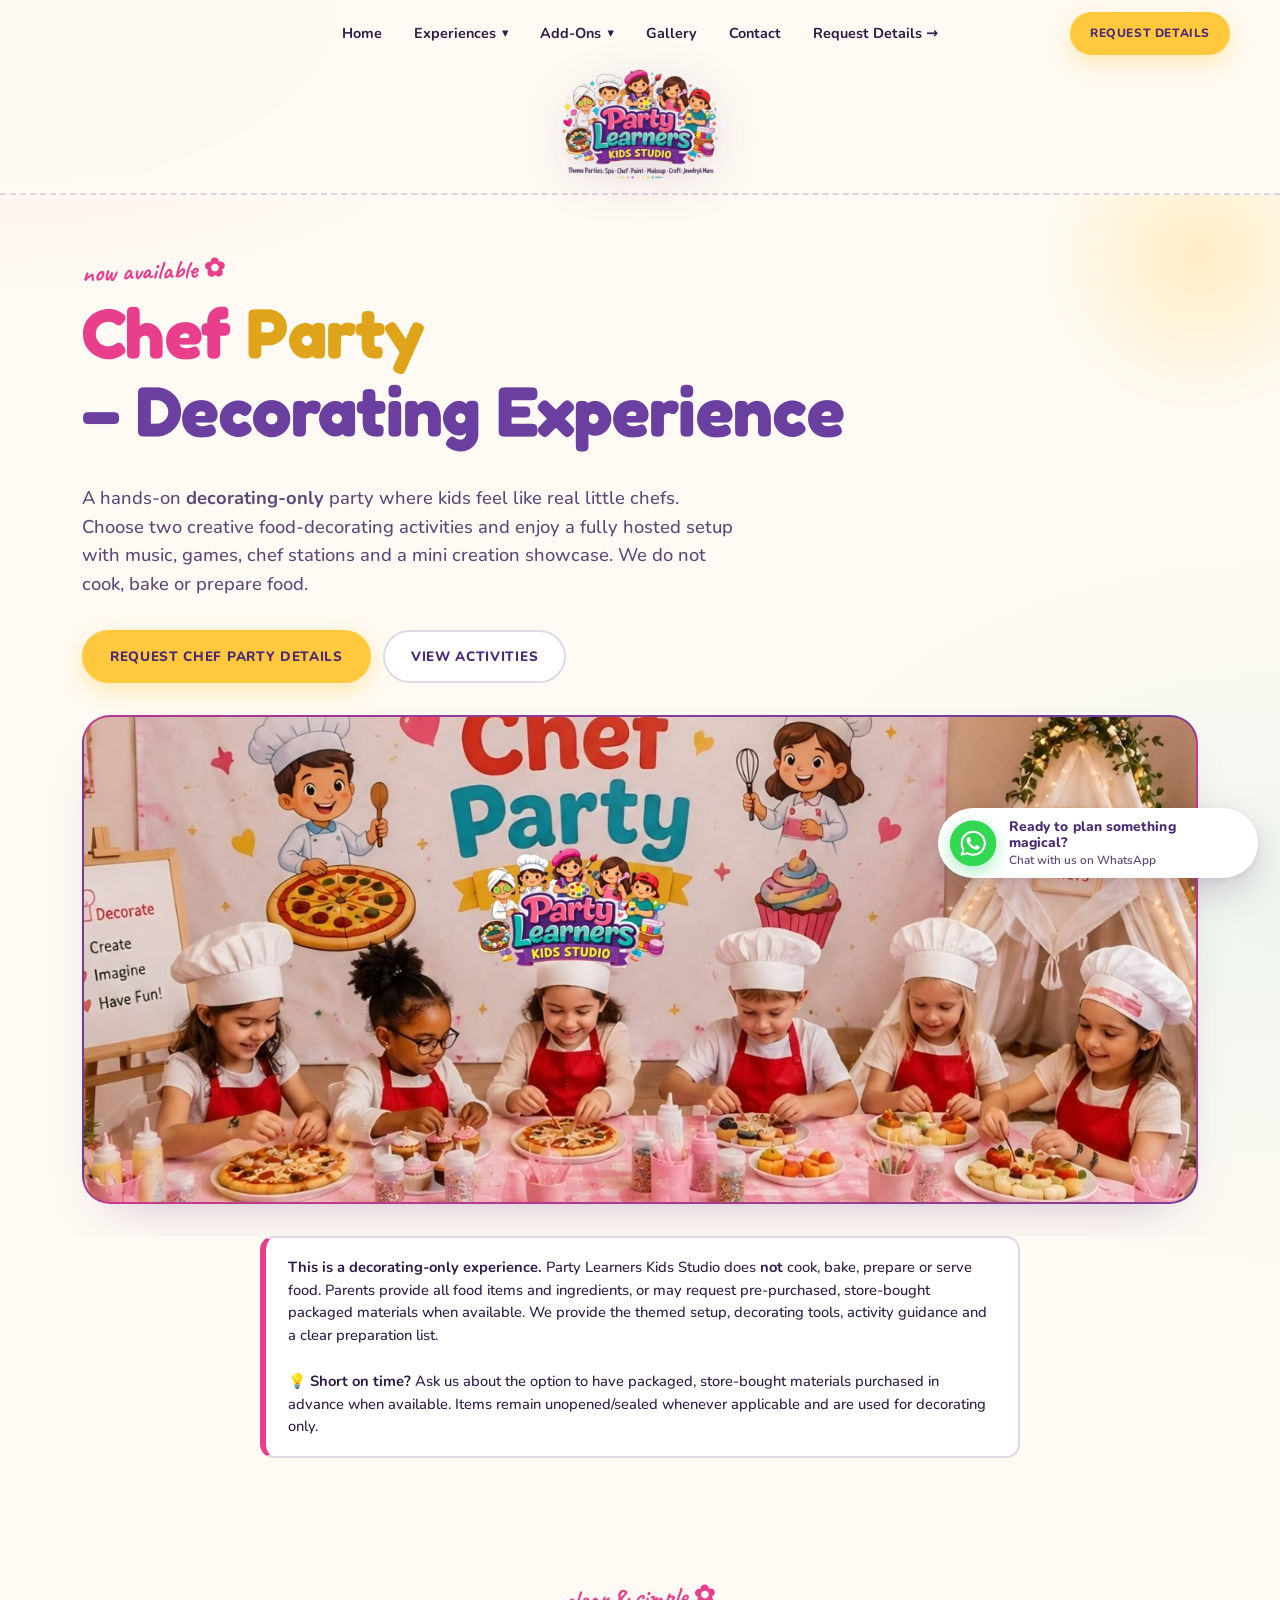
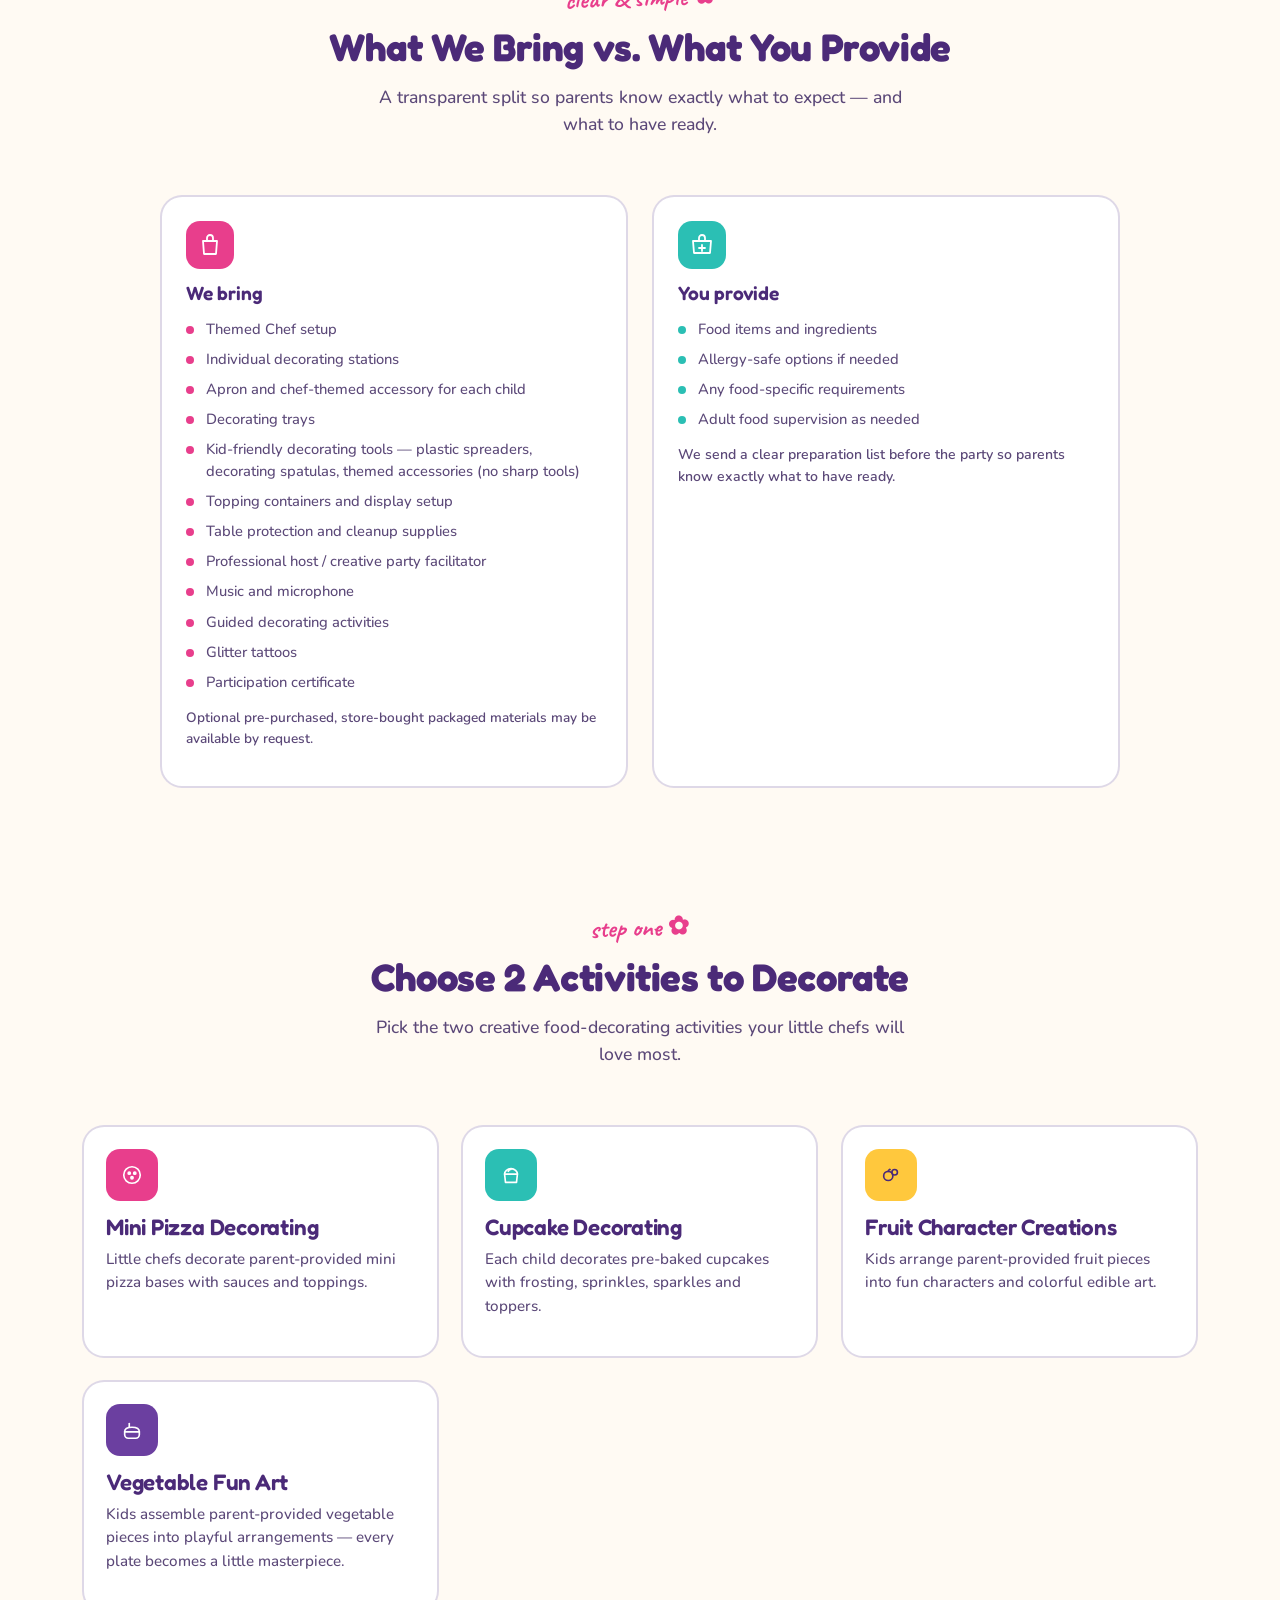
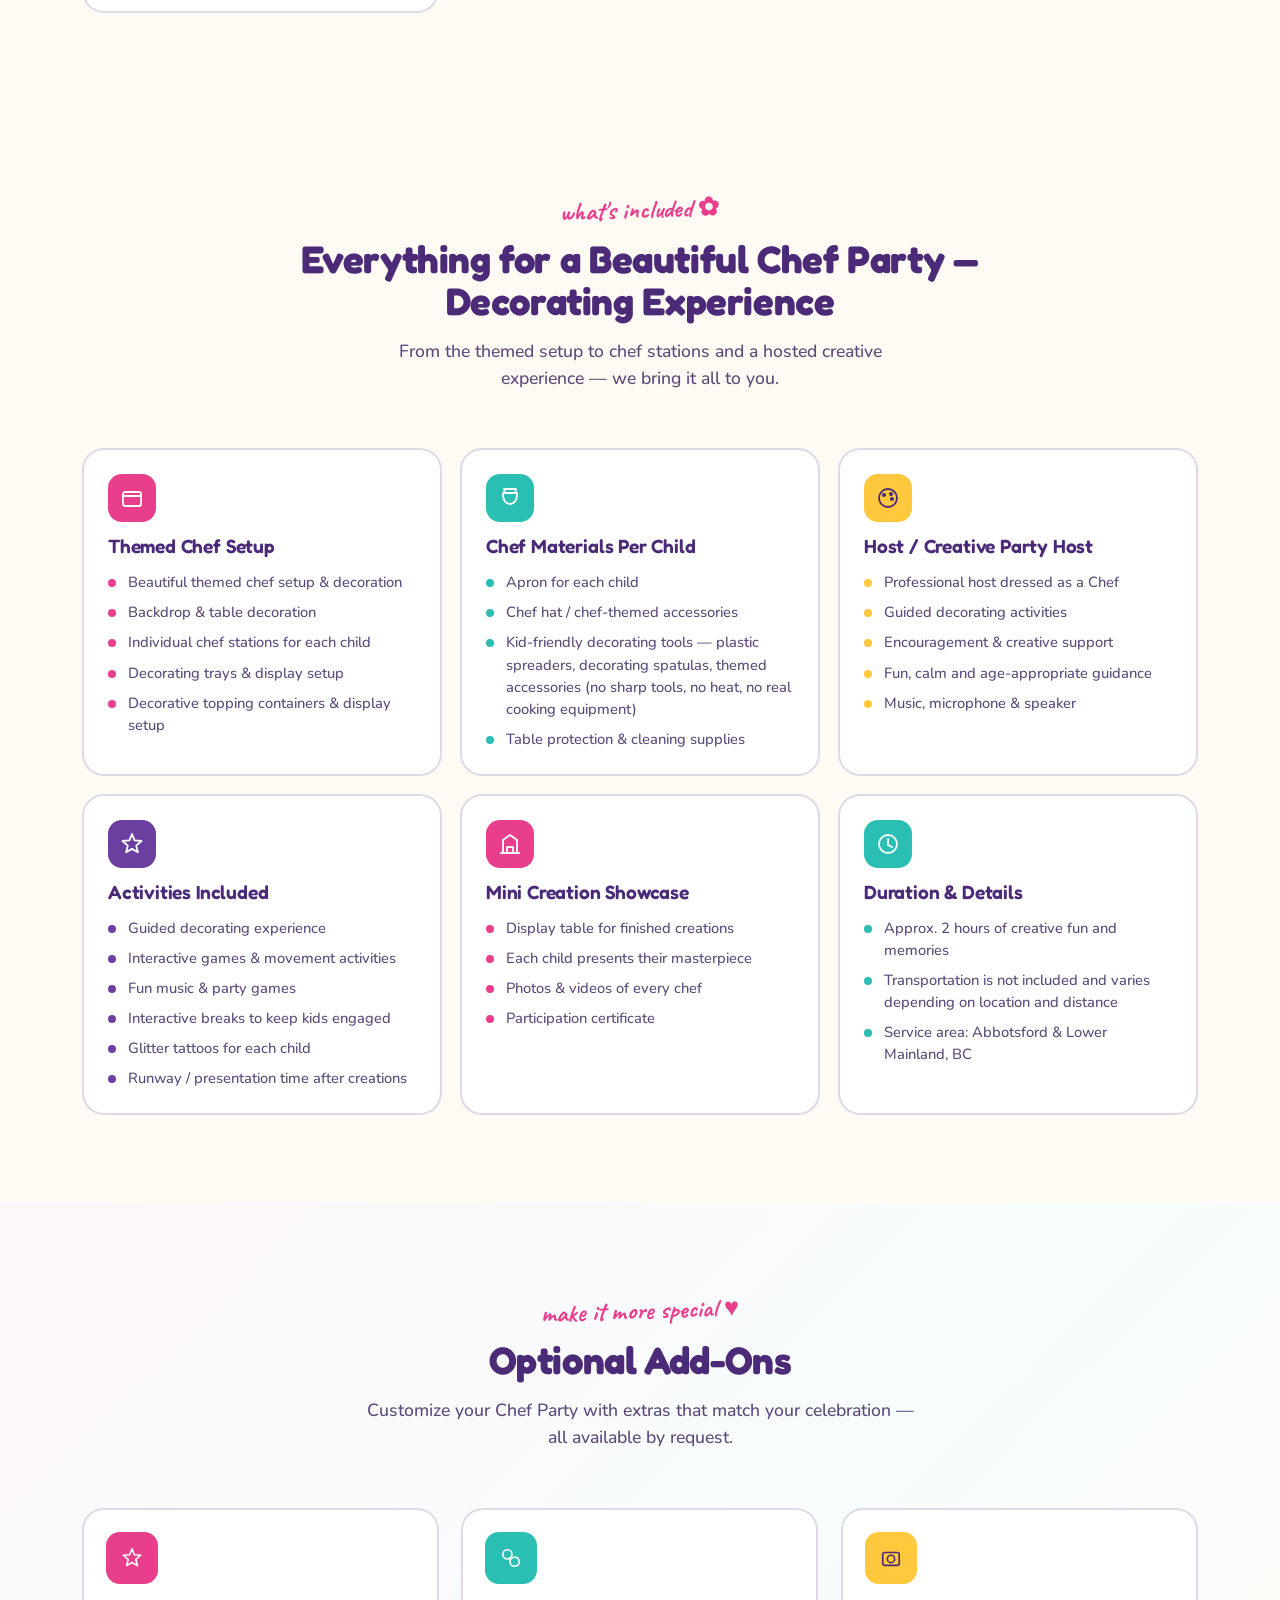
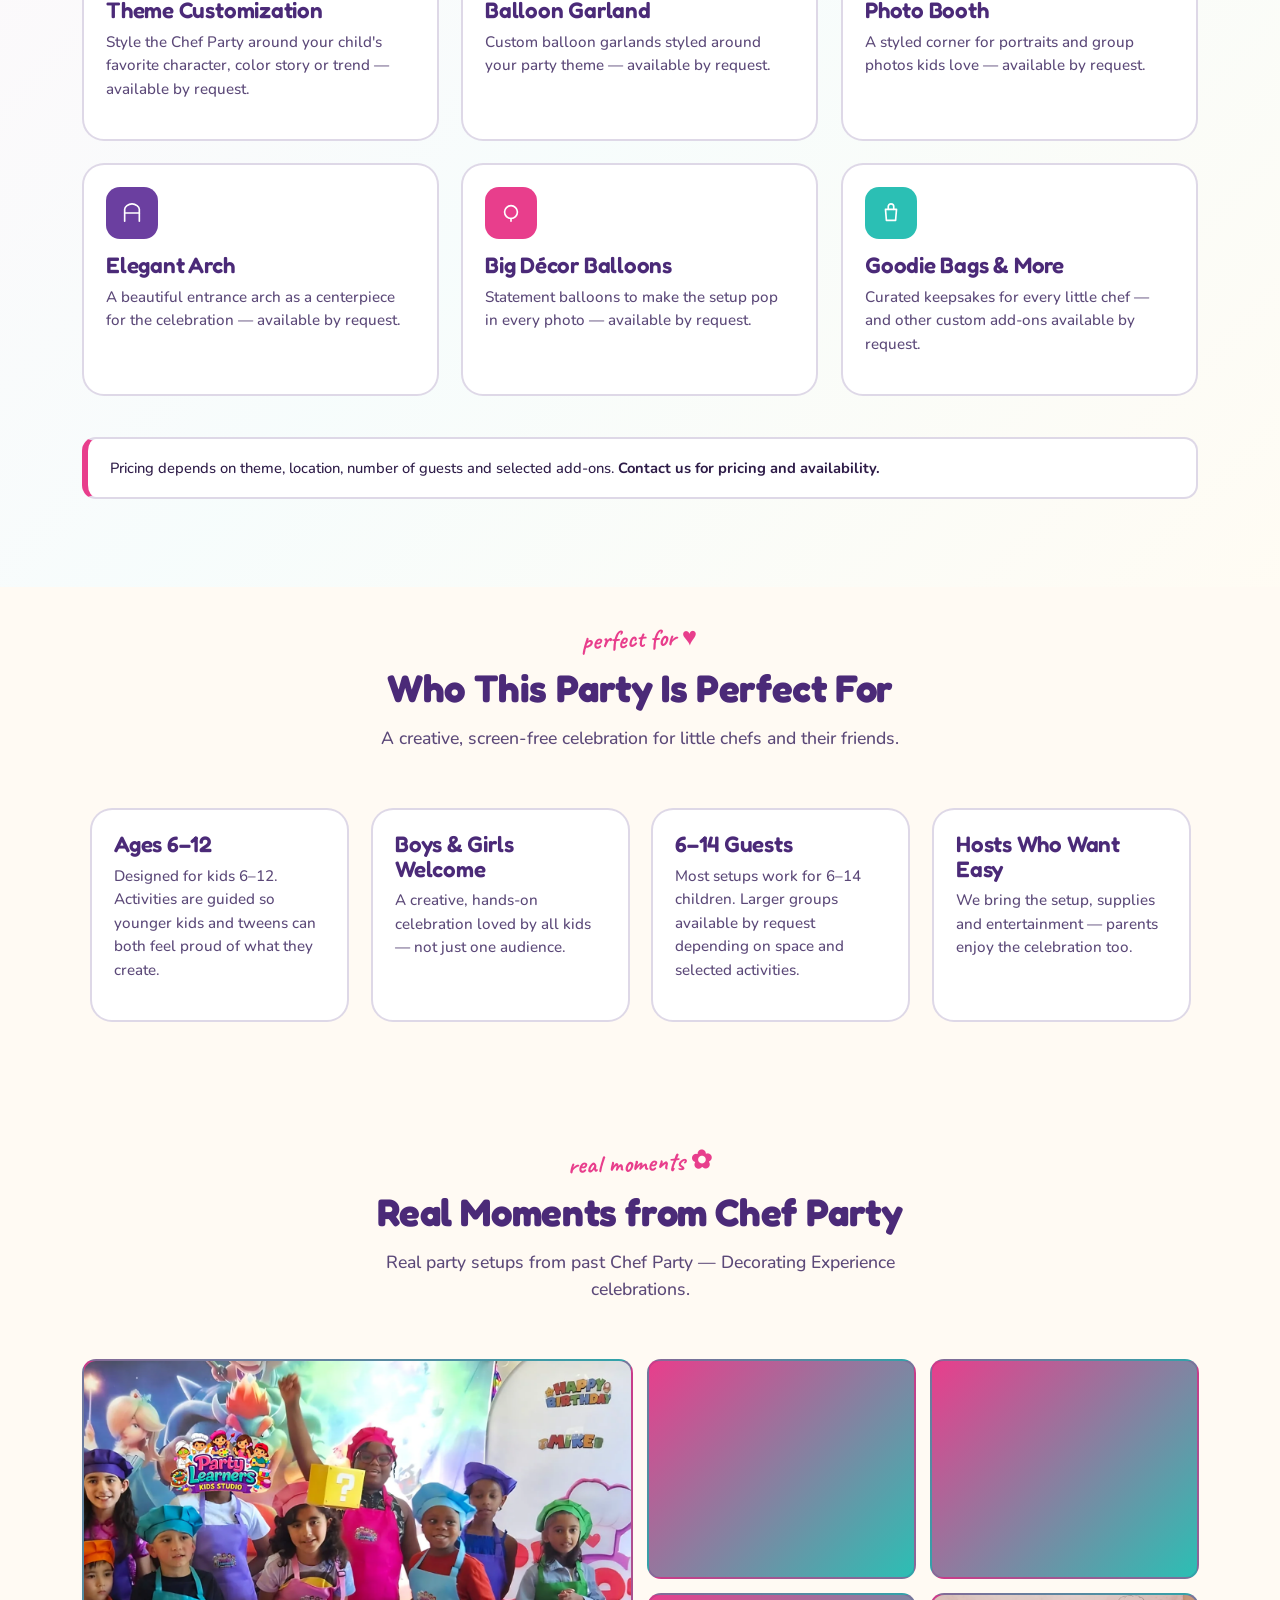
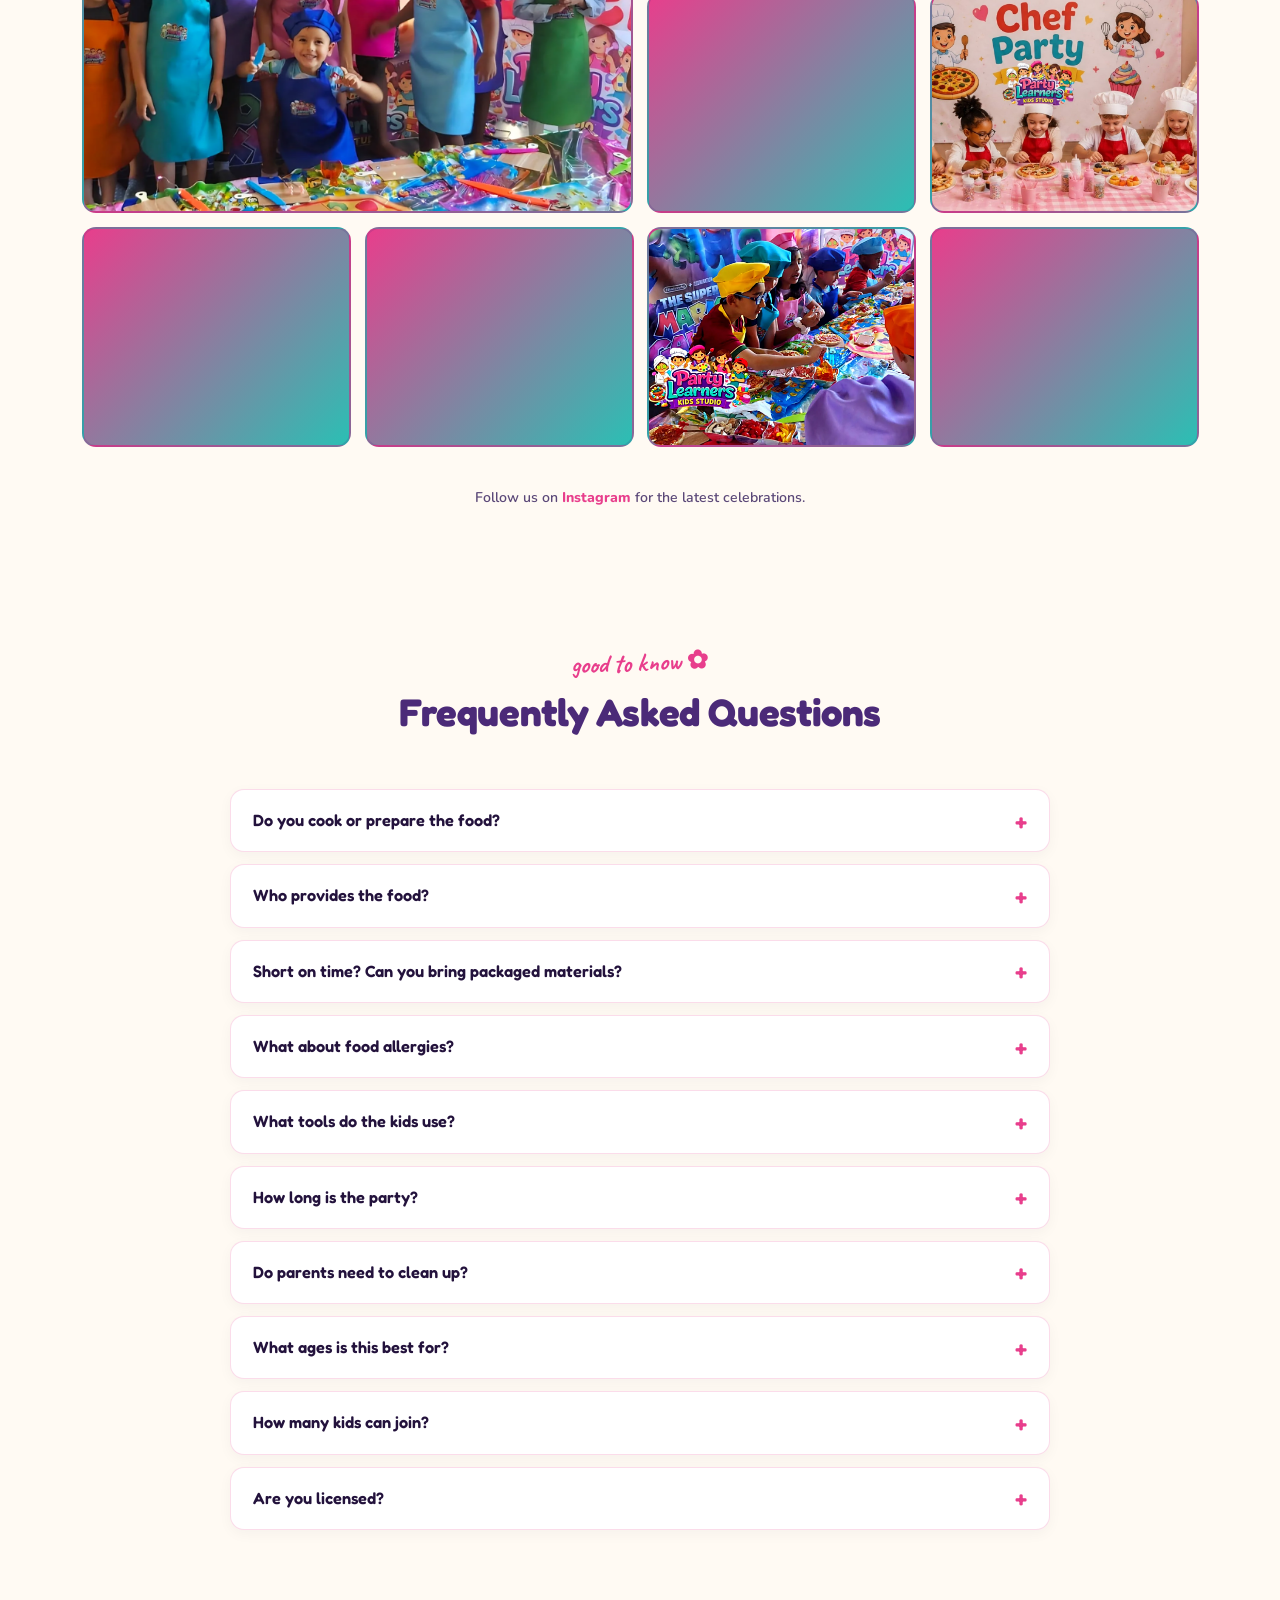
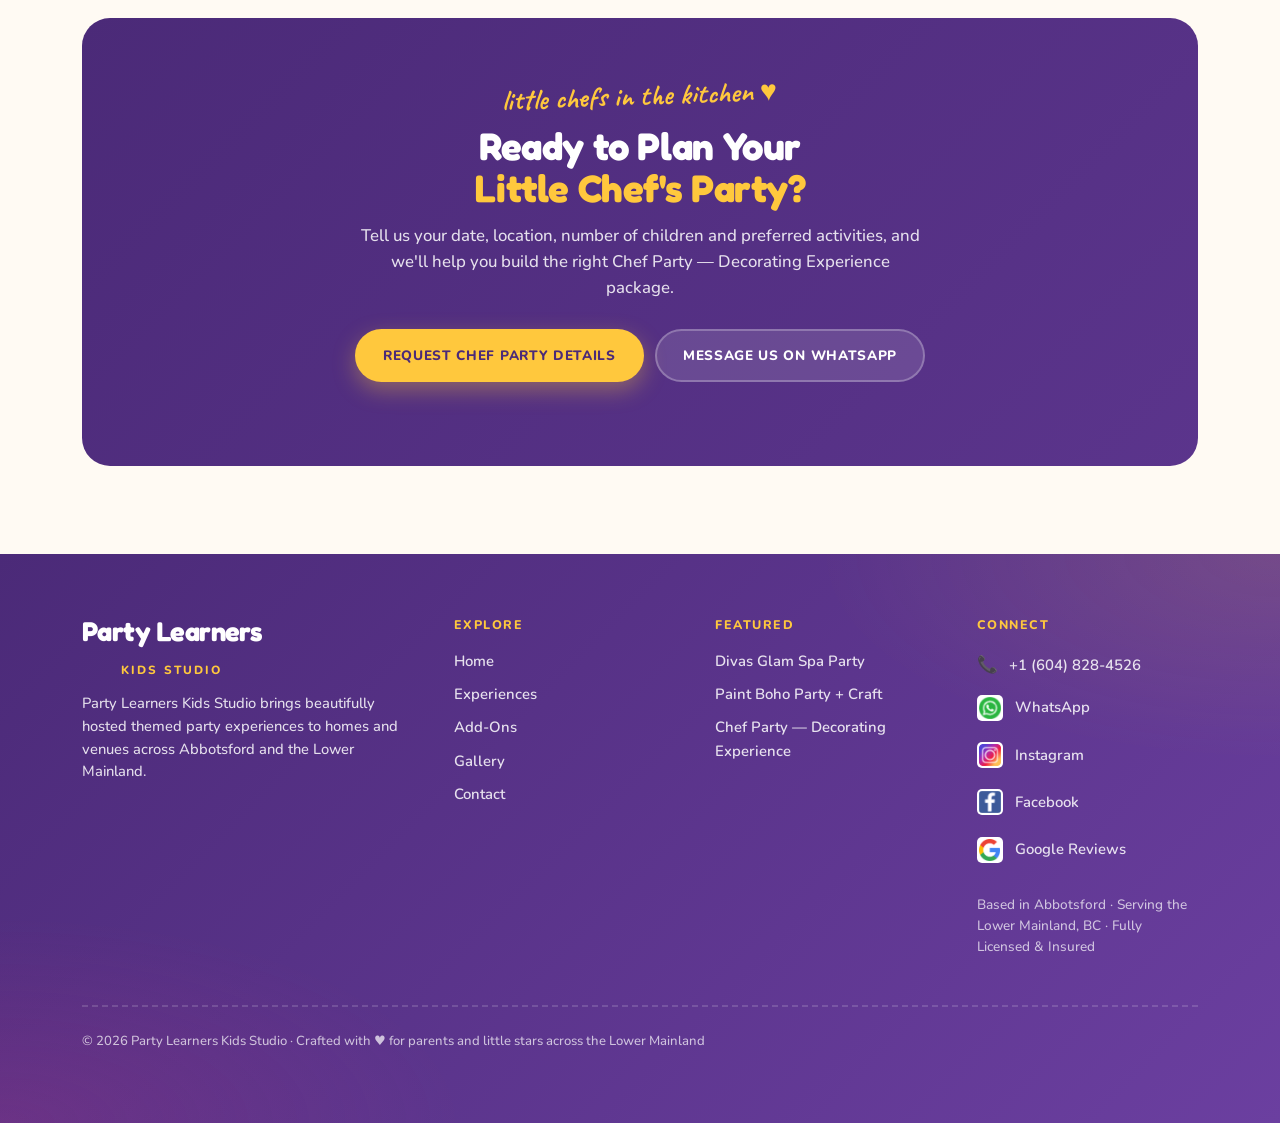
==== chef-party.html @ 1d027c2a "Sprint 3: Navigation + Experiences page IA polish Nav, Experiences page grouping, and contact add-on" ====
<!DOCTYPE html>
<html lang="en">
<head>
  <meta charset="UTF-8" />
  <meta name="viewport" content="width=device-width, initial-scale=1.0" />
  <title>Chef Party — Decorating Experience | Party Learners Kids Studio</title>
  <meta name="description" content="A creative food-decorating party where kids decorate mini pizzas, cupcakes, parent-provided fruit pieces, or veggie art in a fully hosted themed setup. We do not cook, bake or prepare food." />
  <link rel="preconnect" href="https://fonts.googleapis.com" />
  <link rel="preconnect" href="https://fonts.gstatic.com" crossorigin />
  <link href="https://fonts.googleapis.com/css2?family=Fredoka:wght@400;500;600;700&family=Nunito:wght@500;600;700;800&family=Caveat:wght@700&family=Playfair+Display:ital,wght@1,500;1,600;1,700&display=swap" rel="stylesheet" />
  <link rel="preload" as="image" href="images/logo-banner.png" />
  <link rel="stylesheet" href="css/style.css?v=61" />
  <link rel="canonical" href="https://www.partylearners.ca/chef-party.html" />

  <meta property="og:type" content="website" />
  <meta property="og:title" content="Chef Party — Decorating Experience | Party Learners Kids Studio" />
  <meta property="og:description" content="A creative food-decorating party where kids decorate mini pizzas, cupcakes, parent-provided fruit pieces, or veggie art in a fully hosted themed setup." />
  <meta property="og:image" content="https://www.partylearners.ca/images/og-party-learners-collage-v3.jpg" />
  <meta property="og:url" content="https://www.partylearners.ca/chef-party.html" />
  <meta property="og:site_name" content="Party Learners Kids Studio" />
  <meta name="twitter:card" content="summary_large_image" />
  <meta name="twitter:title" content="Chef Party — Decorating Experience | Party Learners Kids Studio" />
  <meta name="twitter:description" content="A creative food-decorating party where kids decorate mini pizzas, cupcakes, parent-provided fruit pieces, or veggie art in a fully hosted themed setup." />
  <meta name="twitter:image" content="https://www.partylearners.ca/images/og-party-learners-collage-v3.jpg" />
  <link rel="icon" href="images/logo.jpeg" />

  <!-- Service schema -->
  <script type="application/ld+json">
  {
    "@context": "https://schema.org",
    "@type": "Service",
    "name": "Chef Party — Decorating Experience",
    "serviceType": "Kids food-decorating party experience",
    "provider": {
      "@type": "LocalBusiness",
      "name": "Party Learners Kids Studio",
      "url": "https://www.partylearners.ca/"
    },
    "areaServed": [
      { "@type": "City", "name": "Abbotsford" },
      { "@type": "AdministrativeArea", "name": "Lower Mainland, British Columbia" }
    ],
    "url": "https://www.partylearners.ca/chef-party.html",
    "image": "https://www.partylearners.ca/images/chef-party-hero.jpg",
    "description": "A hands-on decorating-only party for kids who feel like real little chefs. Choose two creative food-decorating activities (mini pizza, cupcake, fruit characters, vegetable art) in a fully hosted themed setup with music, games, chef stations and a mini creation showcase. Party Learners does not cook, bake or prepare food."
  }
  </script>

  <!-- FAQPage schema -->
  <script type="application/ld+json">
  {
    "@context": "https://schema.org",
    "@type": "FAQPage",
    "mainEntity": [
      {
        "@type": "Question",
        "name": "Do you cook or prepare the food?",
        "acceptedAnswer": { "@type": "Answer", "text": "No. This is a creative decorating-only experience. Parents provide all food items and ingredients, such as cupcakes, mini pizza bases, fruit, vegetables, frosting, sauces and toppings. Party Learners Kids Studio provides the themed setup, decorating tools, activity guidance, and a clear preparation list before the party." }
      },
      {
        "@type": "Question",
        "name": "Who provides the food?",
        "acceptedAnswer": { "@type": "Answer", "text": "Parents provide all food items and ingredients. If preferred, families can ask about pre-purchased, store-bought packaged materials when available. Party Learners Kids Studio does not cook, bake, prepare or serve food." }
      },
      {
        "@type": "Question",
        "name": "Short on time? Can you bring packaged materials?",
        "acceptedAnswer": { "@type": "Answer", "text": "Ask us about the option to have packaged, store-bought materials purchased in advance when available. Items remain unopened/sealed whenever applicable and are used for decorating only." }
      },
      {
        "@type": "Question",
        "name": "What about food allergies?",
        "acceptedAnswer": { "@type": "Answer", "text": "Parents are responsible for choosing allergy-safe ingredients and supervising any food-specific needs. Let us know in advance and we'll plan around it." }
      },
      {
        "@type": "Question",
        "name": "What tools do the kids use?",
        "acceptedAnswer": { "@type": "Answer", "text": "Kids use only kid-friendly decorating tools — plastic spreaders, decorating spatulas, and themed accessories. There are no sharp tools, no heat sources, and no real cooking equipment." }
      },
      {
        "@type": "Question",
        "name": "How long is the party?",
        "acceptedAnswer": { "@type": "Answer", "text": "Approx. 2 hours of hosted activities — decorating, music, games, mini creation showcase and certificates." }
      },
      {
        "@type": "Question",
        "name": "Do parents need to clean up?",
        "acceptedAnswer": { "@type": "Answer", "text": "We bring table protection and cleaning supplies for the activity area. Parents handle the food itself." }
      },
      {
        "@type": "Question",
        "name": "What ages is this best for?",
        "acceptedAnswer": { "@type": "Answer", "text": "Recommended for ages 6 and up. Activities are guided and adapted so younger kids and tweens can both participate comfortably." }
      },
      {
        "@type": "Question",
        "name": "How many kids can join?",
        "acceptedAnswer": { "@type": "Answer", "text": "Chef Party group sizes are flexible and can be adapted based on your location, space and selected activities. Tell us your expected number of children and we'll guide you on the best setup." }
      },
      {
        "@type": "Question",
        "name": "Are you licensed?",
        "acceptedAnswer": { "@type": "Answer", "text": "Yes — Party Learners Kids Studio is fully licensed, permitted, and insured for hosted party experiences, for peace of mind." }
      }
    ]
  }
  </script>
</head>
<body>

<header class="site-header">
  <div class="container nav-wrap">
    <a href="index.html" class="brand"><img src="images/logo-banner.png" alt="Party Learners Kids Studio" class="brand-logo" width="800" height="537" decoding="async" fetchpriority="high" /></a>
    <nav>
      <ul class="nav-links" id="primary-menu">
        <li><a href="index.html">Home</a></li>
        <li class="has-submenu">
          <button type="button" class="submenu-toggle" aria-haspopup="true" aria-expanded="false" aria-controls="submenu-experiences">Experiences <span class="submenu-caret" aria-hidden="true">▾</span></button>
          <ul class="submenu" id="submenu-experiences" role="menu">
            <li role="none"><a role="menuitem" href="experiences.html">All Experiences (Compare)</a></li>
            <li role="none"><a role="menuitem" href="divas-glam-spa-party.html">Divas Glam Spa Party</a></li>
            <li role="none"><a role="menuitem" href="paint-boho-party.html">Paint Boho Party + Craft</a></li>
            <li role="none"><a role="menuitem" href="chef-party.html">Chef Party — Decorating Experience</a></li>
            <li role="none"><a role="menuitem" href="experiences.html#luxury-slumber">Slumber Party</a></li>
            <li role="none"><a role="menuitem" href="experiences.html#coming-soon">Science Party — Available by Request</a></li>
            <li role="none"><a role="menuitem" href="experiences.html#coming-soon">Craft &amp; Jewelry Party — Available by Request</a></li>
          </ul>
        </li>
        <li class="has-submenu">
          <button type="button" class="submenu-toggle" aria-haspopup="true" aria-expanded="false" aria-controls="submenu-addons">Add-Ons <span class="submenu-caret" aria-hidden="true">▾</span></button>
          <ul class="submenu" id="submenu-addons" role="menu">
            <li role="none"><a role="menuitem" href="experiences.html#add-ons">Glitter Bar</a></li>
            <li role="none"><a role="menuitem" href="divas-glam-spa-party.html#mommy-and-me">Mommy &amp; Me Spa Day</a></li>
            <li role="none"><a role="menuitem" href="experiences.html#add-ons">Premium Décor</a></li>
          </ul>
        </li>
        <li><a href="gallery.html">Gallery</a></li>
        <li><a href="contact.html">Contact</a></li>
        <li><a href="contact.html" class="menu-cta">Request Details →</a></li>
      </ul>
    </nav>
    <div class="nav-cta">
      <a href="contact.html" class="btn btn-primary btn-sm">Request Details</a>
      <button class="nav-toggle" aria-label="Toggle menu" aria-expanded="false" aria-controls="primary-menu"><span></span></button>
    </div>
  </div>
</header>

<section class="service-hero">
  <div class="container">
    <span class="service-hero-eyebrow">now available ✿</span>
    <h1>
      <span class="c-pink">Chef</span> <span class="c-yellow">Party</span><br />
      <span class="c-purple">– Decorating Experience</span>
    </h1>
    <p class="hero-lead service-hero-lead">A hands-on <strong>decorating-only</strong> party where kids feel like real little chefs. Choose two creative food-decorating activities and enjoy a fully hosted setup with music, games, chef stations and a mini creation showcase. We do not cook, bake or prepare food.</p>
    <div class="hero-actions">
      <a href="contact.html" class="btn btn-primary">Request Chef Party Details</a>
      <a href="#activities" class="btn btn-secondary">View Activities</a>
    </div>
    <div class="service-hero-image">
      <img src="images/chef-party-hero.jpg" alt="Chef Party setup with little chef hats, red aprons and themed Chef Party backdrop by Party Learners Kids Studio" />
    </div>
  </div>
</section>

<!-- IMPORTANT NOTE — decorating only -->
<section class="section" style="padding-top:0">
  <div class="container">
    <div class="note" style="max-width:760px;margin:0 auto">
      <strong>This is a decorating-only experience.</strong> Party Learners Kids Studio does <strong>not</strong> cook, bake, prepare or serve food. Parents provide all food items and ingredients, or may request pre-purchased, store-bought packaged materials when available. We provide the themed setup, decorating tools, activity guidance and a clear preparation list.
      <br /><br />
      <span style="font-size:.92rem">💡 <strong>Short on time?</strong> Ask us about the option to have packaged, store-bought materials purchased in advance when available. Items remain unopened/sealed whenever applicable and are used for decorating only.</span>
    </div>
  </div>
</section>

<!-- WHAT WE BRING vs WHAT YOU PROVIDE -->
<section class="section" style="padding-top:32px">
  <div class="container">
    <div class="section-head">
      <span class="eyebrow">clear &amp; simple ✿</span>
      <h2>What We Bring vs. What You Provide</h2>
      <p class="lead">A transparent split so parents know exactly what to expect — and what to have ready.</p>
    </div>

    <div class="detail-grid" style="grid-template-columns:repeat(auto-fit,minmax(300px,1fr));gap:24px;max-width:960px;margin:0 auto">
      <div class="detail">
        <div class="detail-icon pink">
          <svg viewBox="0 0 24 24" fill="none" stroke="currentColor" stroke-width="1.8" stroke-linecap="round" stroke-linejoin="round" width="24" height="24"><path d="M5 8h14l-1 13H6L5 8z"/><path d="M9 8V5a3 3 0 0 1 6 0v3"/></svg>
        </div>
        <h3>We bring</h3>
        <ul>
          <li>Themed Chef setup</li>
          <li>Individual decorating stations</li>
          <li>Apron and chef-themed accessory for each child</li>
          <li>Decorating trays</li>
          <li>Kid-friendly decorating tools — plastic spreaders, decorating spatulas, themed accessories (no sharp tools)</li>
          <li>Topping containers and display setup</li>
          <li>Table protection and cleanup supplies</li>
          <li>Professional host / creative party facilitator</li>
          <li>Music and microphone</li>
          <li>Guided decorating activities</li>
          <li>Glitter tattoos</li>
          <li>Participation certificate</li>
        </ul>
        <p class="muted" style="margin-top:14px;font-size:.85rem;font-weight:600">Optional pre-purchased, store-bought packaged materials may be available by request.</p>
      </div>
      <div class="detail teal">
        <div class="detail-icon teal">
          <svg viewBox="0 0 24 24" fill="none" stroke="currentColor" stroke-width="1.8" stroke-linecap="round" stroke-linejoin="round" width="24" height="24"><path d="M3 8h18l-1 12H4L3 8z"/><path d="M9 8V5a3 3 0 0 1 6 0v3"/><path d="M12 12v6"/><path d="M9 15h6"/></svg>
        </div>
        <h3>You provide</h3>
        <ul>
          <li>Food items and ingredients</li>
          <li>Allergy-safe options if needed</li>
          <li>Any food-specific requirements</li>
          <li>Adult food supervision as needed</li>
        </ul>
        <p class="muted" style="margin-top:14px;font-size:.88rem;font-weight:600">We send a clear preparation list before the party so parents know exactly what to have ready.</p>
      </div>
    </div>
  </div>
</section>

<!-- CHOOSE 2 ACTIVITIES -->
<section class="section" id="activities" style="padding-top:32px">
  <div class="container">
    <div class="section-head">
      <span class="eyebrow">step one ✿</span>
      <h2>Choose 2 Activities to Decorate</h2>
      <p class="lead">Pick the two creative food-decorating activities your little chefs will love most.</p>
    </div>

    <div class="card-grid">
      <article class="feature-card">
        <div class="card-icon pink">
          <svg viewBox="0 0 24 24" fill="none" stroke="currentColor" stroke-width="1.8" stroke-linecap="round" stroke-linejoin="round" width="22" height="22"><circle cx="12" cy="12" r="9"/><circle cx="9" cy="10" r="1.2" fill="currentColor"/><circle cx="15" cy="10" r="1.2" fill="currentColor"/><circle cx="12" cy="15" r="1.2" fill="currentColor"/></svg>
        </div>
        <h3>Mini Pizza Decorating</h3>
        <p>Little chefs decorate parent-provided mini pizza bases with sauces and toppings.</p>
      </article>

      <article class="feature-card">
        <div class="card-icon teal">
          <svg viewBox="0 0 24 24" fill="none" stroke="currentColor" stroke-width="1.8" stroke-linecap="round" stroke-linejoin="round" width="22" height="22"><path d="M5 11c0-3 3-6 7-6s7 3 7 6"/><path d="M5 11h14l-1 9H6l-1-9z"/><path d="M9 8c.5-1 2-2 3-2"/></svg>
        </div>
        <h3>Cupcake Decorating</h3>
        <p>Each child decorates pre-baked cupcakes with frosting, sprinkles, sparkles and toppers.</p>
      </article>

      <article class="feature-card">
        <div class="card-icon yellow">
          <svg viewBox="0 0 24 24" fill="none" stroke="currentColor" stroke-width="1.8" stroke-linecap="round" stroke-linejoin="round" width="22" height="22"><circle cx="9" cy="13" r="5"/><circle cx="16" cy="9" r="3"/><path d="M9 8c.5-1.5 1.5-2.5 2-2"/></svg>
        </div>
        <h3>Fruit Character Creations</h3>
        <p>Kids arrange parent-provided fruit pieces into fun characters and colorful edible art.</p>
      </article>

      <article class="feature-card">
        <div class="card-icon purple">
          <svg viewBox="0 0 24 24" fill="none" stroke="currentColor" stroke-width="1.8" stroke-linecap="round" stroke-linejoin="round" width="22" height="22"><path d="M4 14c0-3 3-5 8-5s8 2 8 5"/><path d="M4 14h16v3a4 4 0 0 1-4 4H8a4 4 0 0 1-4-4v-3z"/><path d="M9 9V5"/></svg>
        </div>
        <h3>Vegetable Fun Art</h3>
        <p>Kids assemble parent-provided vegetable pieces into playful arrangements — every plate becomes a little masterpiece.</p>
      </article>
    </div>
  </div>
</section>

<!-- WHAT'S INCLUDED -->
<section class="section">
  <div class="container">
    <div class="section-head">
      <span class="eyebrow">what's included ✿</span>
      <h2>Everything for a Beautiful Chef Party — Decorating Experience</h2>
      <p class="lead">From the themed setup to chef stations and a hosted creative experience — we bring it all to you.</p>
    </div>

    <div class="detail-grid">
      <div class="detail">
        <div class="detail-icon pink">
          <svg viewBox="0 0 24 24" fill="none" stroke="currentColor" stroke-width="1.8" stroke-linecap="round" stroke-linejoin="round" width="24" height="24"><rect x="3" y="6" width="18" height="14" rx="2"/><path d="M3 10h18"/></svg>
        </div>
        <h3>Themed Chef Setup</h3>
        <ul>
          <li>Beautiful themed chef setup &amp; decoration</li>
          <li>Backdrop &amp; table decoration</li>
          <li>Individual chef stations for each child</li>
          <li>Decorating trays &amp; display setup</li>
          <li>Decorative topping containers &amp; display setup</li>
        </ul>
      </div>

      <div class="detail teal">
        <div class="detail-icon teal">
          <svg viewBox="0 0 24 24" fill="none" stroke="currentColor" stroke-width="1.8" stroke-linecap="round" stroke-linejoin="round" width="24" height="24"><path d="M6 3h12l-1 4H7L6 3z"/><path d="M5 7h14v2c0 5-3 9-7 9s-7-4-7-9V7z"/></svg>
        </div>
        <h3>Chef Materials Per Child</h3>
        <ul>
          <li>Apron for each child</li>
          <li>Chef hat / chef-themed accessories</li>
          <li>Kid-friendly decorating tools — plastic spreaders, decorating spatulas, themed accessories (no sharp tools, no heat, no real cooking equipment)</li>
          <li>Table protection &amp; cleaning supplies</li>
        </ul>
      </div>

      <div class="detail yellow">
        <div class="detail-icon yellow">
          <svg viewBox="0 0 24 24" fill="none" stroke="currentColor" stroke-width="1.8" stroke-linecap="round" stroke-linejoin="round" width="24" height="24"><circle cx="12" cy="12" r="9"/><circle cx="8" cy="9" r="1.2" fill="currentColor"/><circle cx="15" cy="8" r="1.2" fill="currentColor"/><circle cx="16" cy="13" r="1.2" fill="currentColor"/></svg>
        </div>
        <h3>Host / Creative Party Host</h3>
        <ul>
          <li>Professional host dressed as a Chef</li>
          <li>Guided decorating activities</li>
          <li>Encouragement &amp; creative support</li>
          <li>Fun, calm and age-appropriate guidance</li>
          <li>Music, microphone &amp; speaker</li>
        </ul>
      </div>

      <div class="detail purple">
        <div class="detail-icon purple">
          <svg viewBox="0 0 24 24" fill="none" stroke="currentColor" stroke-width="1.8" stroke-linecap="round" stroke-linejoin="round" width="24" height="24"><path d="M12 2l2.6 6.4 6.9.6-5.3 4.6 1.7 6.7L12 16.9 6.1 20.3l1.7-6.7-5.3-4.6 6.9-.6L12 2z"/></svg>
        </div>
        <h3>Activities Included</h3>
        <ul>
          <li>Guided decorating experience</li>
          <li>Interactive games &amp; movement activities</li>
          <li>Fun music &amp; party games</li>
          <li>Interactive breaks to keep kids engaged</li>
          <li>Glitter tattoos for each child</li>
          <li>Runway / presentation time after creations</li>
        </ul>
      </div>

      <div class="detail">
        <div class="detail-icon pink">
          <svg viewBox="0 0 24 24" fill="none" stroke="currentColor" stroke-width="1.8" stroke-linecap="round" stroke-linejoin="round" width="24" height="24"><path d="M3 21h18"/><path d="M5 21V8l7-5 7 5v13"/><path d="M9 21v-6h6v6"/></svg>
        </div>
        <h3>Mini Creation Showcase</h3>
        <ul>
          <li>Display table for finished creations</li>
          <li>Each child presents their masterpiece</li>
          <li>Photos &amp; videos of every chef</li>
          <li>Participation certificate</li>
        </ul>
      </div>

      <div class="detail teal">
        <div class="detail-icon teal">
          <svg viewBox="0 0 24 24" fill="none" stroke="currentColor" stroke-width="1.8" stroke-linecap="round" stroke-linejoin="round" width="24" height="24"><circle cx="12" cy="12" r="9"/><path d="M12 7v6l4 2"/></svg>
        </div>
        <h3>Duration &amp; Details</h3>
        <ul>
          <li>Approx. 2 hours of creative fun and memories</li>
          <li>Transportation is not included and varies depending on location and distance</li>
          <li>Service area: Abbotsford &amp; Lower Mainland, BC</li>
        </ul>
      </div>
    </div>
  </div>
</section>

<!-- OPTIONAL ADD-ONS -->
<section class="section" style="background:linear-gradient(135deg, rgba(232,62,140,.04), rgba(43,191,180,.04), rgba(255,200,61,.06)),#fff">
  <div class="container">
    <div class="section-head">
      <span class="eyebrow">make it more special ♥</span>
      <h2>Optional Add-Ons</h2>
      <p class="lead">Customize your Chef Party with extras that match your celebration — all available by request.</p>
    </div>

    <div class="card-grid">
      <article class="feature-card">
        <div class="card-icon pink"><svg viewBox="0 0 24 24" fill="none" stroke="currentColor" stroke-width="1.8" stroke-linecap="round" stroke-linejoin="round" width="22" height="22"><path d="M12 2l2.6 6.4 6.9.6-5.3 4.6 1.7 6.7L12 16.9 6.1 20.3l1.7-6.7-5.3-4.6 6.9-.6L12 2z"/></svg></div>
        <h3>Theme Customization</h3>
        <p>Style the Chef Party around your child's favorite character, color story or trend — available by request.</p>
      </article>
      <article class="feature-card">
        <div class="card-icon teal"><svg viewBox="0 0 24 24" fill="none" stroke="currentColor" stroke-width="1.8" stroke-linecap="round" stroke-linejoin="round" width="22" height="22"><circle cx="8" cy="8" r="5"/><circle cx="16" cy="16" r="5"/></svg></div>
        <h3>Balloon Garland</h3>
        <p>Custom balloon garlands styled around your party theme — available by request.</p>
      </article>
      <article class="feature-card">
        <div class="card-icon yellow"><svg viewBox="0 0 24 24" fill="none" stroke="currentColor" stroke-width="1.8" stroke-linecap="round" stroke-linejoin="round" width="22" height="22"><rect x="3" y="6" width="18" height="14" rx="2"/><circle cx="12" cy="13" r="4"/></svg></div>
        <h3>Photo Booth</h3>
        <p>A styled corner for portraits and group photos kids love — available by request.</p>
      </article>
      <article class="feature-card">
        <div class="card-icon purple"><svg viewBox="0 0 24 24" fill="none" stroke="currentColor" stroke-width="1.8" stroke-linecap="round" stroke-linejoin="round" width="22" height="22"><path d="M4 21V8c0-3 4-6 8-6s8 3 8 6v13"/><path d="M4 12h16"/></svg></div>
        <h3>Elegant Arch</h3>
        <p>A beautiful entrance arch as a centerpiece for the celebration — available by request.</p>
      </article>
      <article class="feature-card">
        <div class="card-icon pink"><svg viewBox="0 0 24 24" fill="none" stroke="currentColor" stroke-width="1.8" stroke-linecap="round" stroke-linejoin="round" width="22" height="22"><circle cx="12" cy="11" r="7"/><path d="M12 18v3"/></svg></div>
        <h3>Big Décor Balloons</h3>
        <p>Statement balloons to make the setup pop in every photo — available by request.</p>
      </article>
      <article class="feature-card">
        <div class="card-icon teal"><svg viewBox="0 0 24 24" fill="none" stroke="currentColor" stroke-width="1.8" stroke-linecap="round" stroke-linejoin="round" width="22" height="22"><path d="M6 8h12l-1 12H7L6 8z"/><path d="M9 8V5a3 3 0 0 1 6 0v3"/></svg></div>
        <h3>Goodie Bags &amp; More</h3>
        <p>Curated keepsakes for every little chef — and other custom add-ons available by request.</p>
      </article>
    </div>

    <div class="note mt-3">
      Pricing depends on theme, location, number of guests and selected add-ons.
      <strong>Contact us for pricing and availability.</strong>
    </div>
  </div>
</section>

<!-- PERFECT FOR -->
<section class="section" style="padding-top:32px">
  <div class="container">
    <div class="section-head">
      <span class="eyebrow">perfect for ♥</span>
      <h2>Who This Party Is Perfect For</h2>
      <p class="lead">A creative, screen-free celebration for little chefs and their friends.</p>
    </div>
    <div class="card-grid" style="grid-template-columns:repeat(auto-fit,minmax(220px,1fr));max-width:1100px;margin:0 auto">
      <article class="feature-card"><h3>Ages 6–12</h3><p>Designed for kids 6–12. Activities are guided so younger kids and tweens can both feel proud of what they create.</p></article>
      <article class="feature-card"><h3>Boys &amp; Girls Welcome</h3><p>A creative, hands-on celebration loved by all kids — not just one audience.</p></article>
      <article class="feature-card"><h3>6–14 Guests</h3><p>Most setups work for 6–14 children. Larger groups available by request depending on space and selected activities.</p></article>
      <article class="feature-card"><h3>Hosts Who Want Easy</h3><p>We bring the setup, supplies and entertainment — parents enjoy the celebration too.</p></article>
    </div>
  </div>
</section>

<!-- Real Moments mini-gallery -->
<section class="section" style="padding-top:32px">
  <div class="container">
    <div class="section-head">
      <span class="eyebrow">real moments ✿</span>
      <h2>Real Moments from Chef Party</h2>
      <p class="lead">Real party setups from past Chef Party — Decorating Experience celebrations.</p>
    </div>
    <div class="gallery-grid gallery-editorial">
      <div class="gallery-item feature">
        <picture>
          <source type="image/webp" srcset="images/chef-party-group-colorful-aprons.webp?v=2" />
          <img src="images/chef-party-group-colorful-aprons.jpg?v=2" alt="Chef Party — Decorating Experience group photo with kids in colorful chef hats and Party Learners aprons, Mario themed backdrop and Happy Birthday signage" loading="lazy" decoding="async" />
        </picture>
      </div>
      <div class="gallery-item">
        <picture>
          <source type="image/webp" srcset="images/chef-party-mini-pizza-pink-hat.webp" />
          <img src="images/chef-party-mini-pizza-pink-hat.jpg" alt="Girl in pink chef hat and Party Learners Kids Studio apron proudly showing her decorated mini pizza at a Chef Party — Decorating Experience" loading="lazy" decoding="async" />
        </picture>
      </div>
      <div class="gallery-item">
        <picture>
          <source type="image/webp" srcset="images/chef-party-table-with-banner.webp" />
          <img src="images/chef-party-table-with-banner.jpg" alt="Chef Party — Decorating Experience long table with chef hats, decorating tools and Party Learners Kids Studio Theme Parties banner" loading="lazy" decoding="async" />
        </picture>
      </div>
      <div class="gallery-item">
        <picture>
          <source type="image/webp" srcset="images/chef-party-mini-pizza-setup.webp" />
          <img src="images/chef-party-mini-pizza-setup.jpg" alt="Chef Party — Decorating Experience setup with Chef Party Kids Studio backdrop, mini pizza decorating station and parent-provided ingredients" loading="lazy" decoding="async" />
        </picture>
      </div>
      <div class="gallery-item">
        <img src="images/chef-party-hero.jpg" alt="Chef Party table setup with little chef hats and red aprons by Party Learners Kids Studio" loading="lazy" decoding="async" />
      </div>

      <!-- ★ NEW Chef Party real photos -->
      <div class="gallery-item">
        <picture>
          <source type="image/webp" srcset="images/chef-party-boy-blue-hat-pizza.webp" />
          <img src="images/chef-party-boy-blue-hat-pizza.jpg" alt="Boy in blue chef hat and Party Learners Kids Studio apron proudly showing his decorated mini pizza at a Chef Party — Decorating Experience" loading="lazy" decoding="async" />
        </picture>
      </div>
      <div class="gallery-item">
        <picture>
          <source type="image/webp" srcset="images/chef-party-mario-balloon-arch.webp" />
          <img src="images/chef-party-mario-balloon-arch.jpg" alt="Mario-themed balloon arch with chef cutout and decorating-table setup at a Chef Party — Decorating Experience by Party Learners Kids Studio" loading="lazy" decoding="async" />
        </picture>
      </div>
      <div class="gallery-item">
        <picture>
          <source type="image/webp" srcset="images/chef-party-kids-decorating-side.webp" />
          <img src="images/chef-party-kids-decorating-side.jpg" alt="Kids in chef hats and aprons decorating their mini pizzas side-by-side at a Chef Party — Decorating Experience by Party Learners Kids Studio" loading="lazy" decoding="async" />
        </picture>
      </div>
      <div class="gallery-item">
        <picture>
          <source type="image/webp" srcset="images/chef-party-kids-decorating-wide.webp" />
          <img src="images/chef-party-kids-decorating-wide.jpg" alt="Wide view of kids in chef hats decorating mini pizzas at a Chef Party — Decorating Experience by Party Learners Kids Studio with Mario themed backdrop" loading="lazy" decoding="async" />
        </picture>
      </div>
    </div>
    <p class="text-center muted mt-3" style="font-size:.88rem;max-width:560px;margin-left:auto;margin-right:auto;font-weight:600">Follow us on <a href="https://www.instagram.com/partylearnersdivas/" target="_blank" rel="noopener noreferrer" style="color:var(--pink);font-weight:800">Instagram</a> for the latest celebrations.</p>
  </div>
</section>

<!-- FAQ -->
<section class="section" style="padding-top:32px">
  <div class="container">
    <div class="section-head">
      <span class="eyebrow">good to know ✿</span>
      <h2>Frequently Asked Questions</h2>
    </div>
    <div class="faq" style="max-width:820px;margin:0 auto">
      <details class="faq-item">
        <summary>Do you cook or prepare the food?</summary>
        <p>No. This is a creative <strong>decorating-only</strong> experience. Parents provide all food items and ingredients, such as cupcakes, mini pizza bases, fruit, vegetables, frosting, sauces and toppings. Party Learners Kids Studio provides the themed setup, decorating tools, activity guidance, and a clear preparation list before the party.</p>
      </details>
      <details class="faq-item">
        <summary>Who provides the food?</summary>
        <p>Parents provide all food items and ingredients. If preferred, families can ask about pre-purchased, store-bought packaged materials when available. Party Learners Kids Studio does not cook, bake, prepare or serve food.</p>
      </details>
      <details class="faq-item">
        <summary>Short on time? Can you bring packaged materials?</summary>
        <p>Ask us about the option to have packaged, store-bought materials purchased in advance when available. Items remain unopened/sealed whenever applicable and are used for decorating only.</p>
      </details>
      <details class="faq-item">
        <summary>What about food allergies?</summary>
        <p>Parents are responsible for choosing allergy-safe ingredients and supervising any food-specific needs. Let us know in advance and we'll plan around it.</p>
      </details>
      <details class="faq-item">
        <summary>What tools do the kids use?</summary>
        <p>Kids use only kid-friendly decorating tools — plastic spreaders, decorating spatulas, and themed accessories. There are no sharp tools, no heat sources, and no real cooking equipment.</p>
      </details>
      <details class="faq-item">
        <summary>How long is the party?</summary>
        <p>Approx. 2 hours of hosted activities — decorating, music, games, mini creation showcase and certificates.</p>
      </details>
      <details class="faq-item">
        <summary>Do parents need to clean up?</summary>
        <p>We bring table protection and cleaning supplies for the activity area. Parents handle the food itself.</p>
      </details>
      <details class="faq-item">
        <summary>What ages is this best for?</summary>
        <p>Designed for ages 6–12. Activities are guided and adapted so younger kids and tweens can both participate comfortably.</p>
      </details>
      <details class="faq-item">
        <summary>How many kids can join?</summary>
        <p>Most Chef Party setups work for 6–14 children. Larger groups are available by request depending on your space and selected activities.</p>
      </details>
      <details class="faq-item">
        <summary>Are you licensed?</summary>
        <p>Yes — Party Learners Kids Studio is fully licensed, permitted, and insured for hosted party experiences, for peace of mind.</p>
      </details>
    </div>
  </div>
</section>

<!-- FINAL CTA -->
<section class="section" style="padding-top:0">
  <div class="container">
    <div class="cta-band">
      <span class="eyebrow">little chefs in the kitchen ♥</span>
      <h2>Ready to Plan Your<br /><span class="yw">Little Chef's Party?</span></h2>
      <p>Tell us your date, location, number of children and preferred activities, and we'll help you build the right Chef Party — Decorating Experience package.</p>
      <div class="hero-actions">
        <a href="contact.html" class="btn btn-primary">Request Chef Party Details</a>
        <a href="https://wa.me/16048284526?text=Hi%21%20I%27d%20like%20to%20ask%20about%20a%20Chef%20Party%20%E2%80%93%20Decorating%20Experience%20with%20Party%20Learners%20Kids%20Studio." target="_blank" rel="noopener noreferrer" class="btn btn-secondary">Message Us on WhatsApp</a>
      </div>
    </div>
  </div>
</section>

<footer class="site-footer">
  <div class="container">
    <div class="footer-grid">
      <div class="footer-brand">
        <a href="index.html" class="brand footer-wordmark" aria-label="Party Learners Kids Studio">

          <span class="wm-line1">Party Learners</span>

          <span class="wm-line2">Kids Studio</span>

        </a>
        <p>Party Learners Kids Studio brings beautifully hosted themed party experiences to homes and venues across Abbotsford and the Lower Mainland.</p>
      </div>
      <div>
        <h4>Explore</h4>
        <ul>
          <li><a href="index.html">Home</a></li>
          <li><a href="experiences.html">Experiences</a></li>
          <li><a href="experiences.html#add-ons">Add-Ons</a></li>
        <li><a href="gallery.html">Gallery</a></li>
          <li><a href="contact.html">Contact</a></li>
        </ul>
      </div>
      <div>
        <h4>Featured</h4>
        <ul>
          <li><a href="divas-glam-spa-party.html">Divas Glam Spa Party</a></li>
          <li><a href="paint-boho-party.html">Paint Boho Party + Craft</a></li>
          <li><a href="chef-party.html">Chef Party — Decorating Experience</a></li>
        </ul>
      </div>
      <div>
        <h4>Connect</h4>
        <ul class="footer-connect">
          <li><a href="tel:+16048284526" aria-label="Call +1 604 828 4526"><span class="fc-ico fc-ico--phone" aria-hidden="true">📞</span> +1 (604) 828-4526</a></li>
          <li><a href="https://wa.me/16048284526?text=Hi%21%20I%27d%20like%20to%20ask%20about%20booking%20a%20kids%20party%20with%20Party%20Learners%20Kids%20Studio." target="_blank" rel="noopener noreferrer" aria-label="WhatsApp"><img class="fc-logo" src="images/brand-whatsapp.png" alt="" width="22" height="22" loading="lazy" /> WhatsApp</a></li>
          <li><a href="https://www.instagram.com/partylearnersdivas/" target="_blank" rel="noopener noreferrer" aria-label="Instagram"><img class="fc-logo" src="images/brand-instagram.png" alt="" width="22" height="22" loading="lazy" /> Instagram</a></li>
          <li><a href="https://www.facebook.com/profile.php?id=61575817507492" target="_blank" rel="noopener noreferrer" aria-label="Facebook"><img class="fc-logo" src="images/brand-facebook.png" alt="" width="22" height="22" loading="lazy" /> Facebook</a></li>
          <li><a href="https://share.google/UC2ASsx1LRt7J7YGp" target="_blank" rel="noopener noreferrer" aria-label="Google Reviews"><img class="fc-logo" src="images/brand-google.png" alt="" width="22" height="22" loading="lazy" /> Google Reviews</a></li>
        </ul>
        <ul class="mt-2">
          <li style="color:rgba(255,255,255,.7);font-size:.85rem">Based in Abbotsford · Serving the Lower Mainland, BC · Fully Licensed & Insured</li>
        </ul>
      </div>
    </div>
    <div class="footer-bottom">
      <span>© 2026 Party Learners Kids Studio · Crafted with ♥ for parents and little stars across the Lower Mainland</span>
    </div>
  </div>
</footer>

<!-- ============== FLOATING WHATSAPP WIDGET ============== -->
<a class="whatsapp-float"
   href="https://wa.me/16048284526?text=Hi!%20I%27d%20like%20to%20ask%20about%20booking%20a%20kids%20party%20with%20Party%20Learners%20Kids%20Studio."
   target="_blank"
   rel="noopener noreferrer"
   aria-label="Chat with Party Learners on WhatsApp">
  <span class="whatsapp-float__icon" aria-hidden="true">
    <img src="images/whatsapp-icon.png" alt="" width="48" height="48" decoding="async" />
  </span>
  <span class="whatsapp-float__text">
    <strong>Ready to plan something magical?</strong>
    <small>Chat with us on WhatsApp</small>
  </span>
</a>

<script src="js/main.js?v=61"></script>
<script>document.getElementById('y').textContent = new Date().getFullYear();</script>
</body>
</html>
---- css/style.css ----
/* =========================================================
   Party Learners Kids Studio — Brand Guidelines v1
   Built from the official brand book: Fredoka + Nunito + Caveat,
   cream paper background, four-color brand palette.
   ========================================================= */

:root {
  /* Brand */
  --pink: #E83E8C;
  --pink-deep: #C42B73;
  --teal: #2BBFB4;
  --teal-deep: #1E938A;
  --purple: #6B3FA0;
  --purple-deep: #4B2A78;
  --yellow: #FFC83D;
  --yellow-deep: #E0A41A;

  /* Surfaces */
  --paper: #FFFAF3;
  --paper-2: #FFF1E6;
  --ink: #2D1B47;
  --ink-soft: #5B4878;
  --line: rgba(75, 42, 120, 0.18);

  /* Radii */
  --r-sm: 8px;
  --r-md: 14px;
  --r-lg: 22px;
  --r-xl: 28px;
  --r-pill: 999px;

  /* Type */
  --font-display: 'Fredoka', system-ui, sans-serif;
  --font-body: 'Nunito', system-ui, sans-serif;
  --font-script: 'Caveat', cursive;
  --serif: 'Playfair Display', Georgia, serif;

  /* Editorial palette additions */
  --pink-50: #FDF1F6;
  --pink-100: #FBE2EE;
  --lav-50: #F4EEFB;
  --lav-100: #E8DCF6;
  --gold-50: #FBF1D9;
  --champagne: #F5E9D6;
  --rose-gold: #E9B8A7;

  /* Hero gradient blobs */
  --blob-pink: #F6C9DC;
  --blob-lav: #D9C8F3;
  --blob-peach: #FFE0B6;

  /* Hero background gradient stops */
  --hero-bg-1: #FFF8F1;
  --hero-bg-2: #FBF3FB;

  /* Signature Divas Glam wash */
  --sig-bg-1: #FFF7F3;
  --sig-bg-2: #FBF3F8;
  --sig-bg-3: #F6EEF8;

  /* Premium gradients */
  --grad-wordmark: linear-gradient(135deg, #C04C82 0%, #E26FA0 25%, #B973CF 55%, #A86BD4 75%, #D4A84B 100%);
  --grad-glam-cta: linear-gradient(135deg, #C04C82 0%, #A86BD4 60%, #D4A84B 130%);

  /* Shadows */
  --shadow-card: 0 24px 50px -30px rgba(75, 42, 120, 0.35);
  --shadow-soft: 0 12px 30px -18px rgba(75, 42, 120, 0.25);

  --container: 1180px;
  --transition: 220ms cubic-bezier(.2, .7, .3, 1);
}

/* =========================
   Reset & base
   ========================= */
* { box-sizing: border-box; }
html, body { margin: 0; padding: 0; }
html { scroll-behavior: smooth; }
body {
  font-family: var(--font-body);
  font-weight: 500;
  color: var(--ink);
  line-height: 1.55;
  background:
    radial-gradient(900px 500px at 0% 0%, rgba(232, 62, 140, 0.08) 0%, transparent 60%),
    radial-gradient(900px 600px at 100% 10%, rgba(43, 191, 180, 0.08) 0%, transparent 60%),
    var(--paper);
  -webkit-font-smoothing: antialiased;
  -moz-osx-font-smoothing: grayscale;
  font-size: 15px;
}
img { max-width: 100%; display: block; }
a { color: var(--purple-deep); text-decoration: none; transition: color var(--transition); }
a:hover { color: var(--pink); }
button { font-family: inherit; cursor: pointer; }
ul { list-style: none; padding: 0; margin: 0; }

h1, h2, h3, h4, h5 {
  font-family: var(--font-display);
  font-weight: 700;
  color: var(--purple-deep);
  margin: 0 0 .5em;
  letter-spacing: -0.01em;
  line-height: 1.1;
}
h1 { font-size: clamp(2.8rem, 5.8vw, 4.4rem); }
h2 { font-size: clamp(1.8rem, 3.6vw, 2.4rem); }
h3 { font-size: 1.45rem; font-weight: 600; }
p { margin: 0 0 1em; color: var(--ink-soft); }

.container {
  width: 100%;
  max-width: var(--container);
  margin: 0 auto;
  padding: 0 32px;
}
/* Global horizontal overflow guard — prevents any element from breaking the viewport */
html, body { overflow-x: hidden; max-width: 100%; }
img, video, svg { max-width: 100%; }
@media (max-width: 720px) { .container { padding: 0 22px; } }

/* =========================
   Buttons
   ========================= */
.btn {
  display: inline-flex;
  align-items: center;
  justify-content: center;
  gap: 10px;
  padding: 14px 26px;
  border-radius: var(--r-pill);
  font-family: var(--font-body);
  font-weight: 800;
  font-size: 0.85rem;
  letter-spacing: 0.05em;
  text-transform: uppercase;
  border: 2px solid transparent;
  cursor: pointer;
  transition: var(--transition);
  white-space: nowrap;
}
.btn-primary {
  background: var(--yellow);
  color: var(--purple-deep);
  box-shadow: 0 8px 22px rgba(255, 200, 61, 0.35);
}
.btn-primary:hover {
  background: var(--pink);
  color: #fff;
  transform: translateY(-2px);
  box-shadow: 0 10px 28px rgba(232, 62, 140, 0.4);
}
.btn-secondary {
  background: #fff;
  color: var(--purple-deep);
  border-color: var(--line);
}
.btn-secondary:hover {
  background: var(--purple-deep);
  color: #fff;
  border-color: var(--purple-deep);
  transform: translateY(-2px);
}
.btn-ghost {
  background: transparent;
  color: var(--purple-deep);
  border-color: var(--purple-deep);
}
.btn-ghost:hover { background: var(--purple-deep); color: #fff; }
.btn-sm { padding: 10px 18px; font-size: 0.75rem; }

/* =========================
   Header
   ========================= */
.site-header {
  position: sticky;
  top: 0;
  z-index: 100;
  background: rgba(255, 250, 243, 0.92);
  backdrop-filter: saturate(160%) blur(10px);
  -webkit-backdrop-filter: saturate(160%) blur(10px);
  border-bottom: 2px dashed var(--line);
}
/* Two-row header: nav menu on top, BIG logo banner below.
   Shrinks gracefully on scroll via .compact class added by main.js */
.nav-wrap {
  display: grid;
  grid-template-columns: 1fr auto 1fr;
  grid-template-rows: auto auto;
  align-items: center;
  padding: 12px 0 14px;
  gap: 8px 24px;
}
.brand {
  display: inline-flex;
  align-items: center;
  gap: 12px;
  text-decoration: none;
  grid-column: 1 / -1;
  grid-row: 2;
  justify-self: center;
  transition: opacity .3s ease;
}
/* Single logo image, constant size on scroll — no src swap, no height/width animation.
   Explicit width/height on the <img> reserves the aspect ratio so the logo never reflows
   while decoding, and the header height never changes on scroll → no flicker, no CLS. */
.brand-logo {
  height: 116px;
  width: auto;
  max-width: 360px;
  object-fit: contain;
  display: block;
  flex-shrink: 0;
  filter: drop-shadow(0 8px 22px rgba(75, 42, 120, .16));
}
.nav-wrap > nav {
  grid-column: 1 / -1;
  grid-row: 1;
  justify-self: center;
}
.nav-wrap .nav-cta {
  grid-column: 3 / 4;
  grid-row: 1;
  justify-self: end;
  align-self: center;
  z-index: 2;
}

/* Scrolled state — compositor-safe only (subtle shadow). Header height NEVER changes
   between states, so there is no layout shift and no logo flicker on scroll. */
.site-header.compact {
  box-shadow: 0 8px 24px -16px rgba(75, 42, 120, .35);
}

/* Tablet & mobile — centered logo, hamburger floats absolute right.
   Constant size on scroll, compact header that doesn't eat vertical space. */
@media (max-width: 980px) {
  .nav-wrap {
    display: flex;
    flex-direction: row;
    justify-content: center;
    align-items: center;
    padding: 12px 0;
    gap: 0;
    position: relative;
    min-height: 104px;
  }
  .brand {
    display: flex;
    align-items: center;
    grid-column: auto;
    grid-row: auto;
    justify-self: initial;
    margin: 0 auto;
    flex: 0 1 auto;
    min-width: 0;
    max-width: calc(100% - 80px); /* leave room for hamburger on right */
  }
  .brand-logo {
    height: 88px;
    max-width: 100%;
    width: auto;
    object-fit: contain;
    filter: drop-shadow(0 6px 16px rgba(75, 42, 120, .18));
  }
  .nav-wrap > nav {
    grid-column: auto;
    grid-row: auto;
    justify-self: initial;
    width: auto;
  }
  .nav-wrap .nav-cta {
    grid-column: auto;
    grid-row: auto;
    justify-self: initial;
    align-self: center;
    display: flex;
    align-items: center;
    gap: 8px;
    flex-shrink: 0;
    position: absolute;
    right: 0;
    top: 50%;
    transform: translateY(-50%);
  }
  /* Hide the standalone "Request Details" button from mobile header — lives inside the menu */
  .nav-wrap .nav-cta .btn-primary { display: none; }
}
@media (max-width: 600px) {
  .nav-wrap { min-height: 92px; padding: 10px 0; }
  .brand-logo { height: 78px; }
}
@media (max-width: 430px) {
  .nav-wrap { min-height: 84px; padding: 10px 0; }
  .brand-logo { height: 70px; }
}
@media (max-width: 360px) {
  .nav-wrap { min-height: 78px; padding: 8px 0; }
  .brand-logo { height: 64px; }
}
.brand-mark, .brand-name { display: none; }

.nav-links {
  display: flex;
  align-items: center;
  gap: 4px;
}
.nav-links a {
  padding: 10px 14px;
  border-radius: var(--r-pill);
  font-family: var(--font-body);
  font-size: 0.9rem;
  font-weight: 700;
  color: var(--ink);
  transition: var(--transition);
}
.nav-links a:hover { background: rgba(232, 62, 140, 0.1); color: var(--pink); }
.nav-links a.active { color: var(--pink); background: rgba(232, 62, 140, 0.1); }

.nav-cta { display: flex; align-items: center; gap: 12px; }

.nav-toggle {
  display: none;
  width: 44px; height: 44px;
  border: none; background: transparent;
  border-radius: 50%;
  align-items: center; justify-content: center;
}
.nav-toggle span {
  display: block;
  width: 22px; height: 2px;
  background: var(--purple-deep);
  position: relative;
  transition: var(--transition);
}
.nav-toggle span::before, .nav-toggle span::after {
  content: ""; position: absolute; left: 0; right: 0;
  height: 2px; background: var(--purple-deep);
  transition: var(--transition);
}
.nav-toggle span::before { top: -7px; }
.nav-toggle span::after { top: 7px; }
.nav-toggle.is-open span { background: transparent; }
.nav-toggle.is-open span::before { transform: rotate(45deg); top: 0; }
.nav-toggle.is-open span::after { transform: rotate(-45deg); top: 0; }

@media (max-width: 980px) {
  .nav-toggle { display: inline-flex; }
  .nav-links {
    position: fixed;
    top: 100%;
    left: 0;
    right: 0;
    flex-direction: column;
    align-items: stretch;
    gap: 4px;
    background: var(--paper);
    padding: 18px 22px 26px;
    border-bottom: 2px dashed var(--line);
    box-shadow: 0 18px 35px -10px rgba(75, 42, 120, .25);
    transform: translateY(-12px);
    opacity: 0;
    pointer-events: none;
    transition: transform .25s ease, opacity .25s ease;
    max-height: calc(100vh - 100%);
    overflow-y: auto;
  }
  .nav-links.is-open { transform: translateY(0); opacity: 1; pointer-events: auto; }
  .nav-links a {
    padding: 14px 16px;
    border-radius: var(--r-md);
    font-size: 1rem;
    min-height: 44px;
    display: flex;
    align-items: center;
  }
  /* "Book a Party" as primary CTA inside mobile menu */
  .nav-links .menu-cta {
    margin-top: 12px;
    padding: 14px 22px !important;
    background: var(--yellow);
    color: var(--purple-deep) !important;
    font-weight: 800;
    font-family: var(--font-body);
    text-transform: uppercase;
    letter-spacing: 0.05em;
    text-align: center;
    justify-content: center;
    border-radius: var(--r-pill);
    box-shadow: 0 8px 22px rgba(255, 200, 61, .35);
  }
  .nav-links .menu-cta:hover { background: var(--pink); color: #fff !important; }
}

/* =========================
   Sections
   ========================= */
.section { padding: 88px 0; }
.section-tight { padding: 56px 0; }

.section-head {
  text-align: center;
  max-width: 720px;
  margin: 0 auto 56px;
}
.section-head .eyebrow {
  display: inline-block;
  font-family: var(--font-script);
  font-weight: 700;
  font-size: 1.6rem;
  color: var(--pink);
  transform: rotate(-2deg);
  margin-bottom: 8px;
}
.section-head h2 { margin-bottom: 16px; }
.section-head .lead {
  font-size: 1.1rem;
  max-width: 560px;
  margin: 0 auto;
  color: var(--ink-soft);
}

/* Decorative dashed party-streamer divider */
.streamer {
  height: 2px;
  background: repeating-linear-gradient(90deg, var(--line) 0 6px, transparent 6px 12px);
  margin: 0 0 0;
  border: 0;
}

/* Color word cycling (DO from brand: cycle pink → teal → purple → yellow) */
.c-pink { color: var(--pink); }
.c-teal { color: var(--teal); }
.c-purple { color: var(--purple); }
.c-purple-deep { color: var(--purple-deep); }
.c-yellow { color: var(--yellow-deep); }

/* =========================
   Hero (home) — editorial boutique premium
   ========================= */
.hero {
  position: relative;
  padding: 80px 0 140px;
  overflow: hidden;
  background:
    radial-gradient(ellipse 780px 580px at 80% 18%, rgba(232, 213, 240, 0.65) 0%, transparent 65%),
    radial-gradient(ellipse 640px 500px at 5% 92%, rgba(248, 195, 216, 0.55) 0%, transparent 65%),
    radial-gradient(ellipse 500px 400px at 50% 50%, rgba(255, 245, 220, 0.3) 0%, transparent 70%),
    linear-gradient(180deg, #FFFAF3 0%, #FFF5F8 60%, #FFFAF3 100%);
}
.hero::before {
  content: ""; position: absolute; top: -160px; right: -140px;
  width: 520px; height: 520px;
  border-radius: 50%;
  background: radial-gradient(circle, rgba(255, 200, 61, .22), transparent 70%);
  pointer-events: none;
  z-index: 0;
}
.hero::after {
  content: ""; position: absolute; bottom: -140px; left: -120px;
  width: 420px; height: 420px;
  border-radius: 50%;
  background: radial-gradient(circle, rgba(43, 191, 180, .22), transparent 70%);
  pointer-events: none;
  z-index: 0;
}

.hero-grid {
  display: grid;
  grid-template-columns: 1fr 1.15fr;
  gap: 80px;
  align-items: center;
  position: relative;
  z-index: 1;
}

/* ============== HERO — collage variant (Home page) ============== */
/* The text always overlays the collage's light/blank safe area (left-center on desktop, center on mobile).
   Object-position keeps the safe area where the text sits, regardless of viewport. */
.hero--collage {
  position: relative;
  padding: 0;
  background: #FFF8F0;
  min-height: 620px;
  overflow: hidden;
  display: flex;
  align-items: center;
}
.hero--collage::before,
.hero--collage::after { display: none; }

/* Collage background — full-bleed, fills the hero */
.hero-collage-bg {
  position: absolute;
  inset: 0;
  z-index: 0;
  overflow: hidden;
}
.hero-collage-bg img {
  width: 100%;
  height: 100%;
  object-fit: cover;
  /* Desktop default: bias slightly right so the 3 experience tiles (chef, paint, divas) stay visible
     while the white safe area sits on the left where the text overlays. */
  object-position: 65% 50%;
  display: block;
}

/* Subtle white→transparent gradient over the LEFT half ensures text contrast over the safe area.
   Very light — does NOT darken the photos. */
.hero-collage-bg::after {
  content: "";
  position: absolute;
  inset: 0;
  background: linear-gradient(
    100deg,
    rgba(255, 248, 240, .92) 0%,
    rgba(255, 248, 240, .72) 28%,
    rgba(255, 248, 240, .30) 48%,
    rgba(255, 248, 240, 0) 64%
  );
  pointer-events: none;
}

/* Text container — overlays the collage on the left safe area */
.hero-collage-text {
  position: relative;
  z-index: 2;
  width: 100%;
  max-width: 1180px;
  margin: 0 auto;
  padding: 80px 24px 90px;
  padding-left: max(24px, 6vw);
}
.hero-collage-text > * { max-width: 580px; }

.hero--collage .hero-eyebrow { margin-bottom: 12px; }
.hero--collage h1 {
  margin-bottom: 22px;
  font-size: clamp(2.4rem, 5.4vw, 4.4rem);
  line-height: 1.04;
  text-shadow: 0 2px 14px rgba(255, 248, 240, .55);
}
.hero--collage .hero-lead {
  font-size: 1.08rem;
  margin-bottom: 26px;
  color: #2d1c4a;
  font-weight: 500;
  text-shadow: 0 1px 10px rgba(255, 248, 240, .7);
}
.hero--collage .hero-actions { margin-bottom: 22px; }

/* ====== Tablet (max 980px) — text still overlays, hero shorter ====== */
@media (max-width: 980px) {
  .hero--collage {
    min-height: 560px;
    padding: 0;
    align-items: center;
  }
  /* On tablet, keep the safe area centered horizontally */
  .hero-collage-bg img { object-position: 55% 45%; }
  /* Stronger left/center fade for legibility on smaller widths */
  .hero-collage-bg::after {
    background: linear-gradient(
      105deg,
      rgba(255, 248, 240, .96) 0%,
      rgba(255, 248, 240, .82) 35%,
      rgba(255, 248, 240, .45) 60%,
      rgba(255, 248, 240, .12) 80%
    );
  }
  .hero-collage-text {
    padding: 60px 28px 70px;
    padding-left: max(28px, 5vw);
  }
  .hero-collage-text > * { max-width: 100%; }
}

/* ====== Mobile (max 720px) — text overlays the collage's safe zone ====== */
@media (max-width: 720px) {
  .hero--collage {
    min-height: 600px;
    align-items: stretch;
  }
  /* Mobile uses the mobile-optimized collage. Object-position centers the safe area
     while keeping all 3 experience tiles partially visible at the edges/top. */
  .hero-collage-bg img { object-position: 50% 35%; }
  /* Mobile fade: nearly opaque cream from top to ~55% so headline + CTAs read cleanly,
     fading to transparent so the bottom of the collage (divas spa party) stays visible. */
  .hero-collage-bg::after {
    background: linear-gradient(
      180deg,
      rgba(255, 248, 240, .55) 0%,
      rgba(255, 248, 240, .85) 25%,
      rgba(255, 248, 240, .92) 45%,
      rgba(255, 248, 240, .65) 70%,
      rgba(255, 248, 240, .15) 100%
    );
  }
  .hero-collage-text {
    padding: 32px 20px 38px;
    padding-left: 20px;
    align-self: center;
    width: 100%;
  }
  .hero--collage h1 {
    font-size: clamp(2rem, 8.4vw, 2.6rem);
    margin-bottom: 16px;
    text-shadow: 0 2px 10px rgba(255, 248, 240, .8);
  }
  .hero--collage .hero-eyebrow { font-size: 1.25rem; margin-bottom: 6px; }
  .hero--collage .hero-lead {
    font-size: .98rem;
    margin-bottom: 18px;
    text-shadow: 0 1px 8px rgba(255, 248, 240, .85);
  }
  .hero--collage .hero-actions { gap: 10px; margin-bottom: 16px; flex-wrap: wrap; }
  .hero--collage .hero-actions .btn { flex: 1 1 calc(50% - 5px); min-width: 0; padding: 12px 16px; font-size: .82rem; }
  .hero--collage .trust-pills { gap: 6px; }
  .hero--collage .trust-pill { font-size: .7rem; padding: 6px 10px; }
}

/* ====== Small phones (max 420px) — full-width buttons, slightly tighter ====== */
@media (max-width: 420px) {
  .hero--collage { min-height: 580px; }
  .hero-collage-text { padding: 28px 18px 32px; }
  .hero--collage .hero-actions .btn { flex: 1 1 100%; }
  .hero--collage .trust-pills { display: none; } /* keep only headline + CTAs above the fold */
}

/* Boutique handwritten eyebrow */
.hero-eyebrow {
  display: inline-block;
  font-family: var(--font-script);
  font-weight: 700;
  font-size: 1.7rem;
  color: var(--pink);
  transform: rotate(-2deg);
  margin-bottom: 12px;
  line-height: 1.1;
}

.hero h1 {
  font-size: clamp(2.6rem, 6.4vw, 5rem);
  line-height: 1.02;
  margin-bottom: 28px;
  letter-spacing: -0.02em;
  font-weight: 700;
}
.hero h1 span { display: inline; }
.hero h1 .hero-line { display: block; }
.hero h1 .shine {
  font-family: var(--serif);
  font-style: italic;
  font-weight: 700;
  font-size: 1.05em;
  background: var(--grad-wordmark);
  -webkit-background-clip: text;
  background-clip: text;
  -webkit-text-fill-color: transparent;
  display: inline-block;
  padding: 0 .08em;
  line-height: 1;
  letter-spacing: -0.01em;
}

.hero-lead {
  font-family: var(--font-body);
  font-size: 1.18rem;
  font-weight: 500;
  color: var(--ink-soft);
  max-width: 48ch;
  margin-bottom: 32px;
  line-height: 1.55;
}
.hero-actions {
  display: flex; flex-wrap: wrap; gap: 12px;
  margin-bottom: 28px;
}
.hero-chips {
  display: flex; flex-wrap: wrap; gap: 10px;
}

/* ===========================
   Editorial composition — main image + 2 layered supports + 2 floating cards
   =========================== */
.hero-composition {
  position: relative;
  width: 100%;
  aspect-ratio: 1 / 1.05;
  z-index: 1;
}
/* Soft glow blob behind composition */
.hero-composition::before {
  content: "";
  position: absolute;
  inset: -40px -30px -30px -40px;
  border-radius: 200px 80px 80px 80px;
  background:
    radial-gradient(60% 60% at 25% 25%, rgba(232, 62, 140, .22), transparent 70%),
    radial-gradient(60% 60% at 80% 80%, rgba(255, 200, 61, .22), transparent 70%);
  filter: blur(32px);
  z-index: -1;
}

/* MAIN image — dominant, top-left, arch top */
.hero-main {
  position: absolute;
  top: 0;
  left: 0;
  width: 76%;
  height: 70%;
  border-radius: 140px 32px 32px 32px;
  overflow: hidden;
  border: 6px solid #fff;
  box-shadow: 0 30px 70px -22px rgba(75, 42, 120, .42), 0 0 0 1px var(--line);
  z-index: 2;
}
.hero-main img {
  width: 100%; height: 100%;
  object-fit: cover;
  object-position: 50% 50%;
  display: block;
  animation: heroPan 22s ease-in-out infinite alternate;
}
@keyframes heroPan {
  0%   { object-position: 0% 50%; }
  100% { object-position: 100% 50%; }
}

/* SUB image 1 — top-right, slight rotation */
.hero-sub-1 {
  position: absolute;
  top: 4%;
  right: 0;
  width: 38%;
  aspect-ratio: 1 / 1;
  border-radius: 24px;
  overflow: hidden;
  border: 5px solid #fff;
  box-shadow: 0 20px 45px -16px rgba(75, 42, 120, .38);
  z-index: 4;
  transform: rotate(2.5deg);
  transition: transform .4s ease;
}
.hero-sub-1:hover { transform: rotate(0deg) scale(1.02); }
.hero-sub-1 img { width: 100%; height: 100%; object-fit: cover; display: block; }

/* SUB image 2 — bottom-right, overlapping main */
.hero-sub-2 {
  position: absolute;
  bottom: 0;
  right: 8%;
  width: 50%;
  aspect-ratio: 4 / 3;
  border-radius: 28px;
  overflow: hidden;
  border: 5px solid #fff;
  box-shadow: 0 22px 50px -18px rgba(75, 42, 120, .4);
  z-index: 3;
  transform: rotate(-1.5deg);
  transition: transform .4s ease;
}
.hero-sub-2:hover { transform: rotate(0deg) scale(1.02); }
.hero-sub-2 img { width: 100%; height: 100%; object-fit: cover; display: block; }

@media (prefers-reduced-motion: reduce) {
  .hero-main img { animation: none; }
}

/* Floating REVIEW card — bottom-left, hanging off main */
.hero-card-reviews {
  position: absolute;
  bottom: 14%;
  left: -24px;
  background: #fff;
  border-radius: var(--r-lg);
  padding: 14px 20px 14px 16px;
  border: 2px solid var(--line);
  box-shadow: 0 24px 50px -18px rgba(75, 42, 120, .4);
  display: flex; align-items: center; gap: 12px;
  font-family: var(--font-body);
  z-index: 5;
  max-width: 230px;
}
.hero-card-reviews .stars { color: var(--yellow); letter-spacing: 2px; font-size: 0.95rem; line-height: 1; }
.hero-card-reviews strong { display: block; color: var(--purple-deep); font-weight: 800; font-size: 0.92rem; line-height: 1.15; }
.hero-card-reviews small { display: block; color: var(--ink-soft); font-size: 0.76rem; font-weight: 600; margin-top: 2px; }

/* Floating SERVICE card — top-left, sitting above main image */
.hero-card-service {
  position: absolute;
  top: -18px;
  left: 16%;
  background: #fff;
  border-radius: var(--r-md);
  padding: 12px 16px 12px 12px;
  border: 2px solid var(--line);
  box-shadow: 0 20px 40px -16px rgba(75, 42, 120, .35);
  display: flex; align-items: center; gap: 10px;
  font-family: var(--font-body);
  font-weight: 700;
  font-size: 0.82rem;
  color: var(--purple-deep);
  line-height: 1.3;
  max-width: 240px;
  z-index: 5;
}
.hero-card-service .icon {
  width: 34px; height: 34px;
  border-radius: var(--r-sm);
  background: linear-gradient(135deg, var(--pink), var(--purple));
  color: #fff;
  display: grid; place-items: center;
  flex-shrink: 0;
}
.hero-card-service .icon svg { width: 16px; height: 16px; }

/* ===========================
   Trust pills (4 mini badges under CTAs)
   =========================== */
.trust-pills {
  display: flex;
  flex-wrap: wrap;
  gap: 8px;
}
.trust-pill {
  display: inline-flex;
  align-items: center;
  gap: 7px;
  background: rgba(255, 255, 255, .85);
  border: 1px solid var(--line);
  padding: 7px 14px;
  border-radius: var(--r-pill);
  font-family: var(--font-body);
  font-weight: 700;
  font-size: 0.78rem;
  color: var(--purple-deep);
  letter-spacing: 0.01em;
  backdrop-filter: blur(8px);
  -webkit-backdrop-filter: blur(8px);
  box-shadow: 0 4px 12px rgba(75, 42, 120, .06);
}
.trust-pill::before {
  content: "";
  width: 7px; height: 7px;
  border-radius: 50%;
  background: var(--pink);
  flex-shrink: 0;
}
.trust-pill.gold::before { background: var(--yellow); }
.trust-pill.teal::before { background: var(--teal); }
.trust-pill.purple::before { background: var(--purple); }
.trust-pill.stars::before {
  content: "★";
  color: var(--yellow);
  background: transparent;
  width: auto; height: auto;
  font-size: 0.92rem;
  line-height: 1;
  margin-top: -1px;
}

@media (max-width: 980px) {
  .hero { padding: 32px 0 64px; }
  .hero-grid { grid-template-columns: 1fr; gap: 40px; }
  .hero-composition { aspect-ratio: 1 / 1; max-width: 540px; margin: 0 auto; }
  .hero-card-service { left: 12px; top: -16px; max-width: 200px; font-size: 0.76rem; padding: 10px 14px 10px 10px; }
  .hero-card-reviews { left: 0; bottom: 18%; max-width: 200px; padding: 12px 16px; }
  .hero-eyebrow { font-size: 1.5rem; }
}
@media (max-width: 600px) {
  .hero { padding: 24px 0 56px; }
  .hero h1 { font-size: clamp(2.1rem, 9vw, 2.8rem); margin-bottom: 18px; }
  .hero-eyebrow { font-size: 1.3rem; margin-bottom: 8px; }
  .hero-lead { font-size: 1rem; margin-bottom: 22px; }
  .hero-actions { gap: 10px; margin-bottom: 22px; }
  .hero-actions .btn { flex: 1 1 100%; min-width: 0; padding: 14px 20px; font-size: 0.82rem; }
  .hero-card-service { display: none; }
  .hero-card-reviews { padding: 10px 14px; max-width: 180px; bottom: 12%; }
  .hero-card-reviews .stars { font-size: 0.85rem; }
  .hero-card-reviews strong { font-size: 0.82rem; }
  .hero-card-reviews small { font-size: 0.68rem; }
  .trust-pills { gap: 6px; }
  .trust-pill { font-size: 0.7rem; padding: 6px 10px; }
}
@media (max-width: 400px) {
  .hero-card-reviews { display: none; }
  .hero-composition { aspect-ratio: 4 / 3.4; }
}

/* =========================
   Chips (brand component)
   ========================= */
.chip {
  display: inline-flex;
  align-items: center;
  gap: 8px;
  padding: 8px 14px;
  border-radius: var(--r-pill);
  background: #fff;
  border: 1.5px solid var(--line);
  font-family: var(--font-body);
  font-weight: 700;
  font-size: 0.82rem;
  color: var(--purple-deep);
}
.chip .dot {
  width: 9px; height: 9px;
  border-radius: 50%;
}
.chip .dot.pink { background: var(--pink); }
.chip .dot.teal { background: var(--teal); }
.chip .dot.yellow { background: var(--yellow); }
.chip .dot.purple { background: var(--purple); }

/* =========================
   Moving marquee — themed experiences ticker
   ========================= */
.marquee {
  background: linear-gradient(90deg, #2A1547, #4B2A78 50%, #6B3FA0);
  color: #fff;
  padding: 18px 0;
  overflow: hidden;
  position: relative;
}
.marquee-track {
  display: flex;
  gap: 48px;
  white-space: nowrap;
  width: max-content;
  animation: marqueeScroll 50s linear infinite;
  font-family: var(--font-display);
  font-weight: 600;
  font-size: 17px;
  color: rgba(255, 255, 255, .92);
}
.marquee-track span {
  display: inline-flex;
  align-items: center;
  gap: 14px;
}
.marquee-track .dot {
  width: 6px;
  height: 6px;
  border-radius: 50%;
  background: var(--yellow);
  flex-shrink: 0;
}
@keyframes marqueeScroll {
  from { transform: translateX(0); }
  to   { transform: translateX(-50%); }
}
@media (max-width: 720px) {
  .marquee { padding: 14px 0; }
  .marquee-track { gap: 36px; font-size: 14px; }
  .marquee-track .dot { width: 5px; height: 5px; }
}
@media (prefers-reduced-motion: reduce) {
  .marquee-track { animation: none; }
}

/* Glam CTA — premium gradient button for Divas Glam section */
.btn-glam {
  background: var(--grad-glam-cta) !important;
  color: #fff !important;
  border: none;
  box-shadow: 0 10px 28px rgba(192, 76, 130, .4);
}
.btn-glam:hover {
  filter: brightness(1.08);
  transform: translateY(-2px);
  box-shadow: 0 14px 36px rgba(192, 76, 130, .5);
}

/* =========================
   Trust strip
   ========================= */
.trust-strip {
  padding: 22px 0;
  background:
    linear-gradient(135deg, rgba(232, 62, 140, .06), rgba(43, 191, 180, .06), rgba(255, 200, 61, .08)),
    #fff;
  border-top: 2px dashed var(--line);
  border-bottom: 2px dashed var(--line);
}
.trust-strip-inner {
  display: flex;
  align-items: center;
  justify-content: center;
  flex-wrap: wrap;
  gap: 14px 32px;
}
.trust-strip-item {
  display: inline-flex; align-items: center; gap: 10px;
  font-family: var(--font-body);
  font-weight: 700;
  font-size: 0.9rem;
  color: var(--purple-deep);
}
.trust-strip-item .dot {
  width: 9px; height: 9px;
  border-radius: 50%;
}
.trust-strip-item .dot.pink   { background: var(--pink); }
.trust-strip-item .dot.teal   { background: var(--teal); }
.trust-strip-item .dot.yellow { background: var(--yellow); }
.trust-strip-item .dot.purple { background: var(--purple); }
.trust-strip-item .dot.stars {
  width: auto; height: auto;
  background: transparent;
  color: var(--yellow);
  font-size: 1rem;
  line-height: 1;
}
@media (max-width: 600px) {
  .trust-strip { padding: 16px 0; }
  .trust-strip-inner { gap: 10px 18px; }
  .trust-strip-item { font-size: 0.78rem; }
}

/* =========================
   Feature cards (themes)
   ========================= */
.card-grid {
  display: grid;
  grid-template-columns: repeat(auto-fit, minmax(280px, 1fr));
  gap: 22px;
}

/* Featured row — 2 prominent cards (Divas Glam + Paint Boho) */
.card-grid--featured {
  grid-template-columns: repeat(auto-fit, minmax(360px, 1fr));
  gap: 28px;
  margin-bottom: 56px;
}
/* 3-card variant (Divas Glam + Paint Boho + Chef Party) */
.card-grid--featured-3 {
  grid-template-columns: repeat(auto-fit, minmax(290px, 1fr));
  gap: 22px;
}
@media (min-width: 1024px) {
  .card-grid--featured-3 { grid-template-columns: repeat(3, 1fr); gap: 24px; }
}
.card-grid--featured-3 .feature-card--hero h3 { font-size: 1.5rem; }
.card-grid--featured-3 .feature-card--hero p { font-size: 0.95rem; }

/* 4-card variant (Divas Glam + Paint Boho + Chef + Luxury Slumber) */
.card-grid--featured-4 {
  grid-template-columns: repeat(auto-fit, minmax(260px, 1fr));
  gap: 20px;
}
@media (min-width: 768px) {
  .card-grid--featured-4 { grid-template-columns: repeat(2, 1fr); gap: 22px; }
}
@media (min-width: 1100px) {
  .card-grid--featured-4 { grid-template-columns: repeat(4, 1fr); gap: 20px; }
}
.card-grid--featured-4 .feature-card--hero h3 { font-size: 1.35rem; }
.card-grid--featured-4 .feature-card--hero p { font-size: 0.92rem; }

/* Add-on section styling — softer so add-ons don't compete with main experiences */
.section--addons { background: linear-gradient(180deg, rgba(255,239,196,.18), rgba(255,255,255,0)); border-radius: 28px; padding-top: 32px; padding-bottom: 32px; }
.card-grid--addons { grid-template-columns: repeat(auto-fit, minmax(280px, 1fr)); gap: 20px; max-width: 760px; margin: 0 auto; }
.addon-card { background: #fff; border: 1.5px dashed rgba(232,62,140,.4); border-radius: 18px; padding: 22px 22px 20px; text-align: left; transition: transform .18s ease, box-shadow .18s ease; position: relative; }
.addon-card:hover { transform: translateY(-2px); box-shadow: 0 10px 24px rgba(35,18,60,.08); }
.addon-card h3 { font-size: 1.2rem; margin: 10px 0 8px; }
.addon-card p { font-size: .92rem; line-height: 1.55; margin: 0 0 10px; }
.addon-card .card-tag { background: rgba(255,239,196,.55); color: #6b4900; font-weight: 700; }
.addon-card ul { font-size: .9rem; line-height: 1.7; padding-left: 18px; margin: 6px 0 12px; color: var(--ink-soft); }
.addon-card .card-link { margin-top: 6px; }

.feature-card--hero {
  border: 2px solid rgba(232, 62, 140, .25);
  box-shadow: 0 18px 40px -22px rgba(232, 62, 140, .35);
}
.feature-card--hero h3 {
  font-size: 1.7rem;
  font-weight: 700;
}
.feature-card--hero p {
  font-size: 1rem;
}
.feature-card--hero .feature-card-image {
  aspect-ratio: 4 / 3;
  margin-bottom: 22px;
}
.feature-card--hero .card-link {
  font-weight: 800;
  font-size: 0.95rem;
}

/* Coming soon row — 3 muted cards */
.coming-soon-eyebrow {
  display: block;
  text-align: center;
  font-family: var(--font-body);
  font-size: 0.78rem;
  font-weight: 700;
  letter-spacing: 0.14em;
  text-transform: uppercase;
  color: var(--ink-soft);
  margin: 0 0 22px;
  position: relative;
}
.coming-soon-eyebrow::before,
.coming-soon-eyebrow::after {
  content: "";
  display: inline-block;
  width: 28px; height: 1.5px;
  background: var(--line);
  vertical-align: middle;
  margin: 0 14px 4px;
}
.card-grid--coming {
  grid-template-columns: repeat(auto-fit, minmax(240px, 1fr));
  gap: 18px;
}
.feature-card--coming {
  opacity: 0.85;
  background: var(--paper);
  padding: 18px;
}
.feature-card--coming:hover {
  opacity: 1;
}
.feature-card--coming h3 {
  font-size: 1.2rem;
}
.feature-card--coming p {
  font-size: 0.88rem;
}
.feature-card--coming .feature-card-image {
  aspect-ratio: 4 / 3;
  margin-bottom: 14px;
  filter: saturate(.75) brightness(.98);
}
.feature-card--coming:hover .feature-card-image {
  filter: saturate(1) brightness(1);
}

@media (max-width: 720px) {
  .card-grid--featured { grid-template-columns: 1fr; gap: 20px; margin-bottom: 36px; }
  .feature-card--hero h3 { font-size: 1.45rem; }
  .feature-card--hero p { font-size: 0.95rem; }
  .card-grid--coming { grid-template-columns: 1fr 1fr; gap: 12px; }
  .feature-card--coming { padding: 14px; }
  .feature-card--coming h3 { font-size: 1.05rem; }
  .feature-card--coming p { font-size: 0.82rem; }
  .coming-soon-eyebrow { font-size: 0.72rem; }
}
@media (max-width: 480px) {
  .card-grid--coming { grid-template-columns: 1fr; }
}
.feature-card {
  background: #fff;
  border: 2px solid var(--line);
  border-radius: var(--r-lg);
  padding: 22px;
  display: flex;
  flex-direction: column;
  transition: var(--transition);
  position: relative;
  overflow: hidden;
}
.feature-card:hover { transform: translateY(-4px); box-shadow: var(--shadow-card); }

.feature-card-image {
  aspect-ratio: 4 / 3;
  border-radius: var(--r-md);
  overflow: hidden;
  margin-bottom: 18px;
  background: linear-gradient(135deg, var(--pink), var(--purple));
  position: relative;
}
.feature-card-image img {
  width: 100%; height: 100%;
  object-fit: cover;
  display: block;
}
.feature-card-image[data-placeholder]::after {
  content: attr(data-placeholder);
  position: absolute; inset: 0;
  display: grid; place-items: center;
  color: rgba(255, 255, 255, .8);
  font-family: var(--font-display);
  font-size: 0.95rem;
  font-style: italic;
  text-align: center; padding: 16px;
}
.feature-card-image:has(img)::after { display: none; }

.feature-card .card-icon {
  width: 52px; height: 52px;
  border-radius: var(--r-md);
  display: grid; place-items: center;
  margin-bottom: 14px;
  color: #fff;
}
.feature-card .card-icon.pink { background: var(--pink); }
.feature-card .card-icon.teal { background: var(--teal); }
.feature-card .card-icon.yellow { background: var(--yellow); color: var(--purple-deep); }
.feature-card .card-icon.purple { background: var(--purple); }

.feature-card .card-eyebrow {
  font-family: var(--font-body);
  font-size: 0.7rem;
  font-weight: 800;
  letter-spacing: 0.12em;
  text-transform: uppercase;
  color: var(--ink-soft);
  margin-bottom: 6px;
}
.feature-card h3 {
  font-family: var(--font-display);
  font-weight: 600;
  font-size: 1.4rem;
  color: var(--purple-deep);
  margin: 0 0 8px;
}
.feature-card p { margin-bottom: 16px; flex-grow: 1; font-size: 0.95rem; color: var(--ink-soft); }

.card-tag {
  display: inline-block;
  background: var(--paper-2);
  color: var(--purple-deep);
  font-family: var(--font-body);
  font-size: 0.7rem;
  font-weight: 800;
  letter-spacing: 0.1em;
  text-transform: uppercase;
  padding: 4px 12px;
  border-radius: var(--r-pill);
  margin-bottom: 12px;
  border: 1.5px solid var(--line);
}
.card-tag.is-popular { background: var(--pink); color: #fff; border-color: var(--pink); }
.card-tag.is-coming { background: var(--teal); color: #fff; border-color: var(--teal); }

.card-link {
  font-family: var(--font-body);
  font-weight: 800;
  color: var(--pink);
  display: inline-flex; align-items: center; gap: 6px;
  font-size: 0.85rem;
  text-transform: uppercase;
  letter-spacing: 0.05em;
}
.card-link::after { content: "→"; transition: transform var(--transition); }
.card-link:hover::after { transform: translateX(4px); }

/* =========================
   Signature feature block (Divas Glam)
   ========================= */
.feature-block {
  background:
    radial-gradient(800px 400px at 100% 0%, rgba(255, 200, 61, .15), transparent 60%),
    linear-gradient(135deg, var(--purple), var(--purple-deep));
  border-radius: var(--r-xl);
  padding: 56px;
  display: grid;
  grid-template-columns: 1fr 1fr;
  gap: 56px;
  align-items: center;
  color: #fff;
  position: relative;
  overflow: hidden;
}
.feature-block::before {
  content: ""; position: absolute;
  top: -80px; right: -80px;
  width: 280px; height: 280px;
  border-radius: 50%;
  background: radial-gradient(circle, rgba(232, 62, 140, .35), transparent 70%);
}
.feature-block::after {
  content: ""; position: absolute;
  bottom: -60px; left: 30%;
  width: 220px; height: 220px;
  border-radius: 50%;
  background: radial-gradient(circle, rgba(255, 200, 61, .25), transparent 70%);
}
.feature-block > * { position: relative; z-index: 1; }
.feature-block .eyebrow {
  font-family: var(--font-script);
  font-weight: 700;
  font-size: 2rem;
  color: var(--yellow);
  transform: rotate(-2deg);
  display: inline-block;
  margin-bottom: 4px;
}
.feature-block h2 {
  color: #fff;
  font-size: clamp(2rem, 4vw, 2.8rem);
  margin-bottom: 16px;
}
.feature-block p { color: rgba(255, 255, 255, .85); margin-bottom: 24px; font-size: 1.05rem; }
.feature-block ul {
  display: grid;
  grid-template-columns: 1fr 1fr;
  gap: 8px 18px;
  margin-bottom: 28px;
}
.feature-block ul li {
  font-family: var(--font-body);
  font-size: 0.92rem;
  font-weight: 600;
  color: rgba(255, 255, 255, .92);
  padding-left: 18px;
  position: relative;
}
.feature-block ul li::before {
  content: ""; position: absolute; left: 0; top: 8px;
  width: 8px; height: 8px;
  border-radius: 50%;
  background: var(--yellow);
}
.feature-block-visual {
  border-radius: var(--r-lg);
  overflow: hidden;
  aspect-ratio: 1 / 1;
  border: 3px solid rgba(255, 255, 255, .15);
  box-shadow: 0 30px 60px -20px rgba(0, 0, 0, .5);
}
.feature-block-visual img { width: 100%; height: 100%; object-fit: cover; }
@media (max-width: 880px) {
  .feature-block { padding: 40px 28px; grid-template-columns: 1fr; gap: 32px; }
  .feature-block ul { grid-template-columns: 1fr; }
}

/* =========================
   Divas Glam Signature — Blush, sparkle and a real-photo hero
   ========================= */
.divas-glam-section {
  position: relative;
  overflow: hidden;
  background:
    radial-gradient(ellipse 1100px 700px at 12% 0%, rgba(255, 184, 220, .55), transparent 60%),
    radial-gradient(ellipse 900px 600px at 92% 100%, rgba(220, 198, 245, .55), transparent 65%),
    radial-gradient(ellipse 700px 500px at 50% 50%, rgba(255, 232, 200, .35), transparent 70%),
    linear-gradient(135deg, #FFEFF6 0%, #FBE7F2 35%, #F4E8FB 70%, #FFF1E0 100%);
}

.feature-block.divas-glam-feature {
  background:
    radial-gradient(ellipse 600px 480px at 8% 8%, rgba(255, 170, 210, .55) 0%, transparent 55%),
    radial-gradient(ellipse 520px 420px at 95% 95%, rgba(229, 201, 125, .35) 0%, transparent 60%),
    radial-gradient(ellipse 700px 500px at 50% 50%, rgba(255, 255, 255, .55), transparent 70%),
    linear-gradient(135deg, #FFE2EE 0%, #FFD4E5 32%, #F0DCFB 68%, #FFE9D2 100%);
  border: 1px solid rgba(232, 62, 140, .14);
  box-shadow:
    0 30px 60px -28px rgba(232, 62, 140, .35),
    0 12px 30px -16px rgba(184, 90, 184, .22),
    inset 0 0 0 1px rgba(255, 255, 255, .65);
}

/* Soft ambient glow blobs (pink + champagne) */
.feature-block.divas-glam-feature::before {
  content: ""; position: absolute;
  top: -130px; right: -100px;
  width: 380px; height: 380px;
  border-radius: 50%;
  background: radial-gradient(circle, rgba(255, 200, 61, .35), transparent 60%);
  pointer-events: none;
  filter: blur(2px);
}
.feature-block.divas-glam-feature::after {
  content: ""; position: absolute;
  bottom: -120px; left: -70px;
  width: 340px; height: 340px;
  border-radius: 50%;
  background: radial-gradient(circle, rgba(255, 130, 181, .45), transparent 60%);
  pointer-events: none;
  filter: blur(2px);
}

/* CSS sparkles dotted across the section background */
.dg-bg-sparkle {
  position: absolute;
  pointer-events: none;
  background-repeat: no-repeat;
  background-size: contain;
  animation: dgBgTwinkle 5s ease-in-out infinite;
  z-index: 0;
}
.dg-bg-sparkle::before {
  content: "";
  display: block;
  width: 100%; height: 100%;
  background-image: url("data:image/svg+xml,%3Csvg xmlns='http://www.w3.org/2000/svg' viewBox='0 0 24 24' fill='%23F1C25C'%3E%3Cpath d='M12 0 L13.4 10.6 L24 12 L13.4 13.4 L12 24 L10.6 13.4 L0 12 L10.6 10.6 Z'/%3E%3C/svg%3E");
  background-size: contain;
  background-repeat: no-repeat;
  filter: drop-shadow(0 0 6px rgba(241, 194, 92, .55));
}
.dg-bg-sparkle.dg1 { top: 6%;  left: 4%;  width: 22px; height: 22px; animation-delay: 0s;   }
.dg-bg-sparkle.dg2 { top: 14%; right: 8%; width: 16px; height: 16px; animation-delay: 1.2s; }
.dg-bg-sparkle.dg3 { bottom: 18%; left: 6%; width: 18px; height: 18px; animation-delay: 2.4s; }
.dg-bg-sparkle.dg4 { bottom: 10%; right: 14%; width: 14px; height: 14px; animation-delay: 0.7s; }
.dg-bg-sparkle.dg5 { top: 50%; left: 48%; width: 12px; height: 12px; animation-delay: 1.8s; }
@keyframes dgBgTwinkle {
  0%, 100% { opacity: 0;   transform: scale(.4) rotate(0deg); }
  45%, 55% { opacity: .9;  transform: scale(1)  rotate(180deg); }
}

/* Override generic feature-block ink-on-dark colors for the blush variant */
.divas-glam-feature p,
.divas-glam-feature .divas-glam-lead {
  color: var(--ink);
  font-weight: 600;
}
.divas-glam-feature .divas-glam-lead {
  font-size: 1.08rem;
  line-height: 1.55;
  margin-bottom: 24px;
}
.divas-glam-feature ul.divas-glam-highlights li {
  color: var(--purple-deep);
  font-weight: 700;
}
.divas-glam-feature ul.divas-glam-highlights li::before {
  background: var(--pink);
  box-shadow: 0 2px 6px rgba(232, 62, 140, .45);
}

.divas-glam-content {
  position: relative;
  z-index: 1;
}

/* Premium label pill */
.premium-label {
  display: inline-flex;
  align-items: center;
  gap: 8px;
  background: linear-gradient(135deg, #FFD158, #FFC83D);
  color: var(--purple-deep);
  font-family: var(--font-body);
  font-weight: 800;
  font-size: 0.74rem;
  letter-spacing: 0.16em;
  text-transform: uppercase;
  padding: 9px 20px 9px 18px;
  border-radius: var(--r-pill);
  margin-bottom: 22px;
  box-shadow: 0 8px 24px rgba(255, 200, 61, .42);
}
.premium-label::before {
  content: "★";
  color: var(--purple-deep);
  font-size: 0.9rem;
  margin-top: -1px;
}

/* ===== Divas Glam clean CSS wordmark (replaces medallion image) ===== */
.divas-glam-wordmark-wrap {
  position: relative;
  display: inline-block;
  margin: 12px 0 22px;
  padding: 16px 14px 22px;
  z-index: 2;
}
.divas-glam-wordmark-wrap::before {
  content: ""; position: absolute;
  inset: -18px -10px;
  background:
    radial-gradient(60% 70% at 30% 40%, rgba(255, 130, 181, .55), transparent 70%),
    radial-gradient(60% 70% at 75% 70%, rgba(189, 145, 230, .42), transparent 70%);
  filter: blur(28px);
  z-index: 0;
  border-radius: 50%;
  animation: dgWordmarkPulse 5.5s ease-in-out infinite alternate;
  pointer-events: none;
}
@keyframes dgWordmarkPulse {
  0%   { opacity: .55; transform: scale(.94); }
  100% { opacity: 1;   transform: scale(1.07); }
}

h2.divas-glam-wordmark {
  font-family: var(--font-display);
  font-weight: 700;
  font-size: clamp(3.4rem, 8.4vw, 6rem);
  line-height: 0.92;
  letter-spacing: 0.005em;
  text-transform: uppercase;
  margin: 0;
  position: relative;
  z-index: 2;
  display: inline-block;
}
.divas-glam-wordmark .dg-line {
  display: block;
  background: linear-gradient(
    135deg,
    #FBD6E6 0%,
    #F2A6C9 16%,
    #E83E8C 36%,
    #B85AB8 58%,
    #8E5BC2 76%,
    #E5C97D 100%
  );
  background-size: 220% 100%;
  -webkit-background-clip: text;
  background-clip: text;
  -webkit-text-fill-color: transparent;
  color: transparent;
  filter:
    drop-shadow(0 1px 0 rgba(255, 255, 255, .7))
    drop-shadow(0 8px 22px rgba(232, 62, 140, .35));
  animation: dgGradientShift 9s ease-in-out infinite alternate;
}
.divas-glam-wordmark .dg-line:nth-child(2) {
  margin-left: 0.18em;
  animation-delay: 0.6s;
}
@keyframes dgGradientShift {
  0%   { background-position: 0%   0%; }
  100% { background-position: 100% 0%; }
}

/* Soft shimmer light sweep across the wordmark */
.dg-shimmer {
  position: absolute;
  inset: 16px 14px 22px;
  background: linear-gradient(110deg,
    transparent 35%,
    rgba(255, 255, 255, .55) 49%,
    rgba(255, 255, 255, .85) 50%,
    rgba(255, 255, 255, .55) 51%,
    transparent 65%);
  background-size: 280% 100%;
  background-position: 280% 0;
  mix-blend-mode: overlay;
  pointer-events: none;
  z-index: 4;
  animation: dgShimmerSweep 6.5s ease-in-out infinite;
  border-radius: 8px;
}
@keyframes dgShimmerSweep {
  0%, 30%  { background-position: 280% 0; }
  70%, 100% { background-position: -280% 0; }
}

/* ===== Divas Glam featured photo — full setup, soft white frame, pink halo ===== */
.divas-glam-feature .feature-block-visual.divas-glam-visual {
  position: relative;
  aspect-ratio: auto;
  border: none;
  background: transparent;
  box-shadow: none;
  overflow: visible;
  z-index: 1;
}
.divas-glam-visual img {
  display: block;
  width: 100%;
  height: auto;
  max-height: 620px;
  object-fit: cover;
  object-position: center;
  border-radius: var(--r-lg);
  border: 6px solid #fff;
  box-shadow:
    0 36px 70px -22px rgba(232, 62, 140, .45),
    0 18px 40px -20px rgba(184, 90, 184, .4),
    0 0 0 1px rgba(232, 62, 140, .14);
  position: relative;
  z-index: 1;
}

.dg-photo-glow {
  position: absolute;
  inset: -28px;
  border-radius: var(--r-xl);
  background:
    radial-gradient(60% 60% at 30% 40%, rgba(255, 130, 181, .6), transparent 70%),
    radial-gradient(60% 60% at 70% 70%, rgba(189, 145, 230, .45), transparent 70%);
  filter: blur(34px);
  z-index: 0;
  pointer-events: none;
  animation: dgPhotoGlow 5.5s ease-in-out infinite alternate;
}
@keyframes dgPhotoGlow {
  0%   { opacity: .6; transform: scale(.96); }
  100% { opacity: 1;  transform: scale(1.05); }
}

.dg-photo-label {
  position: absolute;
  bottom: -14px;
  left: 50%;
  transform: translateX(-50%) rotate(-2deg);
  font-family: var(--font-script);
  font-weight: 700;
  font-size: 1.25rem;
  color: var(--purple-deep);
  background: #fff;
  padding: 10px 22px;
  border-radius: var(--r-pill);
  border: 2px solid var(--pink);
  box-shadow:
    0 12px 24px -10px rgba(232, 62, 140, .4),
    0 0 0 4px rgba(255, 200, 61, .18);
  white-space: nowrap;
  z-index: 2;
}

/* ===== Medallion sizing inside the new blush section (smaller than home-only) ===== */
.divas-glam-feature .divas-glam-medallion-wrap {
  margin: 12px 0 22px;
  padding: 30px 22px 26px;
}
.divas-glam-feature .glam-medallion {
  width: 260px;
  height: 260px;
}

/* =========================
   Divas Glam — MOBILE redesign (≤880px)
   Reorder: badge → photo → wordmark → copy → highlight pills → CTAs.
   Wordmark medallion shrinks and overlaps the bottom edge of the photo.
   Highlights become rounded pill cards in a 2-col grid.
   ========================= */
@media (max-width: 880px) {
  /* Flatten .divas-glam-content so its children become direct grid items
     and can be reordered alongside the photo */
  .divas-glam-feature .divas-glam-content { display: contents; }

  /* Mobile order: badge → photo → wordmark → copy → highlights → CTAs */
  .divas-glam-feature .premium-label         { order: 1; align-self: start; margin-bottom: 4px; position: relative; z-index: 2; }
  .divas-glam-feature .feature-block-visual  { order: 2; position: relative; z-index: 1; }
  .divas-glam-feature .divas-glam-medallion-wrap { order: 3; position: relative; z-index: 4; align-self: center; }
  .divas-glam-feature .divas-glam-lead       { order: 4; position: relative; z-index: 2; }
  .divas-glam-feature .divas-glam-highlights { order: 5; position: relative; z-index: 2; }
  .divas-glam-feature .hero-actions          { order: 6; position: relative; z-index: 2; }

  /* Hide the original (large) medallion-wrap on mobile — replaced by
     the photo overlay sticker below */
  .divas-glam-feature .divas-glam-medallion-wrap { display: none; }

  /* Make .feature-block-visual the positioning anchor for the sticker
     and let the sticker overhang past the photo edges */
  .divas-glam-feature .feature-block-visual {
    position: relative;
    z-index: 2;
    overflow: visible;
  }
  .dg-photo-glow { inset: -22px; filter: blur(28px); }
  .divas-glam-visual img { max-height: 540px; border-width: 5px; }

  /* Hide the floating "Real Divas Glam setup" label so it doesn't
     compete with the overlay sticker */
  .dg-photo-label { display: none; }

  /* DG STICKER — circular brand badge overlaid on the TOP-LEFT
     corner of the main photo. Mobile-only. */
  .dg-photo-sticker {
    position: absolute;
    left: -8px;
    top: -18px;
    width: clamp(110px, 28vw, 150px);
    height: clamp(110px, 28vw, 150px);
    z-index: 6;
    transform: rotate(-9deg);
    transform-origin: center center;
    animation: stickerFloat 6.5s ease-in-out infinite alternate;
    pointer-events: none;
    display: block;
  }
  .dg-photo-sticker__halo {
    position: absolute;
    inset: -14px;
    border-radius: 50%;
    background:
      radial-gradient(circle at 30% 35%, rgba(255, 130, 181, .7), transparent 60%),
      radial-gradient(circle at 70% 65%, rgba(255, 200, 61, .4), transparent 60%);
    filter: blur(18px);
    z-index: 0;
    animation: stickerHalo 4.5s ease-in-out infinite alternate;
  }
  .dg-photo-sticker__inner {
    position: absolute;
    inset: 0;
    border-radius: 50%;
    overflow: hidden;
    z-index: 1;
    box-shadow:
      0 0 0 3px #ffffff,
      0 0 0 5px #F1C25C,
      0 0 0 7px rgba(255, 239, 196, .35),
      0 14px 26px -10px rgba(232, 62, 140, .55),
      0 6px 14px rgba(75, 42, 120, .35);
  }
  .dg-photo-sticker__inner img {
    width: 100%;
    height: 100%;
    object-fit: cover;
    display: block;
  }
  .dg-photo-sticker__sparkle {
    position: absolute;
    width: 14px; height: 14px;
    background-image: url("data:image/svg+xml,%3Csvg xmlns='http://www.w3.org/2000/svg' viewBox='0 0 24 24' fill='%23F1C25C'%3E%3Cpath d='M12 0 L13.4 10.6 L24 12 L13.4 13.4 L12 24 L10.6 13.4 L0 12 L10.6 10.6 Z'/%3E%3C/svg%3E");
    background-repeat: no-repeat;
    background-size: contain;
    z-index: 2;
    filter: drop-shadow(0 0 6px rgba(241, 194, 92, .85));
    opacity: 0;
    animation: stickerTwinkle 4.5s ease-in-out infinite;
  }
  .dg-photo-sticker__sparkle.s1 { top: -6px;  right: -4px; animation-delay: 0s;   }
  .dg-photo-sticker__sparkle.s2 { bottom: -2px; left: 30%; width: 11px; height: 11px; animation-delay: 1.8s; }

  /* Tighter lead copy */
  .divas-glam-feature .divas-glam-lead {
    font-size: 1rem;
    line-height: 1.55;
    margin: 6px 0 14px;
    text-align: center;
  }

  /* Highlights → premium pill cards in 2-col grid (replaces vertical bullets) */
  .divas-glam-feature ul.divas-glam-highlights {
    grid-template-columns: 1fr 1fr;
    gap: 8px;
    margin-bottom: 22px;
  }
  .divas-glam-feature ul.divas-glam-highlights li {
    padding: 12px 12px 12px 28px;
    background: linear-gradient(180deg, #ffffff 0%, #FFF6FA 100%);
    border: 1.5px solid rgba(232, 62, 140, .18);
    border-radius: 14px;
    box-shadow: 0 6px 14px -8px rgba(232, 62, 140, .25);
    font-size: 0.86rem;
    line-height: 1.2;
    color: var(--purple-deep);
  }
  .divas-glam-feature ul.divas-glam-highlights li::before {
    left: 12px;
    top: 50%;
    transform: translateY(-50%);
    width: 7px; height: 7px;
    background: var(--pink);
    box-shadow: 0 0 0 3px rgba(232, 62, 140, .14);
  }

  /* CTAs — stack and full-width on mobile, primary feels stronger */
  .divas-glam-feature .hero-actions {
    flex-direction: column;
    gap: 10px;
  }
  .divas-glam-feature .hero-actions .btn { width: 100%; }
  .divas-glam-feature .hero-actions .btn-glam {
    box-shadow:
      0 14px 30px rgba(192, 76, 130, .45),
      0 0 0 4px rgba(255, 200, 61, .14);
  }

  /* Background sparkle reduction on mobile (already applied) */
  .dg-bg-sparkle.dg5,
  .dg-bg-sparkle.dg4 { display: none; }
}

@media (max-width: 480px) {
  .dg-photo-sticker {
    left: -6px;
    top: -16px;
  }
  .divas-glam-visual img { max-height: 480px; }
  .divas-glam-feature ul.divas-glam-highlights li { font-size: 0.82rem; padding: 10px 10px 10px 26px; }
  .dg-bg-sparkle.dg3 { display: none; }
}

/* Hide the mobile-only sticker on desktop */
@media (min-width: 881px) {
  .dg-photo-sticker { display: none; }
}

/* DG sticker keyframes — gentle float + halo pulse + occasional twinkle */
@keyframes stickerFloat {
  0%   { transform: rotate(-9deg) translateY(0); }
  100% { transform: rotate(-9deg) translateY(-6px); }
}
@keyframes stickerHalo {
  0%   { opacity: .6; transform: scale(.92); }
  100% { opacity: 1;  transform: scale(1.1); }
}
@keyframes stickerTwinkle {
  0%, 100% { opacity: 0; transform: scale(.4) rotate(0deg); }
  45%, 55% { opacity: 1; transform: scale(1)  rotate(180deg); }
}

/* Reduced-motion guard for the sticker */
@media (prefers-reduced-motion: reduce) {
  .dg-photo-sticker,
  .dg-photo-sticker__halo,
  .dg-photo-sticker__sparkle {
    animation: none !important;
  }
  .dg-photo-sticker { transform: rotate(-9deg); }
}

/* ===== Reduced motion ===== */
@media (prefers-reduced-motion: reduce) {
  .dg-bg-sparkle,
  .dg-photo-glow {
    animation: none;
  }
  .dg-bg-sparkle { opacity: .7; }
}

/* Visually hidden but accessible to screen readers */
.visually-hidden {
  position: absolute;
  width: 1px; height: 1px;
  padding: 0; margin: -1px;
  overflow: hidden;
  clip: rect(0, 0, 0, 0);
  white-space: nowrap;
  border: 0;
}

/* =========================
   Divas Glam medallion — premium logo treatment
   Circular crop, gold ring, pulsing halo, slow float, hover lift.
   ========================= */
.divas-glam-medallion-wrap {
  position: relative;
  display: inline-block;
  margin: 14px 0 22px;
  padding: 38px 30px;
  z-index: 2;
}

.glam-medallion {
  position: relative;
  width: 340px;
  height: 340px;
  border-radius: 50%;
  display: grid;
  place-items: center;
  isolation: isolate;
  animation: medallionFloat 5.5s ease-in-out infinite alternate;
  cursor: pointer;
  transition: transform .4s cubic-bezier(.2,.7,.3,1);
}
.glam-medallion:hover {
  transform: scale(1.025) translateY(-4px);
}

/* Pulsing pink/gold halo behind the medallion */
.glam-medallion__halo {
  position: absolute;
  inset: -34px;
  border-radius: 50%;
  background:
    radial-gradient(circle at 30% 35%, rgba(255, 130, 181, .65), transparent 62%),
    radial-gradient(circle at 70% 65%, rgba(255, 200, 61, .42), transparent 60%),
    radial-gradient(circle at 50% 50%, rgba(184, 90, 184, .35), transparent 70%);
  filter: blur(28px);
  z-index: 0;
  animation: medallionHalo 4.2s ease-in-out infinite alternate;
  pointer-events: none;
}

/* Rotating gold gradient ring (ornament effect) */
.glam-medallion__rotor {
  position: absolute;
  inset: -14px;
  border-radius: 50%;
  background: conic-gradient(
    from 0deg,
    rgba(255, 239, 196, .9) 0deg,
    rgba(241, 194, 92, .35) 60deg,
    rgba(255, 215, 120, .95) 120deg,
    rgba(184, 134, 42, .25) 180deg,
    rgba(255, 239, 196, .9) 240deg,
    rgba(241, 194, 92, .35) 300deg,
    rgba(255, 239, 196, .9) 360deg
  );
  z-index: 1;
  -webkit-mask: radial-gradient(circle, transparent 0 calc(50% - 5px), #000 calc(50% - 4px) calc(50% + 0px), transparent calc(50% + 1px));
          mask: radial-gradient(circle, transparent 0 calc(50% - 5px), #000 calc(50% - 4px) calc(50% + 0px), transparent calc(50% + 1px));
  animation: rotorSpin 22s linear infinite;
  pointer-events: none;
  filter: drop-shadow(0 0 8px rgba(241, 194, 92, .6));
}

/* Inner cream + gold double-ring layered via box-shadow on the image clip */
.glam-medallion__inner {
  position: relative;
  width: 92%;
  height: 92%;
  border-radius: 50%;
  overflow: hidden;
  z-index: 2;
  box-shadow:
    0 0 0 4px rgba(255, 250, 243, .85),
    0 0 0 6px rgba(241, 194, 92, .9),
    0 0 0 9px rgba(255, 239, 196, .35),
    0 30px 60px -22px rgba(232, 62, 140, .55),
    0 14px 30px rgba(75, 42, 120, .35);
}
.glam-medallion__img {
  display: block;
  width: 100%;
  height: 100%;
  object-fit: cover;
  transition: transform .6s cubic-bezier(.2,.7,.3,1), filter .35s ease;
}
.glam-medallion:hover .glam-medallion__img {
  transform: scale(1.05);
  filter: brightness(1.06) saturate(1.08);
}

/* Glassy highlight sweep at top of medallion */
.glam-medallion__shine {
  position: absolute;
  inset: 0;
  border-radius: 50%;
  background:
    radial-gradient(120% 70% at 30% 0%, rgba(255, 255, 255, .35), transparent 55%),
    linear-gradient(160deg, rgba(255, 255, 255, .12) 0%, transparent 30%, transparent 70%, rgba(255, 255, 255, .08) 100%);
  pointer-events: none;
  z-index: 3;
  mix-blend-mode: screen;
}

/* Reposition crown above the medallion */
.divas-glam-medallion-wrap .glam-crown {
  top: 6px;
  left: 50%;
  transform: translateX(-50%) rotate(-3deg);
  width: 64px;
  height: 36px;
  z-index: 6;
  animation: medallionCrownFloat 4.2s ease-in-out infinite alternate;
}

/* Medallion animation keyframes */
@keyframes medallionFloat {
  0%   { transform: translateY(0)     rotate(-1deg); }
  100% { transform: translateY(-7px)  rotate(1deg); }
}
@keyframes medallionHalo {
  0%   { opacity: .55; transform: scale(.93); }
  100% { opacity: 1;   transform: scale(1.07); }
}
@keyframes rotorSpin {
  to { transform: rotate(360deg); }
}
@keyframes medallionCrownFloat {
  0%   { transform: translateX(-50%) rotate(-3deg) translateY(0); }
  100% { transform: translateX(-50%) rotate(-3deg) translateY(-5px); }
}

/* Responsive sizes */
@media (max-width: 880px) {
  .divas-glam-medallion-wrap { padding: 32px 22px; }
  .glam-medallion { width: 270px; height: 270px; }
  .divas-glam-medallion-wrap .glam-crown { width: 54px; height: 32px; top: 4px; }
}
@media (max-width: 480px) {
  .divas-glam-medallion-wrap { padding: 28px 14px; }
  .glam-medallion { width: 230px; height: 230px; }
  .divas-glam-medallion-wrap .glam-crown { width: 46px; height: 28px; top: 2px; }
}

/* Reduce motion */
@media (prefers-reduced-motion: reduce) {
  .glam-medallion,
  .glam-medallion__halo,
  .glam-medallion__rotor,
  .divas-glam-medallion-wrap .glam-crown {
    animation: none;
  }
  .glam-medallion:hover {
    transform: none;
  }
}

/* Crown float keyframes (preserved from previous) */
.glam-crown {
  position: absolute;
  top: -30px;
  left: 14px;
  width: 46px;
  height: 26px;
  z-index: 5;
  filter: drop-shadow(0 4px 10px rgba(241, 194, 92, .55));
  animation: crownFloat 4.2s ease-in-out infinite alternate;
}
.glam-crown svg { width: 100%; height: 100%; display: block; }
@keyframes crownFloat {
  0%   { transform: rotate(-3deg) translateY(0); }
  100% { transform: rotate(-3deg) translateY(-4px); }
}

/* Wordmark wrapper */
.divas-glam-title-wrap {
  position: relative;
  display: inline-block;
  margin: 10px 0 18px;
  padding: 18px 14px 22px;
  z-index: 2;
}
/* Soft halo behind wordmark — premium glow, not saturated */
.divas-glam-title-wrap::before {
  content: ""; position: absolute;
  inset: -14px -10px;
  background:
    radial-gradient(55% 65% at 30% 40%, rgba(255, 170, 210, .38), transparent 70%),
    radial-gradient(55% 65% at 75% 70%, rgba(189, 145, 230, .32), transparent 70%);
  filter: blur(26px);
  z-index: 0;
  border-radius: 50%;
  animation: glamPulse 5.5s ease-in-out infinite alternate;
  pointer-events: none;
}
@keyframes glamPulse {
  0%   { opacity: 0.55; transform: scale(0.95); }
  100% { opacity: 1;    transform: scale(1.05); }
}

/* DIVAS GLAM wordmark — refined gradient with champagne-gold tip */
/* Specificity bumped (h2.x) to override .feature-block h2 */
h2.divas-glam-title {
  font-family: var(--font-display);
  font-weight: 700;
  font-size: clamp(3.6rem, 9vw, 6.4rem);
  line-height: 0.92;
  letter-spacing: 0.01em;
  text-transform: uppercase;
  margin: 0;
  position: relative;
  z-index: 2;
  display: inline-block;
}
.divas-glam-title .line {
  display: block;
  background: linear-gradient(
    135deg,
    #FBD6E6 0%,
    #F2A6C9 18%,
    #E83E8C 38%,
    #B85AB8 60%,
    #8E5BC2 78%,
    #E5C97D 100%
  );
  background-size: 220% 100%;
  background-position: 0% 0%;
  -webkit-background-clip: text;
  background-clip: text;
  -webkit-text-fill-color: transparent;
  color: transparent;
  filter:
    drop-shadow(0 1px 0 rgba(255, 255, 255, .25))
    drop-shadow(0 8px 22px rgba(232, 62, 140, .35));
  animation: glamGradientShift 9s ease-in-out infinite alternate;
}
.divas-glam-title .line:nth-child(2) {
  margin-left: 0.18em;
  animation-delay: 0.6s;
}
@keyframes glamGradientShift {
  0%   { background-position: 0% 0%; }
  100% { background-position: 100% 0%; }
}

/* Delicate gold underline accent under the wordmark */
.glam-underline {
  position: absolute;
  left: 18px;
  bottom: 4px;
  width: 110px;
  height: 2px;
  background: linear-gradient(90deg,
    transparent 0%,
    rgba(241, 194, 92, .25) 8%,
    #E5C97D 35%,
    #F1C25C 55%,
    rgba(241, 194, 92, .35) 88%,
    transparent 100%);
  z-index: 3;
  pointer-events: none;
  border-radius: 2px;
}
.glam-underline::after {
  content: "";
  position: absolute;
  left: 50%;
  top: 50%;
  width: 5px;
  height: 5px;
  border-radius: 50%;
  background: #F1C25C;
  transform: translate(-50%, -50%);
  box-shadow: 0 0 10px rgba(241, 194, 92, .8);
}

/* Sparkles — minimal, refined, only 4 */
.sparkle {
  position: absolute;
  pointer-events: none;
  background-repeat: no-repeat;
  background-size: contain;
  opacity: 0;
  animation: twinkle 4.2s ease-in-out infinite;
  z-index: 5;
}
.sparkle.gold {
  background-image: url("data:image/svg+xml,%3Csvg xmlns='http://www.w3.org/2000/svg' viewBox='0 0 24 24' fill='%23F1C25C'%3E%3Cpath d='M12 0 L13.4 10.6 L24 12 L13.4 13.4 L12 24 L10.6 13.4 L0 12 L10.6 10.6 Z'/%3E%3C/svg%3E");
  filter: drop-shadow(0 0 6px rgba(241, 194, 92, .85));
}
.sparkle.white {
  background-image: url("data:image/svg+xml,%3Csvg xmlns='http://www.w3.org/2000/svg' viewBox='0 0 24 24' fill='%23ffffff'%3E%3Cpath d='M12 0 L13.4 10.6 L24 12 L13.4 13.4 L12 24 L10.6 13.4 L0 12 L10.6 10.6 Z'/%3E%3C/svg%3E");
  filter: drop-shadow(0 0 6px rgba(255, 255, 255, .9));
}
.sparkle.s1 { top: -6px;   right: -8px;  width: 16px; height: 16px; animation-delay: 0s;   }
.sparkle.s2 { top: 38%;    left: -14px;  width: 12px; height: 12px; animation-delay: 1.1s; }
.sparkle.s3 { bottom: 12px; right: 8%;   width: 14px; height: 14px; animation-delay: 2.0s; }
.sparkle.s4 { top: 8%;     right: 30%;   width: 10px; height: 10px; animation-delay: 0.6s; }
@keyframes twinkle {
  0%, 100% { opacity: 0; transform: scale(0.4) rotate(0deg); }
  40%, 60% { opacity: 1; transform: scale(1) rotate(180deg); }
}

/* Visual side — premium frame */
.divas-glam-feature .feature-block-visual {
  position: relative;
  z-index: 1;
  border: 4px solid rgba(255, 255, 255, .22);
  box-shadow:
    0 30px 60px -20px rgba(0, 0, 0, .55),
    0 0 0 1px rgba(255, 200, 61, .22),
    inset 0 0 0 1px rgba(255, 255, 255, .1);
}

/* Mobile reductions */
@media (max-width: 880px) {
  .glam-crown { width: 38px; height: 22px; left: 8px; top: -24px; }
  .glam-underline { width: 86px; }
  .sparkle.s4 { display: none; }
}

/* Reduce motion */
@media (prefers-reduced-motion: reduce) {
  .sparkle, .glam-crown,
  .divas-glam-title-wrap::before,
  .divas-glam-title .line { animation: none; }
  .sparkle { opacity: 0.7; }
}

/* =========================
   Why parents love us (4-pillar)
   ========================= */

/* Mission/vision section — soft blush/lavender panel + 2-col editorial layout */
.meaningful-section {
  position: relative;
  padding: 96px 0;
  background:
    radial-gradient(ellipse 700px 500px at 12% 18%, rgba(232, 213, 240, .45), transparent 60%),
    radial-gradient(ellipse 600px 480px at 88% 82%, rgba(248, 195, 216, .38), transparent 60%),
    linear-gradient(180deg, #FFFAF3 0%, #FFF5F8 50%, #FFFAF3 100%);
}

.meaningful-grid {
  display: grid;
  grid-template-columns: 0.85fr 1fr;
  gap: 64px;
  align-items: center;
  max-width: 1180px;
  margin: 0 auto;
}

/* LEFT — editorial real photo of Jenn with a child */
.meaningful-photo {
  position: relative;
  border-radius: 28px;
  overflow: visible;
  z-index: 1;
}
.meaningful-photo::before {
  content: ""; position: absolute;
  inset: -28px -20px -20px -28px;
  background:
    radial-gradient(60% 60% at 30% 30%, rgba(232, 62, 140, .25), transparent 70%),
    radial-gradient(60% 60% at 80% 80%, rgba(232, 213, 240, .55), transparent 70%);
  filter: blur(28px);
  z-index: -1;
  border-radius: 50% 30% 30% 50%;
}
.meaningful-photo img {
  width: 100%;
  height: auto;
  display: block;
  border-radius: 28px;
  border: 6px solid #fff;
  box-shadow: 0 28px 60px -22px rgba(75, 42, 120, .42), 0 0 0 1px var(--line);
  aspect-ratio: 4 / 5;
  object-fit: cover;
  object-position: center;
}
.meaningful-photo-label {
  position: absolute;
  bottom: -20px;
  right: -16px;
  background: #fff;
  border: 2px solid var(--line);
  border-radius: var(--r-pill);
  padding: 12px 20px;
  box-shadow: 0 18px 40px -16px rgba(75, 42, 120, .35);
  display: flex;
  align-items: center;
  gap: 10px;
  z-index: 2;
}
.meaningful-photo-label .heart {
  width: 26px; height: 26px;
  border-radius: 50%;
  background: linear-gradient(135deg, var(--pink), var(--purple));
  color: #fff;
  display: grid; place-items: center;
  font-size: 0.9rem;
  flex-shrink: 0;
}
.meaningful-photo-label span:last-child {
  font-family: var(--font-body);
  font-weight: 800;
  font-size: 0.82rem;
  color: var(--purple-deep);
  letter-spacing: 0.01em;
}

/* RIGHT — content + cards */
.meaningful-content .eyebrow {
  display: inline-block;
  font-family: var(--font-script);
  font-weight: 700;
  font-size: 1.6rem;
  color: var(--pink);
  transform: rotate(-2deg);
  margin-bottom: 6px;
}
.meaningful-content h2 {
  font-family: var(--font-display);
  font-weight: 700;
  font-size: clamp(1.9rem, 3.6vw, 2.4rem);
  color: var(--purple-deep);
  line-height: 1.15;
  margin: 0 0 18px;
}
.meaningful-content .lead {
  font-size: 1.02rem;
  line-height: 1.65;
  color: var(--ink-soft);
  margin-bottom: 14px;
  max-width: 56ch;
}

/* Override the global benefits-grid for inside this section — more compact */
.meaningful-content .benefits-grid {
  grid-template-columns: 1fr 1fr;
  gap: 14px;
  margin-top: 28px;
  max-width: none;
}
.meaningful-content .benefit {
  padding: 18px;
}
.meaningful-content .benefit .benefit-icon {
  width: 40px; height: 40px;
  margin-bottom: 10px;
}
.meaningful-content .benefit h4 {
  font-size: 1rem;
  margin: 0 0 4px;
}
.meaningful-content .benefit p {
  font-size: 0.84rem;
  margin: 0;
}

/* Hide the older centered section-head treatment — replaced by inline content */
.meaningful-section .section-head {
  margin-bottom: 64px;
}
.meaningful-section .section-head .lead { line-height: 1.7; }

@media (max-width: 880px) {
  .meaningful-section { padding: 72px 0; }
  .meaningful-grid { grid-template-columns: 1fr; gap: 40px; }
  .meaningful-photo { max-width: 460px; margin: 0 auto; }
  .meaningful-photo img { aspect-ratio: 4 / 4.4; }
  .meaningful-content .benefits-grid { grid-template-columns: 1fr 1fr; }
}
@media (max-width: 600px) {
  .meaningful-content .benefits-grid { grid-template-columns: 1fr; }
  .meaningful-photo-label { right: 0; padding: 10px 16px; }
  .meaningful-photo-label span:last-child { font-size: 0.74rem; }
}

.benefits-grid {
  display: grid;
  grid-template-columns: repeat(auto-fit, minmax(220px, 1fr));
  gap: 22px;
  max-width: 1100px;
  margin: 0 auto;
}
.benefit {
  background: #fff;
  border: 2px solid var(--line);
  border-radius: var(--r-lg);
  padding: 22px;
}
.benefit .benefit-icon {
  width: 52px; height: 52px;
  border-radius: var(--r-md);
  display: grid; place-items: center;
  color: #fff;
  margin-bottom: 14px;
}
.benefit.pink .benefit-icon { background: var(--pink); }
.benefit.teal .benefit-icon { background: var(--teal); }
.benefit.yellow .benefit-icon { background: var(--yellow); color: var(--purple-deep); }
.benefit.purple .benefit-icon { background: var(--purple); }
.benefit h4 {
  font-family: var(--font-display);
  font-weight: 600;
  font-size: 1.2rem;
  color: var(--purple-deep);
  margin: 0 0 6px;
}
.benefit p { margin: 0; font-size: 0.92rem; color: var(--ink-soft); }

/* =========================
   Reviews
   ========================= */
.reviews-summary {
  display: flex; align-items: center; justify-content: center;
  gap: 20px;
  margin-bottom: 40px;
}
.reviews-rating {
  font-family: var(--font-display);
  font-size: 3.2rem;
  font-weight: 700;
  color: var(--yellow-deep);
  line-height: 1;
}
.reviews-stars {
  color: var(--yellow);
  font-size: 1.4rem;
  letter-spacing: 4px;
}
.reviews-meta { font-size: 0.92rem; color: var(--ink-soft); font-weight: 600; }

.review-grid {
  display: grid;
  grid-template-columns: repeat(auto-fit, minmax(280px, 1fr));
  gap: 18px;
  margin-bottom: 40px;
}
.review {
  background: #fff;
  border: 2px solid var(--line);
  border-radius: var(--r-lg);
  padding: 24px;
}
.review-stars { color: var(--yellow); letter-spacing: 3px; margin-bottom: 14px; font-size: 1rem; }
.review p {
  color: var(--ink);
  font-size: 0.95rem;
  line-height: 1.6;
  font-weight: 500;
  display: -webkit-box;
  -webkit-line-clamp: 5;
  -webkit-box-orient: vertical;
  overflow: hidden;
  margin-bottom: 8px;
}
.review-readmore {
  display: inline-block;
  font-family: var(--font-body);
  font-weight: 800;
  font-size: 0.78rem;
  letter-spacing: 0.04em;
  text-transform: uppercase;
  color: var(--pink);
  text-decoration: none;
  transition: color var(--transition);
}
.review-readmore:hover { color: var(--purple-deep); }
.review-readmore::after { content: " →"; }
.review-author {
  display: flex; align-items: center; gap: 12px;
  margin-top: 18px;
  padding-top: 16px;
  border-top: 1.5px dashed var(--line);
}
.review-avatar {
  width: 40px; height: 40px;
  border-radius: 50%;
  background: linear-gradient(135deg, var(--pink), var(--purple));
  display: grid; place-items: center;
  font-weight: 700;
  color: #fff;
  font-family: var(--font-display);
}
.review-name {
  font-weight: 800;
  font-size: 0.92rem;
  color: var(--purple-deep);
  font-family: var(--font-body);
}
.review-source { font-size: 0.78rem; color: var(--ink-soft); font-weight: 600; }

/* =========================
   Gallery
   ========================= */
.gallery-filters {
  display: flex; flex-wrap: wrap; gap: 8px;
  justify-content: center;
  margin-bottom: 40px;
}
.gallery-filter {
  background: #fff;
  border: 1.5px solid var(--line);
  color: var(--purple-deep);
  padding: 10px 20px;
  border-radius: var(--r-pill);
  font-family: var(--font-body);
  font-weight: 700;
  font-size: 0.85rem;
  transition: var(--transition);
}
.gallery-filter:hover { background: rgba(232, 62, 140, .1); color: var(--pink); border-color: var(--pink); }
.gallery-filter.active { background: var(--pink); color: #fff; border-color: var(--pink); }

.gallery-grid {
  display: grid;
  grid-template-columns: repeat(auto-fill, minmax(240px, 1fr));
  gap: 14px;
}

/* Editorial gallery — 1 large feature image + supporting tiles
   Override aspect-ratio so items respect grid cell size (no overflow) */
.gallery-editorial {
  display: grid;
  grid-template-columns: repeat(4, 1fr);
  grid-auto-rows: 220px;
  gap: 14px;
  align-items: stretch;
}
.gallery-editorial .gallery-item {
  aspect-ratio: auto;
  height: 100%;
  width: 100%;
}
.gallery-editorial .gallery-item img {
  width: 100%;
  height: 100%;
  object-fit: cover;
  display: block;
}
.gallery-editorial .gallery-item.feature {
  grid-column: span 2;
  grid-row: span 2;
}
@media (max-width: 880px) {
  .gallery-editorial {
    grid-template-columns: repeat(2, 1fr);
    grid-auto-rows: 170px;
  }
  .gallery-editorial .gallery-item.feature {
    grid-column: span 2;
    grid-row: span 2;
  }
}
.gallery-item {
  aspect-ratio: 1 / 1;
  border-radius: var(--r-md);
  overflow: hidden;
  position: relative;
  cursor: pointer;
  border: 2px solid var(--line);
  background: linear-gradient(135deg, var(--pink), var(--teal));
  transition: var(--transition);
}
.gallery-item img {
  width: 100%; height: 100%;
  object-fit: cover;
  display: block;
  transition: transform var(--transition);
}
.gallery-item:hover { transform: translateY(-3px); box-shadow: var(--shadow-card); }
.gallery-item:hover img { transform: scale(1.05); }

.gallery-item[data-label]:not(:has(img))::after {
  content: attr(data-label);
  position: absolute; inset: 0;
  display: grid; place-items: center;
  color: rgba(255, 255, 255, .95);
  font-family: var(--font-display);
  font-size: 0.92rem;
  text-align: center; padding: 14px;
  background: linear-gradient(180deg, rgba(0, 0, 0, 0) 50%, rgba(75, 42, 120, .5) 100%);
}

.gallery-item.tall { aspect-ratio: 1 / 1.4; }

/* =========================
   Our Promise — emotional pledge card
   ========================= */
.promise-section {
  padding: 56px 0 48px;
  position: relative;
}
.promise-card {
  max-width: 780px;
  margin: 0 auto;
  background: #fff;
  border: 2px solid var(--line);
  border-radius: var(--r-xl);
  padding: 48px 56px;
  text-align: center;
  position: relative;
  box-shadow: var(--shadow-soft);
  overflow: hidden;
}
.promise-card::before,
.promise-card::after {
  content: ""; position: absolute; left: 50%;
  width: 80px; height: 2px;
  background: repeating-linear-gradient(90deg, var(--line) 0 6px, transparent 6px 12px);
  transform: translateX(-50%);
}
.promise-card::before { top: 24px; }
.promise-card::after  { bottom: 24px; }
.promise-eyebrow {
  display: inline-block;
  font-family: var(--font-script);
  font-weight: 700;
  font-size: 1.6rem;
  color: var(--pink);
  transform: rotate(-2deg);
  margin-bottom: 8px;
}
.promise-card h3 {
  font-family: var(--font-display);
  font-weight: 700;
  font-size: clamp(1.5rem, 2.6vw, 2rem);
  color: var(--purple-deep);
  margin: 0 0 18px;
  letter-spacing: -0.01em;
}
.promise-card p {
  font-size: 1.05rem;
  color: var(--ink-soft);
  line-height: 1.65;
  margin: 0 auto 24px;
  max-width: 580px;
}
.promise-mark {
  display: inline-grid; place-items: center;
  width: 56px; height: 56px;
  border-radius: 50%;
  background: linear-gradient(135deg, var(--pink), var(--purple));
  color: #fff;
  font-size: 1.4rem;
  margin: 0 auto 18px;
  box-shadow: 0 14px 30px -10px rgba(232, 62, 140, .5);
}
@media (max-width: 720px) {
  .promise-card { padding: 36px 28px; }
  .promise-card h3 { font-size: 1.4rem; }
  .promise-card .btn { white-space: normal; line-height: 1.3; padding: 14px 22px; }
}
@media (max-width: 600px) {
  .promise-card { padding: 32px 20px; }
  .promise-card h3 { font-size: 1.25rem; }
  .promise-card p { font-size: 0.95rem; }
  .promise-card .btn {
    width: 100%;
    font-size: 0.78rem;
    padding: 14px 16px;
    line-height: 1.3;
    white-space: normal;
  }
}

/* =========================
   Final CTA / Footer band
   ========================= */
.cta-band {
  background:
    radial-gradient(60% 60% at 0% 100%, rgba(232, 62, 140, .35) 0%, transparent 60%),
    radial-gradient(60% 60% at 100% 0%, rgba(255, 200, 61, .35) 0%, transparent 60%),
    linear-gradient(135deg, var(--purple-deep), var(--purple));
  color: #fff;
  border-radius: var(--r-xl);
  padding: 56px 48px;
  text-align: center;
  position: relative;
  overflow: hidden;
}
.cta-band .eyebrow {
  font-family: var(--font-script);
  font-weight: 700;
  font-size: 1.8rem;
  color: var(--yellow);
  transform: rotate(-2deg);
  display: inline-block;
  margin-bottom: 6px;
}
.cta-band h2 { color: #fff; margin-bottom: 14px; }
.cta-band h2 .yw { color: var(--yellow); }
.cta-band p {
  color: rgba(255, 255, 255, .85);
  max-width: 560px;
  margin: 0 auto 28px;
  font-size: 1.05rem;
}
.cta-band .hero-actions { justify-content: center; }
.cta-band .btn-secondary {
  background: rgba(255, 255, 255, .12);
  color: #fff;
  border-color: rgba(255, 255, 255, .25);
}
.cta-band .btn-secondary:hover { background: rgba(255, 255, 255, .22); border-color: rgba(255, 255, 255, .4); }
@media (max-width: 720px) { .cta-band { padding: 40px 24px; } }
@media (max-width: 600px) {
  .cta-band { padding: 36px 20px; border-radius: var(--r-lg); }
  .cta-band h2 { font-size: 1.7rem; margin-bottom: 12px; }
  .cta-band p { font-size: 0.95rem; margin-bottom: 22px; }
  .cta-band .hero-actions { flex-direction: column; gap: 10px; }
  .cta-band .hero-actions .btn { width: 100%; }
}

/* Global mobile section padding tightening + horizontal overflow guard */
@media (max-width: 600px) {
  body { overflow-x: hidden; }
  .section { padding: 56px 0; }
  .section-head { margin-bottom: 36px; }
  .section-head h2 { font-size: 1.7rem; margin-bottom: 14px; }
  .section-head .lead { font-size: 0.96rem; }
  .section-head .eyebrow { font-size: 1.3rem; }
  .container { padding: 0 18px; }
  .feature-card { padding: 18px; }
  .feature-card h3 { font-size: 1.15rem; }
  .feature-card p { font-size: 0.88rem; }
  .review { padding: 20px; }
  .review p { font-size: 0.9rem; }
  .review-author { padding-top: 14px; margin-top: 14px; }
}

/* =========================
   Service detail page (interior hero)
   ========================= */
.service-hero {
  padding: 56px 0 32px;
  position: relative;
  overflow: hidden;
}
.service-hero::before {
  content: ""; position: absolute; top: -100px; right: -80px;
  width: 320px; height: 320px;
  border-radius: 50%;
  background: radial-gradient(circle, rgba(255, 200, 61, .25), transparent 70%);
  z-index: 0;
}
.service-hero .container { position: relative; z-index: 1; }
.service-hero h1 { max-width: 800px; }
.service-hero-lead { font-size: 1.15rem; max-width: 660px; }

.service-hero-eyebrow {
  display: inline-block;
  font-family: var(--font-script);
  font-weight: 700;
  font-size: 1.6rem;
  color: var(--pink);
  transform: rotate(-2deg);
  margin-bottom: 4px;
}

.service-hero-image {
  margin-top: 32px;
  border-radius: var(--r-xl);
  overflow: hidden;
  border: 2px solid var(--line);
  box-shadow: var(--shadow-card);
  aspect-ratio: 16 / 7;
  background: linear-gradient(135deg, var(--pink), var(--purple));
}
.service-hero-image img { width: 100%; height: 100%; object-fit: cover; }

/* ----- Divas Glam service hero — medallion + text side-by-side ----- */
.service-hero--glam .service-hero-grid {
  display: grid;
  grid-template-columns: auto 1fr;
  gap: 48px;
  align-items: center;
}
.service-hero--glam .service-hero-medallion {
  margin: 0;
  padding: 30px 22px;
  flex-shrink: 0;
}
/* Slightly smaller medallion in this context so the H1 still leads */
.service-hero--glam .glam-medallion {
  width: 280px;
  height: 280px;
}
.service-hero--glam .service-hero-text h1 { margin-top: 6px; }

@media (max-width: 880px) {
  .service-hero--glam .service-hero-grid {
    grid-template-columns: 1fr;
    gap: 12px;
    text-align: center;
  }
  .service-hero--glam .service-hero-medallion {
    margin: 0 auto;
    padding: 26px 14px 14px;
  }
  .service-hero--glam .glam-medallion {
    width: 240px;
    height: 240px;
  }
  .service-hero--glam .service-hero-text { text-align: left; }
  .service-hero--glam .service-hero-text .hero-actions { justify-content: flex-start; }
}
@media (max-width: 480px) {
  .service-hero--glam .glam-medallion {
    width: 210px;
    height: 210px;
  }
}

/* =========================
   Detail cards
   ========================= */
.detail-grid {
  display: grid;
  grid-template-columns: repeat(auto-fit, minmax(280px, 1fr));
  gap: 18px;
}
.detail {
  background: #fff;
  border: 2px solid var(--line);
  border-radius: var(--r-lg);
  padding: 24px;
}
.detail-icon {
  width: 48px; height: 48px;
  border-radius: var(--r-md);
  display: grid; place-items: center;
  margin-bottom: 14px;
  color: #fff;
}
.detail-icon.pink { background: var(--pink); }
.detail-icon.teal { background: var(--teal); }
.detail-icon.purple { background: var(--purple); }
.detail-icon.yellow { background: var(--yellow); color: var(--purple-deep); }
.detail h3 {
  font-family: var(--font-display);
  font-weight: 600;
  font-size: 1.2rem;
  color: var(--purple-deep);
  margin: 0 0 14px;
}
.detail ul { display: flex; flex-direction: column; gap: 8px; }
.detail li {
  font-family: var(--font-body);
  font-size: 0.92rem;
  font-weight: 500;
  color: var(--ink-soft);
  padding-left: 20px;
  position: relative;
  line-height: 1.5;
}
.detail li::before {
  content: ""; position: absolute; left: 0; top: 8px;
  width: 8px; height: 8px;
  border-radius: 50%;
  background: var(--pink);
}
.detail.teal li::before { background: var(--teal); }
.detail.yellow li::before { background: var(--yellow); }
.detail.purple li::before { background: var(--purple); }

/* =========================
   Packages
   ========================= */
.packages {
  display: grid;
  grid-template-columns: repeat(auto-fit, minmax(280px, 1fr));
  gap: 22px;
}
.package {
  background: #fff;
  border: 2px solid var(--line);
  border-radius: var(--r-xl);
  padding: 32px 28px;
  display: flex; flex-direction: column;
  transition: var(--transition);
  position: relative;
}
.package:hover { transform: translateY(-4px); box-shadow: var(--shadow-card); }
.package.is-popular {
  border: 2px solid var(--pink);
  background: linear-gradient(180deg, rgba(232, 62, 140, .04) 0%, #fff 100%);
  margin-top: 18px; /* extra space so the popular tag is never clipped */
  overflow: visible;
}
.packages { padding-top: 14px; } /* parent grid breathing room for absolute tag */
.package-popular-tag {
  position: absolute; top: -16px; left: 50%; transform: translateX(-50%);
  background: var(--yellow);
  color: var(--purple-deep);
  font-family: var(--font-body);
  font-size: 0.72rem;
  font-weight: 800;
  letter-spacing: 0.12em;
  text-transform: uppercase;
  padding: 7px 20px;
  border-radius: var(--r-pill);
  box-shadow: 0 6px 16px rgba(255, 200, 61, .4);
  white-space: nowrap;
  z-index: 2;
}
.package-name {
  font-family: var(--font-display);
  font-size: 1.45rem;
  color: var(--purple-deep);
  margin: 0 0 6px;
}
.package-meta {
  font-family: var(--font-body);
  font-size: 0.78rem;
  font-weight: 800;
  letter-spacing: 0.1em;
  text-transform: uppercase;
  color: var(--ink-soft);
  margin-bottom: 14px;
}
.package-summary {
  font-family: var(--font-body);
  font-size: 0.95rem;
  line-height: 1.5;
  color: #3a2a4d;
  margin: 0 0 16px;
}
.package-summary strong { color: #23123c; font-weight: 700; }
.package ul { display: flex; flex-direction: column; gap: 10px; margin-bottom: 24px; flex-grow: 1; }
.package li {
  font-family: var(--font-body);
  font-size: 0.92rem;
  color: var(--ink);
  padding-left: 24px;
  position: relative;
}
.package li::before {
  content: "✓";
  position: absolute; left: 0; top: 0;
  color: var(--teal-deep);
  font-weight: 800;
}
.package .btn { width: 100%; }

/* =========================
   Stat block (per brand)
   ========================= */
.stat-demo {
  background: linear-gradient(135deg, var(--purple), var(--purple-deep));
  border-radius: var(--r-lg);
  padding: 24px;
  color: #fff;
  display: flex; align-items: center; gap: 18px;
}
.stat-demo .big {
  font-family: var(--font-display);
  font-weight: 700;
  font-size: 4rem;
  color: var(--yellow);
  line-height: 1;
}
.stat-demo .lbl {
  font-family: var(--font-body);
  font-size: 0.7rem;
  text-transform: uppercase;
  letter-spacing: 0.12em;
  font-weight: 800;
  color: rgba(255, 255, 255, .7);
}
.stat-demo h5 {
  font-family: var(--font-display);
  font-weight: 600;
  font-size: 1.2rem;
  margin: 2px 0 4px;
  color: #fff;
}
.stat-demo p { margin: 0; font-size: 0.88rem; color: rgba(255, 255, 255, .85); }

/* =========================
   Note (info banner)
   ========================= */
.note {
  margin-top: 28px;
  padding: 18px 22px;
  background: #fff;
  border: 2px solid var(--line);
  border-left: 6px solid var(--pink);
  border-radius: var(--r-md);
  font-size: 0.92rem;
  color: var(--ink);
  font-weight: 500;
}

/* =========================
   Theme chips
   ========================= */
.chip-grid {
  display: flex; flex-wrap: wrap; gap: 10px;
  justify-content: center;
}

/* =========================
   Themed Section — inspiration showcase
   ========================= */
.themed-section {
  position: relative;
  overflow: hidden;
  padding: 96px 0;
  background:
    linear-gradient(135deg, rgba(232, 62, 140, .04), rgba(232, 213, 240, .12), rgba(255, 200, 61, .06)),
    #FFFAF3;
}
.themed-section::before,
.themed-section::after {
  content: "";
  position: absolute;
  pointer-events: none;
  border-radius: 50%;
  filter: blur(60px);
  z-index: 0;
}
.themed-section::before {
  top: -120px; left: -100px;
  width: 460px; height: 460px;
  background: radial-gradient(circle, rgba(232, 62, 140, .35), transparent 70%);
  animation: blobDriftA 22s ease-in-out infinite alternate;
}
.themed-section::after {
  bottom: -150px; right: -130px;
  width: 480px; height: 480px;
  background: radial-gradient(circle, rgba(232, 213, 240, .65), transparent 70%);
  animation: blobDriftB 26s ease-in-out infinite alternate;
}
@keyframes blobDriftA {
  0% { transform: translate(0, 0) scale(1); }
  50% { transform: translate(60px, 40px) scale(1.05); }
  100% { transform: translate(30px, 80px) scale(1.1); }
}
@keyframes blobDriftB {
  0% { transform: translate(0, 0) scale(1); }
  50% { transform: translate(-50px, -30px) scale(0.95); }
  100% { transform: translate(-80px, 20px) scale(1.05); }
}

.themed-section .container { position: relative; z-index: 1; }

/* Themed grid — DESKTOP: 2-col with text-side and image collage side
   MOBILE: stacked, with images split before/after the text wall */
.themed-grid {
  display: grid;
  grid-template-columns: minmax(0, 1fr) minmax(0, 1.05fr);
  grid-template-areas:
    "heading      top-mood"
    "text         bottom-mood"
    "cta          bottom-mood";
  gap: 28px 56px;
  align-items: start;
}
.themed-heading        { grid-area: heading; }
.themed-text           { grid-area: text; }
.themed-cta            { grid-area: cta; align-self: start; }
.theme-moodboard--top  { grid-area: top-mood; align-self: start; }
.theme-moodboard--bottom { grid-area: bottom-mood; align-self: start; }

.themed-heading .eyebrow {
  display: inline-block;
  font-family: var(--font-script);
  font-weight: 700;
  font-size: 1.6rem;
  color: var(--pink);
  transform: rotate(-2deg);
  margin-bottom: 6px;
}
.themed-heading h2 {
  font-family: var(--font-display);
  font-weight: 700;
  font-size: clamp(2rem, 4vw, 2.6rem);
  color: var(--purple-deep);
  line-height: 1.1;
  margin-bottom: 12px;
}
.themed-intro {
  font-size: 1rem;
  line-height: 1.55;
  color: var(--ink-soft);
  margin: 0;
  max-width: 48ch;
  font-weight: 600;
}
.themed-text .lead {
  font-size: 1.02rem;
  line-height: 1.6;
  color: var(--ink-soft);
  margin: 0 0 18px;
  max-width: 52ch;
}
.themed-text .ask-line {
  font-family: var(--font-script);
  font-weight: 700;
  font-size: 1.3rem;
  color: var(--purple-deep);
  margin-top: 14px;
  display: inline-block;
}
.themed-disclaimer {
  font-size: 0.82rem;
  font-weight: 600;
  max-width: 520px;
  margin-top: 14px;
}

/* Sparkles in themed section — only 3, subtle */
.themed-section .theme-sparkle {
  position: absolute;
  pointer-events: none;
  background-image: url("data:image/svg+xml,%3Csvg xmlns='http://www.w3.org/2000/svg' viewBox='0 0 24 24' fill='%23FFD158'%3E%3Cpath d='M12 0 L13.5 10.5 L24 12 L13.5 13.5 L12 24 L10.5 13.5 L0 12 L10.5 10.5 Z'/%3E%3C/svg%3E");
  background-size: contain;
  background-repeat: no-repeat;
  opacity: 0;
  animation: themeTwinkle 4s ease-in-out infinite;
  z-index: 2;
  filter: drop-shadow(0 0 4px rgba(255, 200, 61, .6));
}
.themed-section .theme-sparkle.t1 { top: 12%; left: 6%; width: 18px; height: 18px; animation-delay: 0s; }
.themed-section .theme-sparkle.t2 { top: 28%; right: 12%; width: 14px; height: 14px; animation-delay: 1.5s; }
.themed-section .theme-sparkle.t3 { bottom: 18%; left: 48%; width: 16px; height: 16px; animation-delay: 2.8s; }
@keyframes themeTwinkle {
  0%, 100% { opacity: 0; transform: scale(0.4) rotate(0deg); }
  40%, 60% { opacity: .85; transform: scale(1) rotate(180deg); }
}

/* Theme moodboard — split into top (2 cards) + bottom (3 cards) */
.theme-moodboard {
  display: grid;
  gap: 14px;
  position: relative;
}
.theme-moodboard--top {
  grid-template-columns: 1fr 1fr;
  margin-bottom: 16px;
}
.theme-moodboard--bottom {
  grid-template-columns: 1fr 1fr 1fr;
}
.theme-moodboard--top .theme-card,
.theme-moodboard--bottom .theme-card { aspect-ratio: 1 / 1.15; }
/* Feature card — slightly bigger / wider */
.theme-card--feature { grid-column: span 2; aspect-ratio: 16 / 10 !important; }
.theme-card--feature .name { font-size: 2rem; }
/* Hide the float — the cards already lift on hover */
@keyframes moodboardFloat { 0% { transform: translateY(0); } 100% { transform: translateY(0); } }
@keyframes moodboardFloat {
  0% { transform: translateY(0); }
  100% { transform: translateY(-6px); }
}
.theme-card {
  aspect-ratio: 1 / 1.15;
  border-radius: var(--r-lg);
  position: relative;
  overflow: hidden;
  border: 4px solid #fff;
  box-shadow: 0 18px 40px -16px rgba(75, 42, 120, .35);
  transition: transform .4s ease, box-shadow .4s ease;
  display: flex;
  align-items: flex-end;
  justify-content: flex-start;
  padding: 18px;
  background: #f5e8ee; /* fallback if image fails */
}
.theme-card:hover {
  transform: translateY(-5px) rotate(.8deg);
  box-shadow: 0 24px 50px -16px rgba(75, 42, 120, .45);
}
.theme-card > img {
  position: absolute;
  inset: 0;
  width: 100%;
  height: 100%;
  object-fit: cover;
  z-index: 0;
  transition: transform .6s ease;
}
.theme-card:hover > img {
  transform: scale(1.05);
}
/* Gradient overlay for text legibility */
.theme-card::before {
  content: ""; position: absolute; inset: 0;
  background: linear-gradient(180deg, rgba(0,0,0,0) 35%, rgba(0,0,0,.55) 100%);
  z-index: 1;
}
.theme-card .name {
  font-family: var(--font-script);
  font-weight: 700;
  font-size: 1.6rem;
  color: #fff;
  line-height: 1.1;
  text-shadow: 0 2px 10px rgba(0, 0, 0, .55);
  position: relative;
  z-index: 2;
}
.theme-card .deco {
  position: absolute;
  top: 14px;
  right: 14px;
  width: 32px;
  height: 32px;
  color: #fff;
  z-index: 2;
  filter: drop-shadow(0 2px 6px rgba(0, 0, 0, .4));
  background: rgba(255, 255, 255, .18);
  backdrop-filter: blur(6px);
  -webkit-backdrop-filter: blur(6px);
  border-radius: 50%;
  display: grid;
  place-items: center;
  padding: 6px;
}
.theme-card .deco svg { width: 100%; height: 100%; }

/* Enhanced chip hover (with theme tint via class) */
.themed-section .chip-grid {
  justify-content: flex-start;
  margin-bottom: 14px;
}
.themed-section .chip {
  transition: transform .25s ease, box-shadow .25s ease, background .25s ease, border-color .25s ease;
  cursor: default;
}
.themed-section .chip:hover {
  transform: translateY(-2px);
  box-shadow: 0 8px 20px rgba(75, 42, 120, .18);
}
.themed-section .chip.tint-barbie:hover      { background: #FFE0EC; border-color: #FFB7D0; color: var(--pink-deep); }
.themed-section .chip.tint-frozen:hover      { background: #E5EDFF; border-color: #B4C7E7; color: #3F5F8F; }
.themed-section .chip.tint-princess:hover    { background: #FFF4D6; border-color: #F0D27A; color: #8C5B26; }
.themed-section .chip.tint-hello:hover       { background: #FFF0F4; border-color: #FFC7D8; color: var(--pink-deep); }
.themed-section .chip.tint-pinkbow:hover     { background: #FFE7EE; border-color: #FFA6C0; color: var(--pink-deep); }
.themed-section .chip.tint-coquette:hover    { background: #FBE6F0; border-color: #F0BAD4; color: var(--pink-deep); }
.themed-section .chip.tint-anglestitch:hover { background: #DDF2FA; border-color: #9CD2E8; color: #246684; }
.themed-section .chip.tint-capybara:hover    { background: #FFEED8; border-color: #E8B47A; color: #8C5B26; }
.themed-section .chip.tint-axolotl:hover     { background: #FFE4EC; border-color: #FFB6C8; color: #C44A86; }
.themed-section .chip.tint-harry:hover       { background: #ECE0F8; border-color: #C8A3D9; color: var(--purple-deep); }
.themed-section .chip.tint-demon:hover       { background: #2D1B47; border-color: #6B3FA0; color: #FFD158; }
.themed-section .chip.tint-custom:hover      { background: #DFF7F2; border-color: #98DBCB; color: var(--teal-deep); }

/* MOBILE / TABLET — stacked: heading → top images → text → bottom images → CTA */
@media (max-width: 900px) {
  .themed-section { padding: 72px 0; }
  .themed-grid {
    grid-template-columns: 1fr;
    grid-template-areas:
      "heading"
      "top-mood"
      "text"
      "bottom-mood"
      "cta";
    gap: 24px;
  }
  .themed-heading        { text-align: center; max-width: 560px; margin: 0 auto; }
  .themed-text           { text-align: center; max-width: 560px; margin: 0 auto; }
  .themed-text .lead     { margin-left: auto; margin-right: auto; }
  .themed-text .chip-grid { justify-content: center; }
  .themed-disclaimer     { margin-left: auto; margin-right: auto; }
  .themed-cta            { text-align: center; }
  .themed-intro          { margin-left: auto; margin-right: auto; }

  /* Top moodboard on mobile: 1 large feature + 1 smaller below it */
  .theme-moodboard--top {
    grid-template-columns: 1fr;
    width: 100%;
    max-width: 560px;
    margin: 0 auto 0;
    gap: 12px;
  }
  .theme-moodboard--top .theme-card--feature {
    grid-column: 1 / -1 !important;
    aspect-ratio: 16 / 9 !important;
    width: 100%;
  }
  .theme-moodboard--top .theme-card:nth-child(2) {
    aspect-ratio: 4 / 3 !important;
    width: 70%;
    justify-self: center;
  }

  /* Bottom moodboard on mobile: 1 wide on top + 2 below */
  .theme-moodboard--bottom {
    grid-template-columns: 1fr 1fr;
    width: 100%;
    max-width: 560px;
    margin: 0 auto;
    gap: 10px;
  }
  .theme-moodboard--bottom .theme-card:first-child {
    grid-column: 1 / -1 !important;
    aspect-ratio: 16 / 9 !important;
  }
}
@media (max-width: 600px) {
  .theme-card { padding: 14px; }
  .theme-card .name { font-size: 1.25rem; }
  .theme-moodboard { gap: 12px; }
}
@media (prefers-reduced-motion: reduce) {
  .themed-section::before, .themed-section::after,
  .theme-moodboard, .theme-sparkle { animation: none; }
}

/* =========================
   Contact form
   ========================= */
.contact-grid {
  display: grid;
  grid-template-columns: 1.2fr 1fr;
  gap: 48px;
  align-items: start;
}
@media (max-width: 880px) { .contact-grid { grid-template-columns: 1fr; gap: 40px; } }

.contact-form {
  background: #fff;
  border: 2px solid var(--line);
  border-radius: var(--r-xl);
  padding: 36px;
  box-shadow: var(--shadow-card);
}
.contact-form h2 {
  font-family: var(--font-display);
  font-weight: 700;
  font-size: 1.6rem;
  margin-bottom: 6px;
}
.form-row { display: grid; grid-template-columns: 1fr 1fr; gap: 16px; margin-bottom: 16px; }
.form-row.single { grid-template-columns: 1fr; }
@media (max-width: 600px) { .form-row { grid-template-columns: 1fr; } }
.form-group label {
  display: block;
  font-family: var(--font-body);
  font-size: 0.78rem;
  font-weight: 800;
  letter-spacing: 0.06em;
  text-transform: uppercase;
  color: var(--purple-deep);
  margin-bottom: 6px;
}
.form-group input,
.form-group select,
.form-group textarea {
  width: 100%;
  padding: 12px 16px;
  border: 1.5px solid var(--line);
  border-radius: var(--r-md);
  font-family: var(--font-body);
  font-size: 0.95rem;
  font-weight: 500;
  background: var(--paper);
  color: var(--ink);
  transition: var(--transition);
}
.form-group input:focus,
.form-group select:focus,
.form-group textarea:focus {
  outline: none;
  border-color: var(--pink);
  background: #fff;
  box-shadow: 0 0 0 4px rgba(232, 62, 140, .15);
}
.form-group textarea { min-height: 130px; resize: vertical; }
.form-actions { margin-top: 6px; }
.form-actions .btn { width: 100%; }
.form-note {
  margin-top: 16px;
  font-size: 0.82rem;
  color: var(--ink-soft);
  text-align: center;
  font-weight: 600;
}

.contact-aside .info-card {
  background: #fff;
  border: 2px solid var(--line);
  border-radius: var(--r-lg);
  padding: 24px;
  margin-bottom: 16px;
}
.contact-aside h3 {
  font-family: var(--font-display);
  font-weight: 600;
  font-size: 1.1rem;
  color: var(--purple-deep);
  margin-bottom: 14px;
}
.contact-aside .info-card ol { display: flex; flex-direction: column; gap: 10px; counter-reset: step; }
.contact-aside .info-card li {
  position: relative;
  padding-left: 38px;
  font-size: 0.92rem;
  color: var(--ink);
  font-family: var(--font-body);
  font-weight: 500;
}
.contact-aside .info-card li::before {
  counter-increment: step;
  content: counter(step);
  position: absolute; left: 0; top: -2px;
  width: 28px; height: 28px;
  border-radius: 50%;
  background: var(--pink);
  color: #fff;
  display: grid; place-items: center;
  font-weight: 800;
  font-family: var(--font-display);
  font-size: 0.85rem;
}
.contact-aside ul.list { display: flex; flex-direction: column; gap: 8px; font-size: 0.92rem; color: var(--ink); }
.contact-aside ul.list li {
  padding-left: 18px;
  position: relative;
  font-family: var(--font-body);
  font-weight: 500;
  color: var(--ink-soft);
}
.contact-aside ul.list li::before {
  content: ""; position: absolute; left: 0; top: 8px;
  width: 7px; height: 7px;
  border-radius: 50%;
  background: var(--teal);
}

.social-links {
  display: flex; flex-direction: column; gap: 10px;
}
.social-link {
  display: flex; align-items: center; gap: 12px;
  padding: 14px 18px;
  background: #fff;
  border: 2px solid var(--line);
  border-radius: var(--r-md);
  font-family: var(--font-body);
  font-weight: 700;
  color: var(--ink);
  transition: var(--transition);
}
.social-link:hover { background: rgba(232, 62, 140, .08); color: var(--pink); transform: translateX(2px); }
.social-link-icon {
  width: 38px; height: 38px;
  border-radius: var(--r-md);
  background: var(--paper-2);
  display: grid; place-items: center;
}
.social-link-icon svg { width: 20px; height: 20px; }
.social-link strong { display: block; font-size: 0.92rem; color: var(--purple-deep); }
.social-link small { color: var(--ink-soft); font-size: 0.78rem; font-weight: 600; }

/* =========================
   Footer
   ========================= */
.site-footer {
  background:
    radial-gradient(60% 60% at 0% 100%, rgba(232, 62, 140, .15) 0%, transparent 60%),
    radial-gradient(60% 60% at 100% 0%, rgba(255, 200, 61, .12) 0%, transparent 60%),
    linear-gradient(135deg, var(--purple-deep), var(--purple));
  color: #fff;
  /* Extra bottom padding reserves a clear zone so the fixed WhatsApp button
     (bottom-right) never overlaps footer links or the copyright row on desktop. */
  padding: 64px 0 72px;
  margin-top: 0;
}
.footer-grid {
  display: grid;
  grid-template-columns: 1.5fr 1fr 1fr 1fr;
  gap: 40px;
  margin-bottom: 48px;
}
@media (max-width: 880px) { .footer-grid { grid-template-columns: 1fr 1fr; gap: 32px; } }
@media (max-width: 520px) { .footer-grid { grid-template-columns: 1fr; gap: 28px; } }
.footer-brand .brand-logo { display: none; }
.footer-wordmark {
  display: inline-flex;
  flex-direction: column;
  line-height: 1.02;
  margin-bottom: 16px;
  text-decoration: none;
}
.footer-wordmark .wm-line1 {
  font-family: var(--font-display);
  font-weight: 700;
  font-size: 1.7rem;
  color: #fff;
  letter-spacing: -0.02em;
}
.footer-wordmark .wm-line2 {
  font-family: var(--font-body);
  font-weight: 800;
  font-size: 0.74rem;
  color: var(--yellow);
  letter-spacing: 0.18em;
  text-transform: uppercase;
  margin-top: 6px;
}
.footer-brand p { font-size: 0.92rem; max-width: 320px; color: rgba(255, 255, 255, .85); }
.site-footer h4 {
  font-family: var(--font-body);
  font-size: 0.78rem;
  font-weight: 800;
  letter-spacing: 0.12em;
  text-transform: uppercase;
  color: var(--yellow);
  margin-bottom: 18px;
}
.site-footer ul { display: flex; flex-direction: column; gap: 10px; }
.site-footer ul a { color: rgba(255, 255, 255, .85); font-size: 0.93rem; font-weight: 600; }
.site-footer ul a:hover { color: var(--yellow); }
.footer-social { display: flex; gap: 10px; flex-wrap: wrap; }
.footer-social a {
  width: 40px; height: 40px;
  border-radius: 50%;
  background: rgba(255, 255, 255, .1);
  border: 1.5px solid rgba(255, 255, 255, .15);
  display: grid; place-items: center;
  color: #fff;
  transition: var(--transition);
}
.footer-social a:hover { background: var(--yellow); color: var(--purple-deep); border-color: var(--yellow); transform: translateY(-2px); }
.footer-social svg { width: 18px; height: 18px; }
.footer-bottom {
  border-top: 2px dashed rgba(255, 255, 255, .15);
  padding-top: 24px;
  display: flex; flex-wrap: wrap; gap: 12px;
  justify-content: space-between;
  font-size: 0.82rem;
  color: rgba(255, 255, 255, .7);
}

/* =========================
   Floating WhatsApp widget — global
   ========================= */
.whatsapp-float {
  position: fixed;
  right: 22px;
  bottom: 22px;
  z-index: 9999;
  display: flex;
  align-items: center;
  gap: 12px;
  padding: 10px 20px 10px 10px;
  border-radius: var(--r-pill);
  background: #ffffff;
  box-shadow: 0 14px 35px rgba(54, 24, 93, 0.18), 0 2px 8px rgba(54, 24, 93, 0.08);
  border: 1px solid rgba(255, 255, 255, 0.85);
  text-decoration: none;
  font-family: var(--font-body);
  transition: transform .3s ease, box-shadow .3s ease;
  max-width: 320px;
}
.whatsapp-float:hover,
.whatsapp-float:focus-visible {
  transform: translateY(-3px);
  box-shadow: 0 22px 50px rgba(54, 24, 93, 0.26), 0 4px 12px rgba(54, 24, 93, 0.10);
}
.whatsapp-float__icon {
  width: 48px;
  height: 48px;
  border-radius: 50%;
  display: grid;
  place-items: center;
  flex-shrink: 0;
  box-shadow: 0 6px 16px rgba(37, 211, 102, .35);
  overflow: hidden;
  transition: box-shadow .3s ease, transform .3s ease;
}
.whatsapp-float:hover .whatsapp-float__icon,
.whatsapp-float:focus-visible .whatsapp-float__icon {
  box-shadow: 0 8px 22px rgba(37, 211, 102, .55);
  transform: scale(1.05);
}
.whatsapp-float__icon img {
  width: 100%;
  height: 100%;
  display: block;
  object-fit: contain;
}
.whatsapp-float__text {
  display: flex;
  flex-direction: column;
  line-height: 1.2;
}
.whatsapp-float__text strong {
  color: var(--purple-deep);
  font-size: 0.86rem;
  font-weight: 800;
  letter-spacing: 0.005em;
}
.whatsapp-float__text small {
  color: var(--ink-soft);
  font-size: 0.74rem;
  font-weight: 600;
  margin-top: 1px;
}

@media (max-width: 640px) {
  .whatsapp-float {
    right: 14px;
    bottom: max(20px, env(safe-area-inset-bottom));
    padding: 0;
    gap: 0;
    border-radius: 50%;
    border: none;
    background: transparent;
    box-shadow: 0 10px 30px rgba(37, 211, 102, .4);
  }
  .whatsapp-float__text { display: none; }
  .whatsapp-float__icon {
    width: 56px;
    height: 56px;
  }
  /* Prevent the floating button from overlapping CTAs / submit / footer
     by giving the bottom of every page a little extra breathing room */
  .site-footer { padding-bottom: 88px; }
}
@media (max-width: 420px) {
  .whatsapp-float {
    right: 12px;
    bottom: max(18px, env(safe-area-inset-bottom));
  }
  .whatsapp-float__icon {
    width: 52px;
    height: 52px;
  }
}

/* =========================
   Utilities
   ========================= */
.text-center { text-align: center; }
.mt-0 { margin-top: 0; }
.mt-1 { margin-top: 12px; }
.mt-2 { margin-top: 24px; }
.mt-3 { margin-top: 40px; }
.mb-0 { margin-bottom: 0; }
.muted { color: var(--ink-soft); }
.divider {
  height: 2px;
  background: repeating-linear-gradient(90deg, var(--line) 0 6px, transparent 6px 12px);
  border: none;
  margin: 56px 0;
}

@media (max-width: 720px) {
  .section { padding: 64px 0; }
}

/* =========================
   Premium polish pass — micro-interactions, lightbox,
   scroll reveals, animated gradients, WhatsApp pulse
   ========================= */

/* ----- Button micro-interactions ----- */
.btn { transform: translateZ(0); will-change: transform; }
.btn-primary:hover {
  box-shadow:
    0 12px 30px rgba(232, 62, 140, 0.45),
    0 0 0 4px rgba(255, 200, 61, 0.18);
}
.btn-primary:active,
.btn-glam:active,
.btn-ghost:active {
  transform: scale(.97);
  filter: brightness(.96);
  transition-duration: 80ms;
}
.btn-secondary:active {
  transform: scale(.98);
  filter: brightness(.96);
  transition-duration: 80ms;
}
.btn-secondary {
  position: relative;
  overflow: hidden;
}
.btn-secondary::after {
  content: "";
  position: absolute;
  left: 0; right: 0; bottom: 0;
  height: 0;
  background: var(--purple-deep);
  z-index: -1;
  transition: height .25s ease;
}
.btn-secondary:hover::after { height: 100%; }
.btn-glam:hover {
  box-shadow:
    0 16px 40px rgba(192, 76, 130, .55),
    0 0 0 4px rgba(255, 200, 61, 0.18);
}

/* ----- Feature card image zoom + deeper hover shadow ----- */
.feature-card-image img {
  transition: transform .45s cubic-bezier(.2,.7,.3,1);
}
.feature-card:hover {
  transform: translateY(-7px);
  box-shadow:
    0 36px 70px -28px rgba(75, 42, 120, .5),
    0 16px 30px -16px rgba(75, 42, 120, .28);
}
.feature-card:hover .feature-card-image img {
  transform: scale(1.05);
}

/* ----- Elegant text-link underline animation (content area only) ----- */
.section a:not(.btn):not(.menu-cta):not(.gallery-filter):not(.brand):not(.gallery-item):not(.theme-card):not(.feature-card-link) {
  position: relative;
  background-image: linear-gradient(currentColor, currentColor);
  background-size: 0% 1.5px;
  background-repeat: no-repeat;
  background-position: 0 100%;
  transition: background-size .25s ease;
}
.section a:not(.btn):not(.menu-cta):not(.gallery-filter):not(.brand):not(.gallery-item):not(.theme-card):not(.feature-card-link):hover {
  background-size: 100% 1.5px;
}

/* ----- Theme chip glow + tiny rotate (extra polish on top of existing tint hovers) ----- */
.themed-section .chip:hover {
  transform: translateY(-2px) rotate(1deg);
  filter: drop-shadow(0 6px 14px rgba(232, 62, 140, .22));
}

/* ----- Gallery — overlay + view icon + soft pink/lavender glow on hover ----- */
.gallery-item {
  cursor: zoom-in;
  transition: transform .25s cubic-bezier(.2,.7,.3,1), box-shadow .25s ease;
}
.gallery-item::before {
  content: "";
  position: absolute;
  inset: 0;
  background:
    radial-gradient(80% 60% at 50% 100%, rgba(232, 62, 140, .35), transparent 70%),
    linear-gradient(180deg, rgba(107, 63, 160, 0) 55%, rgba(107, 63, 160, .35) 100%);
  opacity: 0;
  transition: opacity .25s ease;
  z-index: 1;
  pointer-events: none;
}
.gallery-item:hover {
  box-shadow:
    0 22px 44px -18px rgba(232, 62, 140, .45),
    0 12px 24px -16px rgba(184, 90, 184, .35);
}
.gallery-item:hover img {
  transform: scale(1.07);
}
.gallery-item .view-icon {
  position: absolute;
  top: 50%; left: 50%;
  transform: translate(-50%, -50%) scale(.85);
  width: 48px; height: 48px;
  border-radius: 50%;
  background: rgba(255, 255, 255, .92);
  color: var(--purple-deep);
  display: grid; place-items: center;
  opacity: 0;
  transition: opacity .25s ease, transform .25s ease;
  z-index: 2;
  pointer-events: none;
  box-shadow: 0 10px 22px rgba(75, 42, 120, .25);
}
.gallery-item .view-icon svg {
  width: 22px; height: 22px;
  display: block;
}
.gallery-item:hover::before { opacity: 1; }
.gallery-item:hover .view-icon {
  opacity: 1;
  transform: translate(-50%, -50%) scale(1);
}

/* ----- Lightbox ----- */
.lightbox {
  position: fixed;
  inset: 0;
  background: rgba(20, 10, 40, .92);
  display: none;
  align-items: center;
  justify-content: center;
  z-index: 10000;
  padding: 24px;
  opacity: 0;
  transition: opacity .25s ease;
  -webkit-backdrop-filter: blur(6px);
  backdrop-filter: blur(6px);
}
.lightbox.is-open {
  display: flex;
  opacity: 1;
}
.lightbox__img {
  /* Force a viewport-sized frame so small images scale UP to fill it; aspect ratio preserved by object-fit. */
  width: 92vw;
  height: 86vh;
  max-width: 1200px;
  max-height: 1200px;
  border-radius: var(--r-md);
  box-shadow: 0 30px 80px rgba(0, 0, 0, .6);
  object-fit: contain;
  background: #1a0e2e;
  transform: scale(.96);
  transition: transform .25s cubic-bezier(.2,.7,.3,1);
  /* Smoother upscaling for low-res photos */
  image-rendering: auto;
}
.lightbox.is-open .lightbox__img { transform: scale(1); }
.lightbox__caption {
  position: absolute;
  bottom: 18px;
  left: 50%;
  transform: translateX(-50%);
  color: rgba(255, 255, 255, .9);
  font-family: var(--font-body);
  font-size: 0.88rem;
  font-weight: 600;
  text-align: center;
  max-width: 80vw;
  padding: 8px 16px;
  background: rgba(0, 0, 0, .35);
  border-radius: var(--r-pill);
  pointer-events: none;
}
.lightbox__btn {
  position: absolute;
  width: 44px; height: 44px;
  border-radius: 50%;
  background: rgba(255, 255, 255, .14);
  color: #fff;
  border: 1px solid rgba(255, 255, 255, .25);
  display: grid; place-items: center;
  cursor: pointer;
  transition: background .2s ease, transform .2s ease;
  z-index: 1;
}
.lightbox__btn:hover { background: rgba(255, 255, 255, .26); transform: scale(1.06); }
.lightbox__btn svg { width: 22px; height: 22px; }
.lightbox__close { top: 18px; right: 18px; }
.lightbox__prev { left: 18px; top: 50%; transform: translateY(-50%); }
.lightbox__next { right: 18px; top: 50%; transform: translateY(-50%); }
.lightbox__prev:hover, .lightbox__next:hover { transform: translateY(-50%) scale(1.06); }
@media (max-width: 600px) {
  .lightbox__btn { width: 38px; height: 38px; }
  .lightbox__prev { left: 8px; }
  .lightbox__next { right: 8px; }
  .lightbox__close { top: 12px; right: 12px; }
}
body.lightbox-open { overflow: hidden; }

/* ----- Scroll reveals — fade-up with subtle blur removal ----- */
[data-reveal] {
  opacity: 0;
  transform: translateY(20px);
  filter: blur(4px);
  transition:
    opacity .6s cubic-bezier(.2,.7,.3,1),
    transform .6s cubic-bezier(.2,.7,.3,1),
    filter .55s ease;
  will-change: opacity, transform, filter;
}
[data-reveal="image"] {
  transform: translateY(0) scale(.96);
  filter: blur(2px);
  transition-duration: .65s;
}
[data-reveal].is-visible {
  opacity: 1;
  transform: translateY(0) scale(1);
  filter: blur(0);
}
[data-reveal][data-delay="1"].is-visible { transition-delay: 80ms; }
[data-reveal][data-delay="2"].is-visible { transition-delay: 160ms; }
[data-reveal][data-delay="3"].is-visible { transition-delay: 240ms; }
[data-reveal][data-delay="4"].is-visible { transition-delay: 320ms; }
[data-reveal][data-delay="5"].is-visible { transition-delay: 400ms; }

/* ----- Subtle animated gradients (Divas Glam + final CTA only) ----- */
.feature-block.divas-glam-feature {
  background-size: 200% 200%;
  animation: glamPanShift 28s ease-in-out infinite alternate;
}
.cta-band {
  background-size: 200% 200%;
  animation: ctaPanShift 24s ease-in-out infinite alternate;
}
@keyframes glamPanShift {
  0%   { background-position: 0% 0%, 100% 100%, 50% 50%, 0% 0%; }
  100% { background-position: 100% 100%, 0% 0%, 50% 50%, 100% 100%; }
}
@keyframes ctaPanShift {
  0%   { background-position: 0% 100%, 100% 0%, 0% 0%; }
  100% { background-position: 100% 0%, 0% 100%, 100% 100%; }
}

/* ----- WhatsApp icon idle pulse ----- */
.whatsapp-float__icon {
  animation: waPulse 4s ease-in-out infinite;
}
@keyframes waPulse {
  0%, 70%, 100% {
    box-shadow: 0 6px 16px rgba(37, 211, 102, .35), 0 0 0 0 rgba(37, 211, 102, .45);
  }
  85% {
    box-shadow: 0 6px 16px rgba(37, 211, 102, .35), 0 0 0 14px rgba(37, 211, 102, 0);
  }
}
.whatsapp-float:hover .whatsapp-float__icon,
.whatsapp-float:focus-visible .whatsapp-float__icon {
  animation: none;
}

/* ----- Reduced motion guard for everything in this polish pass ----- */
@media (prefers-reduced-motion: reduce) {
  [data-reveal] {
    opacity: 1 !important;
    transform: none !important;
    transition: none !important;
  }
  .feature-block.divas-glam-feature,
  .cta-band,
  .whatsapp-float__icon { animation: none !important; }
  .lightbox, .lightbox__img { transition: none !important; }
  .feature-card-image img,
  .gallery-item img { transition: none; }
}

/* ============== CITIES WE SERVE — local SEO grid ============== */
.cities-section {
  background: linear-gradient(180deg, transparent 0%, rgba(43, 191, 180, .04) 50%, transparent 100%);
}
.cities-grid {
  list-style: none;
  padding: 0;
  margin: 28px auto 0;
  max-width: 980px;
  display: grid;
  grid-template-columns: repeat(auto-fill, minmax(170px, 1fr));
  gap: 12px;
}
.cities-grid li {
  display: inline-flex;
  align-items: center;
  gap: 8px;
  background: #fff;
  border: 1.5px solid rgba(232, 62, 140, .15);
  border-radius: 14px;
  padding: 12px 16px;
  font-family: var(--font-body);
  font-weight: 700;
  font-size: .94rem;
  color: var(--purple-deep);
  box-shadow: 0 6px 14px -8px rgba(232, 62, 140, .15);
  transition: transform .2s ease, box-shadow .2s ease, border-color .2s ease;
}
.cities-grid li:hover {
  transform: translateY(-2px);
  border-color: rgba(232, 62, 140, .35);
  box-shadow: 0 10px 22px -10px rgba(232, 62, 140, .25);
}
.city-pin {
  font-size: 1rem;
  line-height: 1;
  flex-shrink: 0;
}
@media (max-width: 600px) {
  .cities-grid { gap: 8px; grid-template-columns: repeat(2, 1fr); }
  .cities-grid li { font-size: .86rem; padding: 10px 12px; }
}

/* ============== Form required indicator + success message ============== */
.required { color: var(--pink); font-weight: 700; margin-left: 2px; }
.form-success {
  display: none;
  background: linear-gradient(135deg, rgba(43, 191, 180, .14), rgba(232, 62, 140, .10));
  border: 2px solid rgba(43, 191, 180, .45);
  border-radius: 14px;
  padding: 18px 22px;
  font-family: var(--font-body);
  font-weight: 700;
  color: var(--purple-deep);
  margin: 18px 0 6px;
  font-size: 1rem;
  line-height: 1.5;
}
.form-success.is-visible { display: block; }
.form-success a { color: var(--pink); font-weight: 800; text-decoration: underline; }

/* ============== FOOTER CONNECT (clean labeled list, replaces social icons) ============== */
.footer-connect {
  list-style: none;
  margin: 0;
  padding: 0;
  display: flex;
  flex-direction: column;
  gap: 8px;
}
.footer-connect li { margin: 0; }
.footer-connect a {
  display: inline-flex;
  align-items: center;
  gap: 10px;
  color: rgba(255, 255, 255, .92);
  font-family: var(--font-body);
  font-weight: 600;
  font-size: .92rem;
  text-decoration: none;
  padding: 4px 0;
  transition: color .2s ease, transform .2s ease;
}
.footer-connect a:hover {
  color: var(--yellow);
  transform: translateX(2px);
}
.footer-connect .fc-ico {
  display: inline-flex;
  align-items: center;
  justify-content: center;
  font-size: 1.05rem;
  line-height: 1;
  width: 22px;
  flex-shrink: 0;
}
.footer-connect .fc-logo {
  width: 22px;
  height: 22px;
  object-fit: contain;
  display: inline-block;
  flex-shrink: 0;
  vertical-align: middle;
  /* Subtle white card behind the logo so the brand colors stay vibrant on the dark footer */
  background: #fff;
  border-radius: 5px;
  padding: 2px;
  box-sizing: content-box;
  margin-right: 2px;
}

/* ============== INSTAGRAM REELS GRID (gallery.html) ============== */
.reels-section {
  background: linear-gradient(180deg, transparent 0%, rgba(232, 62, 140, .03) 50%, transparent 100%);
}
.reels-grid {
  display: grid;
  grid-template-columns: repeat(auto-fill, minmax(320px, 1fr));
  gap: 28px;
  align-items: start;
  max-width: 1180px;
  margin: 0 auto;
}
.reel-card {
  display: flex;
  justify-content: center;
  align-items: stretch;
  /* Reserve a min-height matching IG's typical reel embed to reduce CLS while loading */
  min-height: 720px;
}
.reel-card .instagram-media {
  width: 100% !important;
  margin: 0 auto !important;
  transition: transform .25s ease;
}
.reel-card:hover .instagram-media {
  transform: translateY(-3px);
}
@media (max-width: 760px) {
  .reels-grid { gap: 22px; grid-template-columns: 1fr; max-width: 540px; }
  .reel-card { min-height: 680px; }
}

/* ============== FINAL CTA — photo background + editorial headline ============== */
.cta-photo-hero {
  position: relative;
  border-radius: 28px;
  overflow: hidden;
  isolation: isolate;
  min-height: 520px;
  display: flex;
  align-items: center;
  box-shadow: 0 30px 70px -22px rgba(75, 42, 120, .42);
}
.cta-photo-hero__bg {
  position: absolute;
  inset: 0;
  z-index: 0;
}
.cta-photo-hero__bg img,
.cta-photo-hero__bg picture {
  width: 100%;
  height: 100%;
  object-fit: cover;
  object-position: 60% 50%;
  display: block;
}
/* Dark gradient overlay — left-heavy so text stays readable, right side keeps photo richness */
.cta-photo-hero__bg::after {
  content: "";
  position: absolute;
  inset: 0;
  background:
    linear-gradient(95deg, rgba(35, 18, 60, .82) 0%, rgba(35, 18, 60, .55) 35%, rgba(35, 18, 60, .25) 60%, rgba(35, 18, 60, .35) 100%),
    linear-gradient(180deg, rgba(0, 0, 0, .15) 0%, transparent 30%, rgba(0, 0, 0, .15) 100%);
  pointer-events: none;
}
.cta-photo-hero__content {
  position: relative;
  z-index: 2;
  padding: 70px 56px 70px;
  max-width: 720px;
  color: #fff;
}
.cta-photo-hero__eyebrow {
  display: inline-flex;
  align-items: center;
  gap: 8px;
  font-family: var(--font-body);
  font-size: .82rem;
  font-weight: 800;
  letter-spacing: 0.18em;
  text-transform: uppercase;
  color: rgba(255, 255, 255, .92);
  margin-bottom: 22px;
}
.cta-photo-hero__eyebrow::before {
  content: "✿";
  color: var(--pink);
  font-size: 1rem;
  line-height: 1;
}
.cta-photo-hero__headline {
  font-family: var(--serif);
  font-weight: 600;
  font-size: clamp(2.4rem, 5.6vw, 4.4rem);
  line-height: 1.05;
  letter-spacing: -0.015em;
  color: #fff;
  margin: 0 0 22px;
  text-shadow: 0 4px 24px rgba(0, 0, 0, .35);
}
.cta-photo-hero__headline em {
  font-style: italic;
  font-weight: 600;
  display: inline-block;
}
.cta-photo-hero__lead {
  font-family: var(--font-body);
  font-size: 1.02rem;
  line-height: 1.55;
  color: rgba(255, 255, 255, .92);
  max-width: 540px;
  margin: 0 0 32px;
  text-shadow: 0 2px 12px rgba(0, 0, 0, .4);
}
.cta-photo-hero__actions {
  display: flex;
  align-items: center;
  flex-wrap: wrap;
  gap: 18px;
  margin-bottom: 0;
}
.cta-photo-hero .btn-cta-white {
  display: inline-flex;
  align-items: center;
  gap: 8px;
  background: #fff;
  color: var(--purple-deep);
  font-family: var(--font-body);
  font-weight: 800;
  font-size: 1rem;
  padding: 16px 32px;
  border-radius: 999px;
  border: none;
  text-decoration: none;
  letter-spacing: 0.01em;
  box-shadow: 0 14px 32px rgba(0, 0, 0, .25), 0 0 0 1px rgba(255, 255, 255, .4);
  transition: transform .25s ease, box-shadow .25s ease, background .25s ease;
}
.cta-photo-hero .btn-cta-white:hover {
  transform: translateY(-2px);
  background: var(--yellow);
  color: var(--purple-deep);
  box-shadow: 0 18px 38px rgba(0, 0, 0, .3), 0 0 0 1px rgba(255, 255, 255, .6);
}
.cta-photo-hero__note {
  display: inline-flex;
  align-items: center;
  gap: 10px;
  font-family: var(--font-body);
  font-size: .92rem;
  font-weight: 600;
  color: rgba(255, 255, 255, .92);
  margin: 0;
  text-shadow: 0 2px 10px rgba(0, 0, 0, .4);
}
.cta-photo-hero__note::before {
  content: "";
  width: 8px;
  height: 8px;
  border-radius: 50%;
  background: var(--pink);
  flex-shrink: 0;
  box-shadow: 0 0 10px var(--pink);
}

@media (max-width: 760px) {
  .cta-photo-hero { min-height: 480px; border-radius: 22px; }
  .cta-photo-hero__bg img { object-position: 55% 50%; }
  .cta-photo-hero__bg::after {
    background:
      linear-gradient(180deg, rgba(35, 18, 60, .35) 0%, rgba(35, 18, 60, .75) 40%, rgba(35, 18, 60, .82) 100%);
  }
  .cta-photo-hero__content { padding: 48px 28px 44px; }
  .cta-photo-hero__headline { font-size: clamp(2rem, 8.4vw, 2.8rem); }
  .cta-photo-hero__lead { font-size: .96rem; margin-bottom: 26px; }
  .cta-photo-hero__actions { flex-direction: column; align-items: flex-start; gap: 16px; }
  .cta-photo-hero .btn-cta-white { width: 100%; justify-content: center; padding: 14px 24px; }
}
@media (max-width: 420px) {
  .cta-photo-hero { min-height: 440px; }
  .cta-photo-hero__content { padding: 40px 22px 38px; }
  .cta-photo-hero__eyebrow { font-size: .74rem; letter-spacing: 0.16em; }
}

/* ============== EXPERIENCES DROPDOWN NAV ============== */
.nav-links li.has-submenu { position: relative; }
.submenu-toggle {
  display: inline-flex;
  align-items: center;
  gap: 6px;
  padding: 10px 14px;
  border: none;
  background: transparent;
  border-radius: var(--r-pill);
  font-family: var(--font-body);
  font-size: 0.9rem;
  font-weight: 700;
  color: var(--ink);
  cursor: pointer;
  transition: var(--transition);
  line-height: 1;
}
.submenu-toggle:hover,
.submenu-toggle[aria-expanded="true"] {
  background: rgba(232, 62, 140, 0.1);
  color: var(--pink);
}
.submenu-caret {
  display: inline-block;
  font-size: .8rem;
  transition: transform .2s ease;
  line-height: 1;
}
.submenu-toggle[aria-expanded="true"] .submenu-caret { transform: rotate(180deg); }

.submenu {
  list-style: none;
  margin: 0;
  padding: 8px;
  position: absolute;
  top: calc(100% + 6px);
  left: 0;
  min-width: 280px;
  background: #fff;
  border: 1px solid rgba(232, 62, 140, .18);
  border-radius: 14px;
  box-shadow: 0 16px 36px rgba(35, 18, 60, .12);
  display: none;
  z-index: 80;
}
.has-submenu:hover .submenu,
.has-submenu:focus-within .submenu,
.submenu-toggle[aria-expanded="true"] + .submenu { display: block; }
.submenu li { margin: 0; }
.submenu a {
  display: block;
  padding: 10px 14px;
  border-radius: 10px;
  font-family: var(--font-body);
  font-size: .9rem;
  font-weight: 600;
  color: var(--ink);
  text-decoration: none;
  transition: background .2s ease, color .2s ease;
}
.submenu a:hover,
.submenu a:focus-visible {
  background: rgba(232, 62, 140, .10);
  color: var(--pink);
  outline: none;
}

@media (max-width: 980px) {
  /* mobile: stack as expandable submenu */
  .nav-links li.has-submenu { width: 100%; }
  .submenu-toggle {
    width: 100%;
    justify-content: space-between;
    padding: 14px 16px;
    border-radius: var(--r-md);
    font-size: 1rem;
    min-height: 44px;
  }
  .submenu {
    position: static;
    display: none;
    box-shadow: none;
    border: none;
    background: rgba(232, 62, 140, .04);
    margin: 4px 0 8px;
    padding: 6px;
    min-width: 0;
  }
  .submenu-toggle[aria-expanded="true"] + .submenu { display: block; }
  .submenu a {
    padding: 12px 14px;
    font-size: .95rem;
    min-height: 44px;
    display: flex;
    align-items: center;
  }
}

/* ============== COMPARE GRID (party-themes.html) ============== */
.compare-grid {
  display:grid;
  grid-template-columns:repeat(auto-fit, minmax(300px, 1fr));
  gap:24px;
  align-items:stretch;
}
@media (min-width:1024px) {
  .compare-grid { grid-template-columns:repeat(3, 1fr); }
}
.compare-card {
  background:#fff;
  border:1px solid rgba(232,62,140,.18);
  border-radius:18px;
  padding:18px 20px 22px;
  display:flex;
  flex-direction:column;
  gap:14px;
  position:relative;
  box-shadow:0 8px 22px rgba(35,18,60,.06);
  transition:transform .25s ease, box-shadow .25s ease;
}
.compare-card:hover {
  transform:translateY(-4px);
  box-shadow:0 14px 32px rgba(35,18,60,.10);
}
.compare-card--featured {
  border-color:rgba(232,62,140,.55);
  box-shadow:0 14px 30px rgba(232,62,140,.14);
}
.compare-card__image {
  border-radius:14px;
  overflow:hidden;
  aspect-ratio: 16/10;
  background:#fdf3f8;
}
.compare-card__image img {
  width:100%;
  height:100%;
  object-fit:cover;
  display:block;
}
.compare-card h3 {
  font-family:var(--font-display, "Fredoka", system-ui, sans-serif);
  font-size:1.18rem;
  margin:2px 0 0;
  color:#23123c;
}
.compare-list {
  list-style:none;
  padding:0;
  margin:0;
  display:flex;
  flex-direction:column;
  gap:10px;
}
.compare-list li {
  font-size:.94rem;
  color:#3a2a4d;
  line-height:1.5;
  padding-left:0;
  position:relative;
}
.compare-list li strong {
  color:#23123c;
  font-weight:700;
  display:inline-block;
  margin-right:4px;
}
.compare-card .btn { align-self:flex-start; margin-top:auto; }

/* ============== FAQ ACCORDION ============== */
.faq { display:flex; flex-direction:column; gap:12px; }
.faq-item {
  background:#fff;
  border:1px solid rgba(232,62,140,.18);
  border-radius:14px;
  padding:0;
  box-shadow:0 4px 14px rgba(35,18,60,.04);
  transition:box-shadow .25s ease, border-color .25s ease;
  overflow:hidden;
}
.faq-item[open] {
  border-color:rgba(232,62,140,.45);
  box-shadow:0 8px 22px rgba(232,62,140,.10);
}
.faq-item summary {
  cursor:pointer;
  list-style:none;
  padding:18px 22px;
  font-family:var(--font-display, "Fredoka", system-ui, sans-serif);
  font-weight:600;
  font-size:1.02rem;
  color:#23123c;
  display:flex;
  align-items:center;
  justify-content:space-between;
  gap:16px;
  position:relative;
}
.faq-item summary::-webkit-details-marker { display:none; }
.faq-item summary::after {
  content:"+";
  font-size:1.5rem;
  font-weight:600;
  line-height:1;
  color:#e83e8c;
  flex:0 0 auto;
  transition:transform .25s ease, color .25s ease;
}
.faq-item[open] summary::after {
  content:"–";
  transform:rotate(0deg);
  color:#23123c;
}
.faq-item summary:focus-visible {
  outline:3px solid rgba(232,62,140,.45);
  outline-offset:2px;
  border-radius:14px;
}
.faq-item p {
  margin:0;
  padding:0 22px 20px;
  color:#3a2a4d;
  line-height:1.55;
  font-size:.96rem;
}
.faq-item p strong { color:#23123c; }
@media (max-width:640px) {
  .faq-item summary { padding:16px 18px; font-size:.98rem; }
  .faq-item p { padding:0 18px 18px; font-size:.92rem; }
}
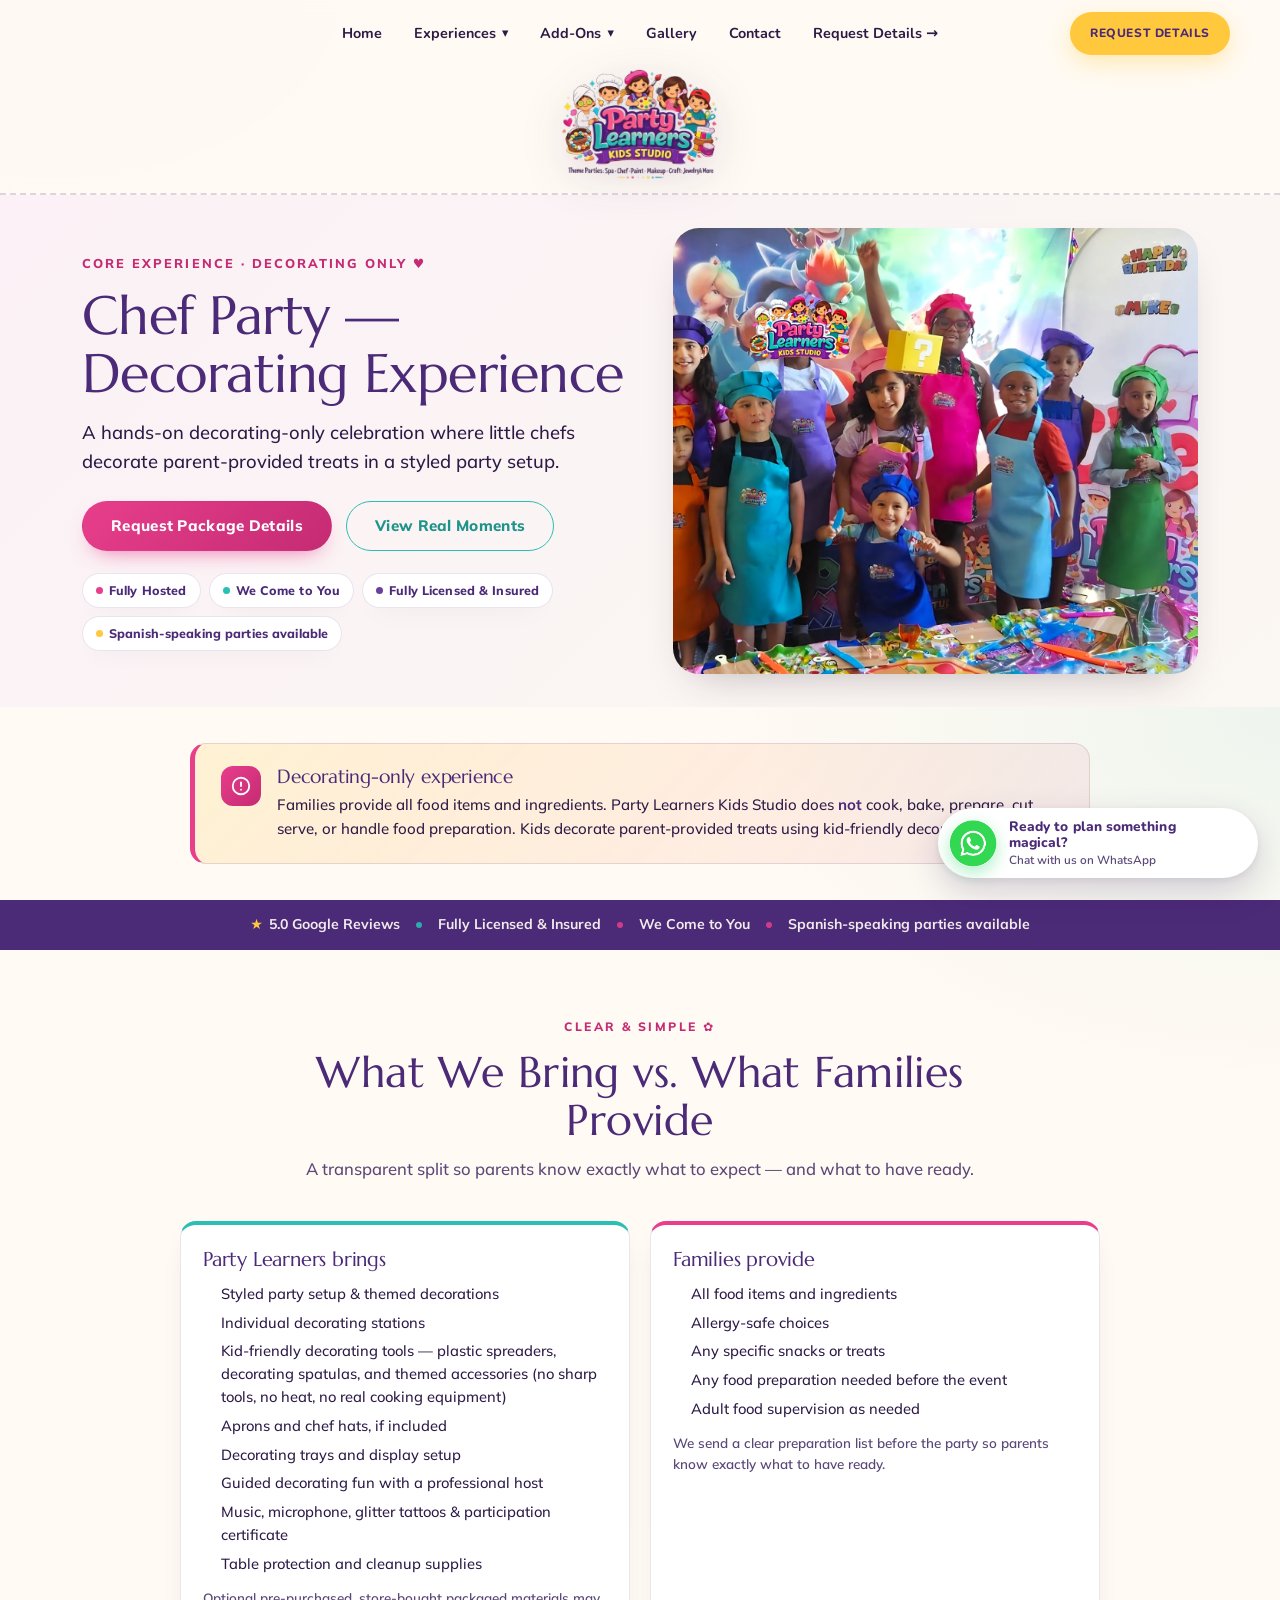
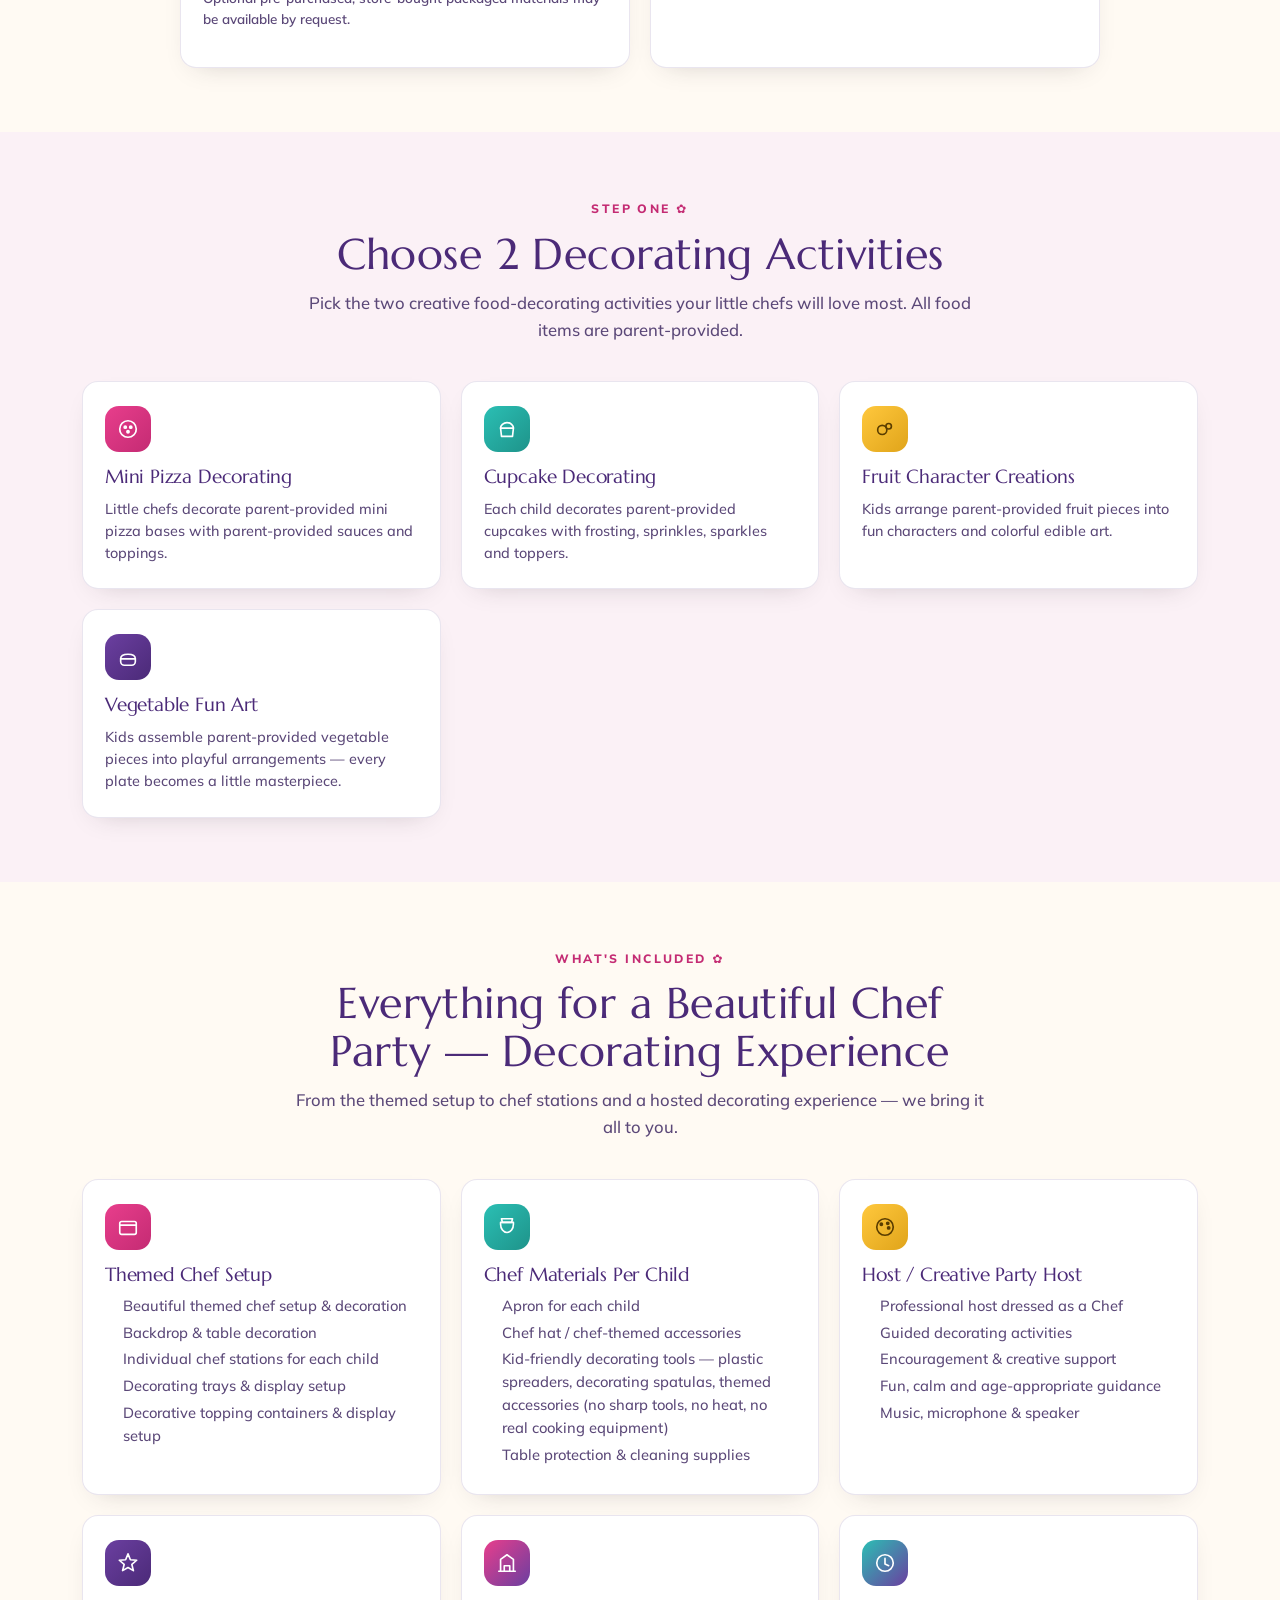
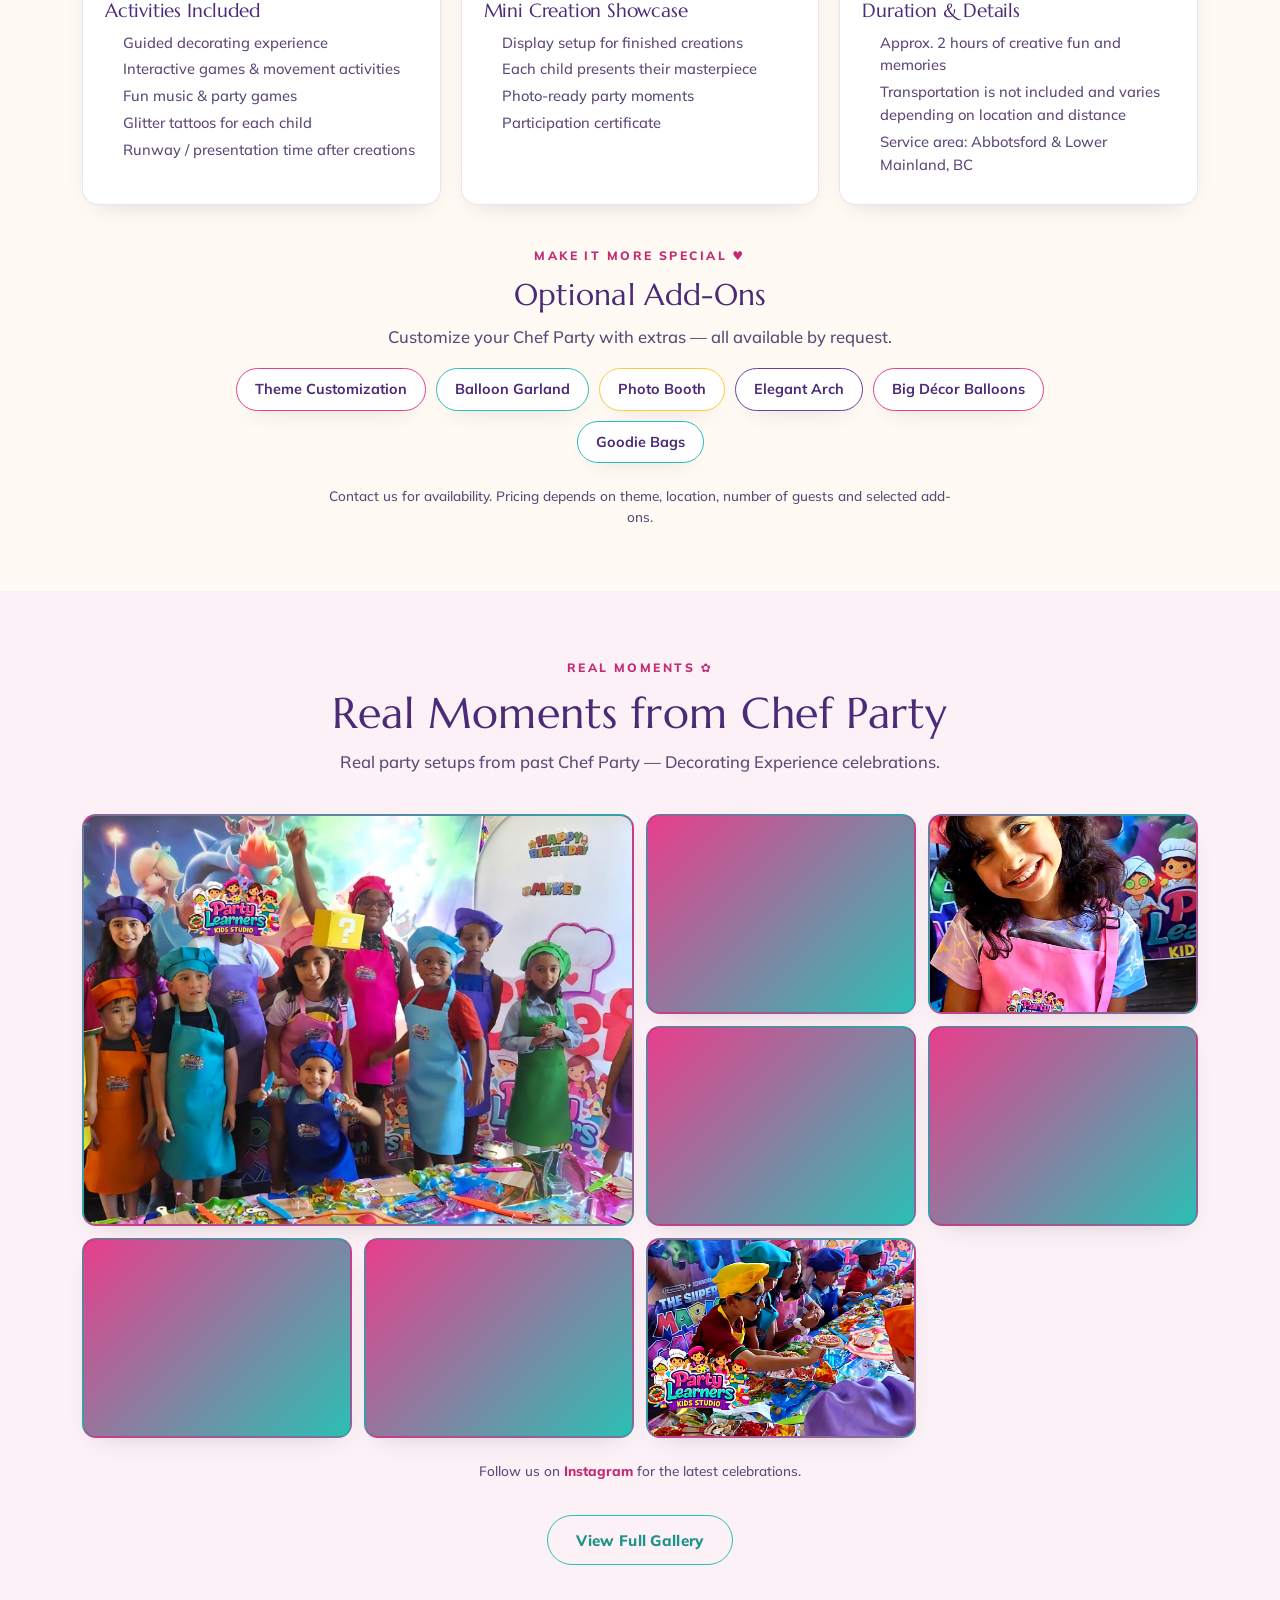
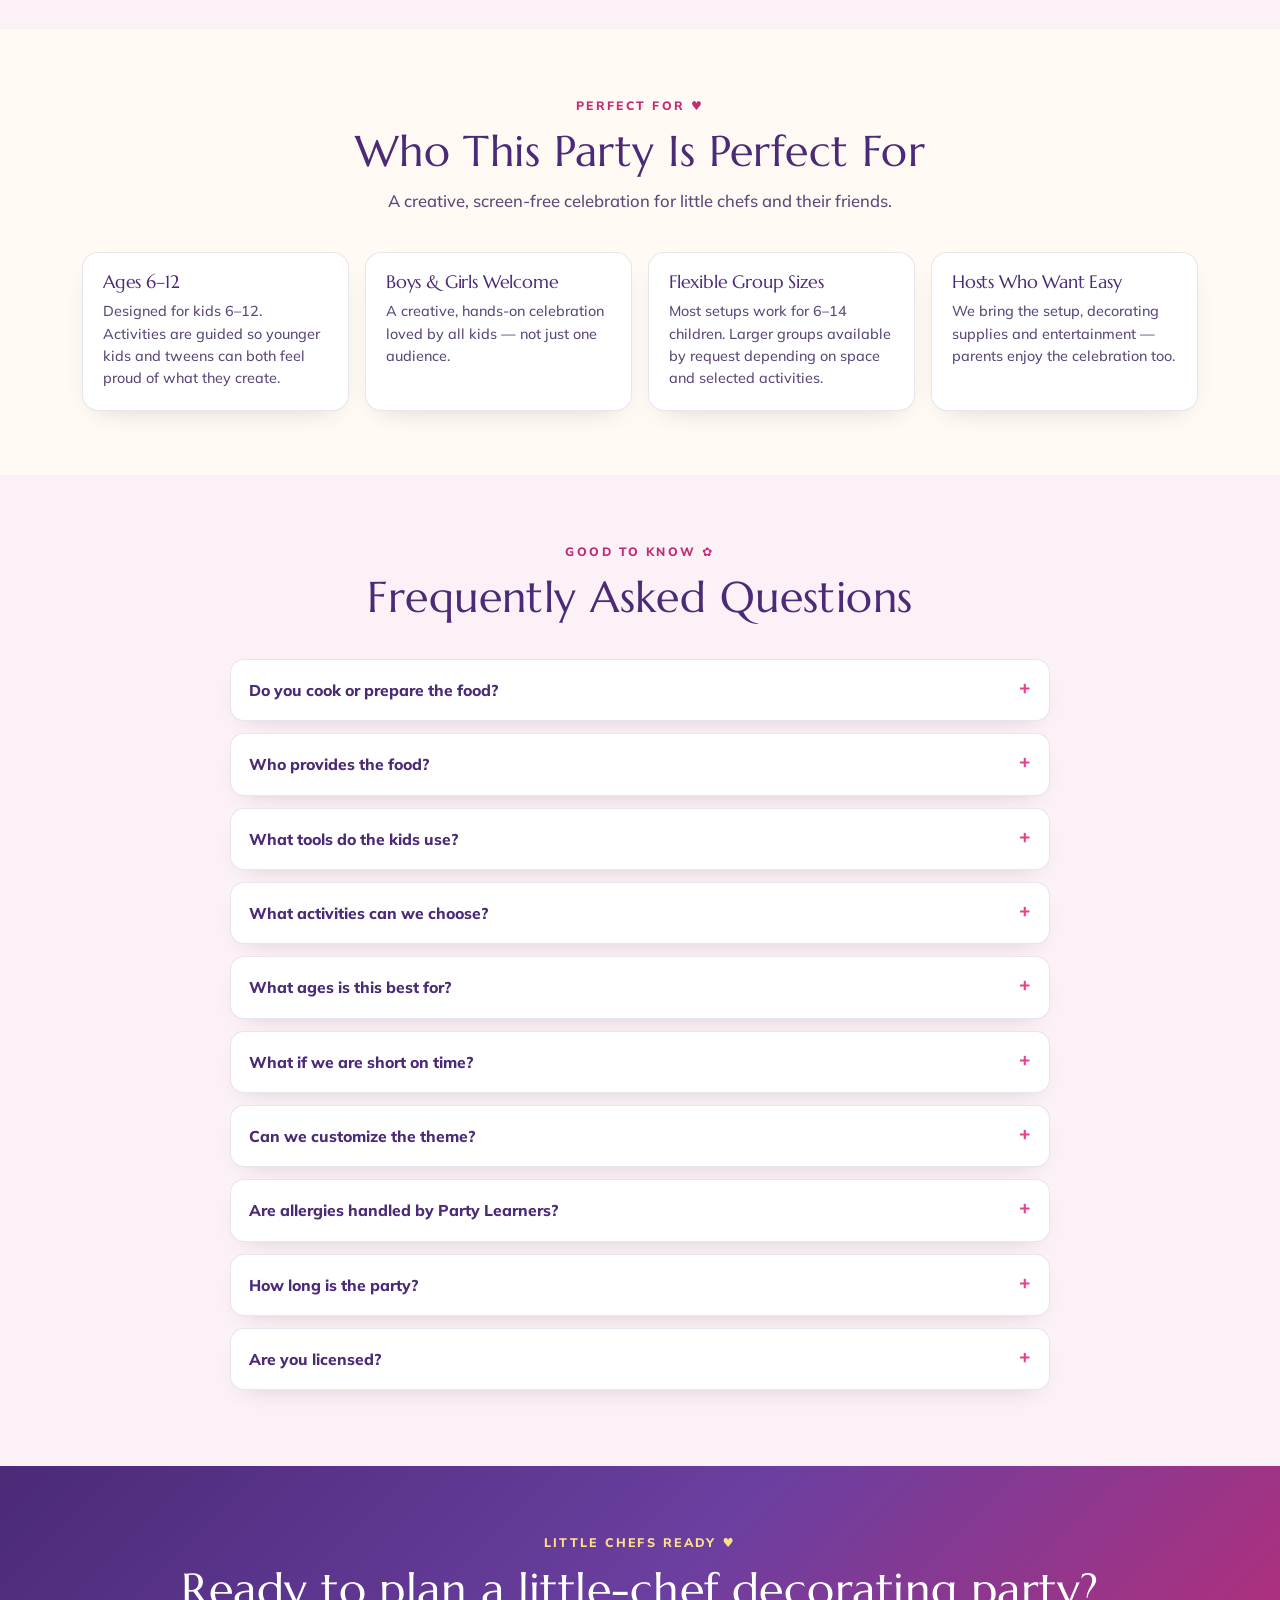
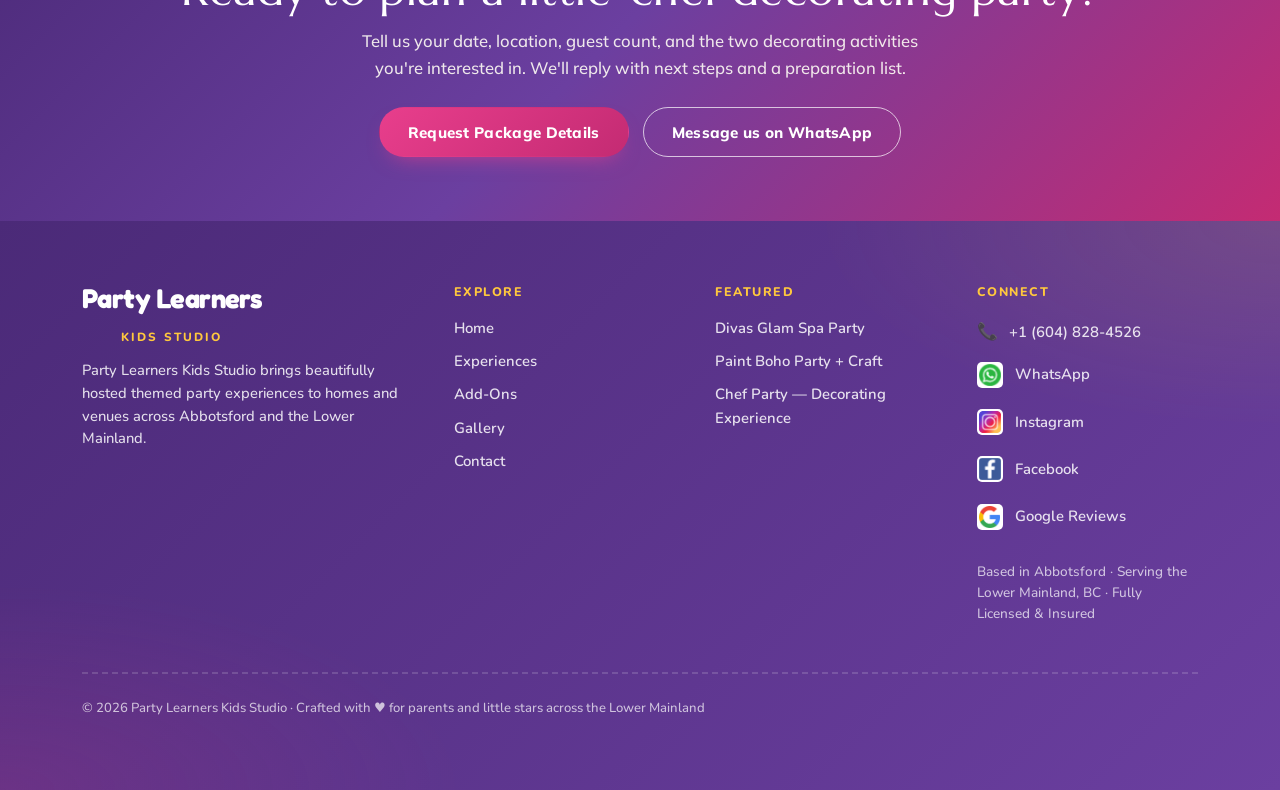
==== commit d594c051: "Sprint 4B: Paint Boho + Chef Party service pages on service-v2 template Applies the reusable css/ser" ====
--- a/chef-party.html
+++ b/chef-party.html
@@ -7,9 +7,11 @@
   <meta name="description" content="A creative food-decorating party where kids decorate mini pizzas, cupcakes, parent-provided fruit pieces, or veggie art in a fully hosted themed setup. We do not cook, bake or prepare food." />
   <link rel="preconnect" href="https://fonts.googleapis.com" />
   <link rel="preconnect" href="https://fonts.gstatic.com" crossorigin />
-  <link href="https://fonts.googleapis.com/css2?family=Fredoka:wght@400;500;600;700&family=Nunito:wght@500;600;700;800&family=Caveat:wght@700&family=Playfair+Display:ital,wght@1,500;1,600;1,700&display=swap" rel="stylesheet" />
+  <link href="https://fonts.googleapis.com/css2?family=Fredoka:wght@400;500;600;700&family=Nunito:wght@500;600;700;800&family=Caveat:wght@700&family=Playfair+Display:ital,wght@1,500;1,600;1,700&family=Marcellus&family=Cormorant+Garamond:wght@500;600;700&family=Mulish:wght@400;500;600;700;800&display=swap" rel="stylesheet" />
   <link rel="preload" as="image" href="images/logo-banner.png" />
-  <link rel="stylesheet" href="css/style.css?v=61" />
+  <link rel="preload" as="image" href="images/chef-party-group-colorful-aprons.jpg?v=2" />
+  <link rel="stylesheet" href="css/style.css?v=66" />
+  <link rel="stylesheet" href="css/service-v2.css?v=66" />
   <link rel="canonical" href="https://www.partylearners.ca/chef-party.html" />
 
   <meta property="og:type" content="website" />
@@ -106,7 +108,7 @@
   }
   </script>
 </head>
-<body>
+<body class="svc-v2">
 
 <header class="site-header">
   <div class="container nav-wrap">
@@ -146,142 +148,143 @@
   </div>
 </header>
 
-<section class="service-hero">
-  <div class="container">
-    <span class="service-hero-eyebrow">now available ✿</span>
-    <h1>
-      <span class="c-pink">Chef</span> <span class="c-yellow">Party</span><br />
-      <span class="c-purple">– Decorating Experience</span>
-    </h1>
-    <p class="hero-lead service-hero-lead">A hands-on <strong>decorating-only</strong> party where kids feel like real little chefs. Choose two creative food-decorating activities and enjoy a fully hosted setup with music, games, chef stations and a mini creation showcase. We do not cook, bake or prepare food.</p>
-    <div class="hero-actions">
-      <a href="contact.html" class="btn btn-primary">Request Chef Party Details</a>
-      <a href="#activities" class="btn btn-secondary">View Activities</a>
-    </div>
-    <div class="service-hero-image">
-      <img src="images/chef-party-hero.jpg" alt="Chef Party setup with little chef hats, red aprons and themed Chef Party backdrop by Party Learners Kids Studio" />
-    </div>
-  </div>
-</section>
-
-<!-- IMPORTANT NOTE — decorating only -->
-<section class="section" style="padding-top:0">
-  <div class="container">
-    <div class="note" style="max-width:760px;margin:0 auto">
-      <strong>This is a decorating-only experience.</strong> Party Learners Kids Studio does <strong>not</strong> cook, bake, prepare or serve food. Parents provide all food items and ingredients, or may request pre-purchased, store-bought packaged materials when available. We provide the themed setup, decorating tools, activity guidance and a clear preparation list.
-      <br /><br />
-      <span style="font-size:.92rem">💡 <strong>Short on time?</strong> Ask us about the option to have packaged, store-bought materials purchased in advance when available. Items remain unopened/sealed whenever applicable and are used for decorating only.</span>
-    </div>
-  </div>
-</section>
-
-<!-- WHAT WE BRING vs WHAT YOU PROVIDE -->
-<section class="section" style="padding-top:32px">
-  <div class="container">
-    <div class="section-head">
-      <span class="eyebrow">clear &amp; simple ✿</span>
-      <h2>What We Bring vs. What You Provide</h2>
-      <p class="lead">A transparent split so parents know exactly what to expect — and what to have ready.</p>
-    </div>
-
-    <div class="detail-grid" style="grid-template-columns:repeat(auto-fit,minmax(300px,1fr));gap:24px;max-width:960px;margin:0 auto">
-      <div class="detail">
-        <div class="detail-icon pink">
-          <svg viewBox="0 0 24 24" fill="none" stroke="currentColor" stroke-width="1.8" stroke-linecap="round" stroke-linejoin="round" width="24" height="24"><path d="M5 8h14l-1 13H6L5 8z"/><path d="M9 8V5a3 3 0 0 1 6 0v3"/></svg>
+<!-- ============== 1. SERVICE HERO ============== -->
+<section class="sv-hero">
+  <div class="container">
+    <div class="sv-hero__grid">
+      <div class="sv-hero__panel">
+        <span class="sv-hero__eyebrow">core experience · decorating only ♥</span>
+        <h1 class="sv-hero__title">Chef Party — Decorating Experience</h1>
+        <p class="sv-hero__sub">A hands-on decorating-only celebration where little chefs decorate parent-provided treats in a styled party setup.</p>
+        <div class="sv-hero__actions">
+          <a href="contact.html" class="pv-btn">Request Package Details</a>
+          <a href="#real-moments" class="pv-btn pv-btn--ghost-plum">View Real Moments</a>
         </div>
-        <h3>We bring</h3>
-        <ul>
-          <li>Themed Chef setup</li>
+        <div class="sv-hero__badges">
+          <span class="sv-badge">Fully Hosted</span>
+          <span class="sv-badge">We Come to You</span>
+          <span class="sv-badge">Fully Licensed &amp; Insured</span>
+          <span class="sv-badge">Spanish-speaking parties available</span>
+        </div>
+      </div>
+      <div class="sv-hero__media">
+        <picture>
+          <source type="image/webp" srcset="images/chef-party-group-colorful-aprons.webp?v=2" />
+          <img src="images/chef-party-group-colorful-aprons.jpg?v=2" alt="Kids in colorful chef hats and aprons at a Chef Party — Decorating Experience party setup" width="2048" height="1164" fetchpriority="high" decoding="async" />
+        </picture>
+      </div>
+    </div>
+  </div>
+</section>
+
+<!-- ============== 2. CRITICAL CLARITY BANNER ============== -->
+<section class="sv-section" style="padding-top:36px;padding-bottom:0">
+  <div class="container">
+    <div class="sv-banner">
+      <span class="sv-banner__icon" aria-hidden="true"><svg viewBox="0 0 24 24" width="22" height="22" fill="none" stroke="currentColor" stroke-width="2" stroke-linecap="round" stroke-linejoin="round"><circle cx="12" cy="12" r="9"/><path d="M12 8v4"/><path d="M12 16h.01"/></svg></span>
+      <div>
+        <h3>Decorating-only experience</h3>
+        <p>Families provide all food items and ingredients. Party Learners Kids Studio does <strong>not</strong> cook, bake, prepare, cut, serve, or handle food preparation. Kids decorate parent-provided treats using kid-friendly decorating tools.</p>
+      </div>
+    </div>
+  </div>
+</section>
+
+<!-- ============== 3. MINI TRUST STRIP ============== -->
+<div class="sv-trust" aria-label="Why parents choose Party Learners" style="margin-top:36px">
+  <div class="container sv-trust__inner">
+    <span class="sv-trust__item"><span class="star" aria-hidden="true">★</span> 5.0 Google Reviews</span>
+    <span class="sv-trust__sep" aria-hidden="true"></span>
+    <span class="sv-trust__item">Fully Licensed &amp; Insured</span>
+    <span class="sv-trust__sep" aria-hidden="true"></span>
+    <span class="sv-trust__item">We Come to You</span>
+    <span class="sv-trust__sep" aria-hidden="true"></span>
+    <span class="sv-trust__item">Spanish-speaking parties available</span>
+  </div>
+</div>
+
+<!-- ============== 4. WHAT WE BRING vs WHAT FAMILIES PROVIDE ============== -->
+<section class="sv-section">
+  <div class="container">
+    <div class="sv-head">
+      <span class="sv-eyebrow">clear &amp; simple ✿</span>
+      <h2 class="sv-h2">What We Bring vs. What Families Provide</h2>
+      <p class="sv-lead">A transparent split so parents know exactly what to expect — and what to have ready.</p>
+    </div>
+    <div class="sv-split">
+      <div class="sv-split__card sv-split__card--bring">
+        <h3>Party Learners brings</h3>
+        <ul>
+          <li>Styled party setup &amp; themed decorations</li>
           <li>Individual decorating stations</li>
-          <li>Apron and chef-themed accessory for each child</li>
-          <li>Decorating trays</li>
-          <li>Kid-friendly decorating tools — plastic spreaders, decorating spatulas, themed accessories (no sharp tools)</li>
-          <li>Topping containers and display setup</li>
+          <li>Kid-friendly decorating tools — plastic spreaders, decorating spatulas, and themed accessories (no sharp tools, no heat, no real cooking equipment)</li>
+          <li>Aprons and chef hats, if included</li>
+          <li>Decorating trays and display setup</li>
+          <li>Guided decorating fun with a professional host</li>
+          <li>Music, microphone, glitter tattoos &amp; participation certificate</li>
           <li>Table protection and cleanup supplies</li>
-          <li>Professional host / creative party facilitator</li>
-          <li>Music and microphone</li>
-          <li>Guided decorating activities</li>
-          <li>Glitter tattoos</li>
-          <li>Participation certificate</li>
-        </ul>
-        <p class="muted" style="margin-top:14px;font-size:.85rem;font-weight:600">Optional pre-purchased, store-bought packaged materials may be available by request.</p>
-      </div>
-      <div class="detail teal">
-        <div class="detail-icon teal">
-          <svg viewBox="0 0 24 24" fill="none" stroke="currentColor" stroke-width="1.8" stroke-linecap="round" stroke-linejoin="round" width="24" height="24"><path d="M3 8h18l-1 12H4L3 8z"/><path d="M9 8V5a3 3 0 0 1 6 0v3"/><path d="M12 12v6"/><path d="M9 15h6"/></svg>
-        </div>
-        <h3>You provide</h3>
-        <ul>
-          <li>Food items and ingredients</li>
-          <li>Allergy-safe options if needed</li>
-          <li>Any food-specific requirements</li>
+        </ul>
+        <p class="sv-mini-note">Optional pre-purchased, store-bought packaged materials may be available by request.</p>
+      </div>
+      <div class="sv-split__card sv-split__card--provide">
+        <h3>Families provide</h3>
+        <ul>
+          <li>All food items and ingredients</li>
+          <li>Allergy-safe choices</li>
+          <li>Any specific snacks or treats</li>
+          <li>Any food preparation needed before the event</li>
           <li>Adult food supervision as needed</li>
         </ul>
-        <p class="muted" style="margin-top:14px;font-size:.88rem;font-weight:600">We send a clear preparation list before the party so parents know exactly what to have ready.</p>
-      </div>
-    </div>
-  </div>
-</section>
-
-<!-- CHOOSE 2 ACTIVITIES -->
-<section class="section" id="activities" style="padding-top:32px">
-  <div class="container">
-    <div class="section-head">
-      <span class="eyebrow">step one ✿</span>
-      <h2>Choose 2 Activities to Decorate</h2>
-      <p class="lead">Pick the two creative food-decorating activities your little chefs will love most.</p>
-    </div>
-
-    <div class="card-grid">
-      <article class="feature-card">
-        <div class="card-icon pink">
-          <svg viewBox="0 0 24 24" fill="none" stroke="currentColor" stroke-width="1.8" stroke-linecap="round" stroke-linejoin="round" width="22" height="22"><circle cx="12" cy="12" r="9"/><circle cx="9" cy="10" r="1.2" fill="currentColor"/><circle cx="15" cy="10" r="1.2" fill="currentColor"/><circle cx="12" cy="15" r="1.2" fill="currentColor"/></svg>
-        </div>
+        <p class="sv-mini-note">We send a clear preparation list before the party so parents know exactly what to have ready.</p>
+      </div>
+    </div>
+  </div>
+</section>
+
+<!-- ============== 5. CHOOSE 2 DECORATING ACTIVITIES ============== -->
+<section class="sv-section sv-section--soft" id="activities">
+  <div class="container">
+    <div class="sv-head">
+      <span class="sv-eyebrow">step one ✿</span>
+      <h2 class="sv-h2">Choose 2 Decorating Activities</h2>
+      <p class="sv-lead">Pick the two creative food-decorating activities your little chefs will love most. All food items are parent-provided.</p>
+    </div>
+    <div class="sv-inc-grid">
+      <div class="sv-inc">
+        <span class="sv-inc__icon" aria-hidden="true"><svg viewBox="0 0 24 24" width="22" height="22" fill="none" stroke="currentColor" stroke-width="1.8" stroke-linecap="round" stroke-linejoin="round"><circle cx="12" cy="12" r="9"/><circle cx="9" cy="10" r="1.2" fill="currentColor"/><circle cx="15" cy="10" r="1.2" fill="currentColor"/><circle cx="12" cy="15" r="1.2" fill="currentColor"/></svg></span>
         <h3>Mini Pizza Decorating</h3>
-        <p>Little chefs decorate parent-provided mini pizza bases with sauces and toppings.</p>
-      </article>
-
-      <article class="feature-card">
-        <div class="card-icon teal">
-          <svg viewBox="0 0 24 24" fill="none" stroke="currentColor" stroke-width="1.8" stroke-linecap="round" stroke-linejoin="round" width="22" height="22"><path d="M5 11c0-3 3-6 7-6s7 3 7 6"/><path d="M5 11h14l-1 9H6l-1-9z"/><path d="M9 8c.5-1 2-2 3-2"/></svg>
-        </div>
+        <p>Little chefs decorate parent-provided mini pizza bases with parent-provided sauces and toppings.</p>
+      </div>
+      <div class="sv-inc">
+        <span class="sv-inc__icon" aria-hidden="true"><svg viewBox="0 0 24 24" width="22" height="22" fill="none" stroke="currentColor" stroke-width="1.8" stroke-linecap="round" stroke-linejoin="round"><path d="M5 11c0-3 3-6 7-6s7 3 7 6"/><path d="M5 11h14l-1 9H6l-1-9z"/></svg></span>
         <h3>Cupcake Decorating</h3>
-        <p>Each child decorates pre-baked cupcakes with frosting, sprinkles, sparkles and toppers.</p>
-      </article>
-
-      <article class="feature-card">
-        <div class="card-icon yellow">
-          <svg viewBox="0 0 24 24" fill="none" stroke="currentColor" stroke-width="1.8" stroke-linecap="round" stroke-linejoin="round" width="22" height="22"><circle cx="9" cy="13" r="5"/><circle cx="16" cy="9" r="3"/><path d="M9 8c.5-1.5 1.5-2.5 2-2"/></svg>
-        </div>
+        <p>Each child decorates parent-provided cupcakes with frosting, sprinkles, sparkles and toppers.</p>
+      </div>
+      <div class="sv-inc">
+        <span class="sv-inc__icon" aria-hidden="true"><svg viewBox="0 0 24 24" width="22" height="22" fill="none" stroke="currentColor" stroke-width="1.8" stroke-linecap="round" stroke-linejoin="round"><circle cx="9" cy="13" r="5"/><circle cx="16" cy="9" r="3"/></svg></span>
         <h3>Fruit Character Creations</h3>
         <p>Kids arrange parent-provided fruit pieces into fun characters and colorful edible art.</p>
-      </article>
-
-      <article class="feature-card">
-        <div class="card-icon purple">
-          <svg viewBox="0 0 24 24" fill="none" stroke="currentColor" stroke-width="1.8" stroke-linecap="round" stroke-linejoin="round" width="22" height="22"><path d="M4 14c0-3 3-5 8-5s8 2 8 5"/><path d="M4 14h16v3a4 4 0 0 1-4 4H8a4 4 0 0 1-4-4v-3z"/><path d="M9 9V5"/></svg>
-        </div>
+      </div>
+      <div class="sv-inc">
+        <span class="sv-inc__icon" aria-hidden="true"><svg viewBox="0 0 24 24" width="22" height="22" fill="none" stroke="currentColor" stroke-width="1.8" stroke-linecap="round" stroke-linejoin="round"><path d="M4 14c0-3 3-5 8-5s8 2 8 5"/><path d="M4 14h16v3a4 4 0 0 1-4 4H8a4 4 0 0 1-4-4v-3z"/></svg></span>
         <h3>Vegetable Fun Art</h3>
         <p>Kids assemble parent-provided vegetable pieces into playful arrangements — every plate becomes a little masterpiece.</p>
-      </article>
-    </div>
-  </div>
-</section>
-
-<!-- WHAT'S INCLUDED -->
-<section class="section">
-  <div class="container">
-    <div class="section-head">
-      <span class="eyebrow">what's included ✿</span>
-      <h2>Everything for a Beautiful Chef Party — Decorating Experience</h2>
-      <p class="lead">From the themed setup to chef stations and a hosted creative experience — we bring it all to you.</p>
-    </div>
-
-    <div class="detail-grid">
-      <div class="detail">
-        <div class="detail-icon pink">
-          <svg viewBox="0 0 24 24" fill="none" stroke="currentColor" stroke-width="1.8" stroke-linecap="round" stroke-linejoin="round" width="24" height="24"><rect x="3" y="6" width="18" height="14" rx="2"/><path d="M3 10h18"/></svg>
-        </div>
+      </div>
+    </div>
+  </div>
+</section>
+
+<!-- ============== 6. WHAT'S INCLUDED / SETUP DETAILS ============== -->
+<section class="sv-section">
+  <div class="container">
+    <div class="sv-head">
+      <span class="sv-eyebrow">what's included ✿</span>
+      <h2 class="sv-h2">Everything for a Beautiful Chef Party — Decorating Experience</h2>
+      <p class="sv-lead">From the themed setup to chef stations and a hosted decorating experience — we bring it all to you.</p>
+    </div>
+    <div class="sv-inc-grid">
+      <div class="sv-inc">
+        <span class="sv-inc__icon" aria-hidden="true"><svg viewBox="0 0 24 24" width="22" height="22" fill="none" stroke="currentColor" stroke-width="1.8" stroke-linecap="round" stroke-linejoin="round"><rect x="3" y="6" width="18" height="14" rx="2"/><path d="M3 10h18"/></svg></span>
         <h3>Themed Chef Setup</h3>
         <ul>
           <li>Beautiful themed chef setup &amp; decoration</li>
@@ -291,11 +294,8 @@
           <li>Decorative topping containers &amp; display setup</li>
         </ul>
       </div>
-
-      <div class="detail teal">
-        <div class="detail-icon teal">
-          <svg viewBox="0 0 24 24" fill="none" stroke="currentColor" stroke-width="1.8" stroke-linecap="round" stroke-linejoin="round" width="24" height="24"><path d="M6 3h12l-1 4H7L6 3z"/><path d="M5 7h14v2c0 5-3 9-7 9s-7-4-7-9V7z"/></svg>
-        </div>
+      <div class="sv-inc">
+        <span class="sv-inc__icon" aria-hidden="true"><svg viewBox="0 0 24 24" width="22" height="22" fill="none" stroke="currentColor" stroke-width="1.8" stroke-linecap="round" stroke-linejoin="round"><path d="M6 3h12l-1 4H7L6 3z"/><path d="M5 7h14v2c0 5-3 9-7 9s-7-4-7-9V7z"/></svg></span>
         <h3>Chef Materials Per Child</h3>
         <ul>
           <li>Apron for each child</li>
@@ -304,11 +304,8 @@
           <li>Table protection &amp; cleaning supplies</li>
         </ul>
       </div>
-
-      <div class="detail yellow">
-        <div class="detail-icon yellow">
-          <svg viewBox="0 0 24 24" fill="none" stroke="currentColor" stroke-width="1.8" stroke-linecap="round" stroke-linejoin="round" width="24" height="24"><circle cx="12" cy="12" r="9"/><circle cx="8" cy="9" r="1.2" fill="currentColor"/><circle cx="15" cy="8" r="1.2" fill="currentColor"/><circle cx="16" cy="13" r="1.2" fill="currentColor"/></svg>
-        </div>
+      <div class="sv-inc">
+        <span class="sv-inc__icon" aria-hidden="true"><svg viewBox="0 0 24 24" width="22" height="22" fill="none" stroke="currentColor" stroke-width="1.8" stroke-linecap="round" stroke-linejoin="round"><circle cx="12" cy="12" r="9"/><circle cx="8" cy="9" r="1.2" fill="currentColor"/><circle cx="15" cy="8" r="1.2" fill="currentColor"/><circle cx="16" cy="13" r="1.2" fill="currentColor"/></svg></span>
         <h3>Host / Creative Party Host</h3>
         <ul>
           <li>Professional host dressed as a Chef</li>
@@ -318,39 +315,29 @@
           <li>Music, microphone &amp; speaker</li>
         </ul>
       </div>
-
-      <div class="detail purple">
-        <div class="detail-icon purple">
-          <svg viewBox="0 0 24 24" fill="none" stroke="currentColor" stroke-width="1.8" stroke-linecap="round" stroke-linejoin="round" width="24" height="24"><path d="M12 2l2.6 6.4 6.9.6-5.3 4.6 1.7 6.7L12 16.9 6.1 20.3l1.7-6.7-5.3-4.6 6.9-.6L12 2z"/></svg>
-        </div>
+      <div class="sv-inc">
+        <span class="sv-inc__icon" aria-hidden="true"><svg viewBox="0 0 24 24" width="22" height="22" fill="none" stroke="currentColor" stroke-width="1.8" stroke-linecap="round" stroke-linejoin="round"><path d="M12 2l2.6 6.4 6.9.6-5.3 4.6 1.7 6.7L12 16.9 6.1 20.3l1.7-6.7-5.3-4.6 6.9-.6L12 2z"/></svg></span>
         <h3>Activities Included</h3>
         <ul>
           <li>Guided decorating experience</li>
           <li>Interactive games &amp; movement activities</li>
           <li>Fun music &amp; party games</li>
-          <li>Interactive breaks to keep kids engaged</li>
           <li>Glitter tattoos for each child</li>
           <li>Runway / presentation time after creations</li>
         </ul>
       </div>
-
-      <div class="detail">
-        <div class="detail-icon pink">
-          <svg viewBox="0 0 24 24" fill="none" stroke="currentColor" stroke-width="1.8" stroke-linecap="round" stroke-linejoin="round" width="24" height="24"><path d="M3 21h18"/><path d="M5 21V8l7-5 7 5v13"/><path d="M9 21v-6h6v6"/></svg>
-        </div>
+      <div class="sv-inc">
+        <span class="sv-inc__icon" aria-hidden="true"><svg viewBox="0 0 24 24" width="22" height="22" fill="none" stroke="currentColor" stroke-width="1.8" stroke-linecap="round" stroke-linejoin="round"><path d="M3 21h18"/><path d="M5 21V8l7-5 7 5v13"/><path d="M9 21v-6h6v6"/></svg></span>
         <h3>Mini Creation Showcase</h3>
         <ul>
-          <li>Display table for finished creations</li>
+          <li>Display setup for finished creations</li>
           <li>Each child presents their masterpiece</li>
-          <li>Photos &amp; videos of every chef</li>
+          <li>Photo-ready party moments</li>
           <li>Participation certificate</li>
         </ul>
       </div>
-
-      <div class="detail teal">
-        <div class="detail-icon teal">
-          <svg viewBox="0 0 24 24" fill="none" stroke="currentColor" stroke-width="1.8" stroke-linecap="round" stroke-linejoin="round" width="24" height="24"><circle cx="12" cy="12" r="9"/><path d="M12 7v6l4 2"/></svg>
-        </div>
+      <div class="sv-inc">
+        <span class="sv-inc__icon" aria-hidden="true"><svg viewBox="0 0 24 24" width="22" height="22" fill="none" stroke="currentColor" stroke-width="1.8" stroke-linecap="round" stroke-linejoin="round"><circle cx="12" cy="12" r="9"/><path d="M12 7v6l4 2"/></svg></span>
         <h3>Duration &amp; Details</h3>
         <ul>
           <li>Approx. 2 hours of creative fun and memories</li>
@@ -359,187 +346,151 @@
         </ul>
       </div>
     </div>
-  </div>
-</section>
-
-<!-- OPTIONAL ADD-ONS -->
-<section class="section" style="background:linear-gradient(135deg, rgba(232,62,140,.04), rgba(43,191,180,.04), rgba(255,200,61,.06)),#fff">
-  <div class="container">
-    <div class="section-head">
-      <span class="eyebrow">make it more special ♥</span>
-      <h2>Optional Add-Ons</h2>
-      <p class="lead">Customize your Chef Party with extras that match your celebration — all available by request.</p>
-    </div>
-
-    <div class="card-grid">
-      <article class="feature-card">
-        <div class="card-icon pink"><svg viewBox="0 0 24 24" fill="none" stroke="currentColor" stroke-width="1.8" stroke-linecap="round" stroke-linejoin="round" width="22" height="22"><path d="M12 2l2.6 6.4 6.9.6-5.3 4.6 1.7 6.7L12 16.9 6.1 20.3l1.7-6.7-5.3-4.6 6.9-.6L12 2z"/></svg></div>
-        <h3>Theme Customization</h3>
-        <p>Style the Chef Party around your child's favorite character, color story or trend — available by request.</p>
-      </article>
-      <article class="feature-card">
-        <div class="card-icon teal"><svg viewBox="0 0 24 24" fill="none" stroke="currentColor" stroke-width="1.8" stroke-linecap="round" stroke-linejoin="round" width="22" height="22"><circle cx="8" cy="8" r="5"/><circle cx="16" cy="16" r="5"/></svg></div>
-        <h3>Balloon Garland</h3>
-        <p>Custom balloon garlands styled around your party theme — available by request.</p>
-      </article>
-      <article class="feature-card">
-        <div class="card-icon yellow"><svg viewBox="0 0 24 24" fill="none" stroke="currentColor" stroke-width="1.8" stroke-linecap="round" stroke-linejoin="round" width="22" height="22"><rect x="3" y="6" width="18" height="14" rx="2"/><circle cx="12" cy="13" r="4"/></svg></div>
-        <h3>Photo Booth</h3>
-        <p>A styled corner for portraits and group photos kids love — available by request.</p>
-      </article>
-      <article class="feature-card">
-        <div class="card-icon purple"><svg viewBox="0 0 24 24" fill="none" stroke="currentColor" stroke-width="1.8" stroke-linecap="round" stroke-linejoin="round" width="22" height="22"><path d="M4 21V8c0-3 4-6 8-6s8 3 8 6v13"/><path d="M4 12h16"/></svg></div>
-        <h3>Elegant Arch</h3>
-        <p>A beautiful entrance arch as a centerpiece for the celebration — available by request.</p>
-      </article>
-      <article class="feature-card">
-        <div class="card-icon pink"><svg viewBox="0 0 24 24" fill="none" stroke="currentColor" stroke-width="1.8" stroke-linecap="round" stroke-linejoin="round" width="22" height="22"><circle cx="12" cy="11" r="7"/><path d="M12 18v3"/></svg></div>
-        <h3>Big Décor Balloons</h3>
-        <p>Statement balloons to make the setup pop in every photo — available by request.</p>
-      </article>
-      <article class="feature-card">
-        <div class="card-icon teal"><svg viewBox="0 0 24 24" fill="none" stroke="currentColor" stroke-width="1.8" stroke-linecap="round" stroke-linejoin="round" width="22" height="22"><path d="M6 8h12l-1 12H7L6 8z"/><path d="M9 8V5a3 3 0 0 1 6 0v3"/></svg></div>
-        <h3>Goodie Bags &amp; More</h3>
-        <p>Curated keepsakes for every little chef — and other custom add-ons available by request.</p>
-      </article>
-    </div>
-
-    <div class="note mt-3">
-      Pricing depends on theme, location, number of guests and selected add-ons.
-      <strong>Contact us for pricing and availability.</strong>
-    </div>
-  </div>
-</section>
-
-<!-- PERFECT FOR -->
-<section class="section" style="padding-top:32px">
-  <div class="container">
-    <div class="section-head">
-      <span class="eyebrow">perfect for ♥</span>
-      <h2>Who This Party Is Perfect For</h2>
-      <p class="lead">A creative, screen-free celebration for little chefs and their friends.</p>
-    </div>
-    <div class="card-grid" style="grid-template-columns:repeat(auto-fit,minmax(220px,1fr));max-width:1100px;margin:0 auto">
-      <article class="feature-card"><h3>Ages 6–12</h3><p>Designed for kids 6–12. Activities are guided so younger kids and tweens can both feel proud of what they create.</p></article>
-      <article class="feature-card"><h3>Boys &amp; Girls Welcome</h3><p>A creative, hands-on celebration loved by all kids — not just one audience.</p></article>
-      <article class="feature-card"><h3>6–14 Guests</h3><p>Most setups work for 6–14 children. Larger groups available by request depending on space and selected activities.</p></article>
-      <article class="feature-card"><h3>Hosts Who Want Easy</h3><p>We bring the setup, supplies and entertainment — parents enjoy the celebration too.</p></article>
-    </div>
-  </div>
-</section>
-
-<!-- Real Moments mini-gallery -->
-<section class="section" style="padding-top:32px">
-  <div class="container">
-    <div class="section-head">
-      <span class="eyebrow">real moments ✿</span>
-      <h2>Real Moments from Chef Party</h2>
-      <p class="lead">Real party setups from past Chef Party — Decorating Experience celebrations.</p>
-    </div>
-    <div class="gallery-grid gallery-editorial">
+
+    <div class="sv-head" style="margin:38px auto 18px">
+      <span class="sv-eyebrow">make it more special ♥</span>
+      <h2 class="sv-h2" style="font-size:clamp(1.4rem,3vw,1.9rem)">Optional Add-Ons</h2>
+      <p class="sv-lead">Customize your Chef Party with extras — all available by request.</p>
+    </div>
+    <div class="sv-chips">
+      <span class="sv-chip">Theme Customization</span>
+      <span class="sv-chip">Balloon Garland</span>
+      <span class="sv-chip">Photo Booth</span>
+      <span class="sv-chip">Elegant Arch</span>
+      <span class="sv-chip">Big Décor Balloons</span>
+      <span class="sv-chip">Goodie Bags</span>
+    </div>
+    <p class="sv-note">Contact us for availability. Pricing depends on theme, location, number of guests and selected add-ons.</p>
+  </div>
+</section>
+
+<!-- ============== 7. REAL MOMENTS GALLERY ============== -->
+<section class="sv-section sv-section--soft" id="real-moments">
+  <div class="container">
+    <div class="sv-head">
+      <span class="sv-eyebrow">real moments ✿</span>
+      <h2 class="sv-h2">Real Moments from Chef Party</h2>
+      <p class="sv-lead">Real party setups from past Chef Party — Decorating Experience celebrations.</p>
+    </div>
+    <div class="sv-gallery gallery-editorial">
       <div class="gallery-item feature">
         <picture>
           <source type="image/webp" srcset="images/chef-party-group-colorful-aprons.webp?v=2" />
-          <img src="images/chef-party-group-colorful-aprons.jpg?v=2" alt="Chef Party — Decorating Experience group photo with kids in colorful chef hats and Party Learners aprons, Mario themed backdrop and Happy Birthday signage" loading="lazy" decoding="async" />
+          <img src="images/chef-party-group-colorful-aprons.jpg?v=2" alt="Chef hats and aprons party setup — group of little chefs at a Chef Party — Decorating Experience" loading="lazy" decoding="async" />
+        </picture>
+      </div>
+      <div class="gallery-item">
+        <picture>
+          <source type="image/webp" srcset="images/chef-party-boy-blue-hat-pizza.webp" />
+          <img src="images/chef-party-boy-blue-hat-pizza.jpg" alt="Little chef decorating a parent-provided mini pizza at a Chef Party — Decorating Experience" loading="lazy" decoding="async" />
         </picture>
       </div>
       <div class="gallery-item">
         <picture>
           <source type="image/webp" srcset="images/chef-party-mini-pizza-pink-hat.webp" />
-          <img src="images/chef-party-mini-pizza-pink-hat.jpg" alt="Girl in pink chef hat and Party Learners Kids Studio apron proudly showing her decorated mini pizza at a Chef Party — Decorating Experience" loading="lazy" decoding="async" />
+          <img src="images/chef-party-mini-pizza-pink-hat.jpg" alt="Little chef in a pink chef hat showing a decorated parent-provided mini pizza" loading="lazy" decoding="async" />
+        </picture>
+      </div>
+      <div class="gallery-item">
+        <picture>
+          <source type="image/webp" srcset="images/chef-party-kids-decorating-wide.webp" />
+          <img src="images/chef-party-kids-decorating-wide.jpg" alt="Real Chef Party decorating moment — kids in chef hats decorating parent-provided treats" loading="lazy" decoding="async" />
         </picture>
       </div>
       <div class="gallery-item">
         <picture>
           <source type="image/webp" srcset="images/chef-party-table-with-banner.webp" />
-          <img src="images/chef-party-table-with-banner.jpg" alt="Chef Party — Decorating Experience long table with chef hats, decorating tools and Party Learners Kids Studio Theme Parties banner" loading="lazy" decoding="async" />
+          <img src="images/chef-party-table-with-banner.jpg" alt="Chef Party table setup with chef hats, decorating tools and Party Learners Kids Studio banner" loading="lazy" decoding="async" />
         </picture>
       </div>
       <div class="gallery-item">
         <picture>
           <source type="image/webp" srcset="images/chef-party-mini-pizza-setup.webp" />
-          <img src="images/chef-party-mini-pizza-setup.jpg" alt="Chef Party — Decorating Experience setup with Chef Party Kids Studio backdrop, mini pizza decorating station and parent-provided ingredients" loading="lazy" decoding="async" />
-        </picture>
-      </div>
-      <div class="gallery-item">
-        <img src="images/chef-party-hero.jpg" alt="Chef Party table setup with little chef hats and red aprons by Party Learners Kids Studio" loading="lazy" decoding="async" />
-      </div>
-
-      <!-- ★ NEW Chef Party real photos -->
-      <div class="gallery-item">
-        <picture>
-          <source type="image/webp" srcset="images/chef-party-boy-blue-hat-pizza.webp" />
-          <img src="images/chef-party-boy-blue-hat-pizza.jpg" alt="Boy in blue chef hat and Party Learners Kids Studio apron proudly showing his decorated mini pizza at a Chef Party — Decorating Experience" loading="lazy" decoding="async" />
+          <img src="images/chef-party-mini-pizza-setup.jpg" alt="Chef Party mini pizza decorating station setup with parent-provided ingredients" loading="lazy" decoding="async" />
         </picture>
       </div>
       <div class="gallery-item">
         <picture>
           <source type="image/webp" srcset="images/chef-party-mario-balloon-arch.webp" />
-          <img src="images/chef-party-mario-balloon-arch.jpg" alt="Mario-themed balloon arch with chef cutout and decorating-table setup at a Chef Party — Decorating Experience by Party Learners Kids Studio" loading="lazy" decoding="async" />
+          <img src="images/chef-party-mario-balloon-arch.jpg" alt="Themed balloon arch and decorating-table setup at a Chef Party — Decorating Experience" loading="lazy" decoding="async" />
         </picture>
       </div>
       <div class="gallery-item">
         <picture>
           <source type="image/webp" srcset="images/chef-party-kids-decorating-side.webp" />
-          <img src="images/chef-party-kids-decorating-side.jpg" alt="Kids in chef hats and aprons decorating their mini pizzas side-by-side at a Chef Party — Decorating Experience by Party Learners Kids Studio" loading="lazy" decoding="async" />
-        </picture>
-      </div>
-      <div class="gallery-item">
-        <picture>
-          <source type="image/webp" srcset="images/chef-party-kids-decorating-wide.webp" />
-          <img src="images/chef-party-kids-decorating-wide.jpg" alt="Wide view of kids in chef hats decorating mini pizzas at a Chef Party — Decorating Experience by Party Learners Kids Studio with Mario themed backdrop" loading="lazy" decoding="async" />
-        </picture>
-      </div>
-    </div>
-    <p class="text-center muted mt-3" style="font-size:.88rem;max-width:560px;margin-left:auto;margin-right:auto;font-weight:600">Follow us on <a href="https://www.instagram.com/partylearnersdivas/" target="_blank" rel="noopener noreferrer" style="color:var(--pink);font-weight:800">Instagram</a> for the latest celebrations.</p>
-  </div>
-</section>
-
-<!-- FAQ -->
-<section class="section" style="padding-top:32px">
-  <div class="container">
-    <div class="section-head">
-      <span class="eyebrow">good to know ✿</span>
-      <h2>Frequently Asked Questions</h2>
-    </div>
-    <div class="faq" style="max-width:820px;margin:0 auto">
-      <details class="faq-item">
+          <img src="images/chef-party-kids-decorating-side.jpg" alt="Little chefs decorating parent-provided treats side-by-side at a Chef Party — Decorating Experience" loading="lazy" decoding="async" />
+        </picture>
+      </div>
+    </div>
+    <p class="sv-note">Follow us on <a href="https://www.instagram.com/partylearnersdivas/" target="_blank" rel="noopener noreferrer" style="color:var(--party-fuchsia);font-weight:800;text-decoration:none">Instagram</a> for the latest celebrations.</p>
+    <div class="sv-center">
+      <a href="gallery.html" class="pv-btn pv-btn--ghost-plum">View Full Gallery</a>
+    </div>
+  </div>
+</section>
+
+<!-- ============== 8. PERFECT FOR ============== -->
+<section class="sv-section">
+  <div class="container">
+    <div class="sv-head">
+      <span class="sv-eyebrow">perfect for ♥</span>
+      <h2 class="sv-h2">Who This Party Is Perfect For</h2>
+      <p class="sv-lead">A creative, screen-free celebration for little chefs and their friends.</p>
+    </div>
+    <div class="sv-perfect">
+      <div class="sv-spec"><h3>Ages 6–12</h3><p>Designed for kids 6–12. Activities are guided so younger kids and tweens can both feel proud of what they create.</p></div>
+      <div class="sv-spec"><h3>Boys &amp; Girls Welcome</h3><p>A creative, hands-on celebration loved by all kids — not just one audience.</p></div>
+      <div class="sv-spec"><h3>Flexible Group Sizes</h3><p>Most setups work for 6–14 children. Larger groups available by request depending on space and selected activities.</p></div>
+      <div class="sv-spec"><h3>Hosts Who Want Easy</h3><p>We bring the setup, decorating supplies and entertainment — parents enjoy the celebration too.</p></div>
+    </div>
+  </div>
+</section>
+
+<!-- ============== 9. FAQ ============== -->
+<section class="sv-section sv-section--soft">
+  <div class="container">
+    <div class="sv-head">
+      <span class="sv-eyebrow">good to know ✿</span>
+      <h2 class="sv-h2">Frequently Asked Questions</h2>
+    </div>
+    <div class="sv-faq">
+      <details>
         <summary>Do you cook or prepare the food?</summary>
-        <p>No. This is a creative <strong>decorating-only</strong> experience. Parents provide all food items and ingredients, such as cupcakes, mini pizza bases, fruit, vegetables, frosting, sauces and toppings. Party Learners Kids Studio provides the themed setup, decorating tools, activity guidance, and a clear preparation list before the party.</p>
-      </details>
-      <details class="faq-item">
+        <p>No. This is a creative <strong>decorating-only</strong> experience. Families provide all food items and ingredients, such as cupcakes, mini pizza bases, fruit, vegetables, frosting, sauces and toppings. Party Learners Kids Studio does not cook, bake, prepare, cut, serve or handle food preparation — we provide the themed setup, decorating tools, activity guidance, and a clear preparation list before the party.</p>
+      </details>
+      <details>
         <summary>Who provides the food?</summary>
         <p>Parents provide all food items and ingredients. If preferred, families can ask about pre-purchased, store-bought packaged materials when available. Party Learners Kids Studio does not cook, bake, prepare or serve food.</p>
       </details>
-      <details class="faq-item">
-        <summary>Short on time? Can you bring packaged materials?</summary>
-        <p>Ask us about the option to have packaged, store-bought materials purchased in advance when available. Items remain unopened/sealed whenever applicable and are used for decorating only.</p>
-      </details>
-      <details class="faq-item">
-        <summary>What about food allergies?</summary>
-        <p>Parents are responsible for choosing allergy-safe ingredients and supervising any food-specific needs. Let us know in advance and we'll plan around it.</p>
-      </details>
-      <details class="faq-item">
+      <details>
         <summary>What tools do the kids use?</summary>
         <p>Kids use only kid-friendly decorating tools — plastic spreaders, decorating spatulas, and themed accessories. There are no sharp tools, no heat sources, and no real cooking equipment.</p>
       </details>
-      <details class="faq-item">
+      <details>
+        <summary>What activities can we choose?</summary>
+        <p>Pick any two: Mini Pizza Decorating, Cupcake Decorating, Fruit Character Creations, or Vegetable Fun Art. All food items are parent-provided, and kids decorate them using kid-friendly decorating tools.</p>
+      </details>
+      <details>
+        <summary>What ages is this best for?</summary>
+        <p>Recommended for ages 6 and up. Activities are guided and adapted so younger kids and tweens can both participate comfortably.</p>
+      </details>
+      <details>
+        <summary>What if we are short on time?</summary>
+        <p>Ask us about the option to have packaged, store-bought materials purchased in advance when available. Items remain unopened/sealed whenever applicable and are used for decorating only.</p>
+      </details>
+      <details>
+        <summary>Can we customize the theme?</summary>
+        <p>Yes — the Chef Party can be styled around your child's favorite character, color story or trend, available by request. Themed styling is inspired only and not affiliated with any character or brand owners.</p>
+      </details>
+      <details>
+        <summary>Are allergies handled by Party Learners?</summary>
+        <p>Parents are responsible for choosing allergy-safe ingredients and supervising any food-specific needs, since all food is parent-provided. Let us know in advance and we'll plan the activity around it.</p>
+      </details>
+      <details>
         <summary>How long is the party?</summary>
         <p>Approx. 2 hours of hosted activities — decorating, music, games, mini creation showcase and certificates.</p>
       </details>
-      <details class="faq-item">
-        <summary>Do parents need to clean up?</summary>
-        <p>We bring table protection and cleaning supplies for the activity area. Parents handle the food itself.</p>
-      </details>
-      <details class="faq-item">
-        <summary>What ages is this best for?</summary>
-        <p>Designed for ages 6–12. Activities are guided and adapted so younger kids and tweens can both participate comfortably.</p>
-      </details>
-      <details class="faq-item">
-        <summary>How many kids can join?</summary>
-        <p>Most Chef Party setups work for 6–14 children. Larger groups are available by request depending on your space and selected activities.</p>
-      </details>
-      <details class="faq-item">
+      <details>
         <summary>Are you licensed?</summary>
         <p>Yes — Party Learners Kids Studio is fully licensed, permitted, and insured for hosted party experiences, for peace of mind.</p>
       </details>
@@ -547,17 +498,15 @@
   </div>
 </section>
 
-<!-- FINAL CTA -->
-<section class="section" style="padding-top:0">
-  <div class="container">
-    <div class="cta-band">
-      <span class="eyebrow">little chefs in the kitchen ♥</span>
-      <h2>Ready to Plan Your<br /><span class="yw">Little Chef's Party?</span></h2>
-      <p>Tell us your date, location, number of children and preferred activities, and we'll help you build the right Chef Party — Decorating Experience package.</p>
-      <div class="hero-actions">
-        <a href="contact.html" class="btn btn-primary">Request Chef Party Details</a>
-        <a href="https://wa.me/16048284526?text=Hi%21%20I%27d%20like%20to%20ask%20about%20a%20Chef%20Party%20%E2%80%93%20Decorating%20Experience%20with%20Party%20Learners%20Kids%20Studio." target="_blank" rel="noopener noreferrer" class="btn btn-secondary">Message Us on WhatsApp</a>
-      </div>
+<!-- ============== 10. FINAL CTA ============== -->
+<section class="sv-final">
+  <div class="container">
+    <span class="sv-final__eyebrow">little chefs ready ♥</span>
+    <h2 class="sv-final__title">Ready to plan a little-chef decorating party?</h2>
+    <p class="sv-final__lead">Tell us your date, location, guest count, and the two decorating activities you're interested in. We'll reply with next steps and a preparation list.</p>
+    <div class="sv-final__actions">
+      <a href="contact.html" class="pv-btn">Request Package Details</a>
+      <a href="https://wa.me/16048284526?text=Hi!%20I%27d%20like%20to%20ask%20about%20a%20Chef%20Party%20%E2%80%93%20Decorating%20Experience%20with%20Party%20Learners%20Kids%20Studio." target="_blank" rel="noopener noreferrer" class="pv-btn pv-btn--ghost">Message us on WhatsApp</a>
     </div>
   </div>
 </section>
@@ -567,11 +516,8 @@
     <div class="footer-grid">
       <div class="footer-brand">
         <a href="index.html" class="brand footer-wordmark" aria-label="Party Learners Kids Studio">
-
           <span class="wm-line1">Party Learners</span>
-
           <span class="wm-line2">Kids Studio</span>
-
         </a>
         <p>Party Learners Kids Studio brings beautifully hosted themed party experiences to homes and venues across Abbotsford and the Lower Mainland.</p>
       </div>
@@ -581,7 +527,7 @@
           <li><a href="index.html">Home</a></li>
           <li><a href="experiences.html">Experiences</a></li>
           <li><a href="experiences.html#add-ons">Add-Ons</a></li>
-        <li><a href="gallery.html">Gallery</a></li>
+          <li><a href="gallery.html">Gallery</a></li>
           <li><a href="contact.html">Contact</a></li>
         </ul>
       </div>
@@ -603,7 +549,7 @@
           <li><a href="https://share.google/UC2ASsx1LRt7J7YGp" target="_blank" rel="noopener noreferrer" aria-label="Google Reviews"><img class="fc-logo" src="images/brand-google.png" alt="" width="22" height="22" loading="lazy" /> Google Reviews</a></li>
         </ul>
         <ul class="mt-2">
-          <li style="color:rgba(255,255,255,.7);font-size:.85rem">Based in Abbotsford · Serving the Lower Mainland, BC · Fully Licensed & Insured</li>
+          <li style="color:rgba(255,255,255,.7);font-size:.85rem">Based in Abbotsford · Serving the Lower Mainland, BC · Fully Licensed &amp; Insured</li>
         </ul>
       </div>
     </div>
@@ -628,7 +574,6 @@
   </span>
 </a>
 
-<script src="js/main.js?v=61"></script>
-<script>document.getElementById('y').textContent = new Date().getFullYear();</script>
+<script src="js/main.js?v=66"></script>
 </body>
 </html>
--- a/css/service-v2.css
+++ b/css/service-v2.css
@@ -0,0 +1,264 @@
+/* ============================================================
+   Party Learners — Service Page v2 (Sprint 4A)
+   Reusable internal service-page template. Scoped to body.svc-v2
+   so it never affects the homepage or other pages.
+   Uses the kids-friendly Party Learners palette (same hex as the
+   homepage --party-* tokens) + Marcellus/Mulish typography.
+   ============================================================ */
+
+.svc-v2 {
+  --party-pink: #E83E8C;
+  --party-fuchsia: #C42B73;
+  --party-purple: #6B3FA0;
+  --party-purple-deep: #4B2A78;
+  --party-aqua: #2BBFB4;
+  --party-aqua-deep: #1E938A;
+  --party-yellow: #FFC83D;
+  --party-yellow-deep: #E0A41A;
+  --party-cream: #FBF7F2;
+  --party-cream-2: #FBF1F6;
+  --party-ink: #2D1B47;
+  --party-ink-soft: #5B4878;
+  --party-gold: #B08D57;
+  --sv-line: rgba(75, 42, 120, .12);
+  --sv-radius: 16px;
+  --sv-radius-lg: 26px;
+  --sv-shadow: 0 18px 44px -22px rgba(46, 38, 48, .35);
+  --sv-shadow-soft: 0 10px 26px -16px rgba(46, 38, 48, .26);
+  --sv-serif: 'Marcellus', 'Cormorant Garamond', Georgia, serif;
+  --sv-sans: 'Mulish', 'Figtree', system-ui, -apple-system, sans-serif;
+}
+
+/* Typography for the new service sections (header/footer keep global fonts) */
+.svc-v2 .sv-section, .svc-v2 .sv-hero, .svc-v2 .sv-trust, .svc-v2 .sv-final { font-family: var(--sv-sans); color: var(--party-ink); }
+.svc-v2 .sv-h1, .svc-v2 .sv-h2, .svc-v2 .sv-h3, .svc-v2 .sv-pkg__name,
+.svc-v2 .sv-feature__title, .svc-v2 .sv-final__title { font-family: var(--sv-serif); font-weight: 400; letter-spacing: .01em; color: var(--party-purple-deep); }
+
+/* ---------- Buttons (match homepage) ---------- */
+.svc-v2 .pv-btn {
+  display: inline-flex; align-items: center; justify-content: center; gap: 8px;
+  min-height: 50px; padding: 14px 28px; font-family: var(--sv-sans);
+  font-weight: 800; font-size: .95rem; letter-spacing: .02em; line-height: 1;
+  text-decoration: none; border-radius: 999px; cursor: pointer; border: 1.5px solid transparent;
+  background: linear-gradient(135deg, var(--party-pink), var(--party-fuchsia)); color: #fff;
+  box-shadow: 0 10px 22px -12px rgba(232, 62, 140, .85);
+  transition: transform .2s ease, box-shadow .2s ease;
+}
+.svc-v2 .pv-btn:hover { transform: translateY(-2px); box-shadow: 0 16px 30px -12px rgba(232, 62, 140, .95); }
+.svc-v2 .pv-btn--ghost { background: transparent; color: #fff; border-color: rgba(255,255,255,.7); box-shadow: none; }
+.svc-v2 .pv-btn--ghost:hover { background: rgba(255,255,255,.14); }
+.svc-v2 .pv-btn--ghost-plum { background: transparent; color: var(--party-aqua-deep); border-color: var(--party-aqua); box-shadow: none; }
+.svc-v2 .pv-btn--ghost-plum:hover { background: rgba(43,191,180,.10); }
+.svc-v2 .pv-link { display: inline-block; font-family: var(--sv-sans); font-weight: 800; font-size: .92rem; letter-spacing: .02em; color: var(--party-fuchsia); text-decoration: none; transition: color .2s ease, transform .2s ease; }
+.svc-v2 .pv-link:hover { color: var(--party-purple-deep); transform: translateX(2px); }
+
+/* ---------- Section scaffolding ---------- */
+.svc-v2 .sv-section { padding: 64px 0; }
+.svc-v2 .sv-section--soft { background: var(--party-cream-2); }
+.svc-v2 .sv-section--cream { background: linear-gradient(180deg, var(--party-cream-2) -10%, var(--party-cream) 45%); }
+.svc-v2 .sv-head { max-width: 700px; margin: 0 auto 38px; text-align: center; }
+.svc-v2 .sv-eyebrow { display: inline-block; font-weight: 800; font-size: .76rem; letter-spacing: .2em; text-transform: uppercase; color: var(--party-fuchsia); margin-bottom: 12px; }
+.svc-v2 .sv-h2 { font-size: clamp(1.8rem, 4.2vw, 2.7rem); line-height: 1.1; margin: 0 0 12px; }
+.svc-v2 .sv-lead { font-size: 1.04rem; line-height: 1.6; color: var(--party-ink-soft); margin: 0; }
+.svc-v2 .sv-center { text-align: center; margin-top: 34px; }
+.svc-v2 .sv-center--row { display: flex; gap: 14px; justify-content: center; flex-wrap: wrap; }
+.svc-v2 .sv-note { max-width: 640px; margin: 22px auto 0; font-size: .85rem; line-height: 1.55; color: var(--party-ink-soft); text-align: center; }
+
+/* ============================================================
+   3. SERVICE HERO — split: cream/blush info panel + real photo
+   Height driven by content → no CLS. Text never over the photo.
+   ============================================================ */
+.svc-v2 .sv-hero { background: linear-gradient(135deg, var(--party-cream-2), var(--party-cream)); overflow: hidden; }
+.svc-v2 .sv-hero__grid { display: grid; grid-template-columns: 1.05fr 1fr; gap: 40px; align-items: center; }
+.svc-v2 .sv-hero__panel { padding: 56px 0; }
+.svc-v2 .sv-hero__eyebrow { display: inline-block; font-weight: 800; font-size: .8rem; letter-spacing: .16em; text-transform: uppercase; color: var(--party-fuchsia); margin-bottom: 14px; }
+.svc-v2 .sv-hero__title { font-family: var(--sv-serif); font-weight: 400; color: var(--party-purple-deep); font-size: clamp(2.2rem, 5vw, 3.4rem); line-height: 1.05; margin: 0 0 16px; }
+.svc-v2 .sv-hero__sub { font-size: clamp(1rem, 2vw, 1.15rem); line-height: 1.6; color: var(--party-ink); margin: 0 0 24px; max-width: 520px; }
+.svc-v2 .sv-hero__actions { display: flex; gap: 14px; flex-wrap: wrap; }
+.svc-v2 .sv-hero__media { position: relative; border-radius: var(--sv-radius-lg); overflow: hidden; box-shadow: var(--sv-shadow); aspect-ratio: 4 / 3.4; }
+.svc-v2 .sv-hero__media img { width: 100%; height: 100%; object-fit: cover; display: block; }
+.svc-v2 .sv-hero__badges { display: flex; flex-wrap: wrap; gap: 8px; margin-top: 22px; }
+.svc-v2 .sv-badge {
+  display: inline-flex; align-items: center; gap: 6px; font-size: .78rem; font-weight: 800;
+  letter-spacing: .01em; color: var(--party-purple-deep); background: #fff;
+  border: 1px solid var(--sv-line); border-radius: 999px; padding: 7px 13px; box-shadow: var(--sv-shadow-soft);
+}
+.svc-v2 .sv-badge::before { content: ''; width: 7px; height: 7px; border-radius: 50%; background: var(--party-pink); }
+.svc-v2 .sv-badge:nth-child(2)::before { background: var(--party-aqua); }
+.svc-v2 .sv-badge:nth-child(3)::before { background: var(--party-purple); }
+.svc-v2 .sv-badge:nth-child(4)::before { background: var(--party-yellow); }
+
+/* ============================================================
+   4. MINI TRUST STRIP
+   ============================================================ */
+.svc-v2 .sv-trust { background: var(--party-purple-deep); color: var(--party-cream); padding: 14px 0; }
+.svc-v2 .sv-trust__inner { display: flex; align-items: center; justify-content: center; flex-wrap: wrap; gap: 8px 16px; text-align: center; }
+.svc-v2 .sv-trust__item { font-size: .88rem; font-weight: 700; color: rgba(251,247,242,.94); display: inline-flex; align-items: center; gap: 6px; }
+.svc-v2 .sv-trust__item .star { color: var(--party-yellow); }
+.svc-v2 .sv-trust__sep { width: 6px; height: 6px; border-radius: 50%; background: var(--party-pink); opacity: .85; }
+.svc-v2 .sv-trust__sep:nth-of-type(2) { background: var(--party-aqua); }
+.svc-v2 .sv-trust__sep:nth-of-type(3) { background: var(--party-yellow); }
+
+/* ============================================================
+   5. WHAT'S INCLUDED — icon cards
+   ============================================================ */
+.svc-v2 .sv-inc-grid { display: grid; grid-template-columns: repeat(3, 1fr); gap: 20px; }
+.svc-v2 .sv-inc { background: #fff; border: 1px solid var(--sv-line); border-radius: var(--sv-radius); padding: 24px 22px; box-shadow: var(--sv-shadow-soft); }
+.svc-v2 .sv-inc__icon { width: 46px; height: 46px; border-radius: 14px; display: grid; place-items: center; margin-bottom: 14px; color: #fff; }
+.svc-v2 .sv-inc:nth-child(6n+1) .sv-inc__icon { background: linear-gradient(135deg, var(--party-pink), var(--party-fuchsia)); }
+.svc-v2 .sv-inc:nth-child(6n+2) .sv-inc__icon { background: linear-gradient(135deg, var(--party-aqua), var(--party-aqua-deep)); }
+.svc-v2 .sv-inc:nth-child(6n+3) .sv-inc__icon { background: linear-gradient(135deg, var(--party-yellow), var(--party-yellow-deep)); color: #5a3d00; }
+.svc-v2 .sv-inc:nth-child(6n+4) .sv-inc__icon { background: linear-gradient(135deg, var(--party-purple), var(--party-purple-deep)); }
+.svc-v2 .sv-inc:nth-child(6n+5) .sv-inc__icon { background: linear-gradient(135deg, var(--party-pink), var(--party-purple)); }
+.svc-v2 .sv-inc:nth-child(6n) .sv-inc__icon { background: linear-gradient(135deg, var(--party-aqua), var(--party-purple)); }
+.svc-v2 .sv-inc h3 { font-family: var(--sv-serif); font-weight: 400; color: var(--party-purple-deep); font-size: 1.2rem; margin: 0 0 10px; }
+.svc-v2 .sv-inc ul { margin: 0; padding-left: 18px; }
+.svc-v2 .sv-inc li { font-size: .92rem; line-height: 1.55; color: var(--party-ink-soft); margin-bottom: 4px; }
+.svc-v2 .sv-inc p { font-size: .9rem; line-height: 1.55; color: var(--party-ink-soft); margin: 6px 0 0; }
+.svc-v2 .sv-inc .sv-link-inline { color: var(--party-fuchsia); font-weight: 700; text-decoration: none; }
+
+/* ============================================================
+   6. PACKAGE TIERS
+   ============================================================ */
+.svc-v2 .sv-pkgs { display: grid; grid-template-columns: repeat(3, 1fr); gap: 22px; align-items: start; }
+.svc-v2 .sv-pkg { position: relative; background: #fff; border: 1px solid var(--sv-line); border-radius: var(--sv-radius); padding: 26px 24px; box-shadow: var(--sv-shadow-soft); display: flex; flex-direction: column; }
+.svc-v2 .sv-pkg--featured { border: 2px solid var(--party-pink); box-shadow: 0 22px 50px -24px rgba(232,62,140,.5); }
+.svc-v2 .sv-pkg--premium { border: 2px solid var(--party-yellow); background: linear-gradient(180deg, #fff, rgba(255,200,61,.06)); }
+.svc-v2 .sv-pkg__tag { position: absolute; top: -12px; left: 50%; transform: translateX(-50%); white-space: nowrap; font-size: .68rem; font-weight: 800; letter-spacing: .08em; text-transform: uppercase; color: #fff; background: var(--party-pink); padding: 5px 14px; border-radius: 999px; }
+.svc-v2 .sv-pkg--premium .sv-pkg__tag { background: var(--party-yellow-deep); }
+.svc-v2 .sv-pkg__name { font-size: 1.35rem; margin: 6px 0 4px; }
+.svc-v2 .sv-pkg__meta { font-size: .8rem; font-weight: 700; color: var(--party-fuchsia); letter-spacing: .02em; margin: 0 0 10px; }
+.svc-v2 .sv-pkg__summary { font-size: .92rem; line-height: 1.55; color: var(--party-ink-soft); margin: 0 0 14px; }
+.svc-v2 .sv-pkg ul { margin: 0 0 18px; padding-left: 18px; }
+.svc-v2 .sv-pkg li { font-size: .9rem; line-height: 1.5; color: var(--party-ink); margin-bottom: 6px; }
+.svc-v2 .sv-pkg .pv-btn, .svc-v2 .sv-pkg .pv-btn--ghost-plum { margin-top: auto; width: 100%; }
+.svc-v2 .sv-pkg .pv-link { margin-top: auto; }
+
+/* ============================================================
+   7. VIP FEATURE BLOCK
+   ============================================================ */
+.svc-v2 .sv-feature { background: linear-gradient(135deg, var(--party-purple-deep), var(--party-purple)); color: #fff; border-radius: var(--sv-radius-lg); padding: 40px; box-shadow: var(--sv-shadow); }
+.svc-v2 .sv-feature__grid { display: grid; grid-template-columns: 0.9fr 1.1fr; gap: 36px; align-items: center; }
+.svc-v2 .sv-feature__eyebrow { display: inline-block; font-weight: 800; font-size: .78rem; letter-spacing: .16em; text-transform: uppercase; color: var(--party-yellow); margin-bottom: 12px; }
+.svc-v2 .sv-feature__title { color: #fff; font-size: clamp(1.7rem, 3.4vw, 2.4rem); line-height: 1.1; margin: 0 0 12px; }
+.svc-v2 .sv-feature__lead { color: rgba(251,247,242,.92); font-size: 1rem; line-height: 1.6; margin: 0; }
+.svc-v2 .sv-feature__list { list-style: none; margin: 0; padding: 0; columns: 1; }
+.svc-v2 .sv-feature__list li { position: relative; padding-left: 26px; margin-bottom: 10px; font-size: .94rem; line-height: 1.5; color: rgba(251,247,242,.95); }
+.svc-v2 .sv-feature__list li::before { content: '✦'; position: absolute; left: 0; top: 0; color: var(--party-yellow); }
+.svc-v2 .sv-feature__note { margin: 20px 0 0; padding: 12px 14px; background: rgba(255,255,255,.10); border: 1px solid rgba(255,255,255,.18); border-radius: 12px; font-size: .85rem; line-height: 1.55; color: rgba(251,247,242,.95); }
+.svc-v2 .sv-feature__note a { color: var(--party-yellow); font-weight: 800; text-decoration: none; }
+.svc-v2 .sv-feature .pv-btn { margin-top: 22px; }
+
+/* ============================================================
+   8. SPECIALTY (Mommy & Me)
+   ============================================================ */
+.svc-v2 .sv-specialty { background: linear-gradient(135deg, rgba(232,62,140,.06), rgba(255,200,61,.07)); border: 1px solid var(--sv-line); border-radius: var(--sv-radius-lg); padding: 40px; }
+.svc-v2 .sv-specialty__sub { font-size: .9rem; font-weight: 800; letter-spacing: .06em; text-transform: uppercase; color: var(--party-fuchsia); margin: 0 0 6px; }
+.svc-v2 .sv-spec-grid { display: grid; grid-template-columns: repeat(3, 1fr); gap: 18px; }
+.svc-v2 .sv-spec { background: #fff; border: 1px solid var(--sv-line); border-radius: var(--sv-radius); padding: 20px; box-shadow: var(--sv-shadow-soft); }
+.svc-v2 .sv-spec h3 { font-family: var(--sv-serif); font-weight: 400; color: var(--party-purple-deep); font-size: 1.1rem; margin: 0 0 8px; }
+.svc-v2 .sv-spec p { font-size: .9rem; line-height: 1.55; color: var(--party-ink-soft); margin: 0; }
+
+/* ============================================================
+   9. ADD-ON (Glitter Bar) — dashed gold, subordinate
+   ============================================================ */
+.svc-v2 .sv-addon { max-width: 600px; margin: 0 auto; background: rgba(232,62,140,.05); border: 1.5px dashed var(--party-pink); border-radius: var(--sv-radius); padding: 26px 24px; }
+.svc-v2 .sv-addon__label { display: inline-block; font-weight: 800; font-size: .68rem; letter-spacing: .12em; text-transform: uppercase; color: var(--party-fuchsia); background: rgba(232,62,140,.12); padding: 4px 12px; border-radius: 999px; margin-bottom: 10px; }
+.svc-v2 .sv-addon h3 { font-family: var(--sv-serif); font-weight: 400; color: var(--party-purple-deep); font-size: 1.3rem; margin: 0 0 8px; }
+.svc-v2 .sv-addon p { font-size: .92rem; line-height: 1.55; color: var(--party-ink-soft); margin: 0 0 10px; }
+.svc-v2 .sv-addon ul { margin: 0 0 14px; padding-left: 18px; columns: 2; }
+.svc-v2 .sv-addon li { font-size: .9rem; line-height: 1.7; color: var(--party-ink); }
+
+/* ============================================================
+   FAQ
+   ============================================================ */
+.svc-v2 .sv-faq { max-width: 820px; margin: 0 auto; }
+.svc-v2 .sv-faq details { background: #fff; border: 1px solid var(--sv-line); border-radius: 14px; padding: 4px 18px; margin-bottom: 12px; box-shadow: var(--sv-shadow-soft); }
+.svc-v2 .sv-faq summary { cursor: pointer; font-weight: 800; color: var(--party-purple-deep); padding: 14px 0; list-style: none; font-size: .98rem; }
+.svc-v2 .sv-faq summary::-webkit-details-marker { display: none; }
+.svc-v2 .sv-faq summary::after { content: '+'; float: right; color: var(--party-pink); font-weight: 800; font-size: 1.2rem; line-height: 1; }
+.svc-v2 .sv-faq details[open] summary::after { content: '–'; }
+.svc-v2 .sv-faq p { font-size: .92rem; line-height: 1.6; color: var(--party-ink-soft); margin: 0 0 14px; }
+
+/* ============================================================
+   GALLERY (reuse style.css .gallery-editorial for lightbox)
+   ============================================================ */
+.svc-v2 .sv-gallery { display: grid; grid-template-columns: repeat(4, 1fr); grid-auto-rows: 200px; gap: 12px; }
+.svc-v2 .sv-gallery .gallery-item { aspect-ratio: auto; height: 100%; width: 100%; border-radius: 14px; overflow: hidden; box-shadow: var(--sv-shadow-soft); }
+.svc-v2 .sv-gallery .gallery-item img { width: 100%; height: 100%; object-fit: cover; display: block; }
+.svc-v2 .sv-gallery .gallery-item.feature { grid-column: span 2; grid-row: span 2; }
+
+/* ============================================================
+   12. FINAL CTA
+   ============================================================ */
+.svc-v2 .sv-final { background: linear-gradient(135deg, var(--party-purple-deep) 0%, var(--party-purple) 48%, var(--party-fuchsia) 100%); color: var(--party-cream); padding: 64px 0; text-align: center; }
+.svc-v2 .sv-final__eyebrow { display: inline-block; font-weight: 800; font-size: .78rem; letter-spacing: .18em; text-transform: uppercase; color: #FFE08A; margin-bottom: 12px; }
+.svc-v2 .sv-final__title { color: #fff; font-size: clamp(1.9rem, 4.4vw, 2.8rem); line-height: 1.1; margin: 0 0 14px; }
+.svc-v2 .sv-final__lead { color: rgba(251,247,242,.92); font-size: 1.04rem; line-height: 1.6; max-width: 560px; margin: 0 auto 26px; }
+.svc-v2 .sv-final__actions { display: flex; gap: 14px; justify-content: center; flex-wrap: wrap; }
+
+/* ============================================================
+   RESPONSIVE
+   ============================================================ */
+@media (max-width: 1024px) {
+  .svc-v2 .sv-inc-grid, .svc-v2 .sv-pkgs, .svc-v2 .sv-spec-grid { grid-template-columns: repeat(2, 1fr); }
+  .svc-v2 .sv-feature__grid { grid-template-columns: 1fr; gap: 24px; }
+}
+@media (max-width: 760px) {
+  .svc-v2 .sv-section { padding: 46px 0; }
+  .svc-v2 .sv-head { margin-bottom: 28px; }
+  /* hero: image first, panel below */
+  .svc-v2 .sv-hero__grid { grid-template-columns: 1fr; gap: 0; }
+  .svc-v2 .sv-hero__media { order: -1; aspect-ratio: 4 / 3; border-radius: 0; }
+  .svc-v2 .sv-hero__panel { padding: 28px 0 36px; }
+  .svc-v2 .sv-inc-grid, .svc-v2 .sv-pkgs, .svc-v2 .sv-spec-grid { grid-template-columns: 1fr; }
+  .svc-v2 .sv-feature { padding: 28px 22px; }
+  .svc-v2 .sv-specialty { padding: 26px 18px; }
+  .svc-v2 .sv-addon ul { columns: 1; }
+  .svc-v2 .sv-gallery { grid-template-columns: repeat(2, 1fr); grid-auto-rows: 150px; }
+  .svc-v2 .pv-btn { width: 100%; max-width: 360px; }
+  .svc-v2 .sv-hero__actions .pv-btn { width: 100%; }
+}
+@media (max-width: 420px) {
+  .svc-v2 .sv-gallery { grid-template-columns: 1fr; grid-auto-rows: 220px; }
+}
+@media (prefers-reduced-motion: reduce) {
+  .svc-v2 .pv-btn:hover { transform: none; }
+  .svc-v2 .pv-link:hover { transform: none; }
+}
+
+/* ============================================================
+   Sprint 4B additions — Chef clarity banner, bring/provide split,
+   perfect-for grid, theme chips (reused by Paint + Chef)
+   ============================================================ */
+.svc-v2 .sv-banner { max-width: 900px; margin: 0 auto; background: linear-gradient(135deg, rgba(255,200,61,.18), rgba(232,62,140,.08)); border: 1.5px solid rgba(75,42,120,.14); border-left: 5px solid var(--party-pink); border-radius: var(--sv-radius); padding: 22px 26px; display: flex; gap: 16px; align-items: flex-start; }
+.svc-v2 .sv-banner__icon { flex-shrink: 0; width: 40px; height: 40px; border-radius: 12px; display: grid; place-items: center; color: #fff; background: linear-gradient(135deg, var(--party-pink), var(--party-fuchsia)); }
+.svc-v2 .sv-banner h3 { font-family: var(--sv-serif); font-weight: 400; color: var(--party-purple-deep); font-size: 1.2rem; margin: 0 0 6px; }
+.svc-v2 .sv-banner p { font-size: .94rem; line-height: 1.6; color: var(--party-ink); margin: 0; }
+.svc-v2 .sv-banner strong { color: var(--party-purple-deep); }
+
+.svc-v2 .sv-split { display: grid; grid-template-columns: 1fr 1fr; gap: 20px; max-width: 920px; margin: 0 auto; }
+.svc-v2 .sv-split__card { background: #fff; border: 1px solid var(--sv-line); border-radius: var(--sv-radius); padding: 24px 22px; box-shadow: var(--sv-shadow-soft); }
+.svc-v2 .sv-split__card--bring { border-top: 4px solid var(--party-aqua); }
+.svc-v2 .sv-split__card--provide { border-top: 4px solid var(--party-pink); }
+.svc-v2 .sv-split__card h3 { font-family: var(--sv-serif); font-weight: 400; color: var(--party-purple-deep); font-size: 1.25rem; margin: 0 0 12px; }
+.svc-v2 .sv-split__card ul { margin: 0; padding-left: 18px; }
+.svc-v2 .sv-split__card li { font-size: .92rem; line-height: 1.55; color: var(--party-ink); margin-bottom: 6px; }
+.svc-v2 .sv-split__card .sv-mini-note { margin-top: 12px; font-size: .84rem; color: var(--party-ink-soft); font-weight: 600; }
+
+.svc-v2 .sv-perfect { display: grid; grid-template-columns: repeat(4, 1fr); gap: 16px; }
+.svc-v2 .sv-perfect .sv-spec { text-align: left; }
+
+.svc-v2 .sv-chips { display: flex; flex-wrap: wrap; gap: 10px; justify-content: center; max-width: 820px; margin: 0 auto; }
+.svc-v2 .sv-chip { padding: 9px 18px; border-radius: 999px; font-weight: 700; font-size: .9rem; color: var(--party-purple-deep); background: #fff; border: 1.5px solid var(--party-cream-2); box-shadow: var(--sv-shadow-soft); }
+.svc-v2 .sv-chips .sv-chip:nth-child(4n+1) { border-color: var(--party-pink); }
+.svc-v2 .sv-chips .sv-chip:nth-child(4n+2) { border-color: var(--party-aqua); }
+.svc-v2 .sv-chips .sv-chip:nth-child(4n+3) { border-color: var(--party-yellow); }
+.svc-v2 .sv-chips .sv-chip:nth-child(4n) { border-color: var(--party-purple); }
+
+@media (max-width: 1024px) { .svc-v2 .sv-perfect { grid-template-columns: repeat(2, 1fr); } }
+@media (max-width: 760px) {
+  .svc-v2 .sv-split { grid-template-columns: 1fr; }
+  .svc-v2 .sv-banner { padding: 18px 18px; }
+}
+@media (max-width: 480px) { .svc-v2 .sv-perfect { grid-template-columns: 1fr; } }
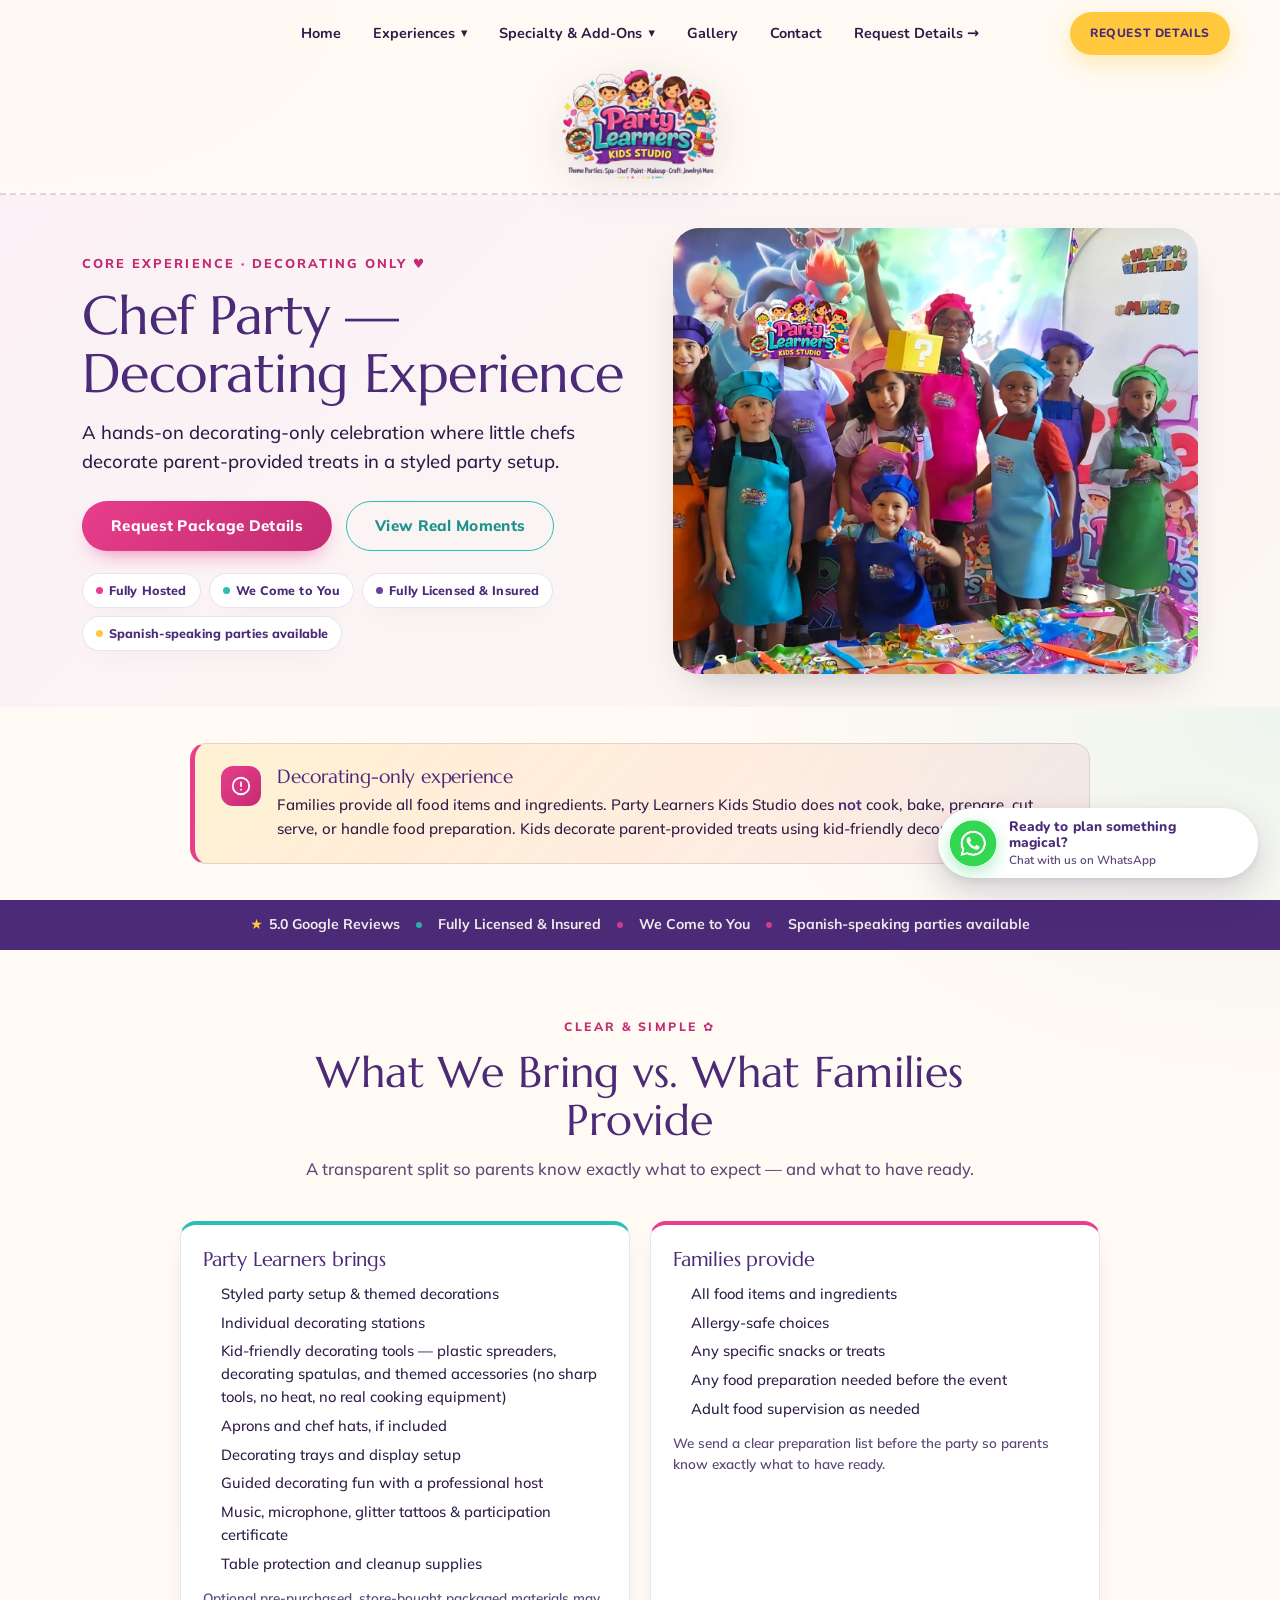
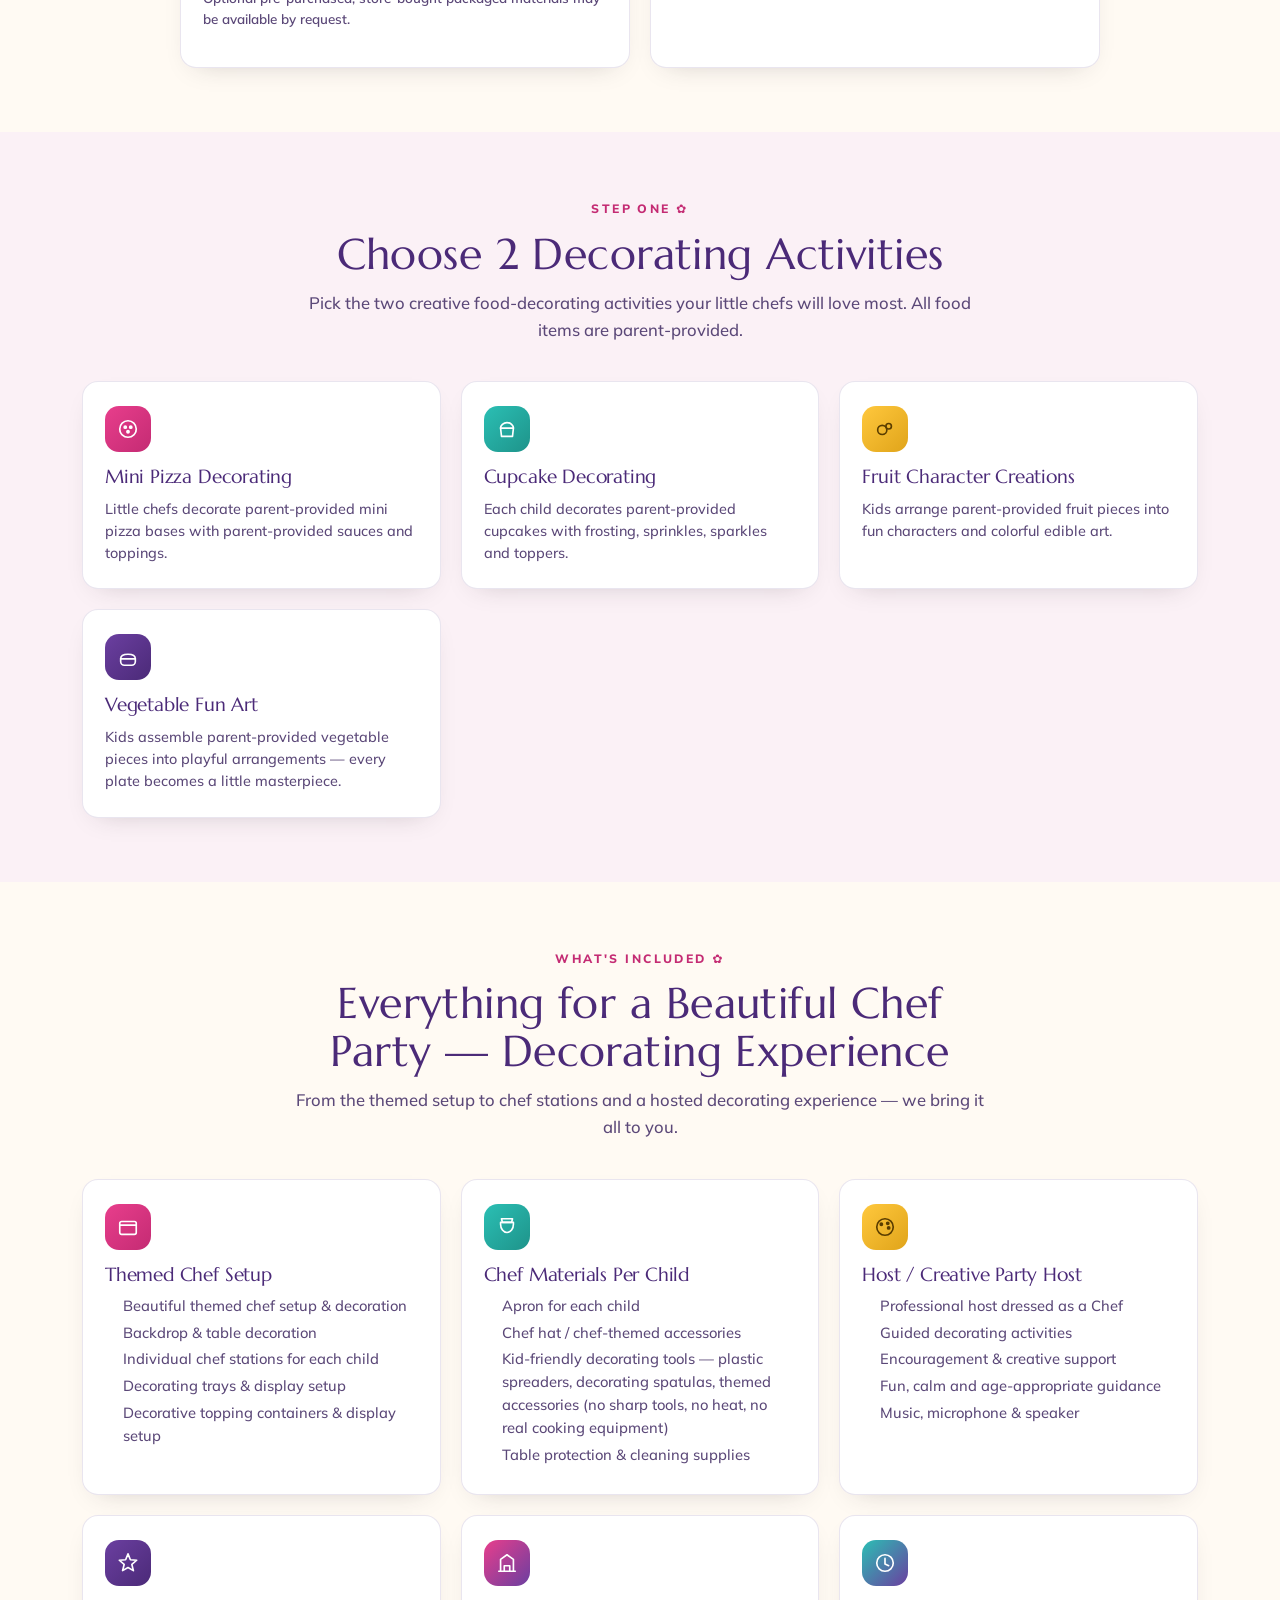
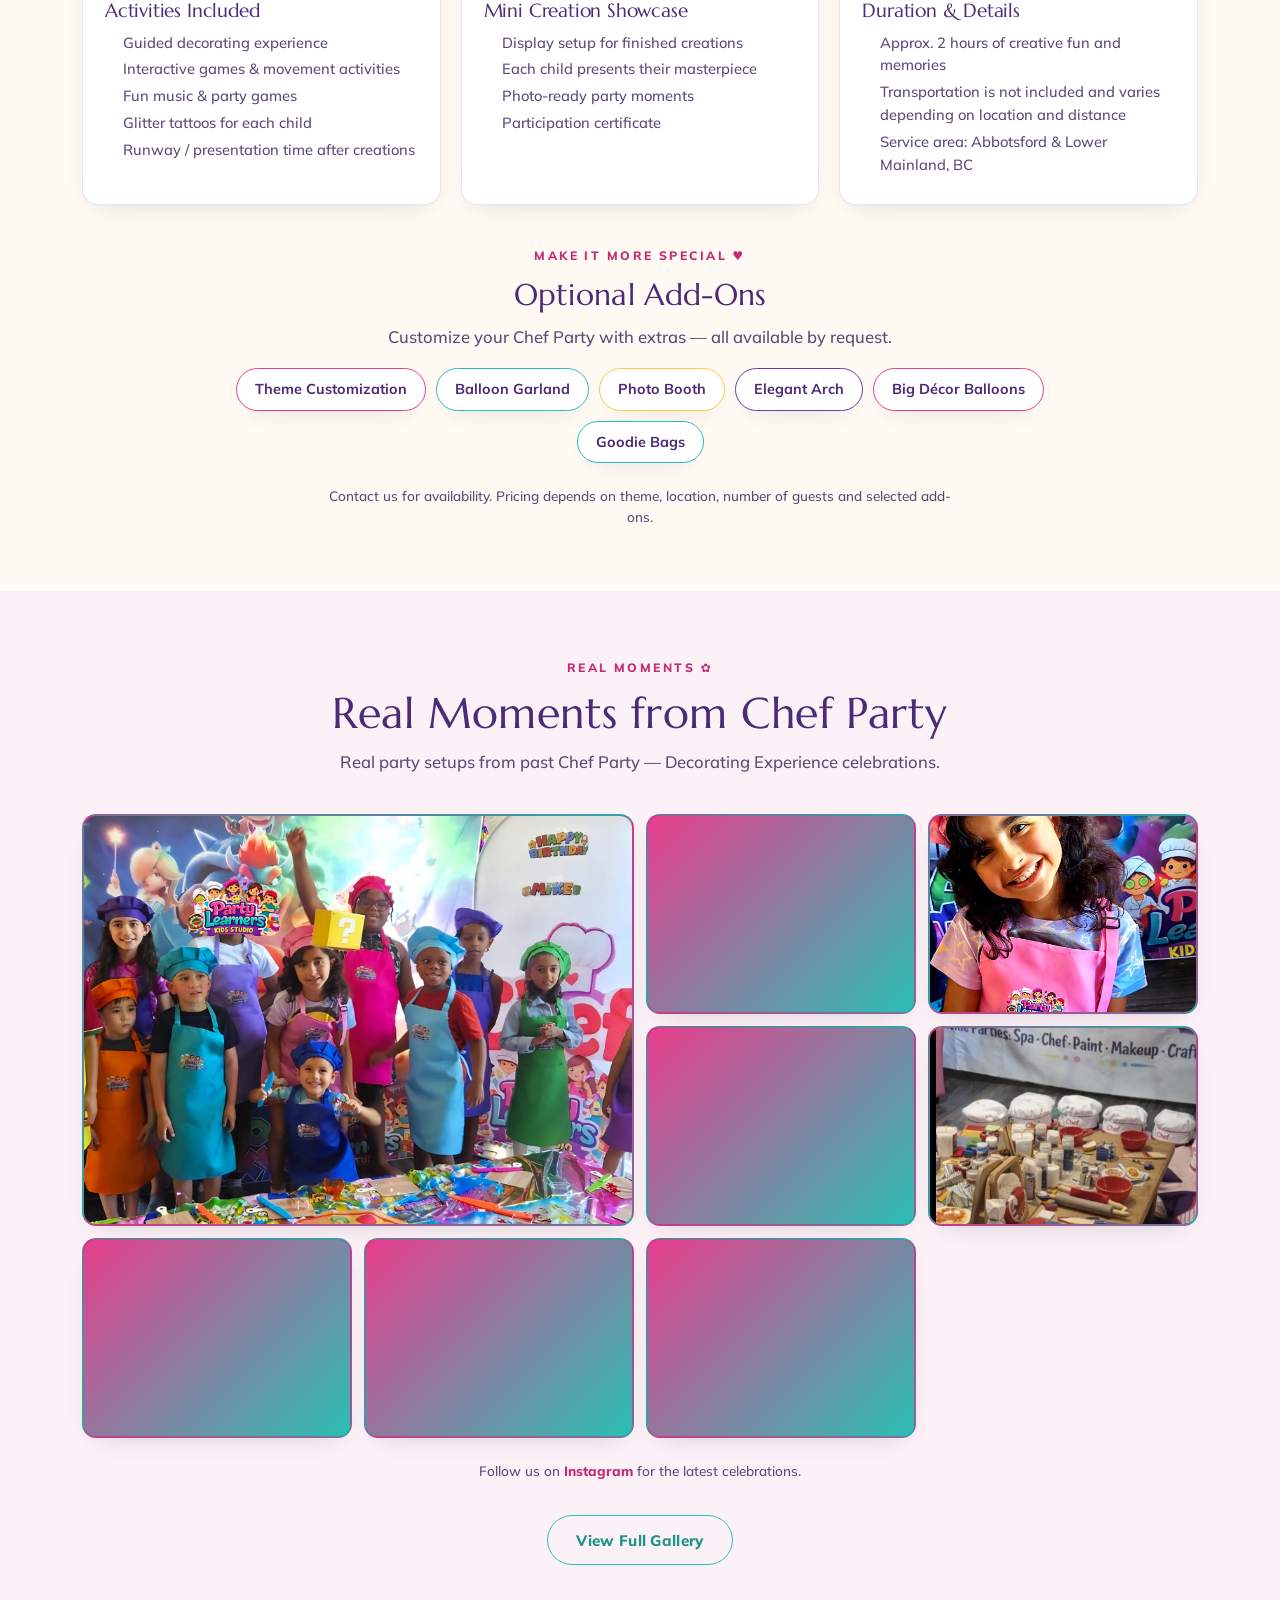
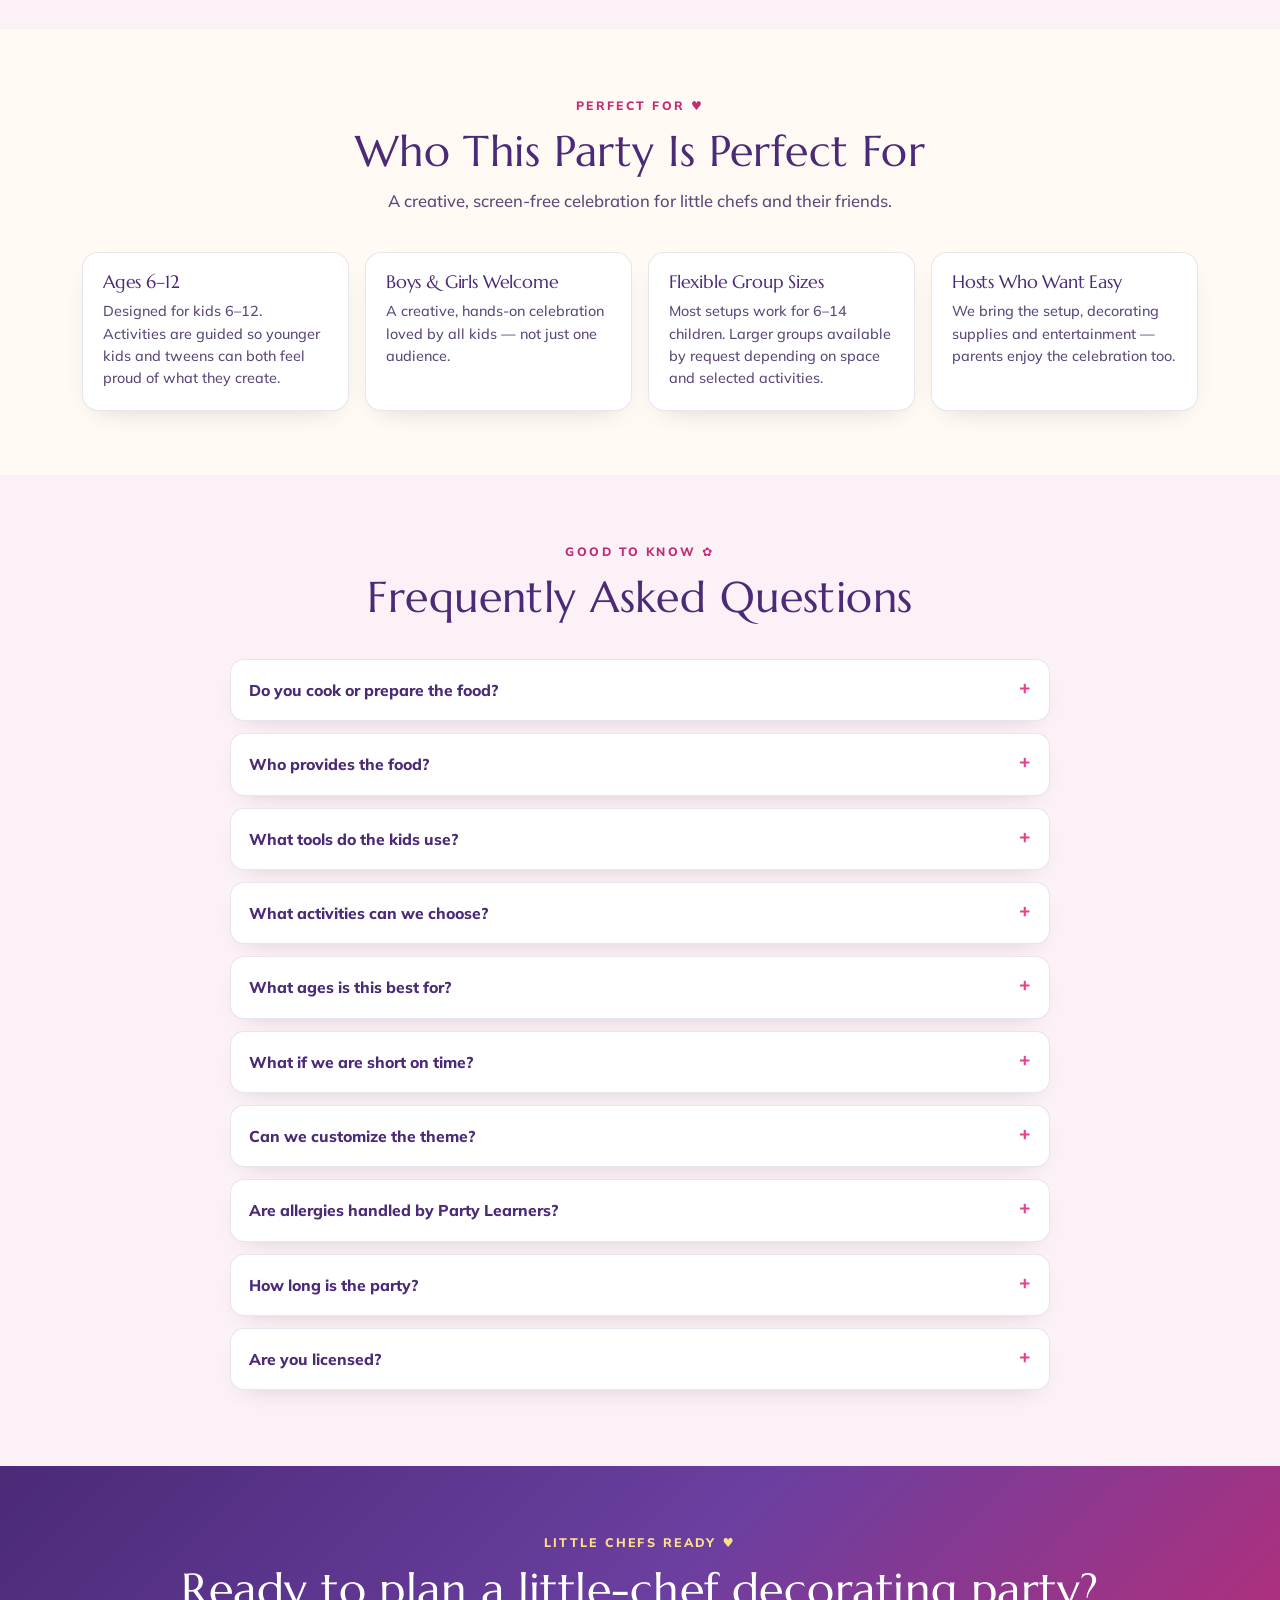
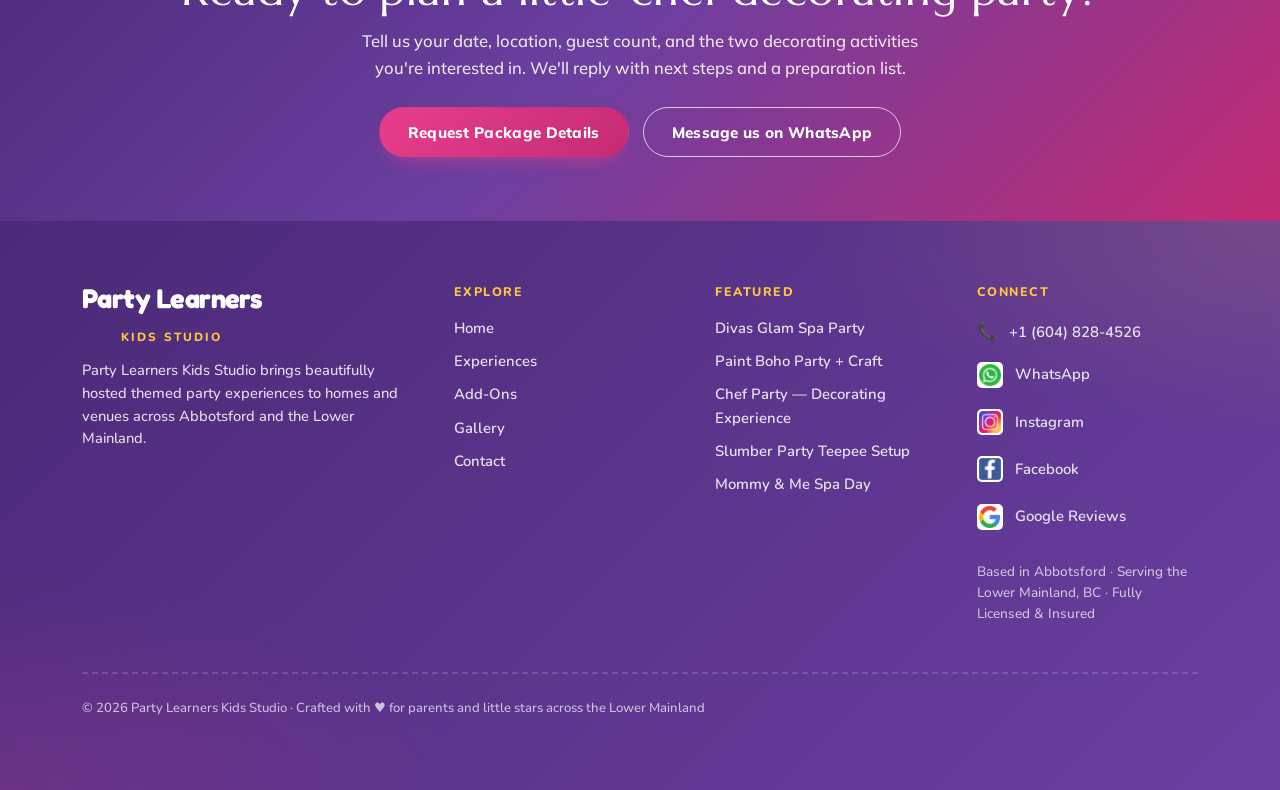
==== commit a208ab3f: "Sprint 4C: dedicated Slumber + Mommy & Me service pages New pages (svc-v2 + service-v2.css, matching" ====
--- a/chef-party.html
+++ b/chef-party.html
@@ -123,17 +123,17 @@
             <li role="none"><a role="menuitem" href="divas-glam-spa-party.html">Divas Glam Spa Party</a></li>
             <li role="none"><a role="menuitem" href="paint-boho-party.html">Paint Boho Party + Craft</a></li>
             <li role="none"><a role="menuitem" href="chef-party.html">Chef Party — Decorating Experience</a></li>
-            <li role="none"><a role="menuitem" href="experiences.html#luxury-slumber">Slumber Party</a></li>
+            <li role="none"><a role="menuitem" href="slumber-party-teepee-setup.html">Slumber Party Teepee Setup</a></li>
             <li role="none"><a role="menuitem" href="experiences.html#coming-soon">Science Party — Available by Request</a></li>
             <li role="none"><a role="menuitem" href="experiences.html#coming-soon">Craft &amp; Jewelry Party — Available by Request</a></li>
           </ul>
         </li>
         <li class="has-submenu">
-          <button type="button" class="submenu-toggle" aria-haspopup="true" aria-expanded="false" aria-controls="submenu-addons">Add-Ons <span class="submenu-caret" aria-hidden="true">▾</span></button>
+          <button type="button" class="submenu-toggle" aria-haspopup="true" aria-expanded="false" aria-controls="submenu-addons">Specialty &amp; Add-Ons <span class="submenu-caret" aria-hidden="true">▾</span></button>
           <ul class="submenu" id="submenu-addons" role="menu">
-            <li role="none"><a role="menuitem" href="experiences.html#add-ons">Glitter Bar</a></li>
-            <li role="none"><a role="menuitem" href="divas-glam-spa-party.html#mommy-and-me">Mommy &amp; Me Spa Day</a></li>
-            <li role="none"><a role="menuitem" href="experiences.html#add-ons">Premium Décor</a></li>
+            <li role="none"><a role="menuitem" href="mommy-and-me-spa-day.html">Mommy &amp; Me Spa Day — Specialty</a></li>
+            <li role="none"><a role="menuitem" href="experiences.html#add-ons">Glitter Bar — Add-On</a></li>
+            <li role="none"><a role="menuitem" href="experiences.html#add-ons">Premium Décor — Add-On</a></li>
           </ul>
         </li>
         <li><a href="gallery.html">Gallery</a></li>
@@ -537,6 +537,8 @@
           <li><a href="divas-glam-spa-party.html">Divas Glam Spa Party</a></li>
           <li><a href="paint-boho-party.html">Paint Boho Party + Craft</a></li>
           <li><a href="chef-party.html">Chef Party — Decorating Experience</a></li>
+          <li><a href="slumber-party-teepee-setup.html">Slumber Party Teepee Setup</a></li>
+          <li><a href="mommy-and-me-spa-day.html">Mommy &amp; Me Spa Day</a></li>
         </ul>
       </div>
       <div>
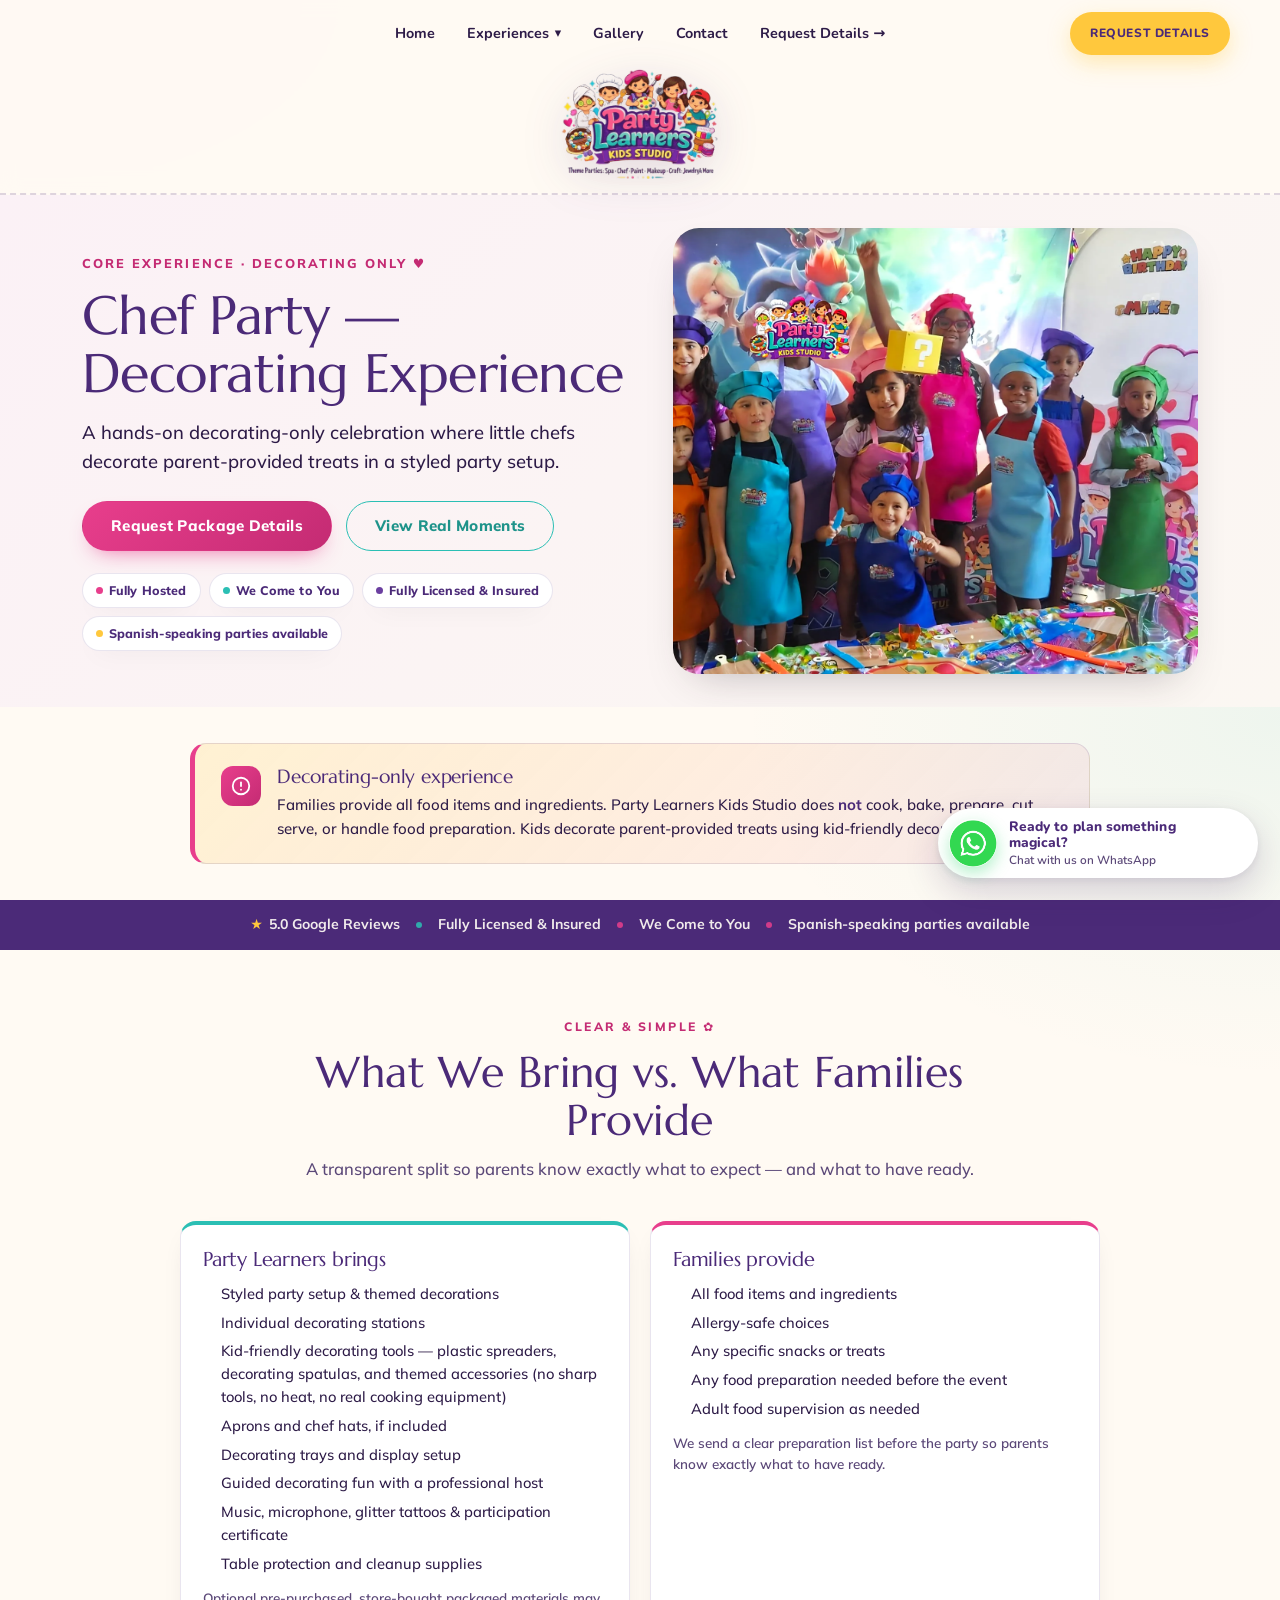
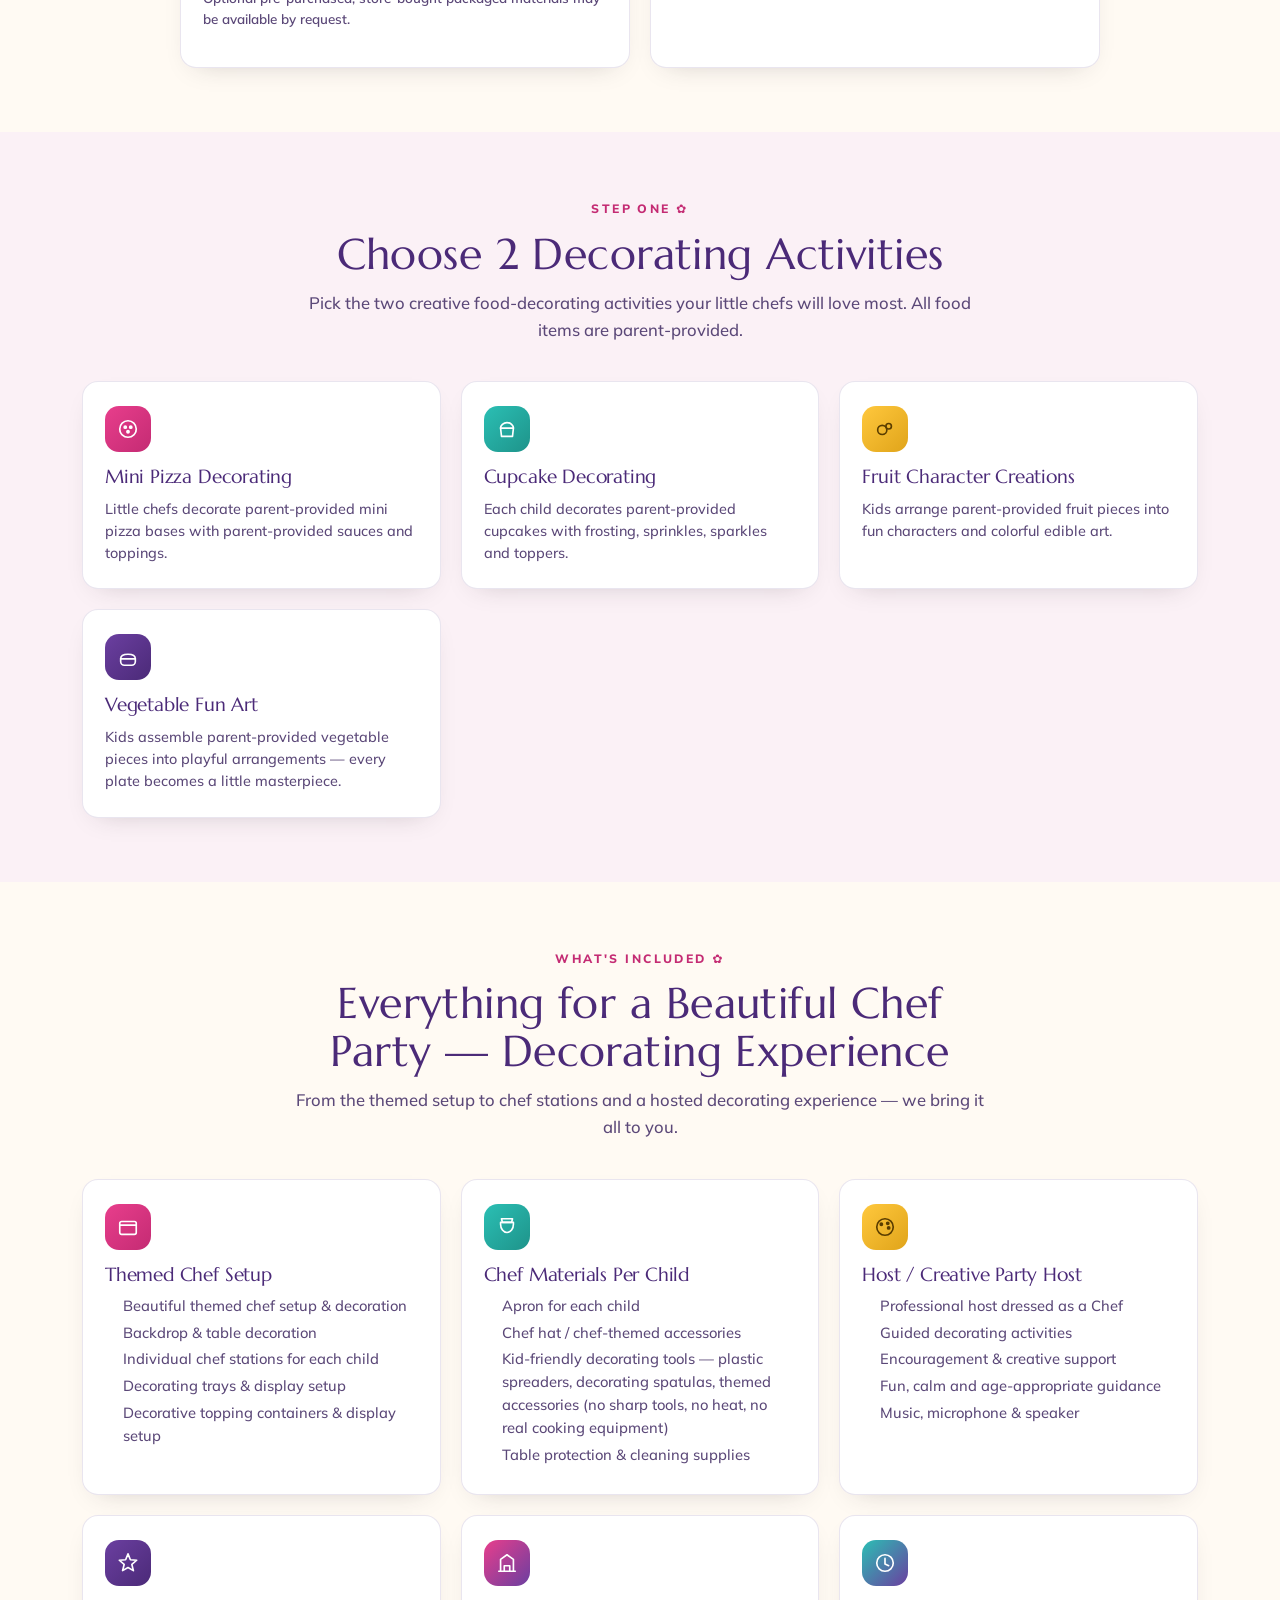
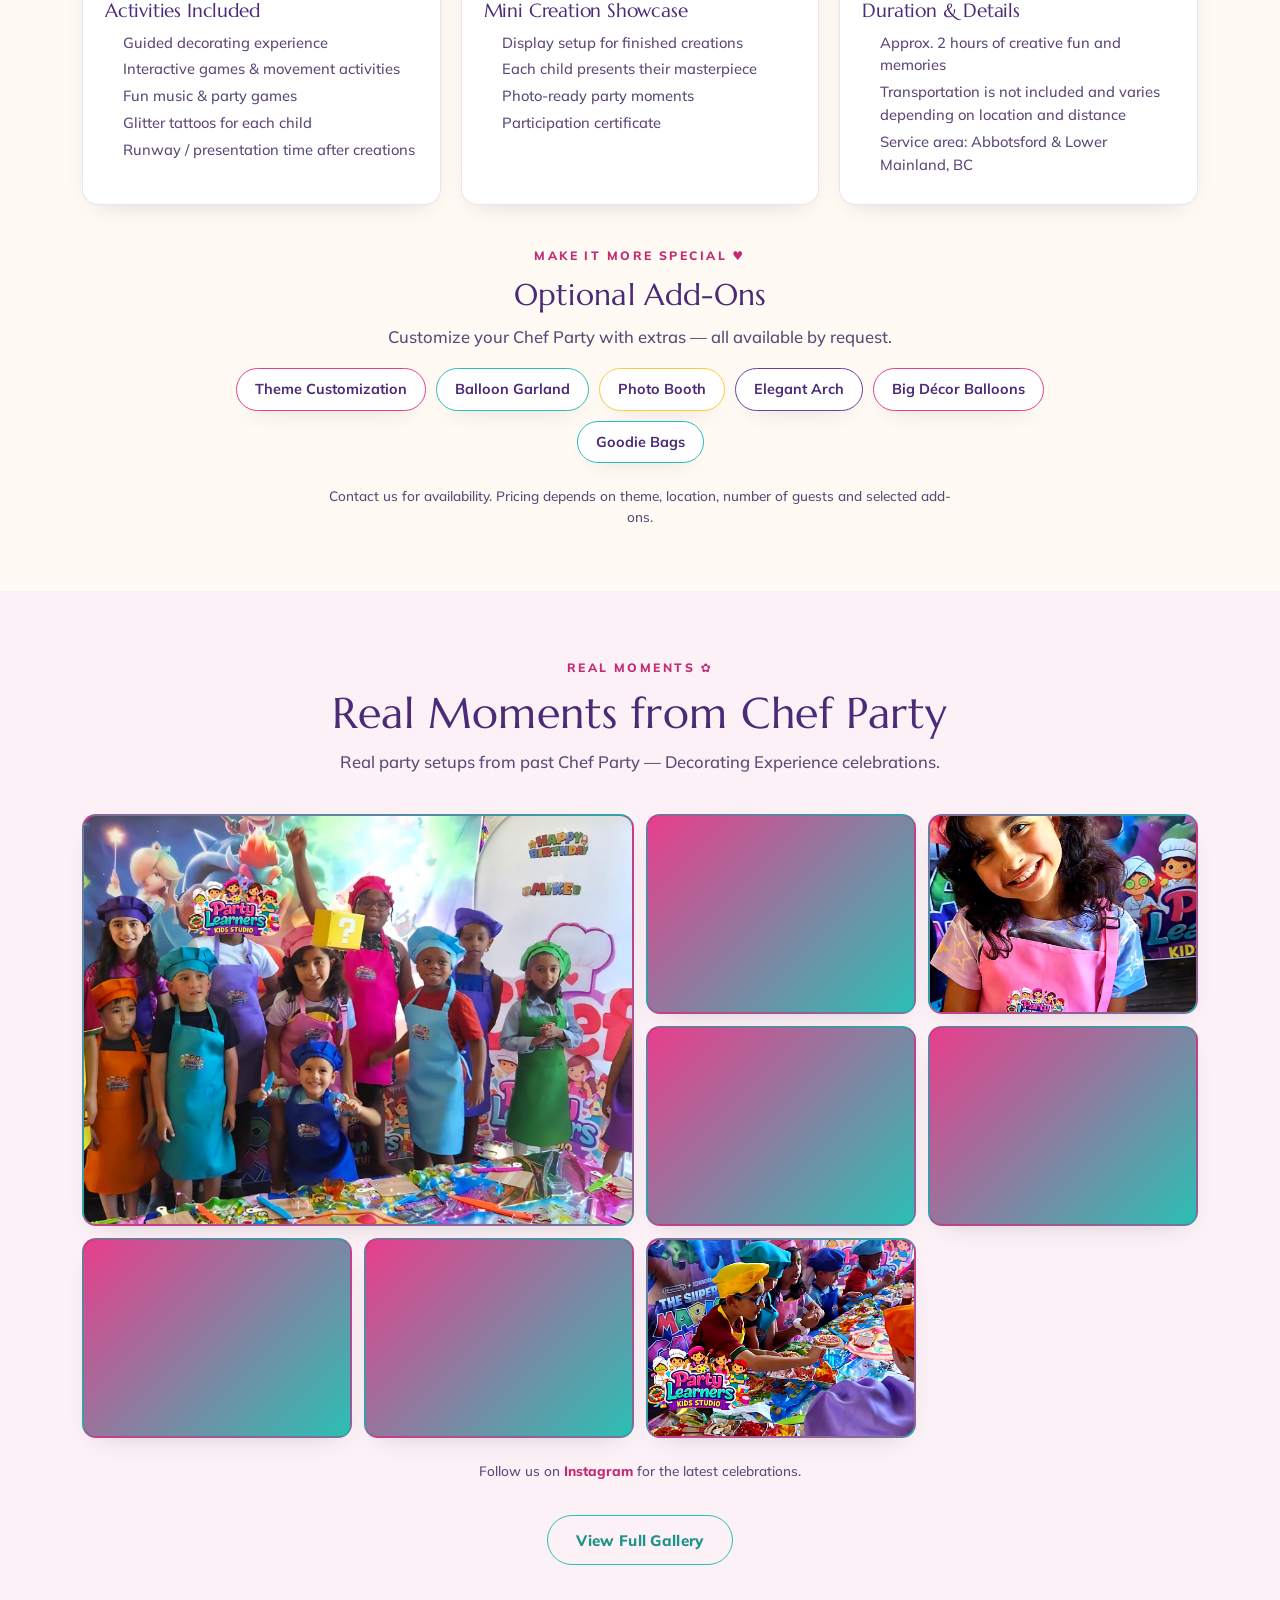
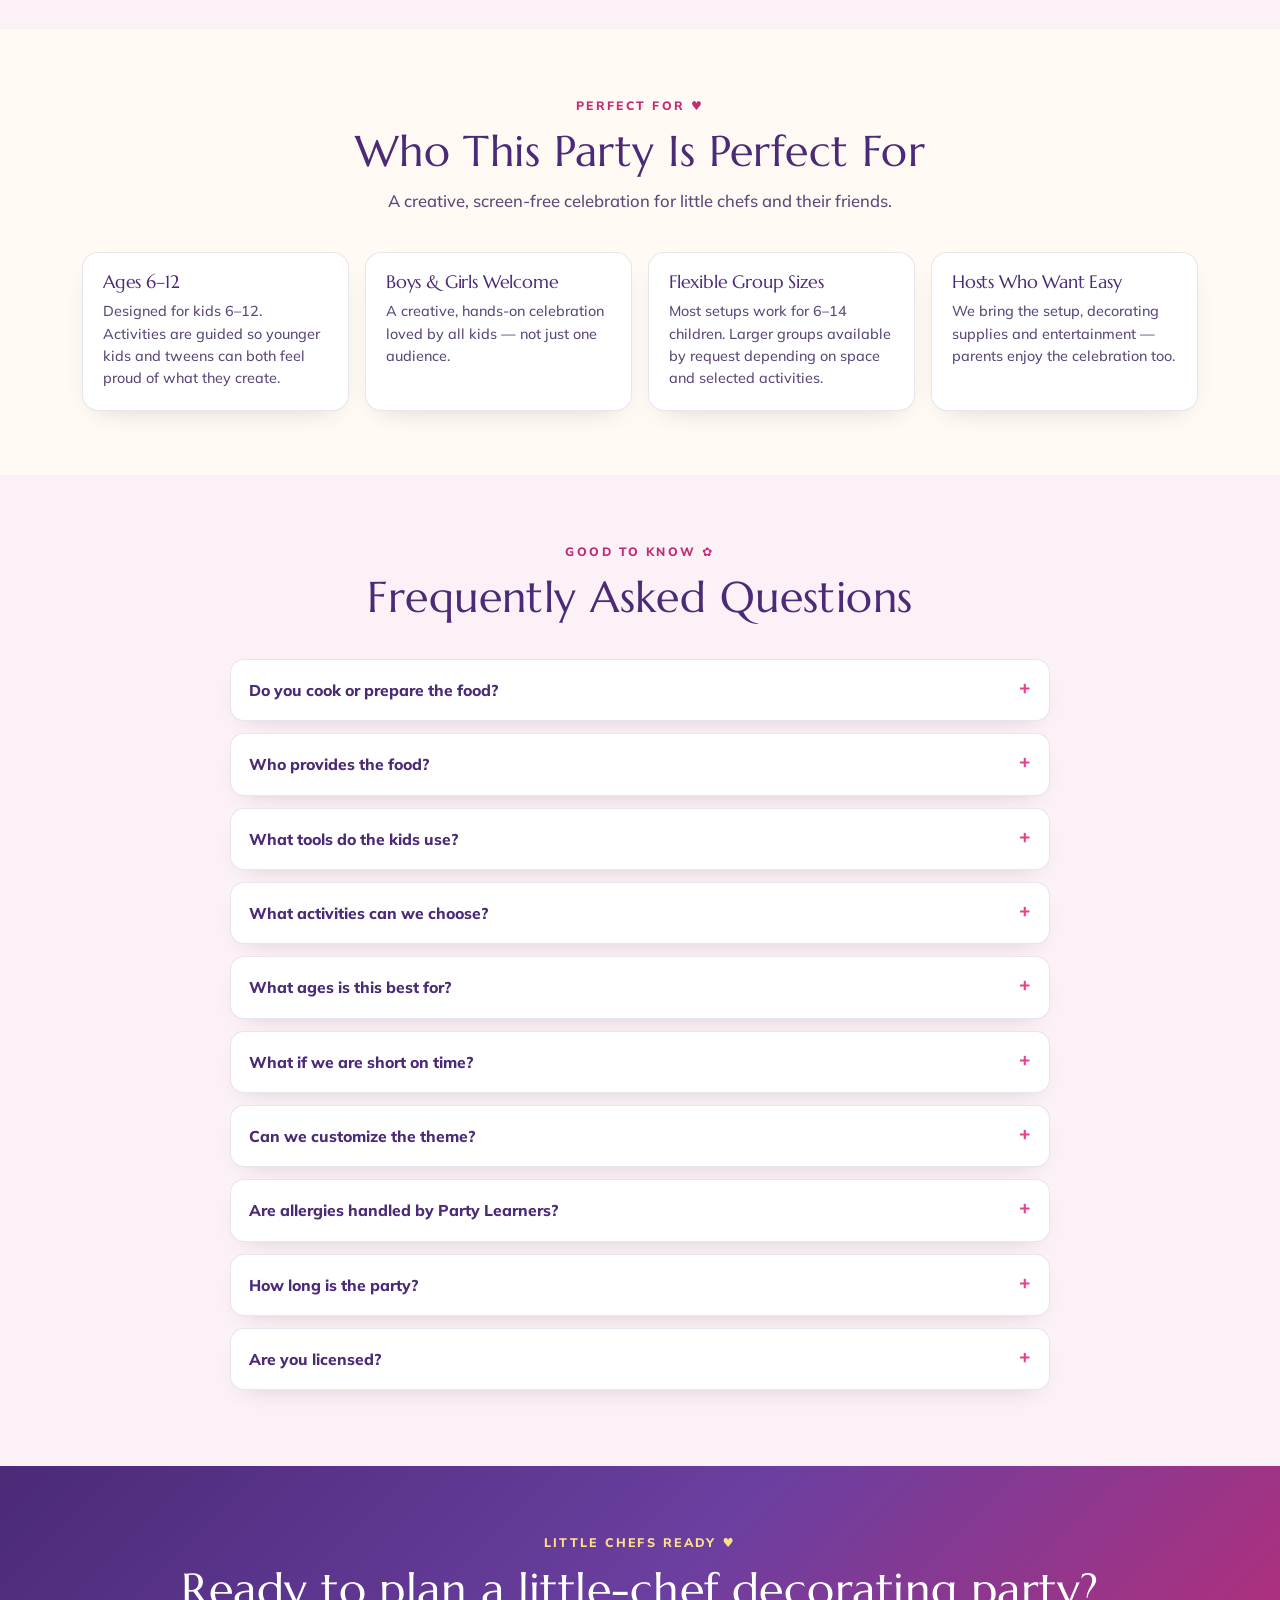
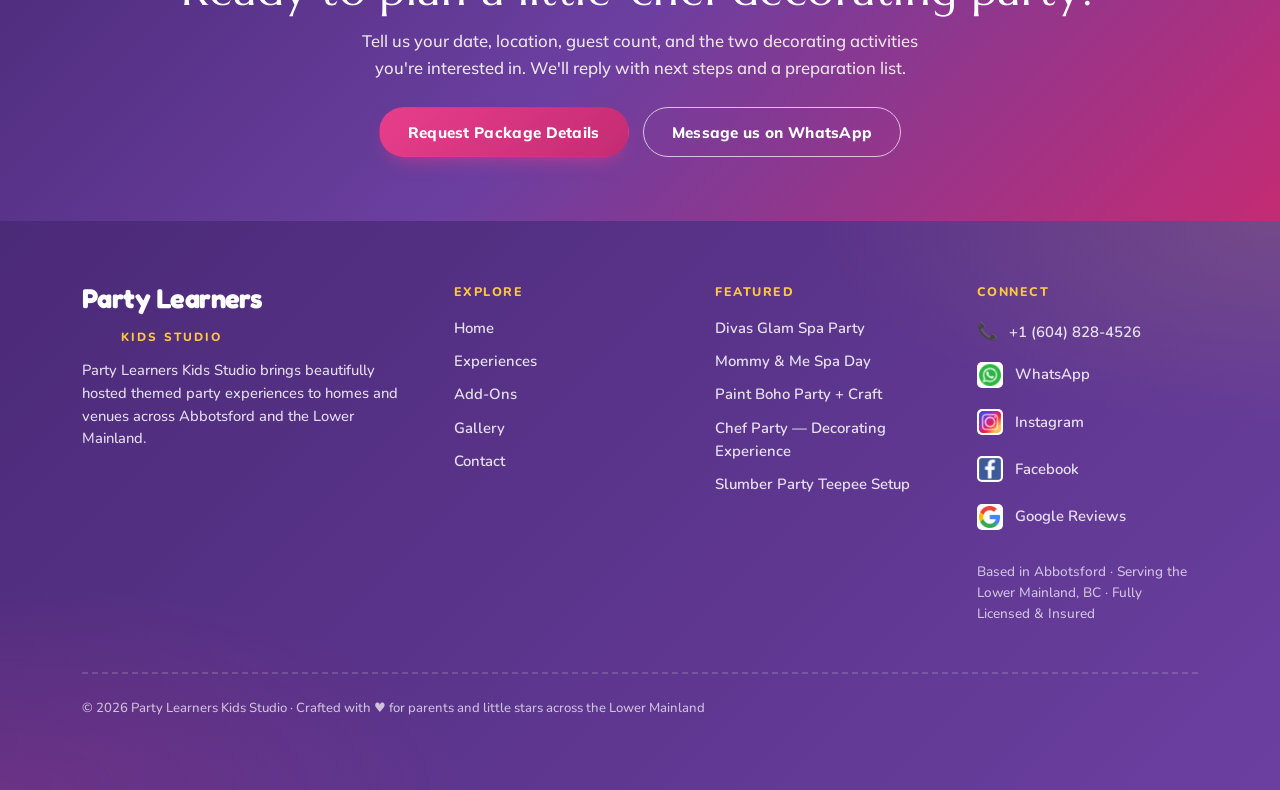
==== commit 542159f3: "UX cleanup: Mommy & Me as 5th signature experience + simplify IA - Remove top-level 'Specialty & Add" ====
--- a/chef-party.html
+++ b/chef-party.html
@@ -121,19 +121,12 @@
           <ul class="submenu" id="submenu-experiences" role="menu">
             <li role="none"><a role="menuitem" href="experiences.html">All Experiences (Compare)</a></li>
             <li role="none"><a role="menuitem" href="divas-glam-spa-party.html">Divas Glam Spa Party</a></li>
+            <li role="none"><a role="menuitem" href="mommy-and-me-spa-day.html">Mommy &amp; Me Spa Day</a></li>
             <li role="none"><a role="menuitem" href="paint-boho-party.html">Paint Boho Party + Craft</a></li>
             <li role="none"><a role="menuitem" href="chef-party.html">Chef Party — Decorating Experience</a></li>
             <li role="none"><a role="menuitem" href="slumber-party-teepee-setup.html">Slumber Party Teepee Setup</a></li>
             <li role="none"><a role="menuitem" href="experiences.html#coming-soon">Science Party — Available by Request</a></li>
             <li role="none"><a role="menuitem" href="experiences.html#coming-soon">Craft &amp; Jewelry Party — Available by Request</a></li>
-          </ul>
-        </li>
-        <li class="has-submenu">
-          <button type="button" class="submenu-toggle" aria-haspopup="true" aria-expanded="false" aria-controls="submenu-addons">Specialty &amp; Add-Ons <span class="submenu-caret" aria-hidden="true">▾</span></button>
-          <ul class="submenu" id="submenu-addons" role="menu">
-            <li role="none"><a role="menuitem" href="mommy-and-me-spa-day.html">Mommy &amp; Me Spa Day — Specialty</a></li>
-            <li role="none"><a role="menuitem" href="experiences.html#add-ons">Glitter Bar — Add-On</a></li>
-            <li role="none"><a role="menuitem" href="experiences.html#add-ons">Premium Décor — Add-On</a></li>
           </ul>
         </li>
         <li><a href="gallery.html">Gallery</a></li>
@@ -533,12 +526,12 @@
       </div>
       <div>
         <h4>Featured</h4>
-        <ul>
+                <ul>
           <li><a href="divas-glam-spa-party.html">Divas Glam Spa Party</a></li>
+          <li><a href="mommy-and-me-spa-day.html">Mommy &amp; Me Spa Day</a></li>
           <li><a href="paint-boho-party.html">Paint Boho Party + Craft</a></li>
           <li><a href="chef-party.html">Chef Party — Decorating Experience</a></li>
           <li><a href="slumber-party-teepee-setup.html">Slumber Party Teepee Setup</a></li>
-          <li><a href="mommy-and-me-spa-day.html">Mommy &amp; Me Spa Day</a></li>
         </ul>
       </div>
       <div>
--- a/css/service-v2.css
+++ b/css/service-v2.css
@@ -262,3 +262,66 @@
   .svc-v2 .sv-banner { padding: 18px 18px; }
 }
 @media (max-width: 480px) { .svc-v2 .sv-perfect { grid-template-columns: 1fr; } }
+
+/* ============================================================
+   Sprint 5 — Gallery + Contact page shells & polish
+   ============================================================ */
+/* Centered page hero (gallery + contact) */
+.svc-v2 .sv-pagehero { background: linear-gradient(135deg, var(--party-cream-2), var(--party-cream)); text-align: center; padding: 56px 0 46px; }
+.svc-v2 .sv-pagehero__eyebrow { display: inline-block; font-weight: 800; font-size: .78rem; letter-spacing: .2em; text-transform: uppercase; color: var(--party-fuchsia); margin-bottom: 12px; }
+.svc-v2 .sv-pagehero h1 { font-family: var(--sv-serif); font-weight: 400; color: var(--party-purple-deep); font-size: clamp(2.1rem, 5vw, 3.2rem); line-height: 1.06; margin: 0 0 14px; }
+.svc-v2 .sv-pagehero p { font-size: clamp(1rem, 2vw, 1.15rem); line-height: 1.6; color: var(--party-ink-soft); max-width: 640px; margin: 0 auto 24px; }
+.svc-v2 .sv-pagehero__actions { display: flex; gap: 14px; justify-content: center; flex-wrap: wrap; }
+
+/* Gallery filter chips — works with existing main.js .gallery-filter logic */
+.svc-v2 .gallery-filters { display: flex; flex-wrap: wrap; gap: 10px; justify-content: center; margin: 0 auto 30px; max-width: 920px; }
+.svc-v2 .gallery-filter { font-family: var(--sv-sans); font-weight: 800; font-size: .86rem; padding: 9px 18px; border-radius: 999px; border: 1.5px solid var(--party-cream-2); background: #fff; color: var(--party-purple-deep); cursor: pointer; box-shadow: var(--sv-shadow-soft); transition: transform .2s ease, border-color .2s ease, background .2s ease; }
+.svc-v2 .gallery-filter:hover { transform: translateY(-2px); border-color: var(--party-pink); }
+.svc-v2 .gallery-filter.active { background: linear-gradient(135deg, var(--party-pink), var(--party-fuchsia)); color: #fff; border-color: transparent; }
+
+/* Gallery grid items — rounded + soft shadow (keeps the existing masonry layout) */
+.svc-v2 .gallery-item { border-radius: 14px; box-shadow: var(--sv-shadow-soft); }
+
+/* honest gallery note + mommy note */
+.svc-v2 .sv-gallery-note { max-width: 760px; margin: 0 auto 26px; text-align: center; font-size: .9rem; line-height: 1.55; color: var(--party-ink-soft); background: rgba(232,62,140,.05); border: 1px dashed var(--party-pink); border-radius: 12px; padding: 12px 16px; }
+.svc-v2 .sv-gallery-note a { color: var(--party-fuchsia); font-weight: 800; text-decoration: none; }
+
+/* Contact layout */
+.svc-v2 .contact-grid { display: grid; grid-template-columns: 1.25fr .85fr; gap: 30px; align-items: start; max-width: 1100px; margin: 0 auto; }
+.svc-v2 .contact-form { background: #fff; border: 1px solid var(--sv-line); border-radius: var(--sv-radius-lg); padding: 28px 26px; box-shadow: var(--sv-shadow); }
+.svc-v2 .contact-form h2 { font-family: var(--sv-serif); font-weight: 400; color: var(--party-purple-deep); font-size: 1.5rem; margin: 0 0 6px; }
+.svc-v2 .contact-form .form-row { display: grid; grid-template-columns: 1fr 1fr; gap: 14px 16px; margin-bottom: 14px; }
+.svc-v2 .contact-form .form-row.single { grid-template-columns: 1fr; }
+.svc-v2 .contact-form .form-group { display: flex; flex-direction: column; }
+.svc-v2 .contact-form label { font-weight: 700; font-size: .82rem; color: var(--party-purple-deep); margin-bottom: 6px; }
+.svc-v2 .contact-form input, .svc-v2 .contact-form select, .svc-v2 .contact-form textarea { width: 100%; padding: 12px 13px; border: 1.5px solid var(--party-cream-2); border-radius: 12px; font-family: var(--sv-sans); font-size: .95rem; color: var(--party-ink); background: var(--party-cream); }
+.svc-v2 .contact-form input:focus, .svc-v2 .contact-form select:focus, .svc-v2 .contact-form textarea:focus { outline: none; border-color: var(--party-pink); box-shadow: 0 0 0 3px rgba(232,62,140,.12); background: #fff; }
+.svc-v2 .contact-form textarea { min-height: 110px; resize: vertical; }
+.svc-v2 .contact-form .required { color: var(--party-fuchsia); }
+.svc-v2 .contact-form .form-actions { display: flex; flex-direction: column; gap: 8px; align-items: stretch; }
+.svc-v2 .contact-form .form-actions .btn, .svc-v2 .contact-form button[type="submit"] { background: linear-gradient(135deg, var(--party-pink), var(--party-fuchsia)); color: #fff; border: none; border-radius: 999px; padding: 15px 32px; font-weight: 800; font-size: 1rem; cursor: pointer; box-shadow: 0 10px 22px -12px rgba(232,62,140,.85); transition: transform .2s ease, box-shadow .2s ease; }
+.svc-v2 .contact-form button[type="submit"]:hover { transform: translateY(-2px); }
+.svc-v2 .contact-form .form-note { text-align: center; font-size: .82rem; color: var(--party-ink-soft); font-weight: 600; }
+.svc-v2 .contact-form .form-success { display: none; margin-top: 14px; padding: 14px 16px; background: rgba(43,191,180,.1); border: 1px solid var(--party-aqua); border-radius: 12px; color: var(--party-ink); font-weight: 700; }
+.svc-v2 .contact-form .form-success.is-visible { display: block; }
+.svc-v2 .contact-form .form-success a { color: var(--party-fuchsia); font-weight: 800; text-decoration: none; }
+
+/* Contact aside cards */
+.svc-v2 .contact-aside { display: flex; flex-direction: column; gap: 18px; }
+.svc-v2 .info-card { background: #fff; border: 1px solid var(--sv-line); border-radius: var(--sv-radius); padding: 22px; box-shadow: var(--sv-shadow-soft); }
+.svc-v2 .info-card h3 { font-family: var(--sv-serif); font-weight: 400; color: var(--party-purple-deep); font-size: 1.2rem; margin: 0 0 12px; }
+.svc-v2 .info-card ol, .svc-v2 .info-card ul.list { margin: 0; padding-left: 18px; }
+.svc-v2 .info-card li { font-size: .9rem; line-height: 1.55; color: var(--party-ink-soft); margin-bottom: 6px; }
+.svc-v2 .social-links { display: flex; flex-direction: column; gap: 10px; }
+.svc-v2 .social-link { display: flex; align-items: center; gap: 12px; text-decoration: none; padding: 10px 12px; border-radius: 12px; border: 1px solid var(--sv-line); transition: border-color .2s ease, transform .2s ease; }
+.svc-v2 .social-link:hover { border-color: var(--party-pink); transform: translateY(-2px); }
+.svc-v2 .social-link-icon { width: 38px; height: 38px; flex-shrink: 0; border-radius: 10px; display: grid; place-items: center; color: #fff; background: linear-gradient(135deg, var(--party-pink), var(--party-purple)); }
+.svc-v2 .social-link-icon svg { width: 20px; height: 20px; }
+.svc-v2 .social-link strong { display: block; color: var(--party-purple-deep); font-size: .95rem; }
+.svc-v2 .social-link small { display: block; color: var(--party-ink-soft); font-size: .8rem; }
+.svc-v2 .form-helper { background: linear-gradient(135deg, rgba(232,62,140,.06), rgba(43,191,180,.06)); border: 1px solid var(--sv-line); border-radius: 14px; padding: 18px 20px; margin: 8px 0 20px; }
+.svc-v2 .form-helper h4 { font-family: var(--sv-serif); font-weight: 400; color: var(--party-purple-deep); font-size: 1.05rem; margin: 0 0 6px; }
+.svc-v2 .form-helper p { font-size: .92rem; line-height: 1.55; color: var(--party-ink-soft); margin: 0; }
+
+@media (max-width: 900px) { .svc-v2 .contact-grid { grid-template-columns: 1fr; } }
+@media (max-width: 560px) { .svc-v2 .contact-form .form-row { grid-template-columns: 1fr; } }
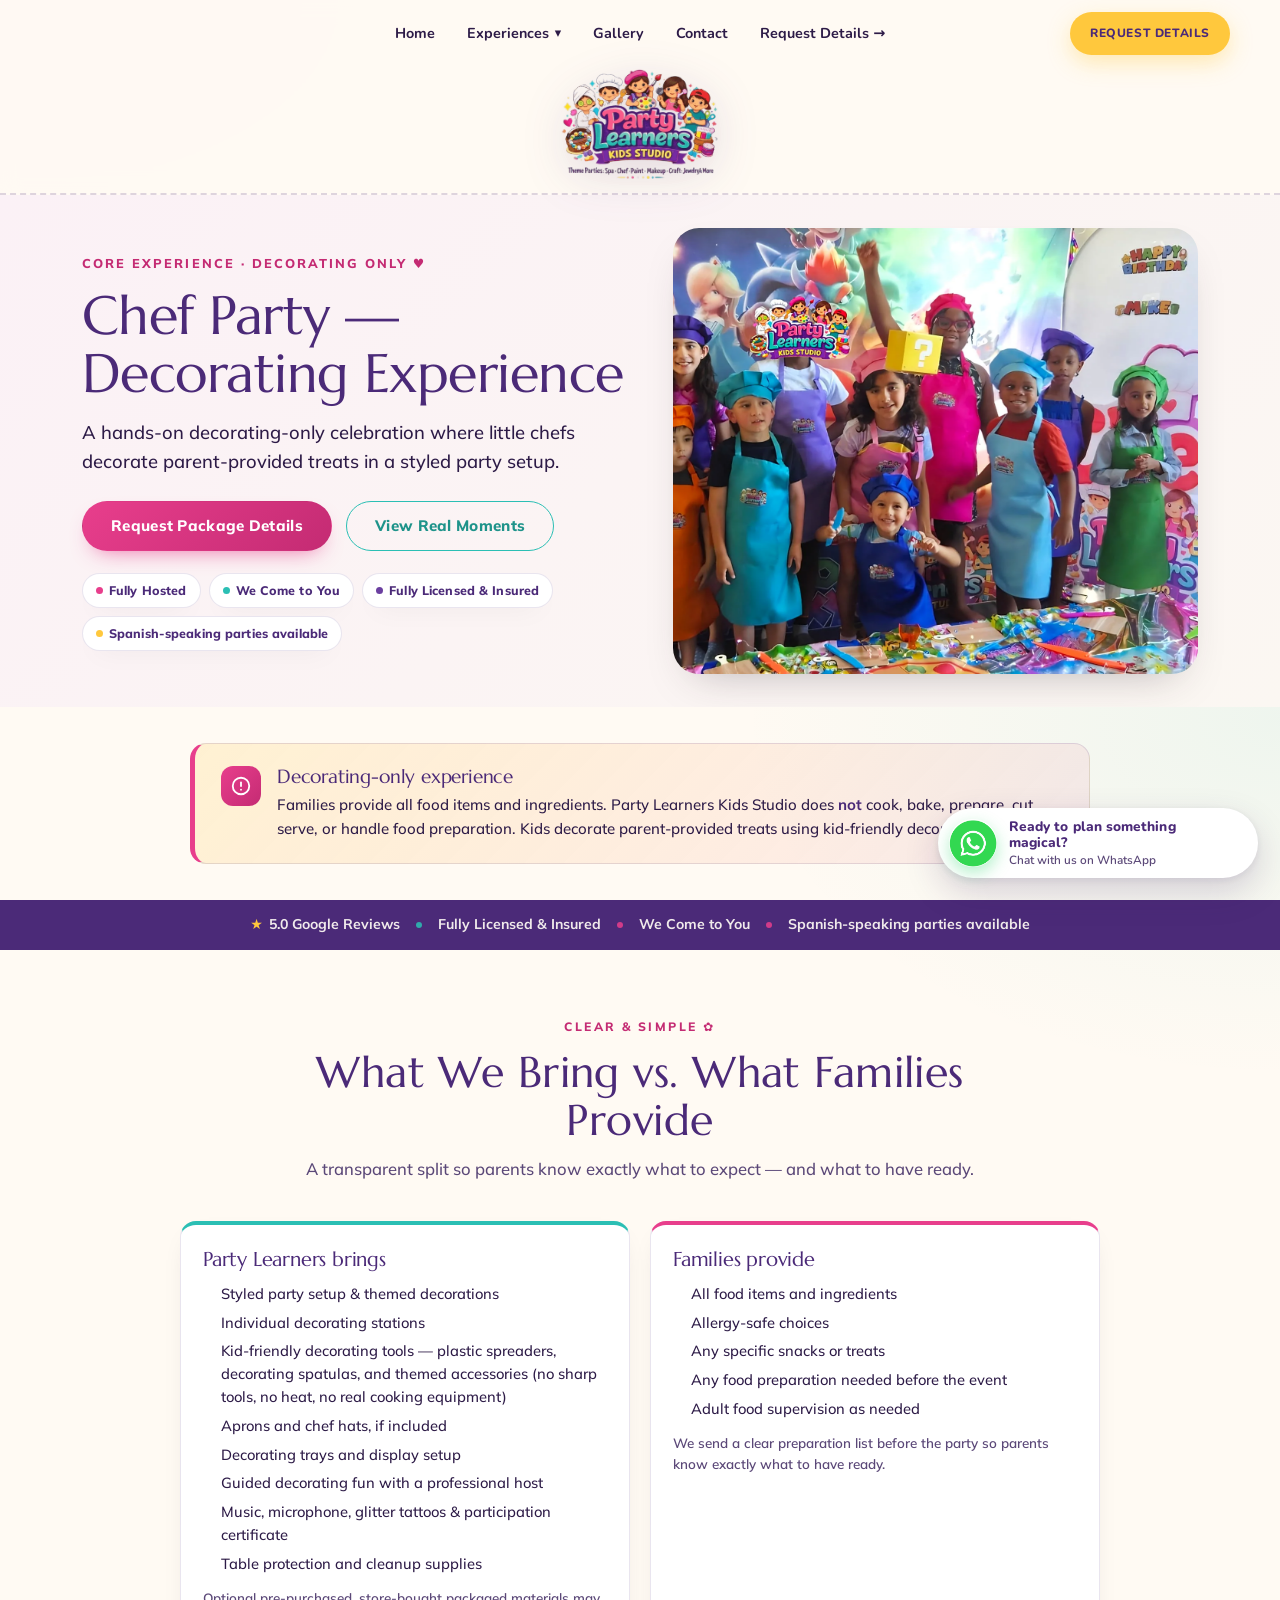
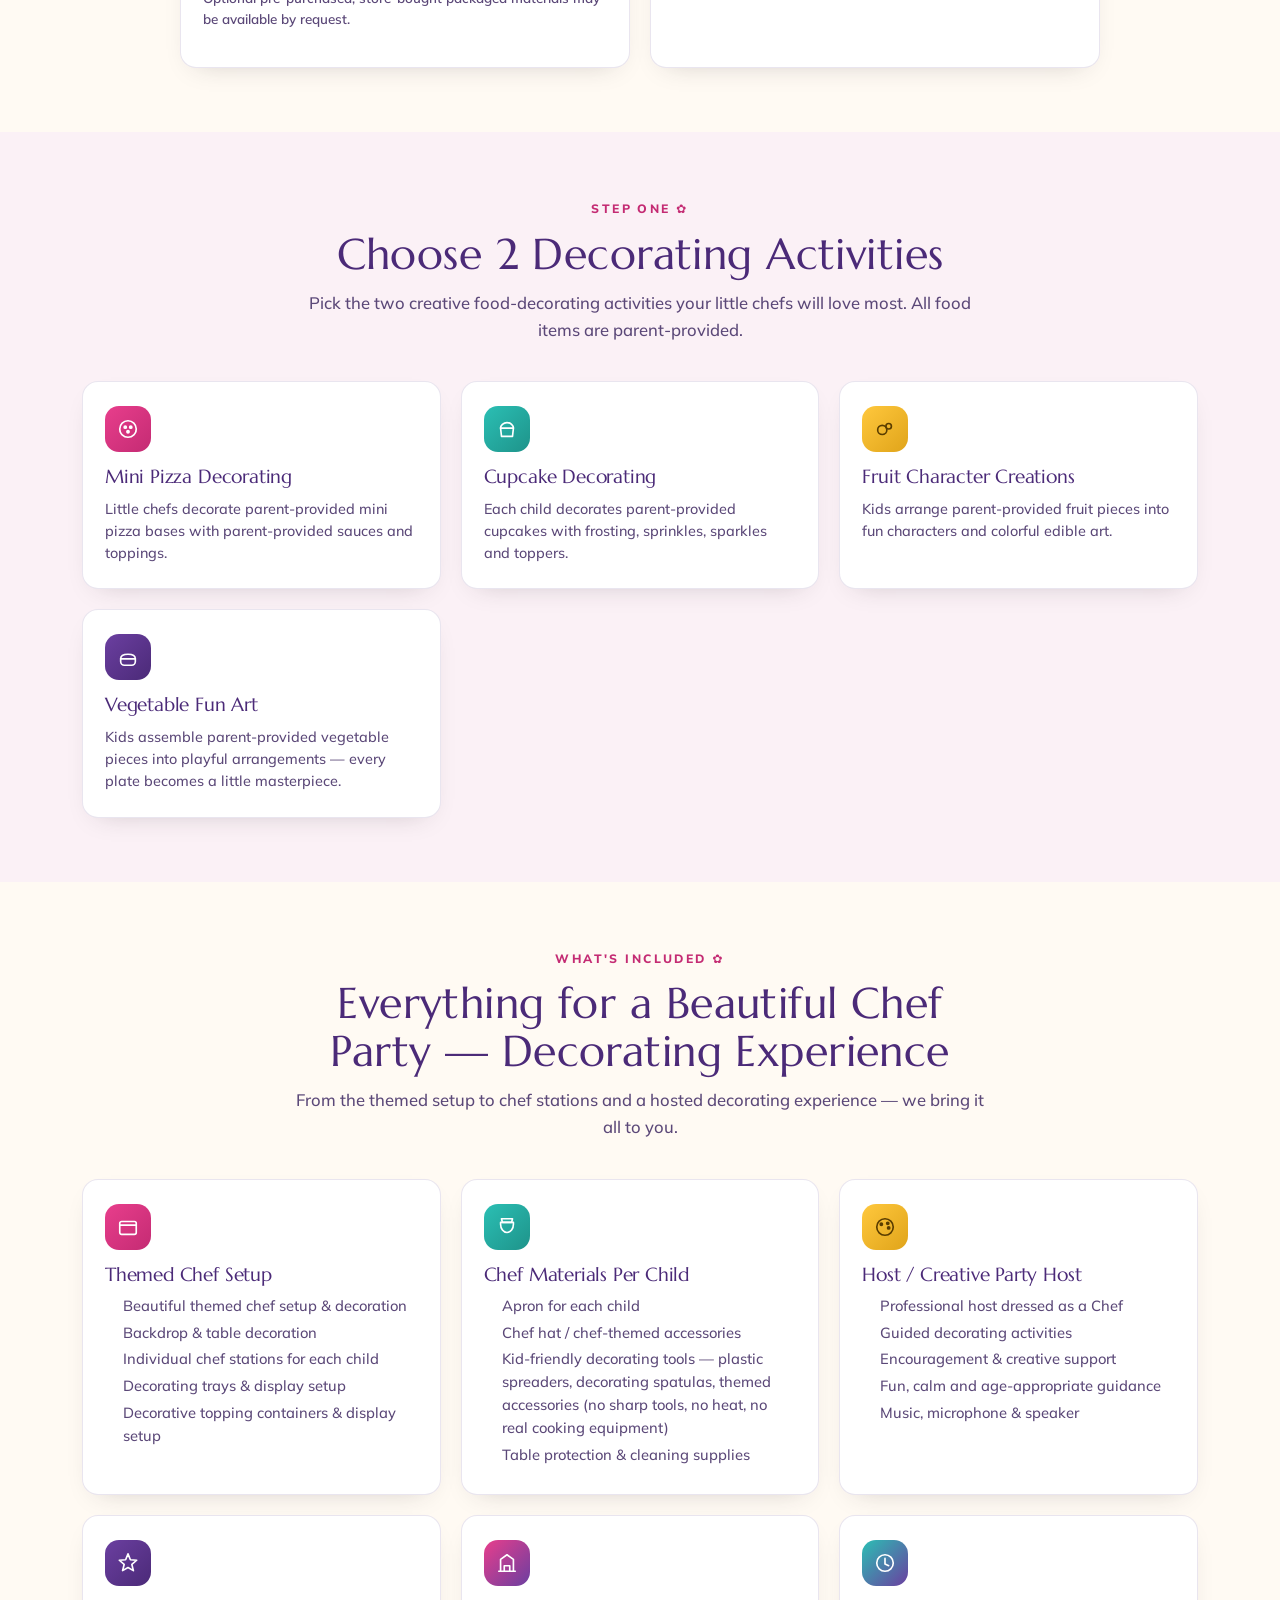
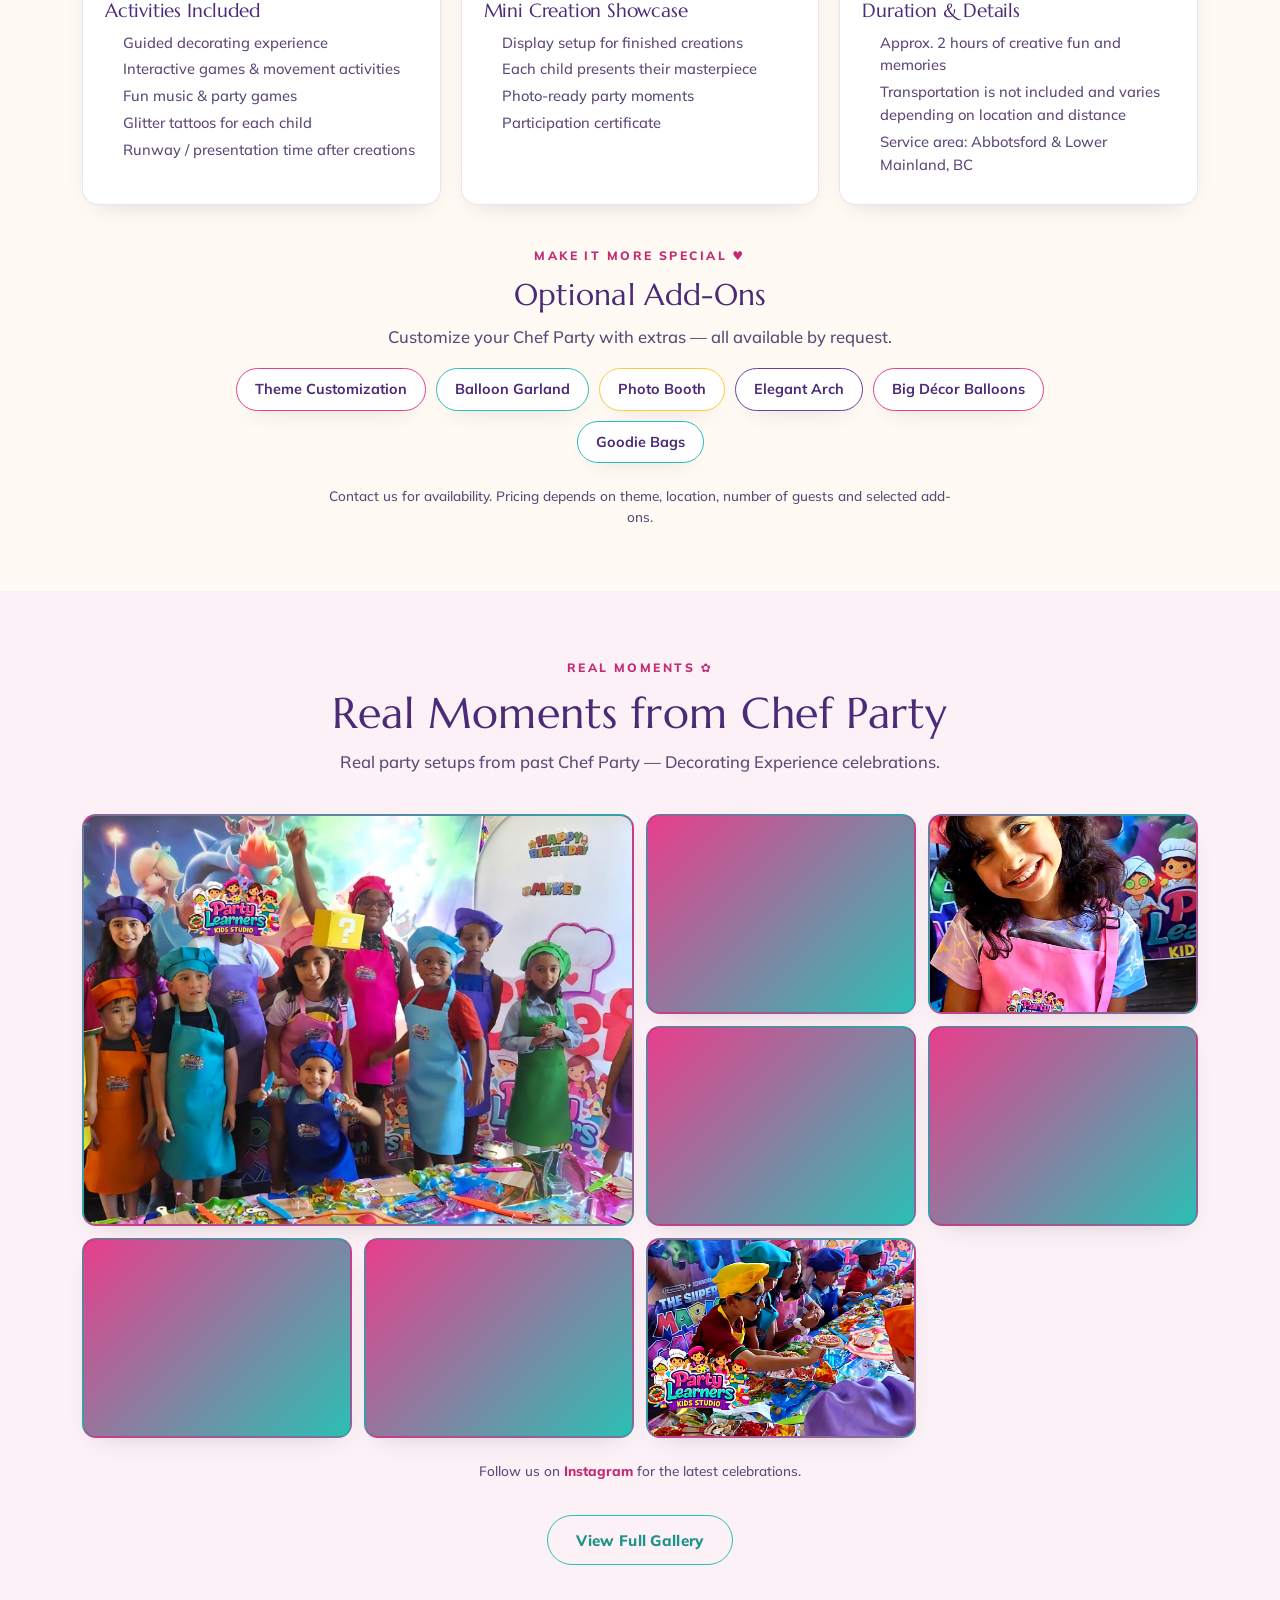
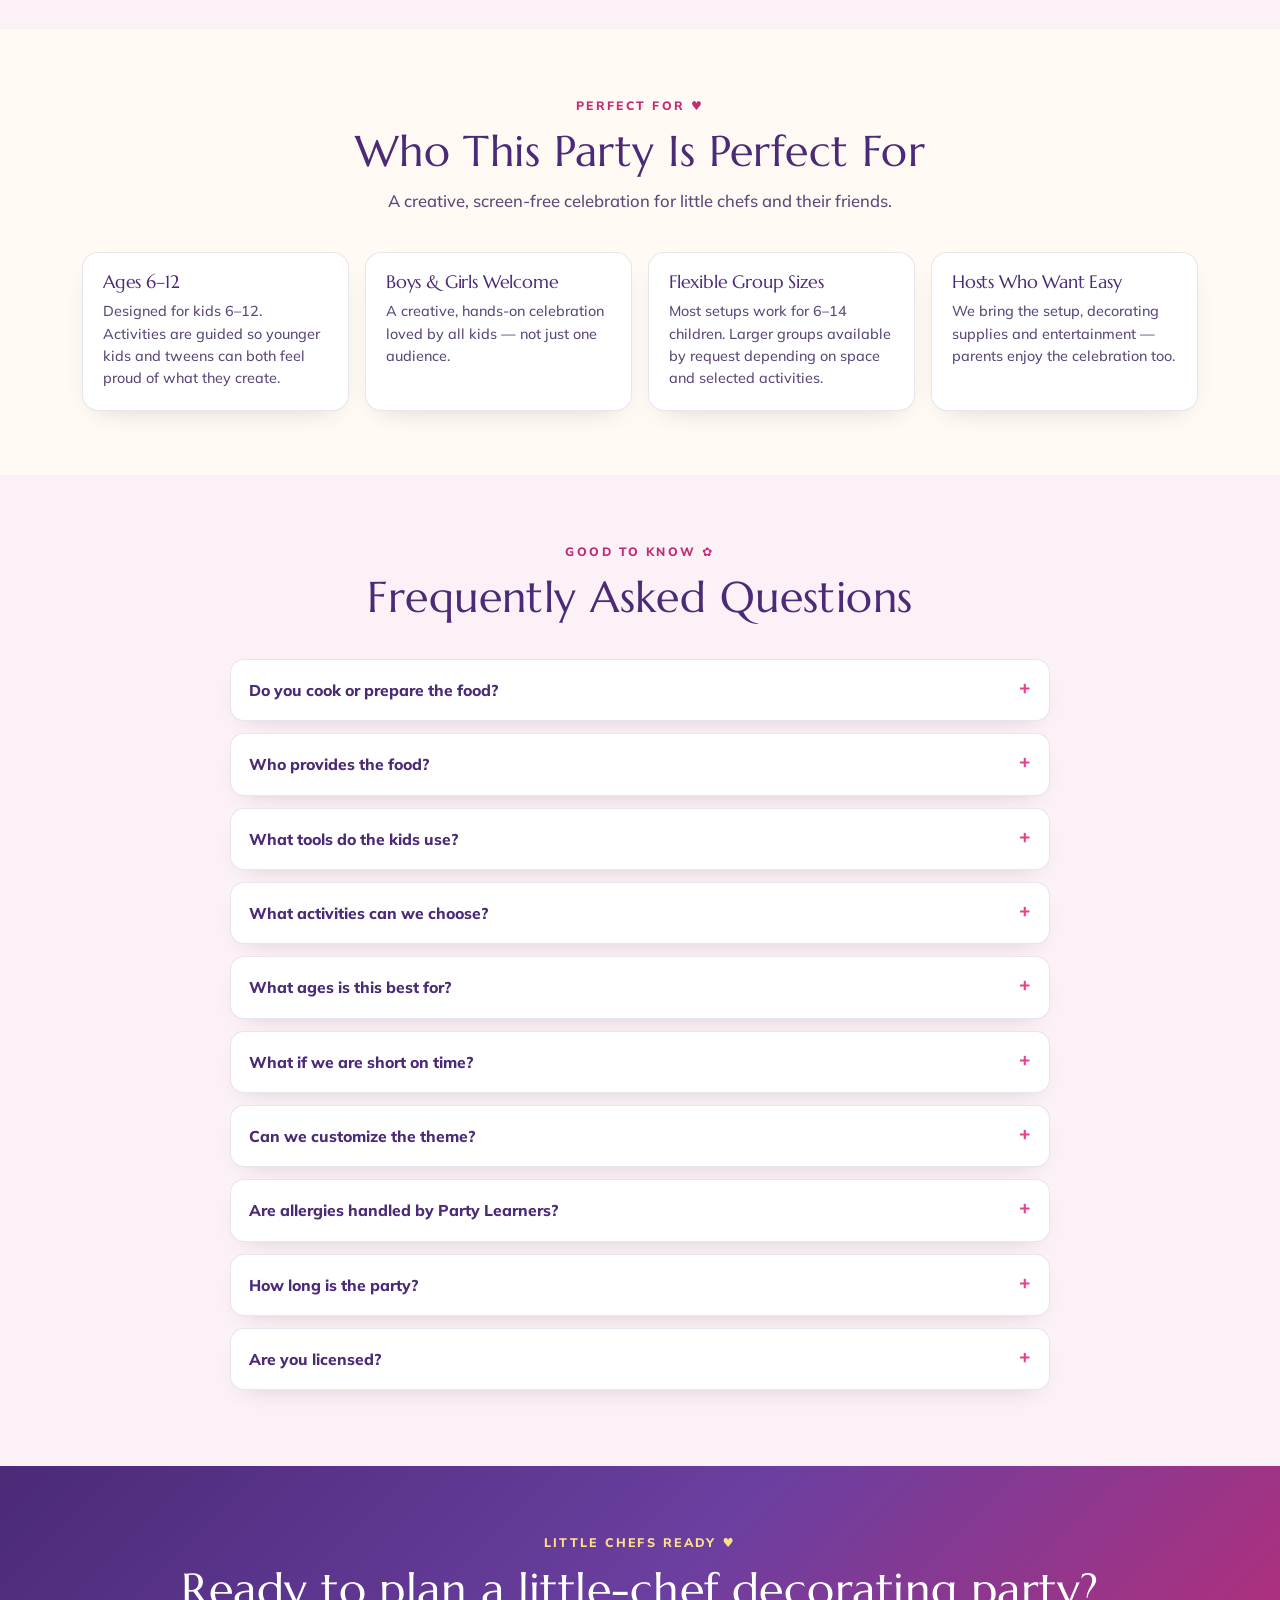
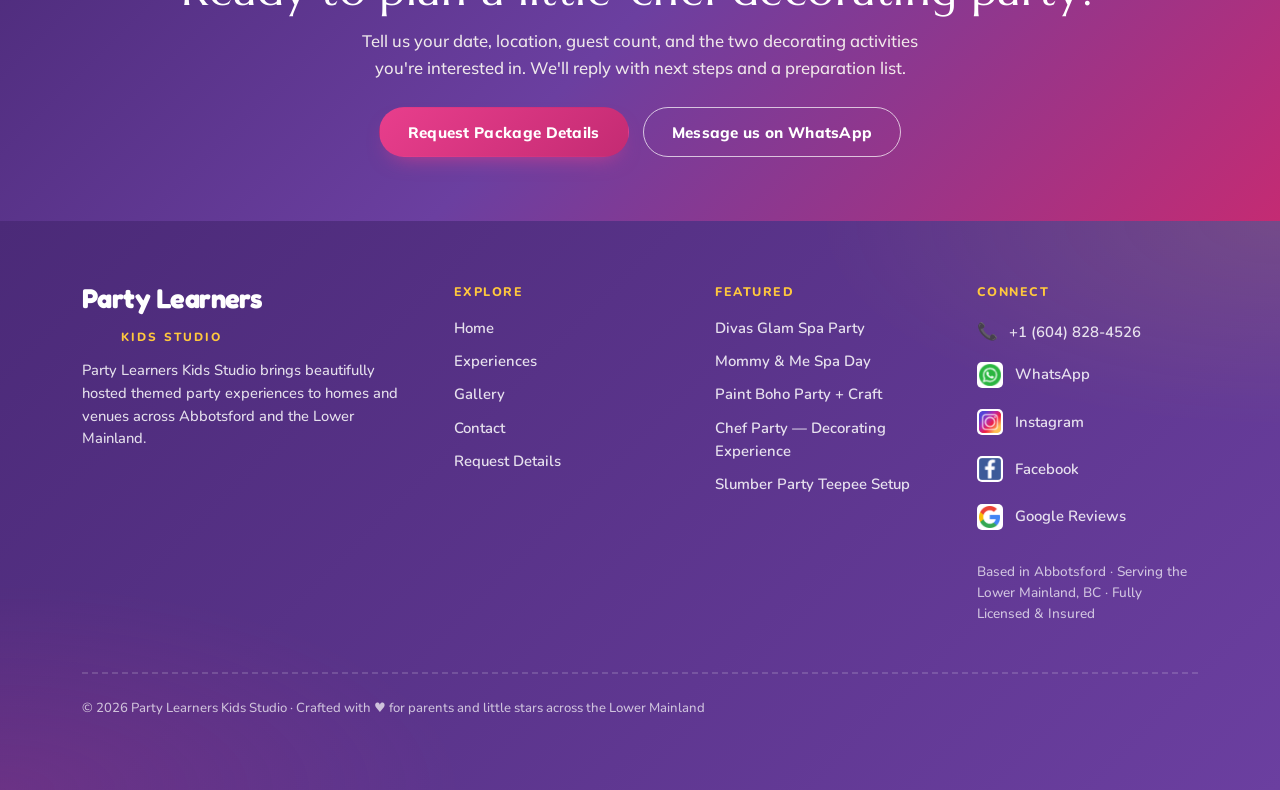
==== commit b305fd68: "Sprint 6C: homepage conversion polish + footer cleanup - Footer Explore: remove standalone 'Add-Ons'" ====
--- a/chef-party.html
+++ b/chef-party.html
@@ -10,8 +10,8 @@
   <link href="https://fonts.googleapis.com/css2?family=Fredoka:wght@400;500;600;700&family=Nunito:wght@500;600;700;800&family=Caveat:wght@700&family=Playfair+Display:ital,wght@1,500;1,600;1,700&family=Marcellus&family=Cormorant+Garamond:wght@500;600;700&family=Mulish:wght@400;500;600;700;800&display=swap" rel="stylesheet" />
   <link rel="preload" as="image" href="images/logo-banner.png" />
   <link rel="preload" as="image" href="images/chef-party-group-colorful-aprons.jpg?v=2" />
-  <link rel="stylesheet" href="css/style.css?v=66" />
-  <link rel="stylesheet" href="css/service-v2.css?v=66" />
+  <link rel="stylesheet" href="css/style.css?v=68" />
+  <link rel="stylesheet" href="css/service-v2.css?v=68" />
   <link rel="canonical" href="https://www.partylearners.ca/chef-party.html" />
 
   <meta property="og:type" content="website" />
@@ -519,9 +519,9 @@
         <ul>
           <li><a href="index.html">Home</a></li>
           <li><a href="experiences.html">Experiences</a></li>
-          <li><a href="experiences.html#add-ons">Add-Ons</a></li>
           <li><a href="gallery.html">Gallery</a></li>
           <li><a href="contact.html">Contact</a></li>
+          <li><a href="contact.html">Request Details</a></li>
         </ul>
       </div>
       <div>
@@ -569,6 +569,6 @@
   </span>
 </a>
 
-<script src="js/main.js?v=66"></script>
+<script src="js/main.js?v=68"></script>
 </body>
 </html>
--- a/css/service-v2.css
+++ b/css/service-v2.css
@@ -221,6 +221,9 @@
 }
 @media (max-width: 420px) {
   .svc-v2 .sv-gallery { grid-template-columns: 1fr; grid-auto-rows: 220px; }
+  /* On a single-column grid a spanning feature tile would force a broken ~43px
+     implicit 2nd column — reset it so every tile is a clean full-width row. */
+  .svc-v2 .sv-gallery .gallery-item.feature { grid-column: auto; grid-row: auto; }
 }
 @media (prefers-reduced-motion: reduce) {
   .svc-v2 .pv-btn:hover { transform: none; }
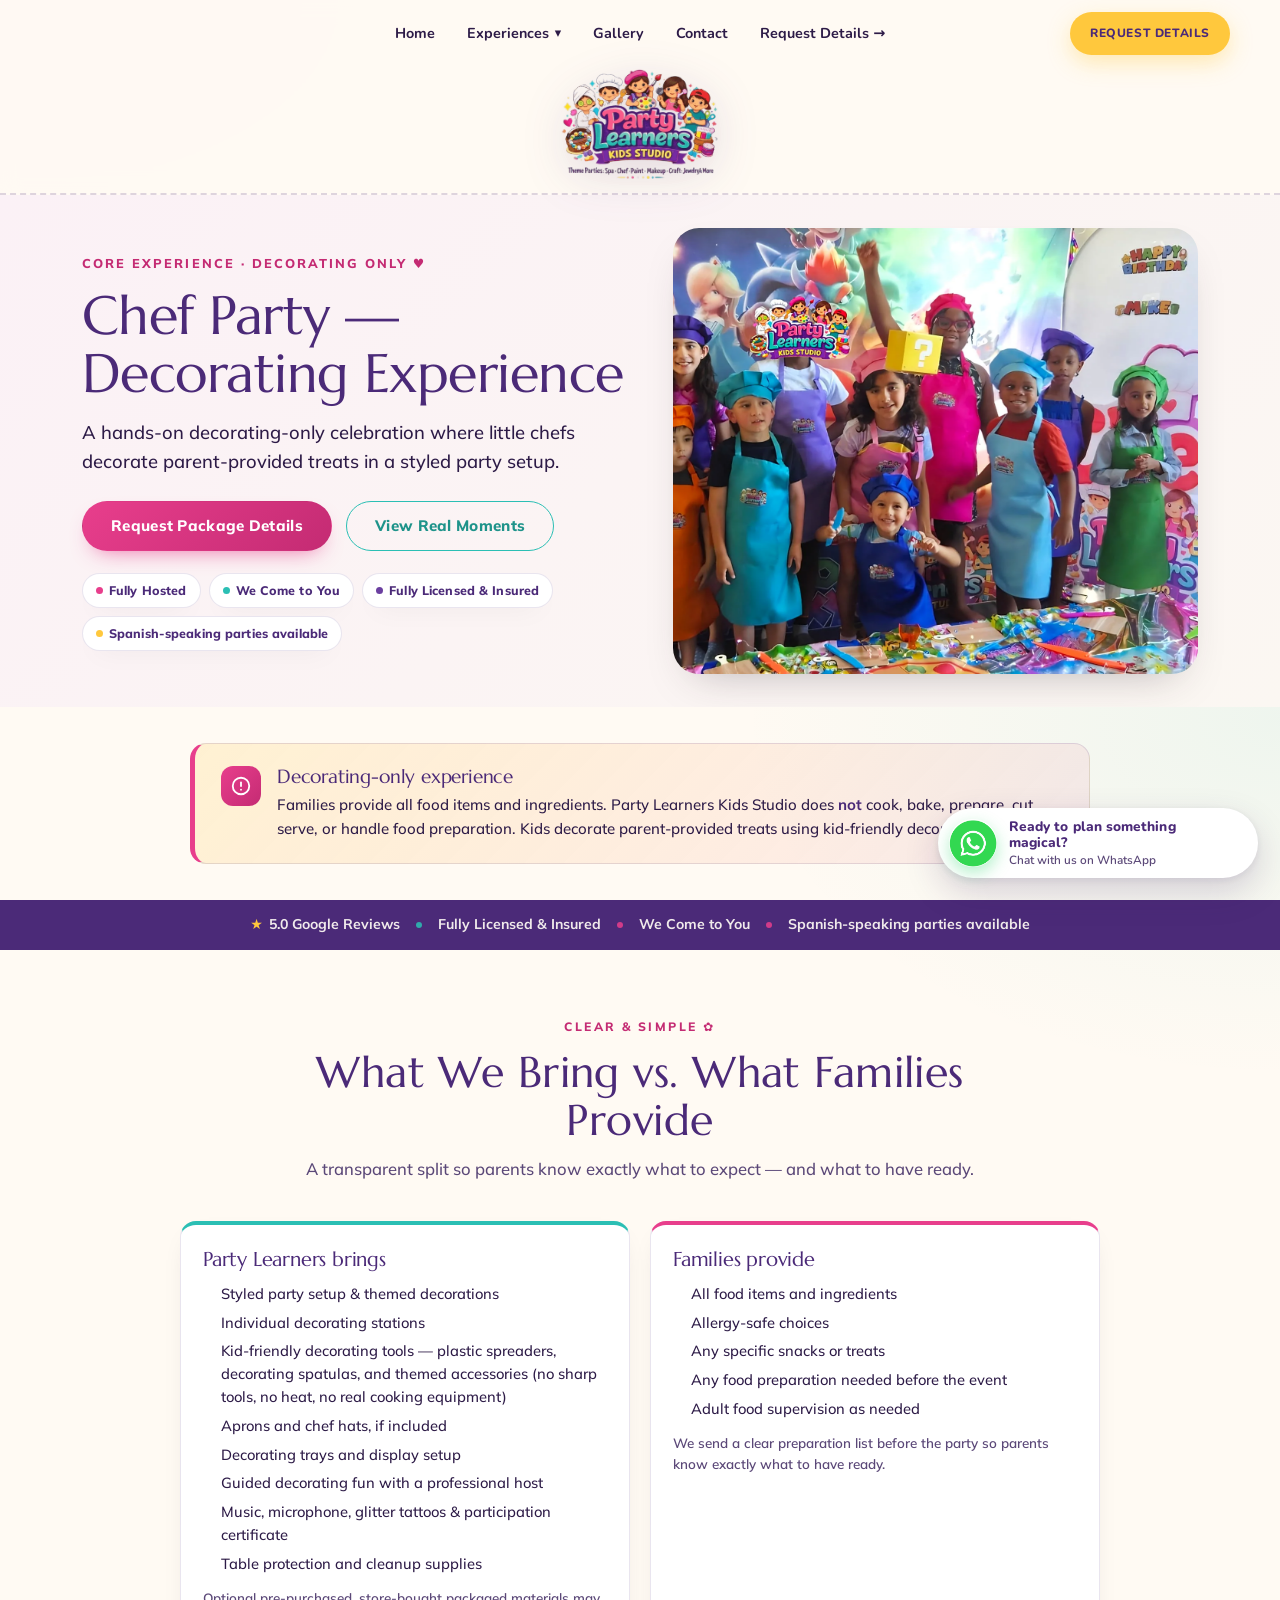
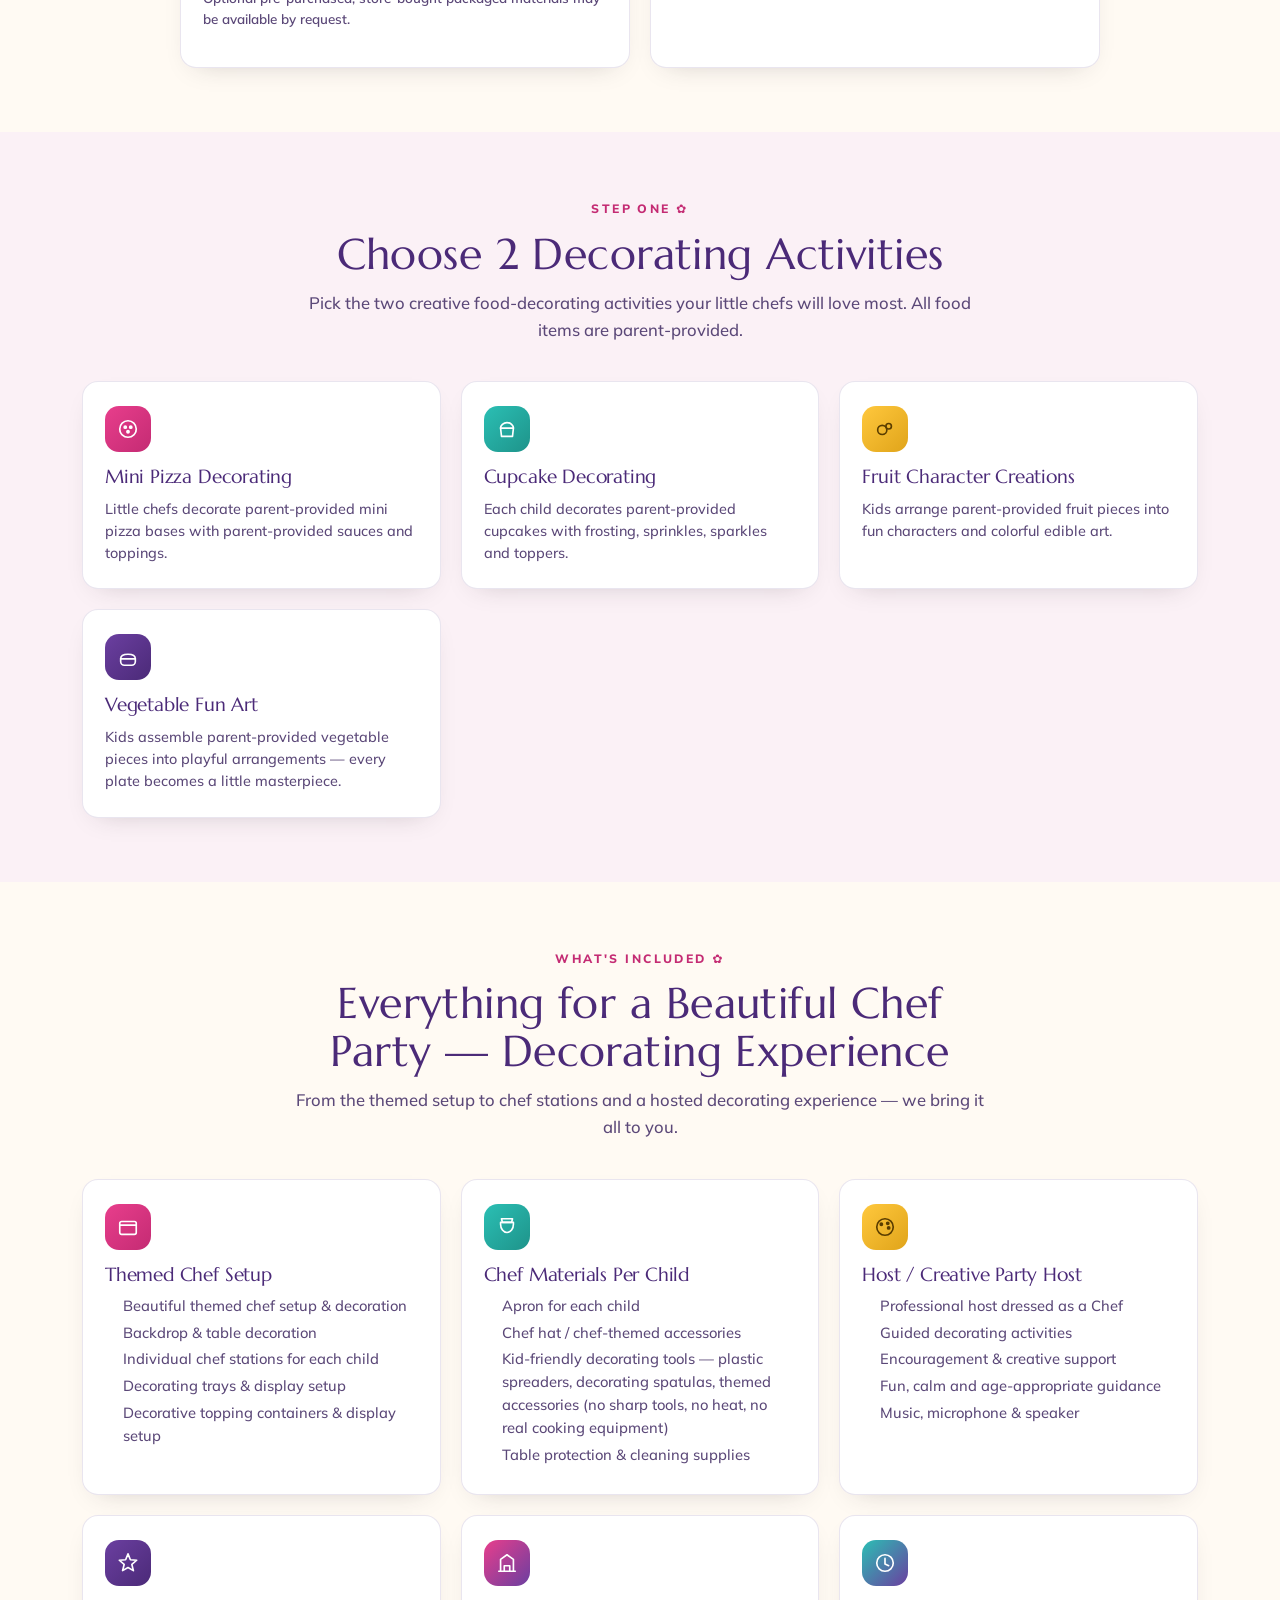
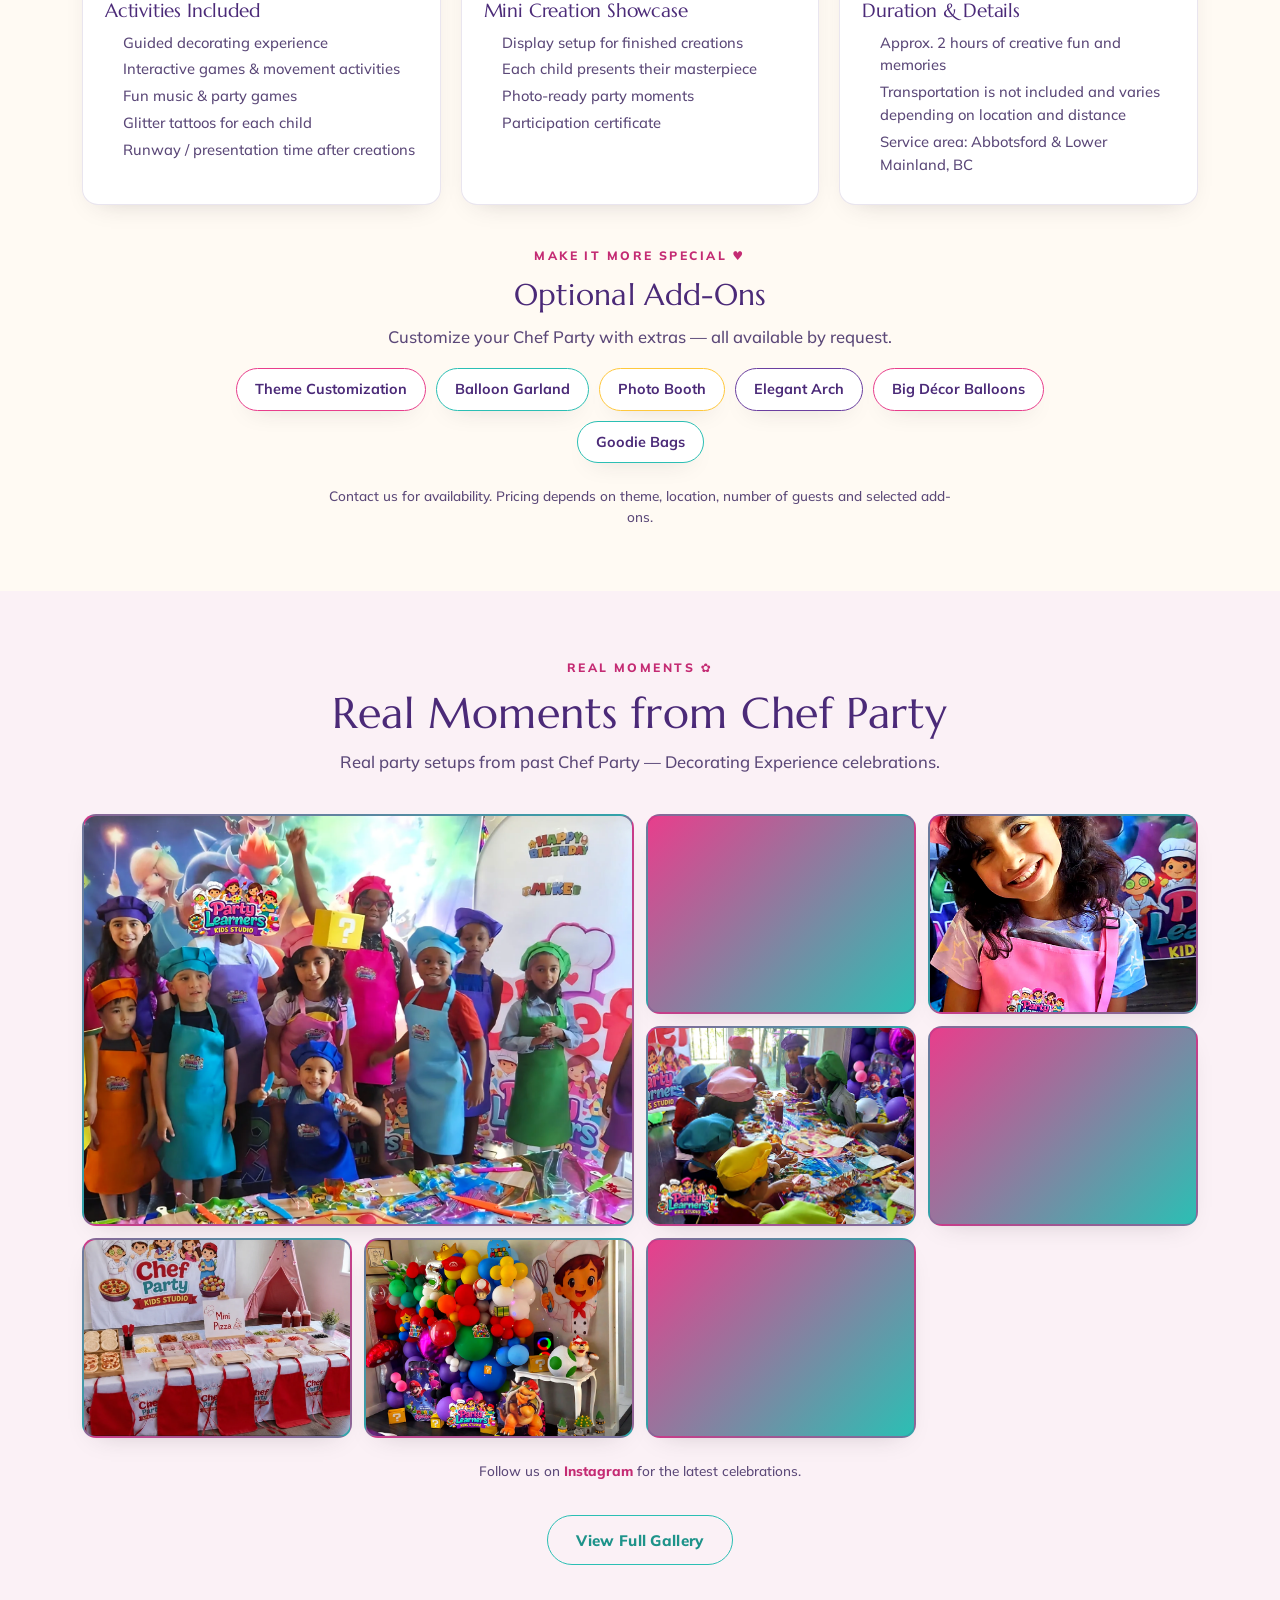
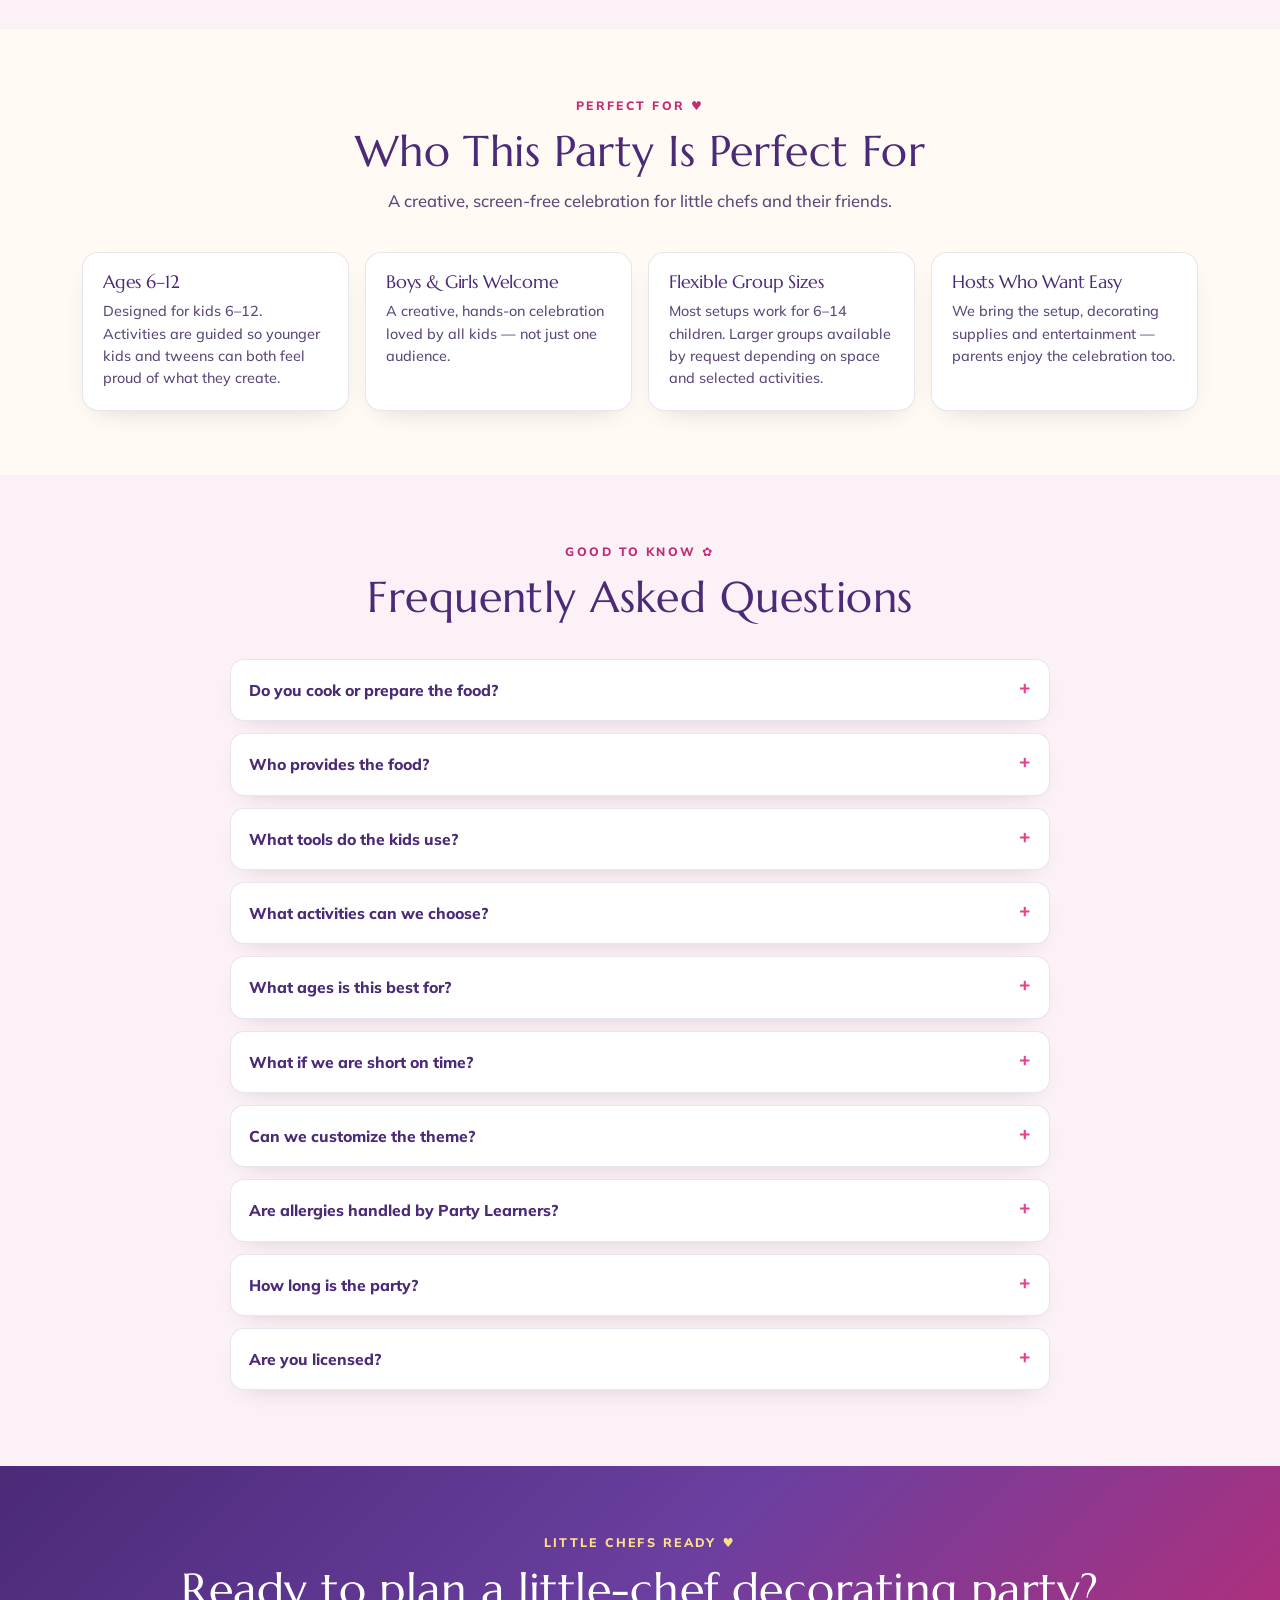
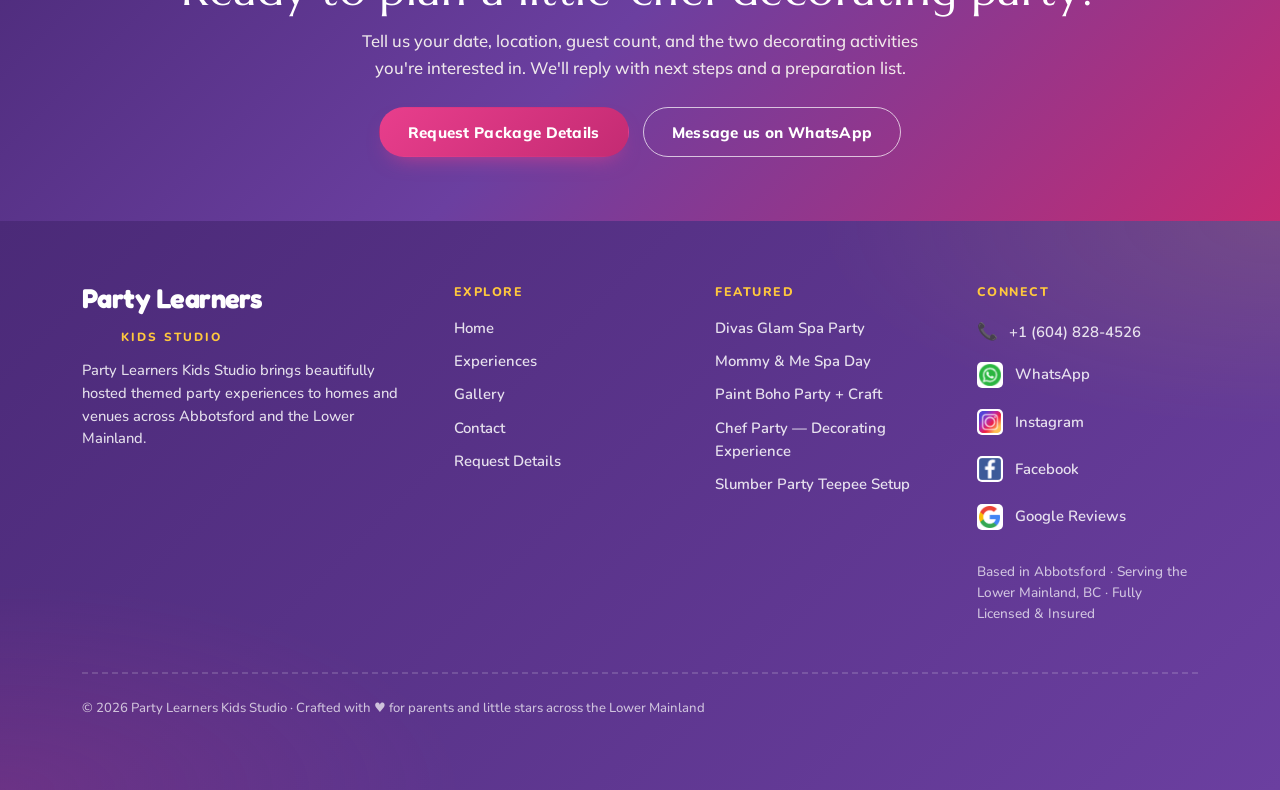
==== commit ec19078c: "Sprint 7A: launch-blocker verification fixes - Fix two leftover 'standalone specialty experience' re" ====
--- a/chef-party.html
+++ b/chef-party.html
@@ -109,6 +109,14 @@
   </script>
 </head>
 <body class="svc-v2">
+<!-- ============================================================
+     PRICE ANCHOR PLACEHOLDER — DO NOT PUBLISH until Jenn confirms the numbers.
+     (Currently commented out so nothing is visible on the live site.)
+     When approved, add ONE of these as a <p> near the hero sub-text or package details:
+       Option A:  Starting at $___
+       Option B:  Packages from $___
+       Option C:  Most parties range from $___ to $___ depending on setup, guest count, travel, and add-ons.
+     ============================================================ -->
 
 <header class="site-header">
   <div class="container nav-wrap">
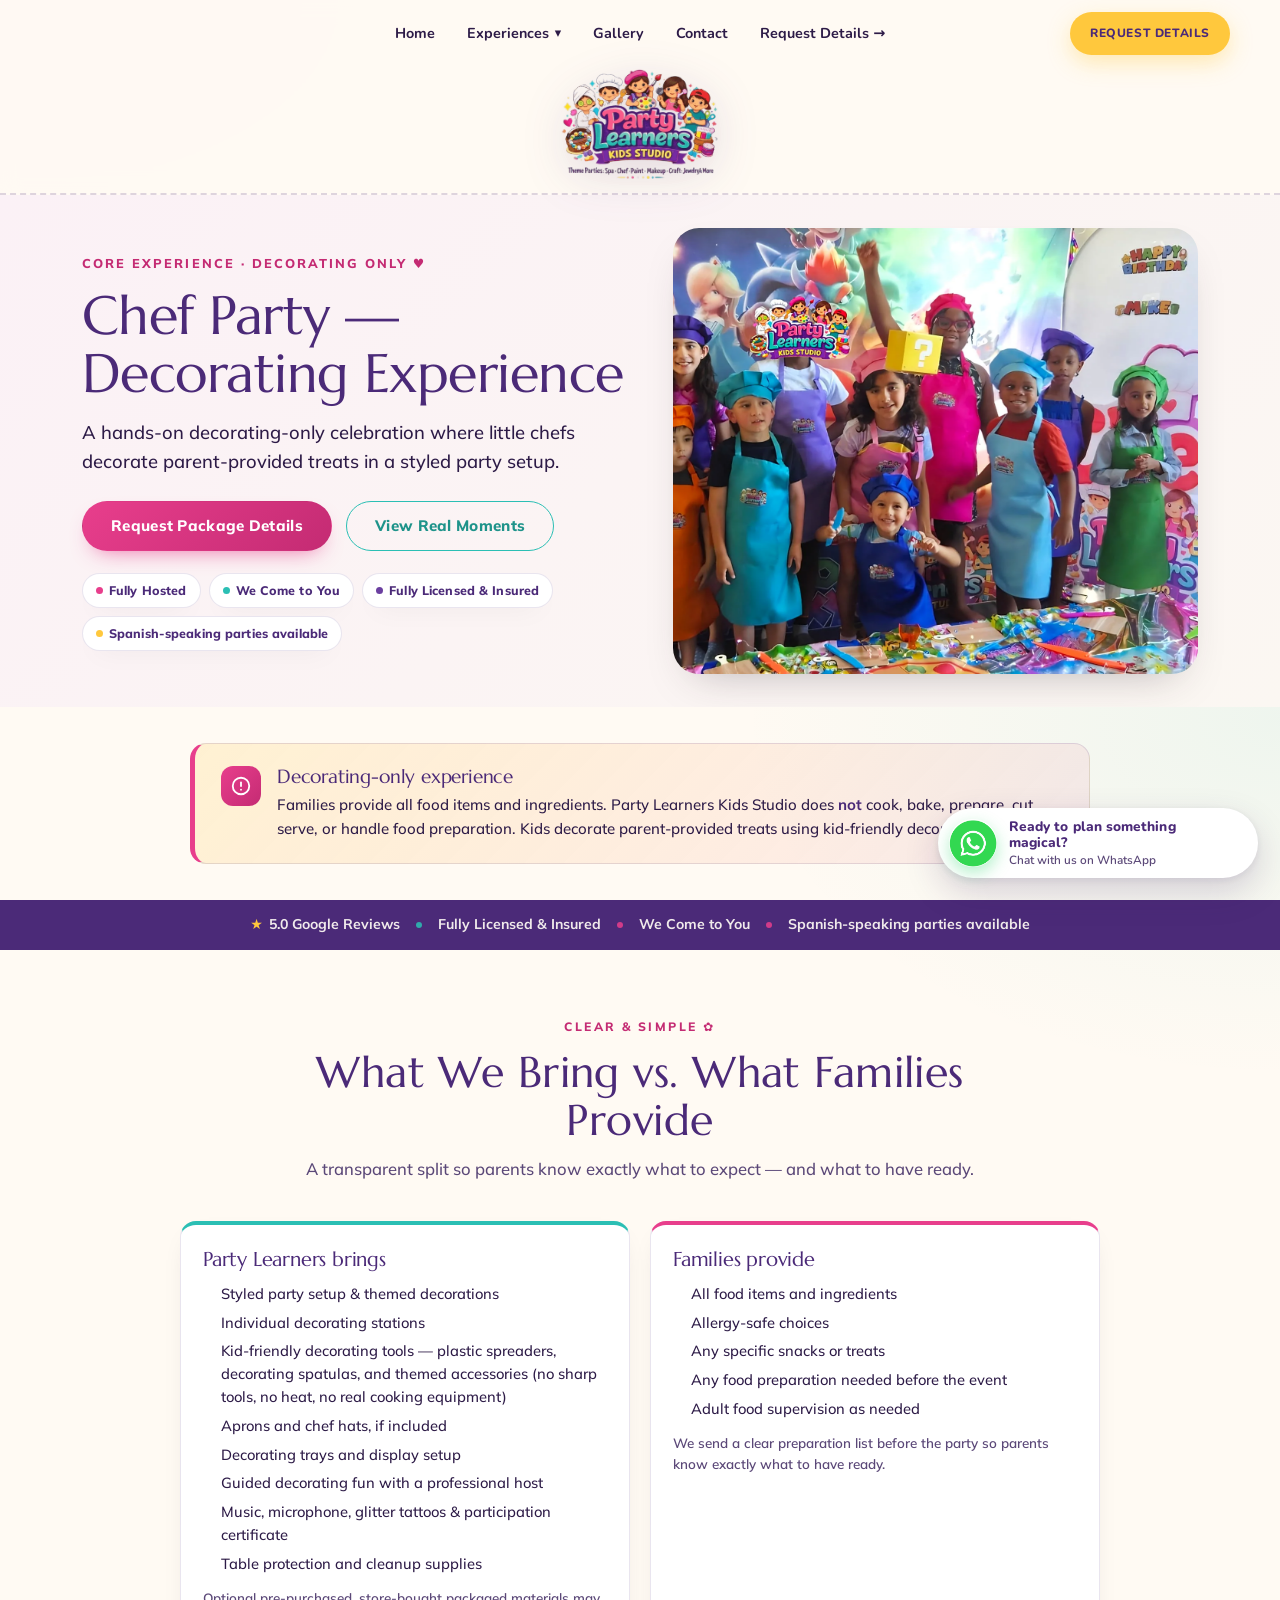
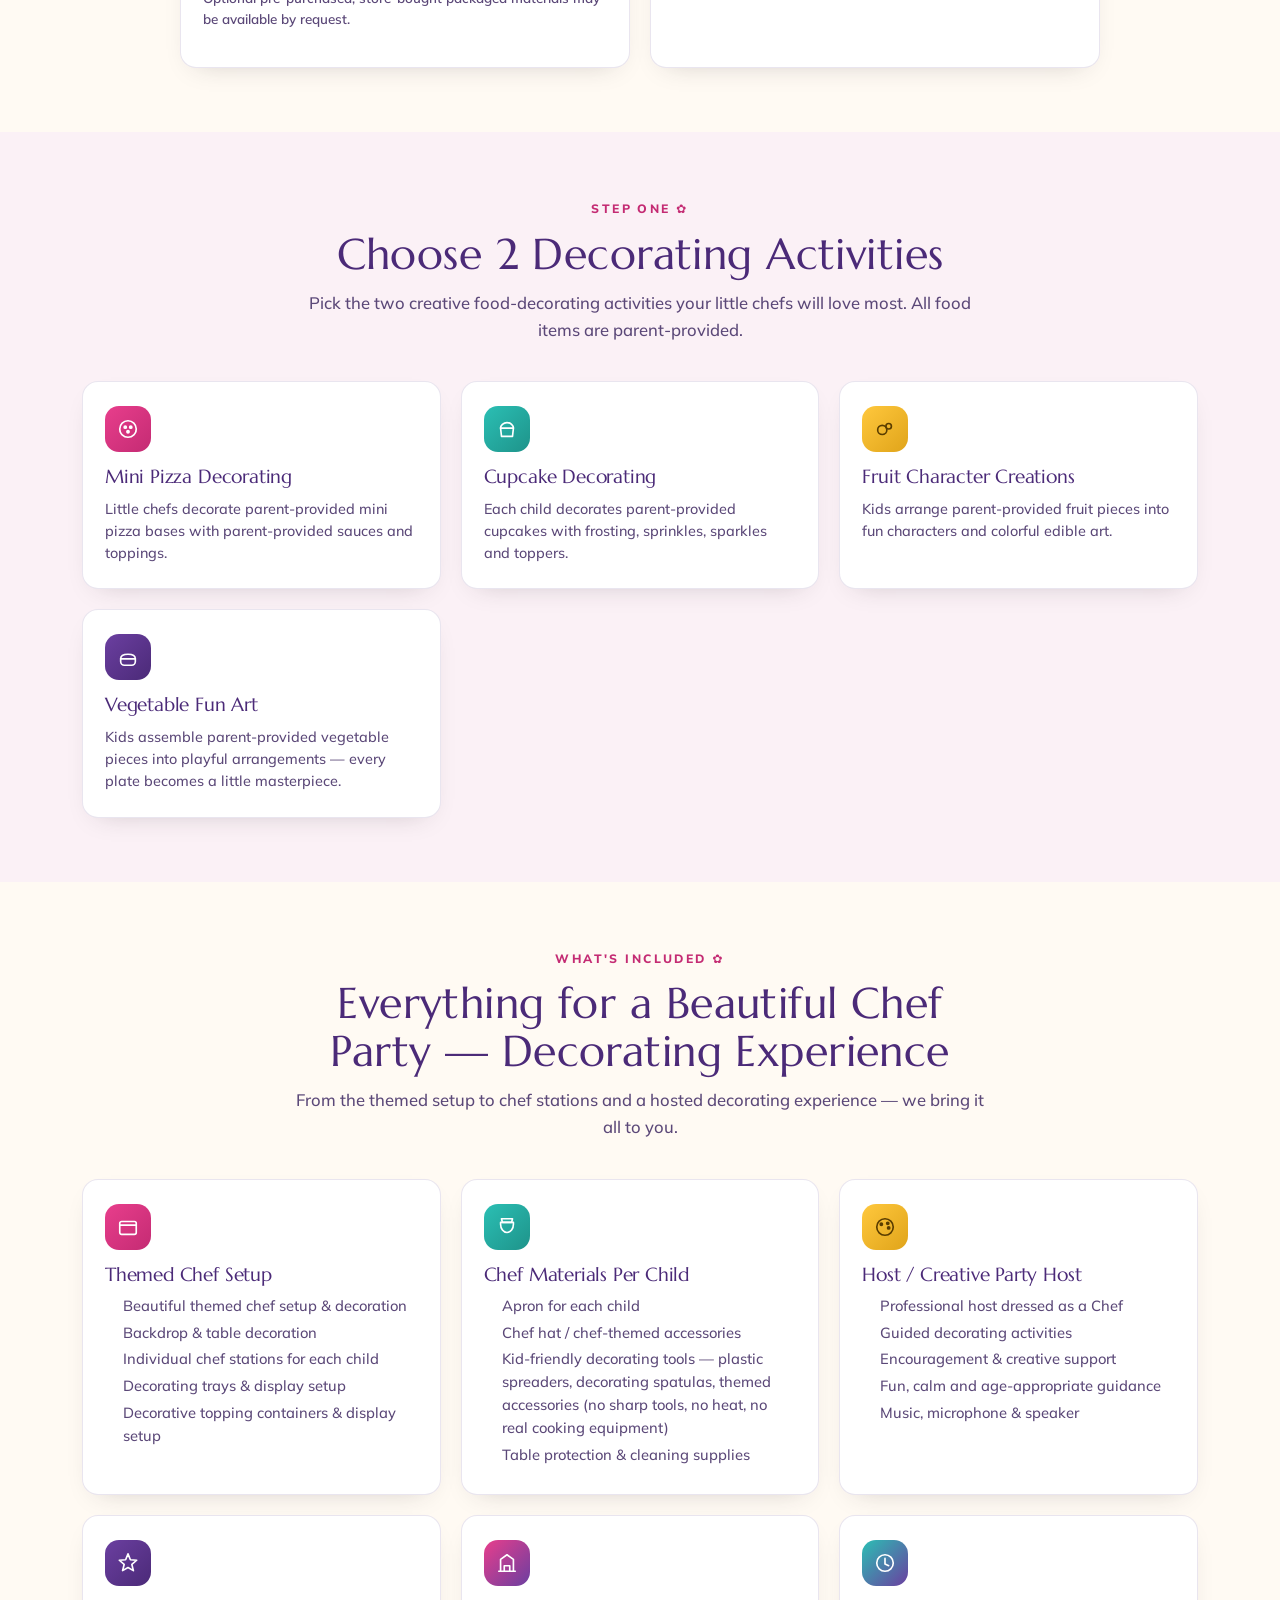
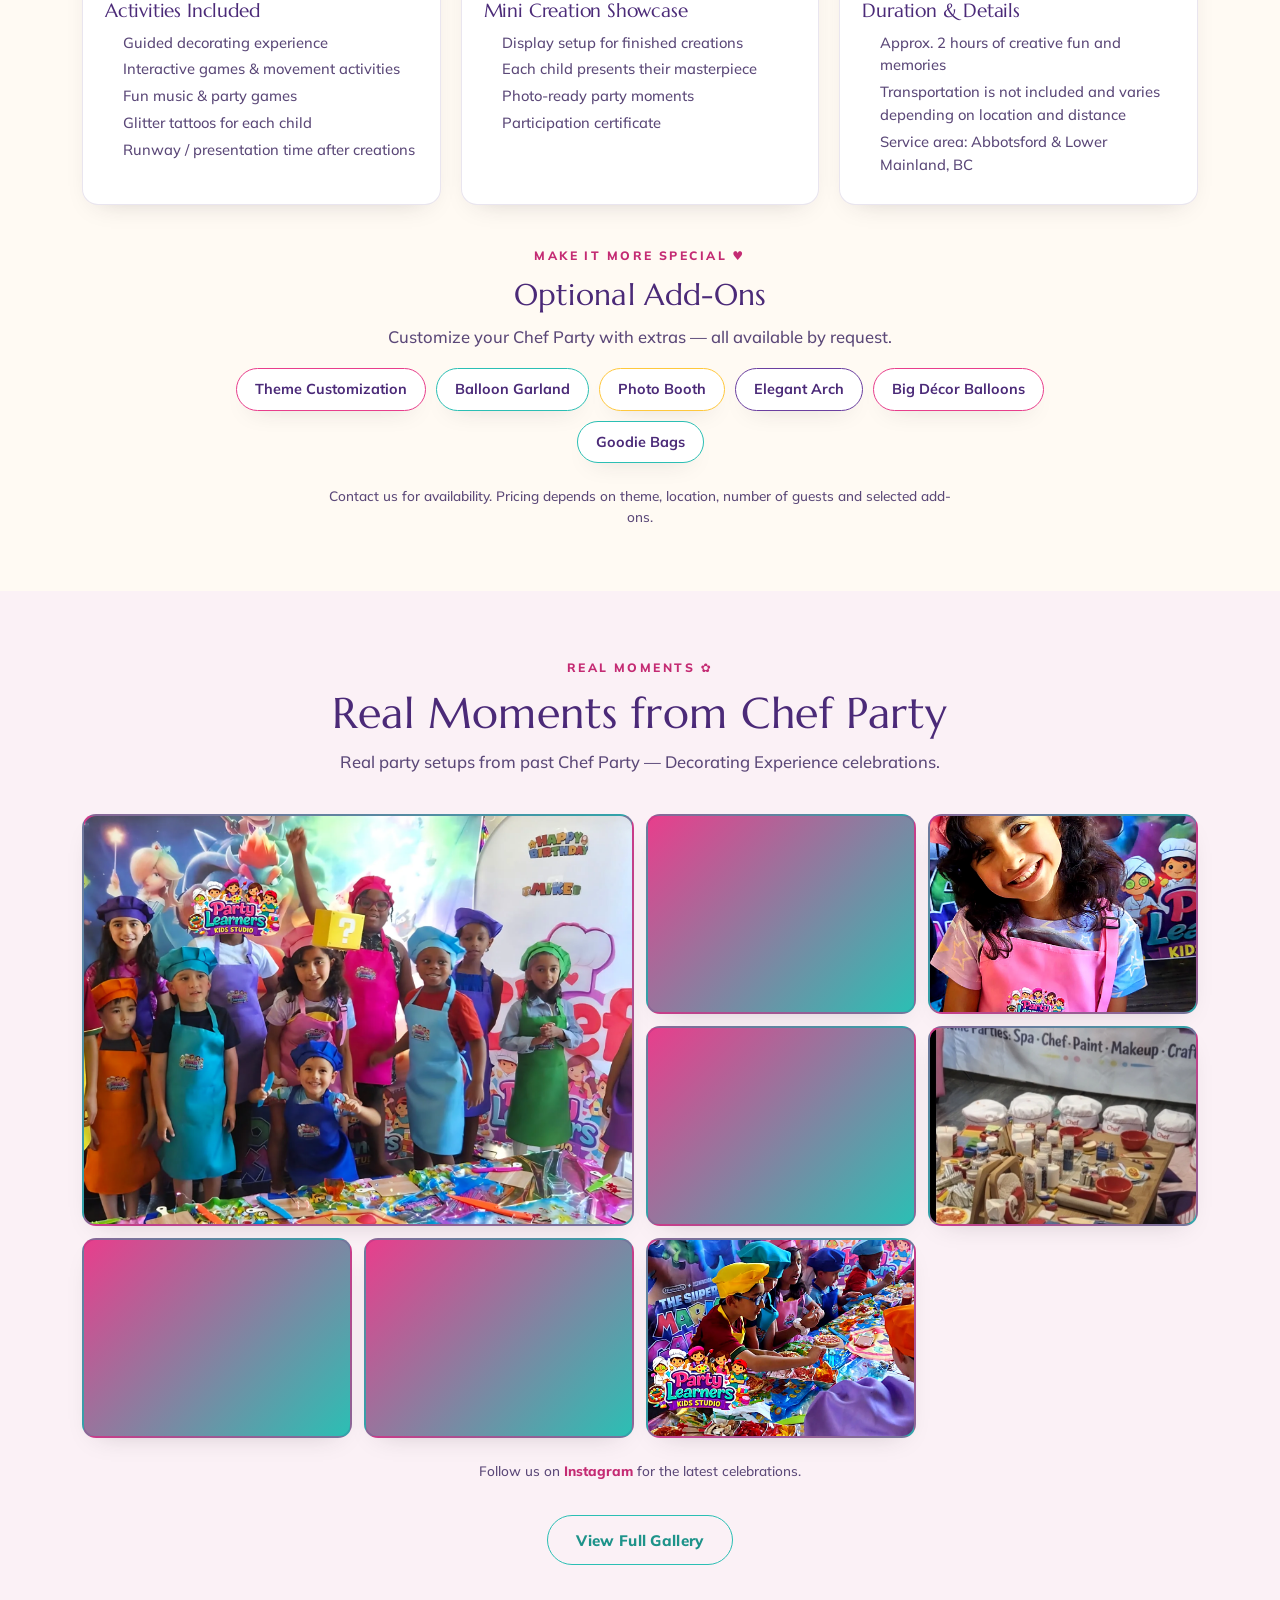
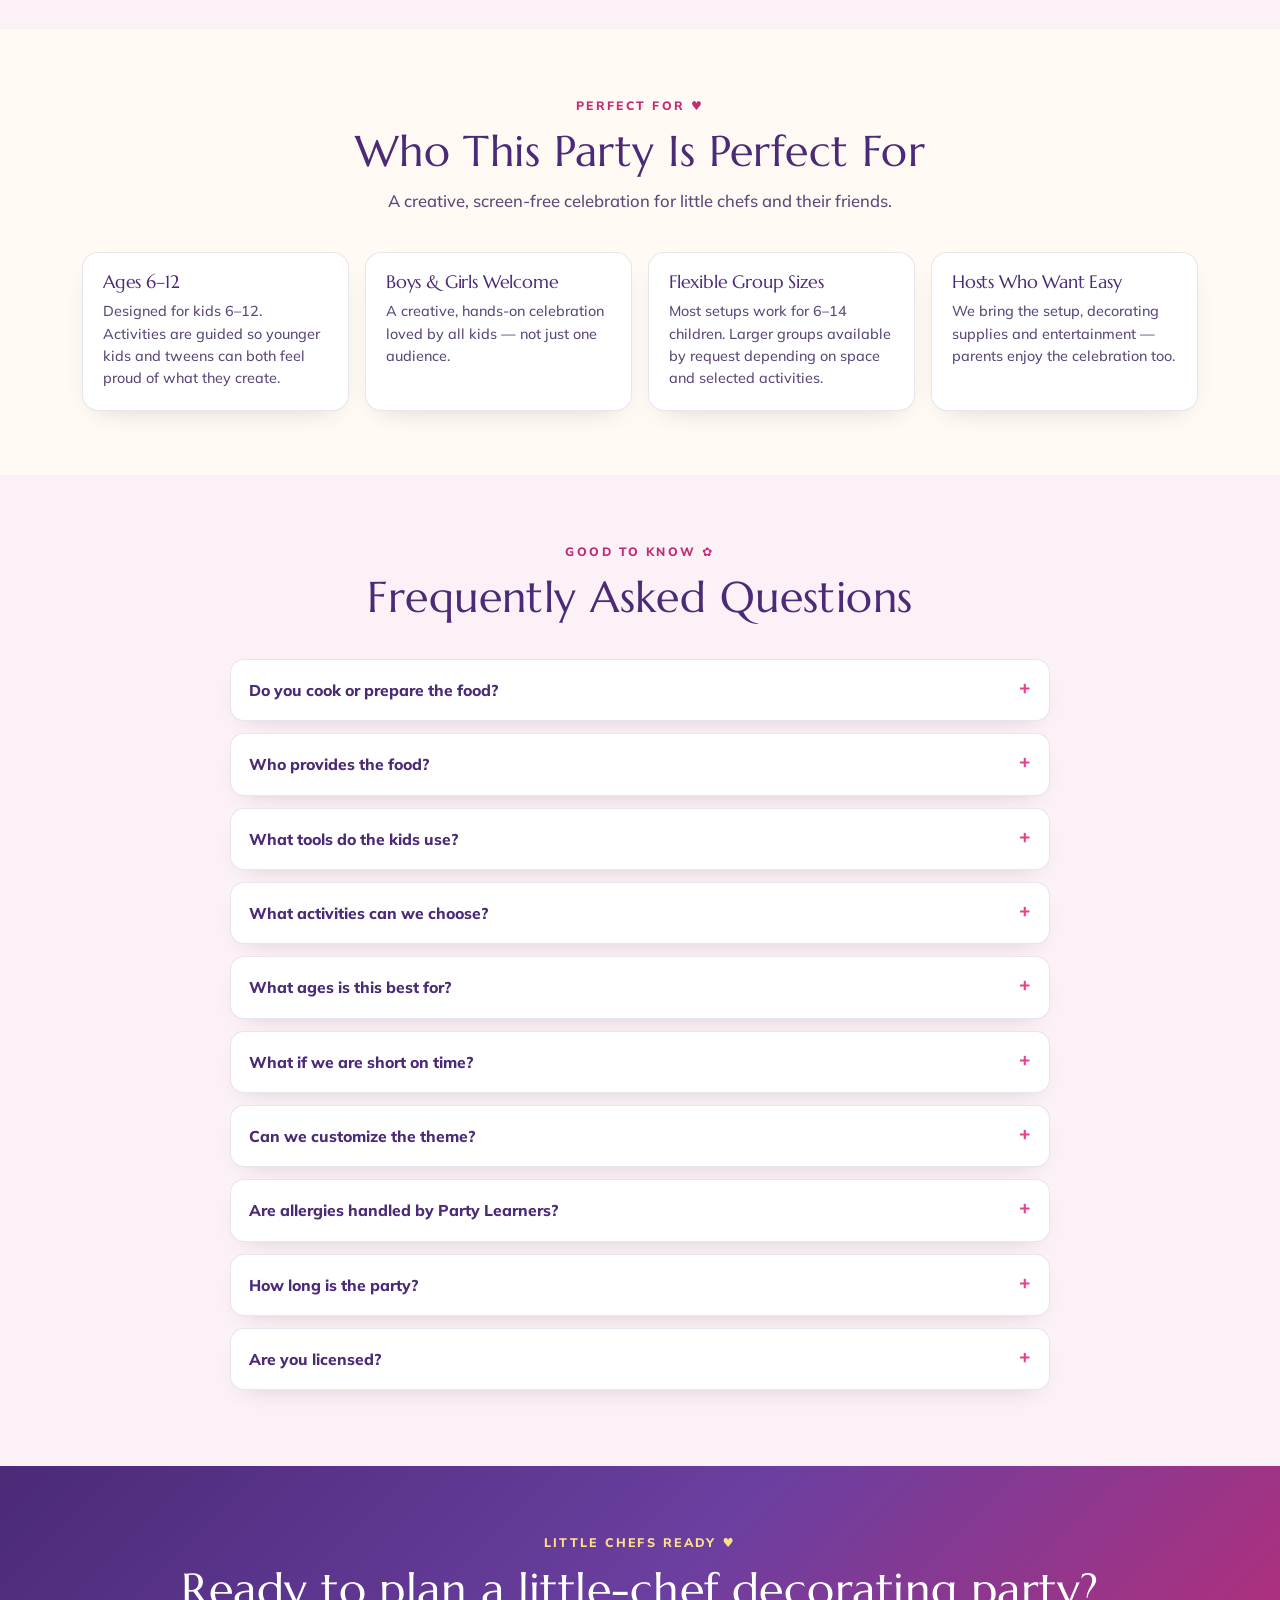
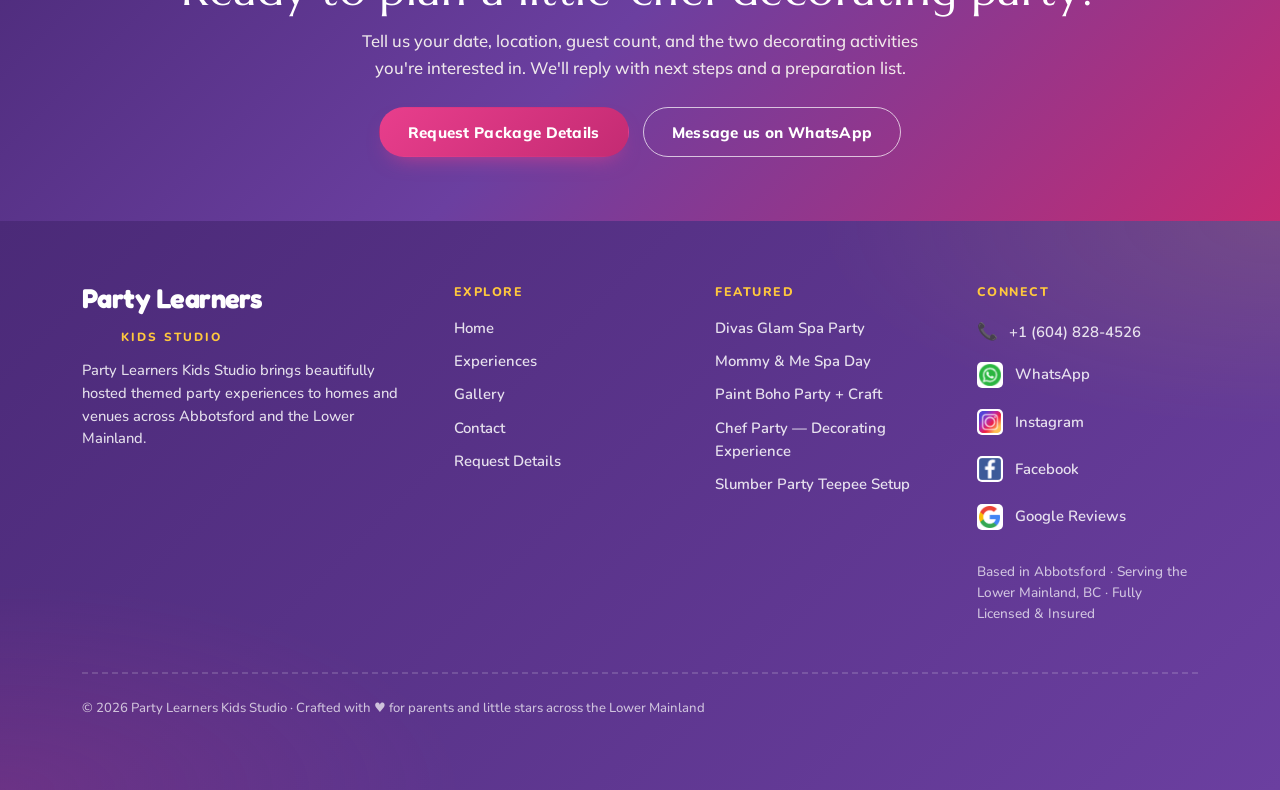
==== commit 4719bd39: "Add 'Meet Jenny' founder trust section to homepage + normalize name to Jenny - New homepage section " ====
--- a/chef-party.html
+++ b/chef-party.html
@@ -110,7 +110,7 @@
 </head>
 <body class="svc-v2">
 <!-- ============================================================
-     PRICE ANCHOR PLACEHOLDER — DO NOT PUBLISH until Jenn confirms the numbers.
+     PRICE ANCHOR PLACEHOLDER — DO NOT PUBLISH until Jenny confirms the numbers.
      (Currently commented out so nothing is visible on the live site.)
      When approved, add ONE of these as a <p> near the hero sub-text or package details:
        Option A:  Starting at $___
